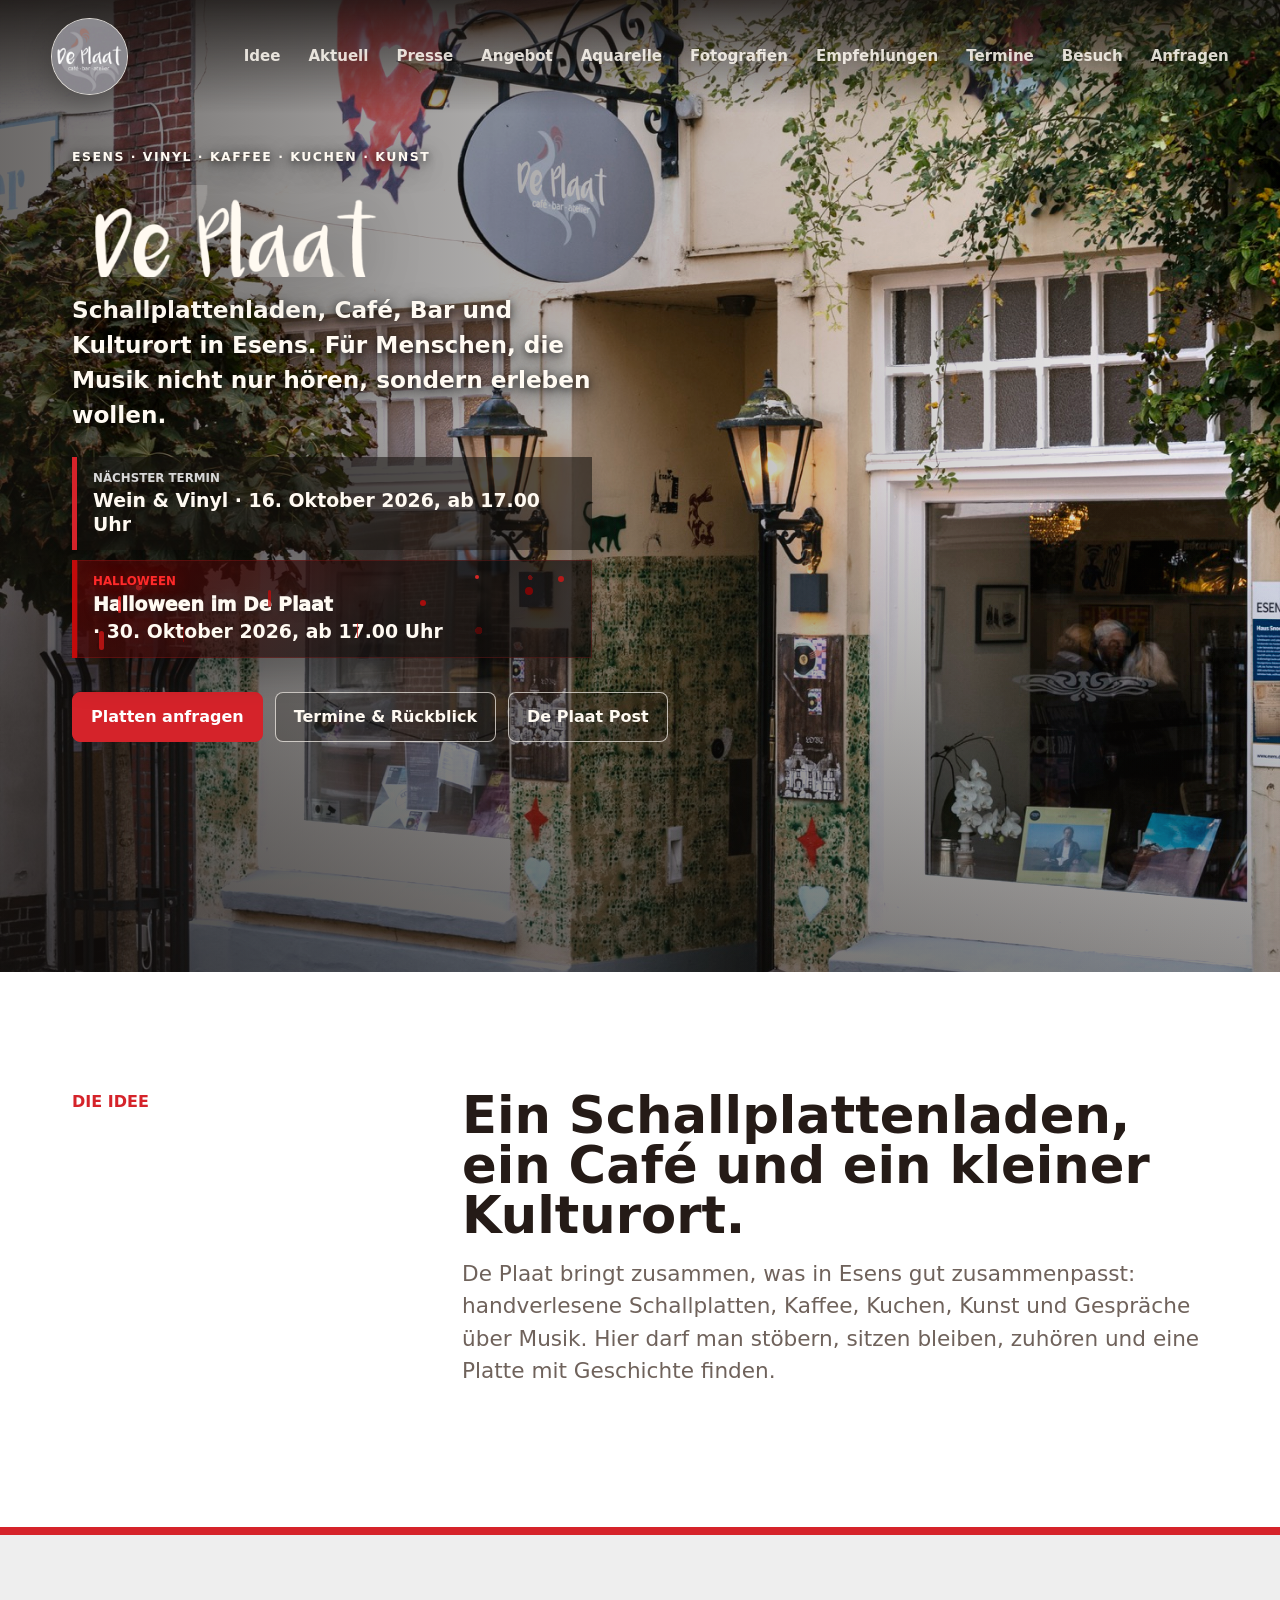
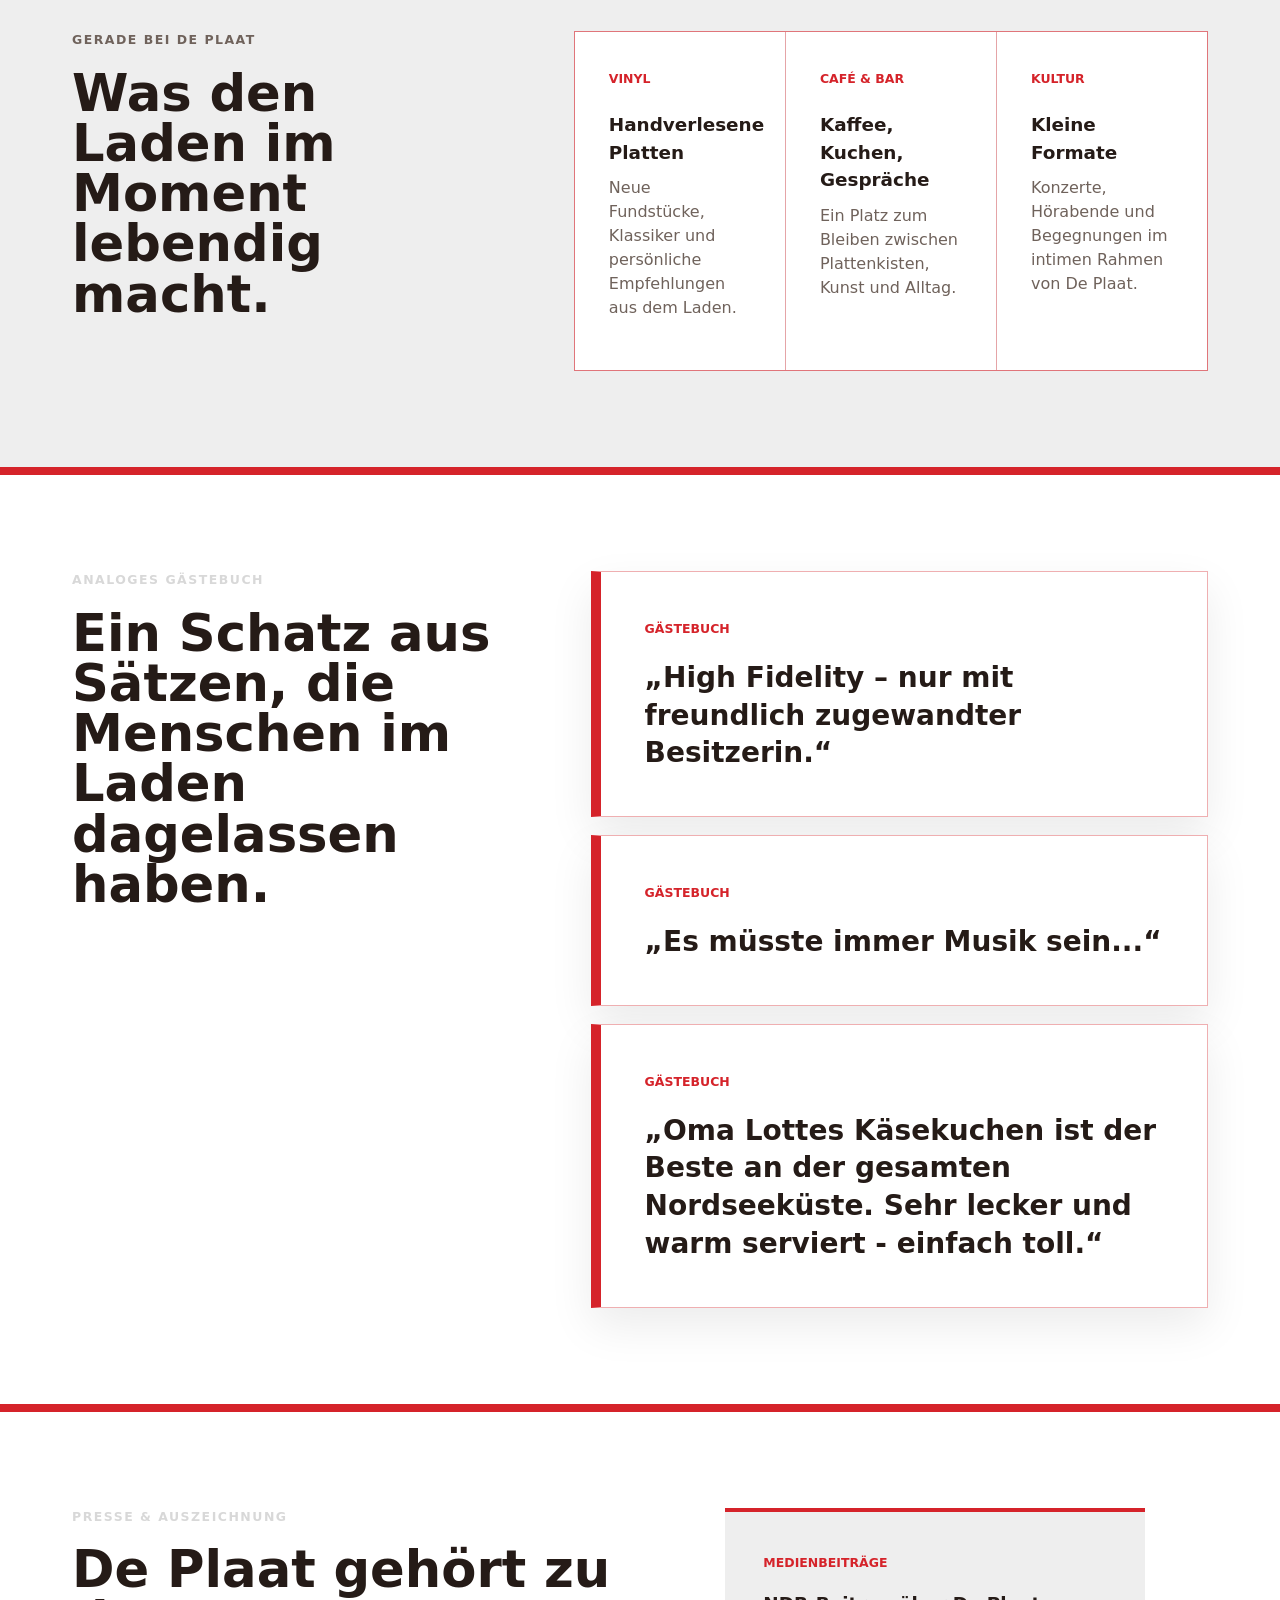
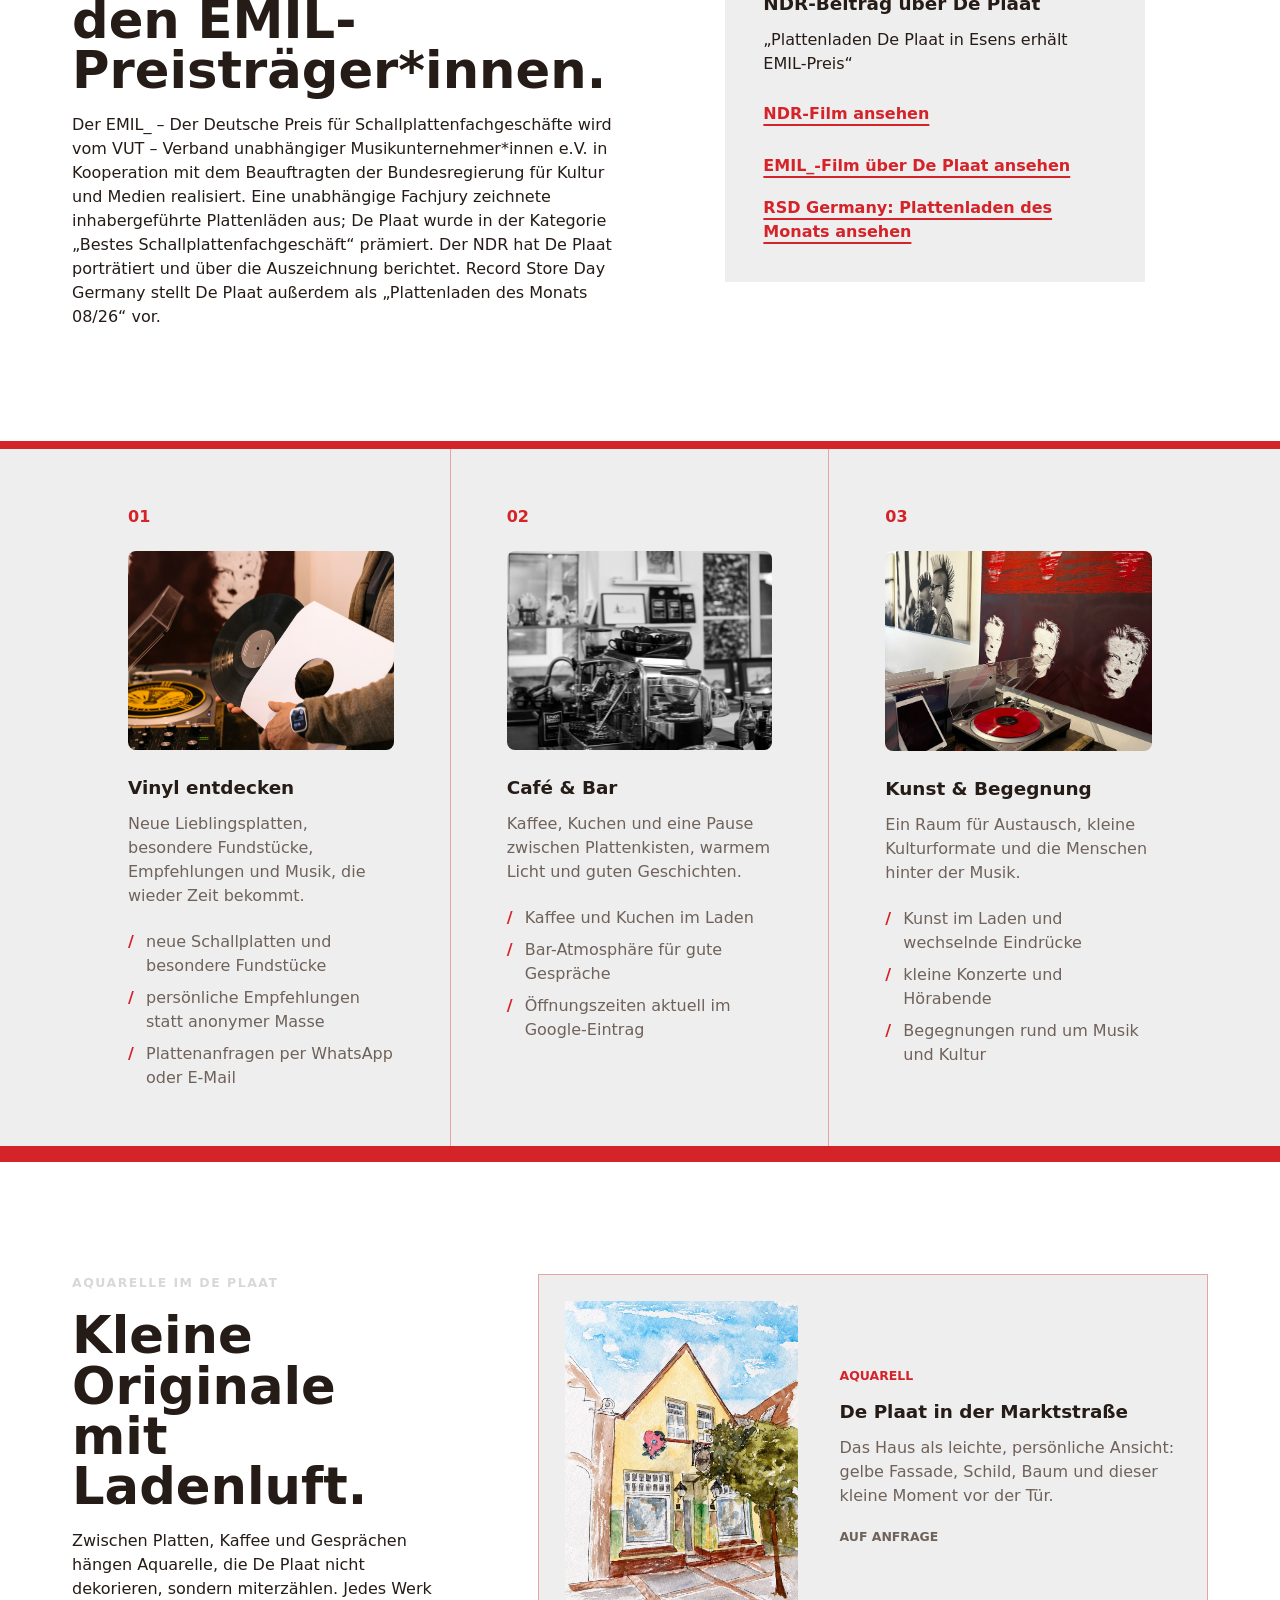
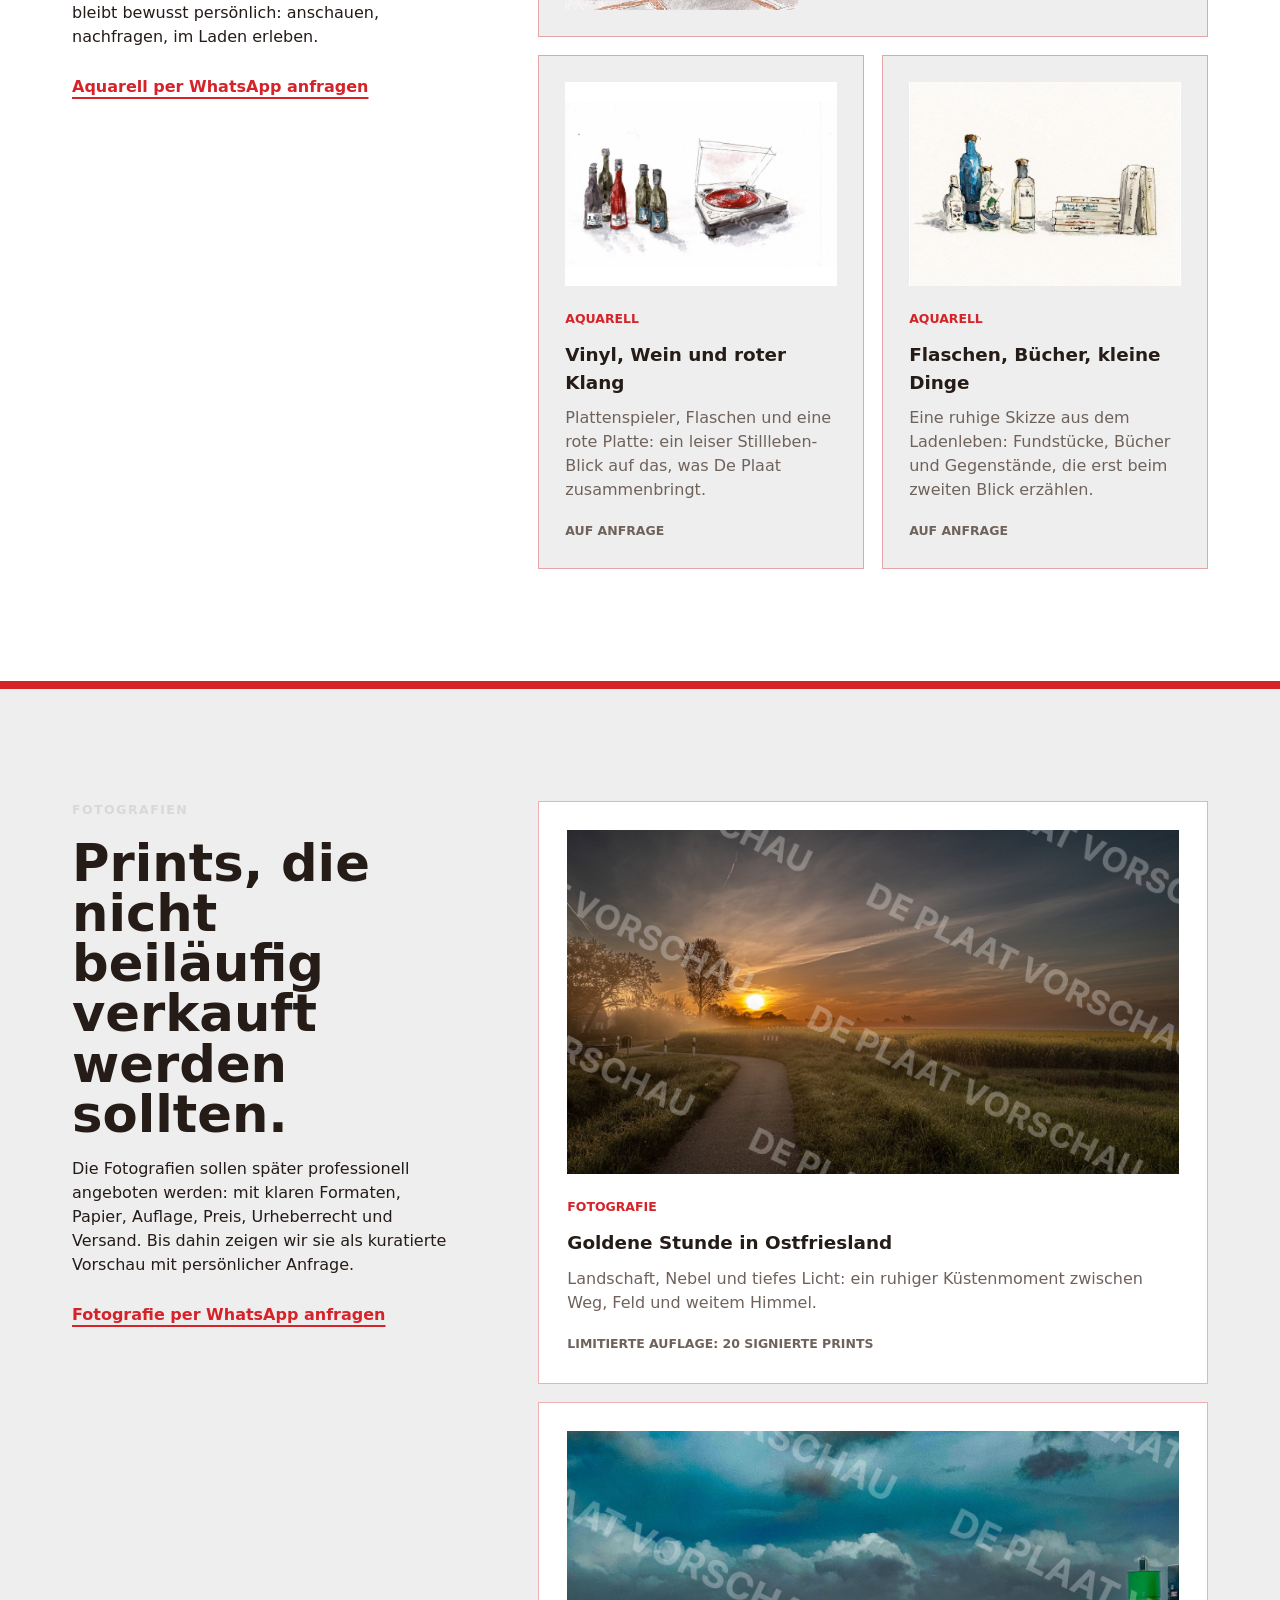
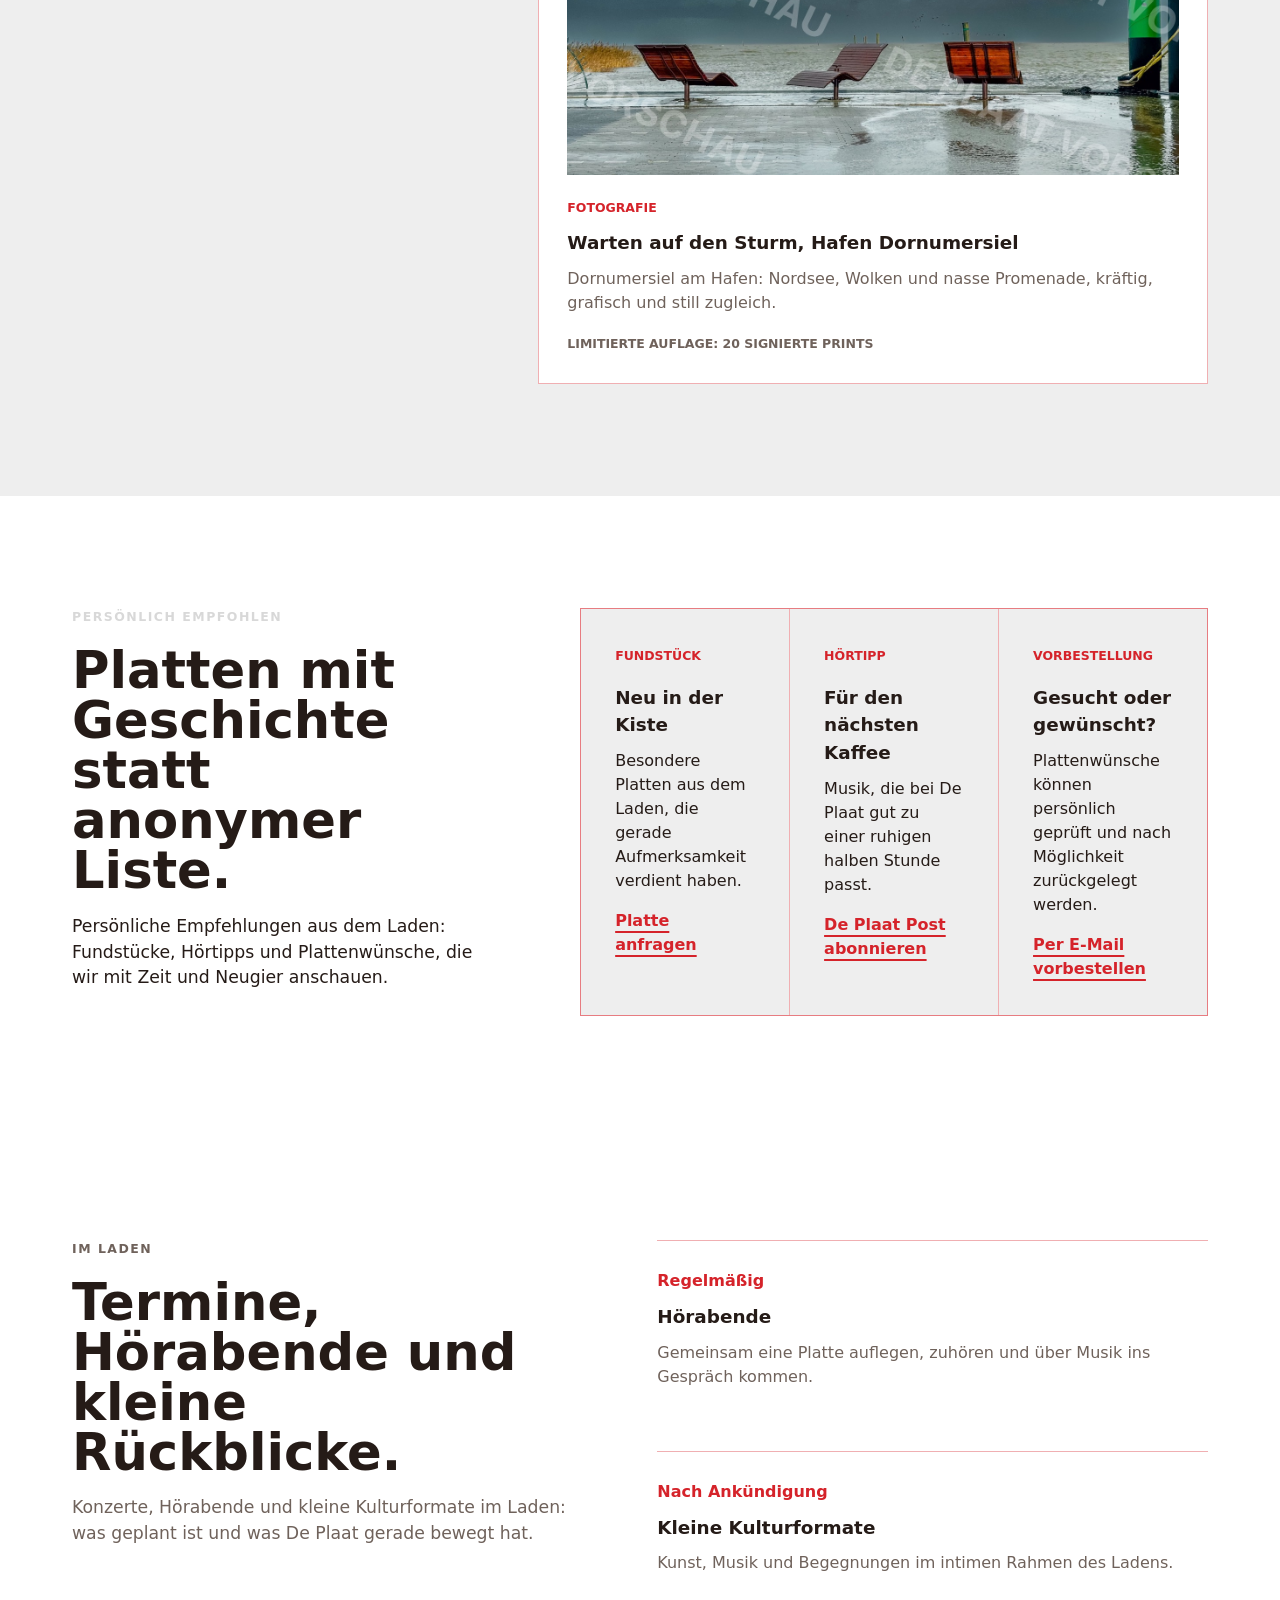
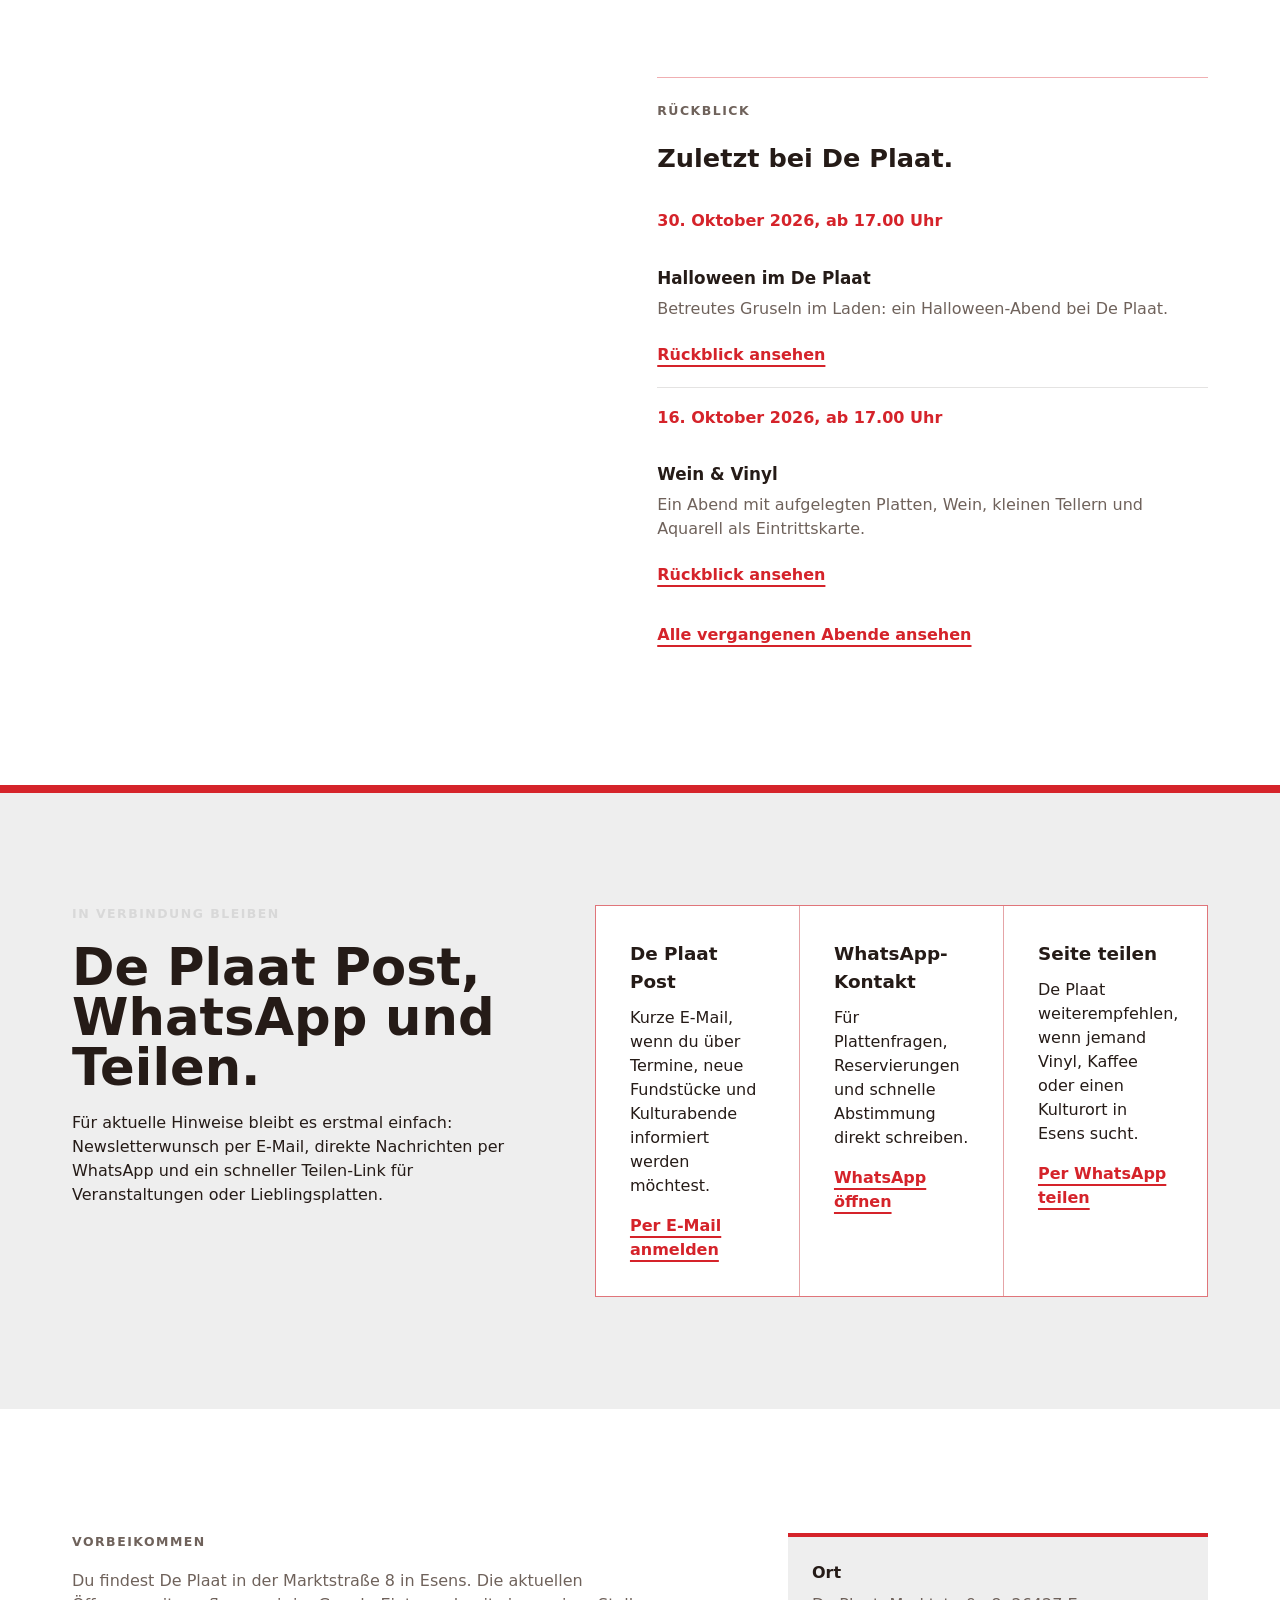
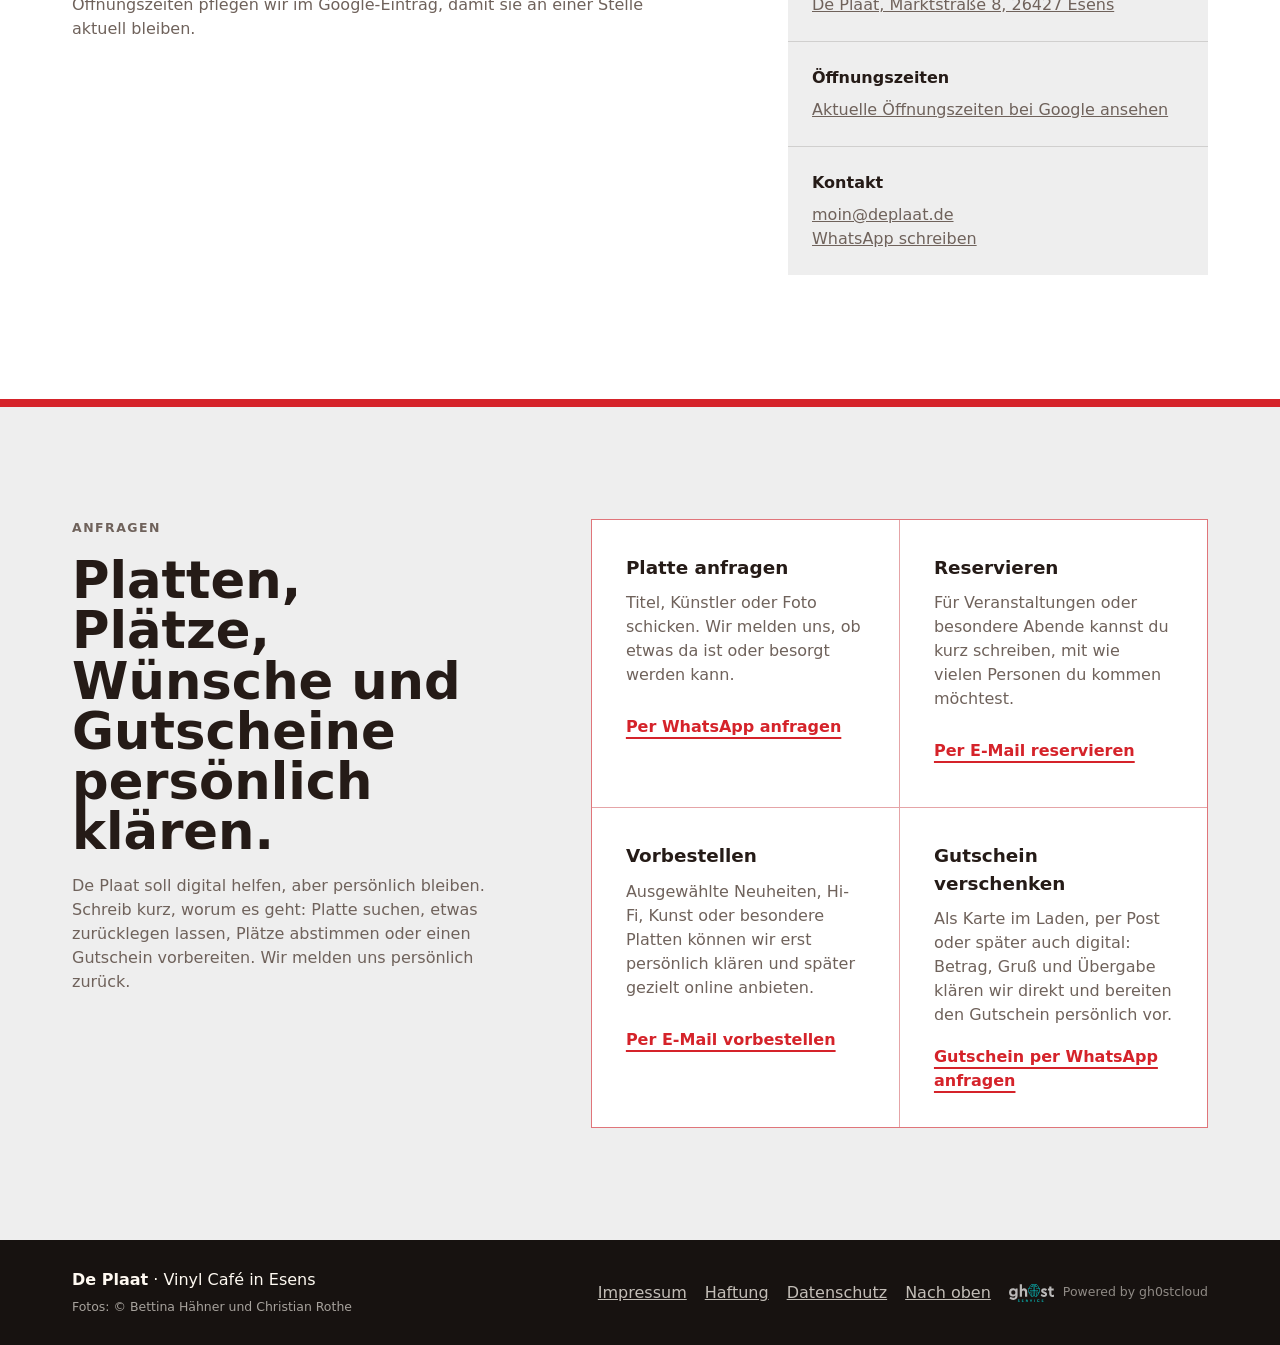
==== index.html @ 1e5c41c0 "Publish event updates" ====
<!doctype html>
<html lang="de">
  <head>
    <meta charset="utf-8">
    <meta name="viewport" content="width=device-width, initial-scale=1">
    <meta name="description" content="De Plaat in Esens ist Schallplattenladen, Café, Bar und Kulturort: Vinyl entdecken, Kaffee trinken, Kunst erleben, Veranstaltungen besuchen und Platten persönlich anfragen.">
    <link rel="canonical" href="https://www.deplaat.de/">
    <meta property="og:title" content="De Plaat | Schallplattenladen, Café & Kultur in Esens">
    <meta property="og:description" content="Vinyl, Kaffee, Kuchen, Kunst und kleine Kulturformate in der Marktstraße 8 in Esens.">
    <meta property="og:type" content="website">
    <meta property="og:url" content="https://www.deplaat.de/">
    <meta property="og:image" content="https://www.deplaat.de/assets/de-plaat-exterior-hero.jpg">
    <meta name="twitter:card" content="summary_large_image">
    <title>De Plaat Esens | Schallplattenladen, Café & Kultur</title>
    <link rel="preload" as="image" href="/assets/de-plaat-exterior-hero.jpg">
    <link rel="stylesheet" href="/styles.css?v=terms-2026-10-05">
    <script type="application/ld+json">
      {
        "@context": "https://schema.org",
        "@graph": [
          {
            "@type": ["LocalBusiness", "Store", "CafeOrCoffeeShop"],
            "@id": "https://www.deplaat.de/#de-plaat",
            "name": "De Plaat",
            "description": "Schallplattenladen, Café, Bar, Atelier und Kulturort in Esens.",
            "url": "https://www.deplaat.de/",
            "telephone": "+4949716999222",
            "email": "moin@deplaat.de",
            "image": "https://www.deplaat.de/assets/de-plaat-exterior-hero.jpg",
            "award": "EMIL_ – Der Deutsche Preis für Schallplattenfachgeschäfte",
            "sameAs": ["https://www.instagram.com/de_plaat_/"],
            "hasOfferCatalog": {
              "@type": "OfferCatalog",
              "name": "De Plaat Angebot",
              "itemListElement": [
                { "@type": "Offer", "itemOffered": { "@type": "Product", "name": "Schallplatten und Plattenanfragen" } },
                { "@type": "Offer", "itemOffered": { "@type": "Service", "name": "Café und Bar" } },
                { "@type": "Offer", "itemOffered": { "@type": "Event", "name": "Konzerte, Hörabende und Kulturformate" } },
                { "@type": "Offer", "itemOffered": { "@type": "Service", "name": "Reservierungen und Vorbestellungen" } }
              ]
            },
            "address": {
              "@type": "PostalAddress",
              "streetAddress": "Marktstraße 8",
              "postalCode": "26427",
              "addressLocality": "Esens",
              "addressCountry": "DE"
            }
          },
          {
            "@type": "Event",
            "name": "Kaurna Cronin & the band mates",
            "url": "https://www.deplaat.de/termine/kaurna-cronin-2026.html",
            "startDate": "2026-08-14",
            "eventAttendanceMode": "https://schema.org/OfflineEventAttendanceMode",
            "eventStatus": "https://schema.org/EventCompleted",
            "description": "The Jester in a Mess European Tour 2026 live bei De Plaat in Esens.",
            "location": {
              "@type": "Place",
              "name": "De Plaat",
              "address": {
                "@type": "PostalAddress",
                "streetAddress": "Marktstraße 8",
                "postalCode": "26427",
                "addressLocality": "Esens",
                "addressCountry": "DE"
              }
            }
          },
          {
            "@type": "WebSite",
            "@id": "https://www.deplaat.de/#website",
            "name": "De Plaat",
            "url": "https://www.deplaat.de/",
            "inLanguage": "de-DE"
          }
        ]
      }
    </script>
  </head>
  <body class="home-page">
    <a class="skip-link" href="#top">Zum Inhalt springen</a>
    <header class="site-header" aria-label="Hauptnavigation">
      <a class="brand" href="#top" aria-label="De Plaat Startseite">
        <span class="brand-logo">
          <img src="/assets/de-plaat-logo-oval.jpg" alt="De Plaat café bar atelier">
        </span>
      </a>
      <nav>
        <a href="#idee">Idee</a>
        <a href="#aktuell">Aktuell</a>
        <a href="#presse">Presse</a>
        <a href="#angebot">Angebot</a>
        <a href="#aquarelle">Aquarelle</a>
        <a href="#fotografien">Fotografien</a>
        <a href="#empfehlungen">Empfehlungen</a>
        <a href="#termine">Termine</a>
        <a href="#besuch">Besuch</a>
        <a href="#anfragen">Anfragen</a>
      </nav>
    </header>

    <main id="top" tabindex="-1">
      <section class="hero" aria-label="De Plaat">
        <img src="/assets/de-plaat-exterior-hero.jpg" alt="Außenansicht vom Café De Plaat in Esens">
        <div class="hero-overlay"></div>
        <div class="hero-copy">
          <p class="eyebrow">Esens · Vinyl · Kaffee · Kuchen · Kunst</p>
          <h1 class="hero-title">
            <span>De Plaat</span>
            <img src="/assets/de-plaat-wordmark.png" alt="" aria-hidden="true">
          </h1>
          <p class="lead">Schallplattenladen, Café, Bar und Kulturort in Esens. Für Menschen, die Musik nicht nur hören, sondern erleben wollen.</p>
          <div class="hero-event-stack" aria-label="Aktuelle Termine">
            <a class="hero-event-callout" href="/termine/wein-vinyl.html">
              <span>Nächster Termin</span>
              Wein &amp; Vinyl · 16. Oktober 2026, ab 17.00 Uhr
            </a>
            <a class="hero-event-callout halloween-callout" href="/termine/halloween-2026.html">
              <span>Halloween</span>
              <strong>Halloween im De Plaat</strong> · 30. Oktober 2026, ab 17.00 Uhr
            </a>
          </div>
          <div class="hero-actions">
            <a class="button primary" href="#anfragen">Platten anfragen</a>
            <a class="button secondary" href="#termine">Termine & Rückblick</a>
            <a class="button secondary" href="#newsletter">De Plaat Post</a>
          </div>
        </div>
      </section>

      <section id="idee" class="intro band">
        <div class="section-label">Die Idee</div>
        <div class="intro-text">
          <h2>Ein Schallplattenladen, ein Café und ein kleiner Kulturort.</h2>
          <p>De Plaat bringt zusammen, was in Esens gut zusammenpasst: handverlesene Schallplatten, Kaffee, Kuchen, Kunst und Gespräche über Musik. Hier darf man stöbern, sitzen bleiben, zuhören und eine Platte mit Geschichte finden.</p>
        </div>
      </section>

      <section id="aktuell" class="current band">
        <div class="current-heading">
          <p class="eyebrow">Gerade bei De Plaat</p>
          <h2>Was den Laden im Moment lebendig macht.</h2>
        </div>
        <div class="current-grid" data-current-list>
          <article>
            <span>Vinyl</span>
            <h3>Handverlesene Platten</h3>
            <p>Neue Fundstücke, Klassiker und Empfehlungen aus dem Laden.</p>
          </article>
          <article>
            <span>Café & Bar</span>
            <h3>Kaffee, Kuchen, Gespräche</h3>
            <p>Ein Platz zum Bleiben zwischen Musik, Kunst und Alltag.</p>
          </article>
          <article>
            <span>Kultur</span>
            <h3>Kleine Formate</h3>
            <p>Konzerte, Hörabende und Begegnungen im intimen Rahmen.</p>
          </article>
        </div>
      </section>

      <section id="gaestebuch" class="guestbook band">
        <div class="guestbook-copy">
          <p class="eyebrow">Analoges Gästebuch</p>
          <h2>Ein Schatz aus Sätzen, die Menschen im Laden dagelassen haben.</h2>
        </div>
        <div class="guestbook-list" data-guestbook-list>
          <article>
            <span>Gästebuch</span>
            <blockquote>High Fidelity – nur mit freundlich zugewandter Besitzerin.</blockquote>
          </article>
          <article>
            <span>Gästebuch</span>
            <blockquote>Es müsste immer Musik sein...</blockquote>
          </article>
          <article>
            <span>Gästebuch</span>
            <blockquote>Oma Lottes Käsekuchen ist der Beste an der gesamten Nordseeküste. Sehr lecker und warm serviert - einfach toll.</blockquote>
          </article>
        </div>
      </section>

      <section id="presse" class="press band">
        <div class="press-copy">
          <p class="eyebrow">Presse &amp; Auszeichnung</p>
          <h2>De Plaat gehört zu den EMIL-Preisträger*innen.</h2>
          <p>Der EMIL_ – Der Deutsche Preis für Schallplattenfachgeschäfte wird vom VUT – Verband unabhängiger Musikunternehmer*innen e.V. in Kooperation mit dem Beauftragten der Bundesregierung für Kultur und Medien realisiert. Eine unabhängige Fachjury zeichnete inhabergeführte Plattenläden aus; De Plaat wurde in der Kategorie „Bestes Schallplattenfachgeschäft“ prämiert. Der NDR hat De Plaat porträtiert und über die Auszeichnung berichtet. Record Store Day Germany stellt De Plaat außerdem als „Plattenladen des Monats 08/26“ vor.</p>
        </div>
        <div class="press-card">
          <span>Medienbeiträge</span>
          <h3>NDR-Beitrag über De Plaat</h3>
          <p>„Plattenladen De Plaat in Esens erhält EMIL-Preis“</p>
          <div class="press-links">
            <a class="text-link" href="https://www.ndr.de/fernsehen/sendungen/hallo_niedersachsen/plattenladen-de-plaat-in-esens-erhaelt-emil-preis%2Challonds-3892.html" target="_blank" rel="noopener">NDR-Film ansehen<span class="sr-only"> (öffnet NDR in neuem Tab)</span></a>
            <a class="text-link" href="https://www.youtube.com/watch?v=rSy6Rgj2fp4" target="_blank" rel="noopener">EMIL_-Film über De Plaat ansehen<span class="sr-only"> (öffnet YouTube in neuem Tab)</span></a>
            <a class="text-link" href="https://www.recordstoredaygermany.de/2026/08/05/plattenladen-des-monats-08-26/" target="_blank" rel="noopener">RSD Germany: Plattenladen des Monats ansehen<span class="sr-only"> (öffnet RSD Germany in neuem Tab)</span></a>
          </div>
        </div>
      </section>

      <section id="angebot" class="offerings">
        <article class="photo-offering">
          <span class="icon">01</span>
          <img class="offering-photo vinyl-photo" src="/assets/de-plaat-vinyl-entdecken.jpg" alt="Schallplatte bei De Plaat">
          <h3>Vinyl entdecken</h3>
          <p>Neue Lieblingsplatten, besondere Fundstücke, Empfehlungen und Musik, die wieder Zeit bekommt.</p>
          <ul class="offering-points">
            <li>neue Schallplatten und besondere Fundstücke</li>
            <li>persönliche Empfehlungen statt anonymer Masse</li>
            <li>Plattenanfragen per WhatsApp oder E-Mail</li>
          </ul>
        </article>
        <article class="photo-offering">
          <span class="icon">02</span>
          <img class="offering-photo coffee-photo" src="/assets/de-plaat-kaffee-kuchen.jpg" alt="Kaffeemaschine im Café De Plaat">
          <h3>Café & Bar</h3>
          <p>Kaffee, Kuchen und eine Pause zwischen Plattenkisten, warmem Licht und guten Geschichten.</p>
          <ul class="offering-points">
            <li>Kaffee und Kuchen im Laden</li>
            <li>Bar-Atmosphäre für gute Gespräche</li>
            <li>Öffnungszeiten aktuell im Google-Eintrag</li>
          </ul>
        </article>
        <article id="kunst-begegnung" class="photo-offering">
          <span class="icon">03</span>
          <img class="offering-photo art-photo" src="/assets/de-plaat-kunst-begegnung.jpg" alt="Kunst und Plattenspieler bei De Plaat">
          <h3>Kunst & Begegnung</h3>
          <p>Ein Raum für Austausch, kleine Kulturformate und die Menschen hinter der Musik.</p>
          <ul class="offering-points">
            <li>Kunst im Laden und wechselnde Eindrücke</li>
            <li>kleine Konzerte und Hörabende</li>
            <li>Begegnungen rund um Musik und Kultur</li>
          </ul>
        </article>
      </section>

      <section id="aquarelle" class="artworks band">
        <div class="artworks-copy">
          <p class="eyebrow">Aquarelle im De Plaat</p>
          <h2>Kleine Originale mit Ladenluft.</h2>
          <p>Zwischen Platten, Kaffee und Gesprächen hängen Aquarelle, die De Plaat nicht dekorieren, sondern miterzählen. Jedes Werk bleibt bewusst persönlich: anschauen, nachfragen, im Laden erleben.</p>
          <a class="text-link" href="https://wa.me/4949716999222?text=Moin%20De%20Plaat%2C%20ich%20interessiere%20mich%20f%C3%BCr%20ein%20Aquarell%3A" target="_blank" rel="noopener">Aquarell per WhatsApp anfragen<span class="sr-only"> (öffnet WhatsApp in neuem Tab)</span></a>
        </div>
        <div class="artworks-gallery" data-artworks-list>
          <article class="artwork-feature">
            <img src="/assets/de-plaat-aquarell-haus-naher.jpg" alt="Aquarell vom De Plaat Haus in der Marktstraße in Esens">
            <div>
              <span>Aquarell</span>
              <h3>De Plaat in der Marktstraße</h3>
              <p>Das Haus als leichte, persönliche Ansicht: gelbe Fassade, Schild, Baum und dieser kleine Moment vor der Tür.</p>
              <p class="artwork-status">auf Anfrage</p>
            </div>
          </article>
          <article>
            <img src="/assets/de-plaat-aquarell-vinyl-wein.jpg" alt="Aquarell mit Flaschen und Plattenspieler mit roter Schallplatte">
            <span>Aquarell</span>
            <h3>Vinyl, Wein und roter Klang</h3>
            <p>Plattenspieler, Flaschen und eine rote Platte: ein leiser Stillleben-Blick auf das, was De Plaat zusammenbringt.</p>
            <p class="artwork-status">auf Anfrage</p>
          </article>
          <article>
            <img src="/assets/de-plaat-aquarell-flaschen-buecher-hell.jpg" alt="Aquarell mit Flaschen und Büchern">
            <span>Aquarell</span>
            <h3>Flaschen, Bücher, kleine Dinge</h3>
            <p>Eine ruhige Skizze aus dem Ladenleben: Fundstücke, Bücher und Gegenstände, die erst beim zweiten Blick erzählen.</p>
            <p class="artwork-status">auf Anfrage</p>
          </article>
        </div>
      </section>

      <section id="fotografien" class="photographs band">
        <div class="photographs-copy">
          <p class="eyebrow">Fotografien</p>
          <h2>Prints, die nicht beiläufig verkauft werden sollten.</h2>
          <p>Die Fotografien sollen später professionell angeboten werden: mit klaren Formaten, Papier, Auflage, Preis, Urheberrecht und Versand. Bis dahin zeigen wir sie als kuratierte Vorschau mit persönlicher Anfrage.</p>
          <a class="text-link" href="https://wa.me/4949716999222?text=Moin%20De%20Plaat%2C%20ich%20interessiere%20mich%20f%C3%BCr%20eine%20Fotografie%3A" target="_blank" rel="noopener">Fotografie per WhatsApp anfragen<span class="sr-only"> (öffnet WhatsApp in neuem Tab)</span></a>
        </div>
        <div class="photograph-list" data-photographs-list>
          <article>
            <img src="/assets/de-plaat-foto-morgenlicht.jpg" alt="Fotografie eines Sonnenaufgangs über einem Weg und Feld">
            <span>Fotografie</span>
            <h3>Goldene Stunde in Ostfriesland</h3>
            <p>Landschaft, Nebel und tiefes Licht: ein ruhiger Küstenmoment zwischen Weg, Feld und weitem Himmel.</p>
            <p class="artwork-status">Limitierte Auflage: 20 signierte Prints</p>
          </article>
          <article>
            <img src="/assets/de-plaat-foto-hafenwetter.jpg" alt="Fotografie von Liegebänken an der Nordsee bei dramatischem Wetter">
            <span>Fotografie</span>
            <h3>Warten auf den Sturm, Hafen Dornumersiel</h3>
            <p>Dornumersiel am Hafen: Nordsee, Wolken und nasse Promenade, kräftig, grafisch und still zugleich.</p>
            <p class="artwork-status">Limitierte Auflage: 20 signierte Prints</p>
          </article>
        </div>
      </section>

      <section id="empfehlungen" class="recommendations band">
        <div class="recommendation-heading">
          <p class="eyebrow">Persönlich empfohlen</p>
          <h2>Platten mit Geschichte statt anonymer Liste.</h2>
          <p class="section-intro">Persönliche Empfehlungen aus dem Laden: Fundstücke, Hörtipps und Plattenwünsche, die wir mit Zeit und Neugier anschauen.</p>
        </div>
        <div class="recommendation-list" data-recommendations-list>
          <article>
            <span>Fundstück</span>
            <h3>Neu in der Kiste</h3>
            <p>Besondere Platten aus dem Laden, die gerade Aufmerksamkeit verdient haben.</p>
            <a class="text-link" href="#anfragen">Anfragen</a>
          </article>
          <article>
            <span>Hörtipp</span>
            <h3>Für den nächsten Kaffee</h3>
            <p>Musik, die bei De Plaat gut zu einer ruhigen halben Stunde passt.</p>
            <a class="text-link" href="#newsletter">De Plaat Post abonnieren</a>
          </article>
          <article>
            <span>Vorbestellung</span>
            <h3>Gesucht oder gewünscht?</h3>
            <p>Plattenwünsche können persönlich geprüft und nach Möglichkeit zurückgelegt werden.</p>
            <a class="text-link" href="https://wa.me/4949716999222?text=Moin%20De%20Plaat%2C%20ich%20habe%20eine%20Plattenfrage%3A" target="_blank" rel="noopener">Per WhatsApp fragen<span class="sr-only"> (öffnet WhatsApp in neuem Tab)</span></a>
          </article>
        </div>
      </section>

      <section id="termine" class="events band dark">
        <div>
          <p class="eyebrow">Im Laden</p>
          <h2>Termine, Hörabende und kleine Rückblicke.</h2>
          <p class="section-intro">Konzerte, Hörabende und kleine Kulturformate im Laden: was geplant ist und was De Plaat gerade bewegt hat.</p>
        </div>
        <div class="event-column">
          <div class="event-list" data-events-list>
            <article class="featured-event">
              <a class="event-poster art-ticket" href="/termine/wein-vinyl.html" aria-label="Wein & Vinyl Terminseite öffnen">
                <img src="/assets/de-plaat-aquarell-vinyl-wein.jpg" alt="Aquarell mit Weinflaschen, Plattenspieler und roter Schallplatte">
              </a>
              <div class="event-copy">
                <time datetime="2026-10-16">16. Oktober 2026, ab 17.00 Uhr</time>
                <h3>Wein &amp; Vinyl</h3>
                <p>Ein Abend mit aufgelegten Platten, Wein, kleinen Tellern und Aquarell als Eintrittskarte.</p>
                <p class="event-location">
                  Ort:
                  <a href="https://www.google.com/maps/search/?api=1&query=De%20Plaat%2C%20Marktstra%C3%9Fe%208%2C%2026427%20Esens" target="_blank" rel="noopener">De Plaat, Marktstraße 8, 26427 Esens<span class="sr-only"> (öffnet Google Maps in neuem Tab)</span></a>
                </p>
                <a class="text-link" href="/termine/wein-vinyl.html">Karte ansehen</a>
              </div>
            </article>
            <article>
              <time datetime="2026-10-30">30. Oktober 2026, ab 17.00 Uhr</time>
              <h3>Halloween im De Plaat</h3>
              <p>Betreutes Gruseln im Laden: ein Halloween-Abend bei De Plaat.</p>
              <a class="text-link" href="/termine/halloween-2026.html">Termin ansehen</a>
            </article>
            <article>
              <time datetime="2026-08-14">Rückblick: 14. August 2026</time>
              <h3>Kaurna Cronin &amp; the band mates</h3>
              <p>„The Jester in a Mess“ European Tour 2026 live bei De Plaat in Esens.</p>
              <a class="text-link" href="/termine/kaurna-cronin-2026.html">Terminseite öffnen</a>
            </article>
            <article>
              <time>Regelmäßig</time>
              <h3>Hörabende</h3>
              <p>Gemeinsam eine Platte auflegen, zuhören und über Musik ins Gespräch kommen.</p>
            </article>
            <article>
              <time>Nach Ankündigung</time>
              <h3>Kleine Kulturformate</h3>
              <p>Kunst, Musik und Begegnungen im intimen Rahmen des Ladens.</p>
            </article>
          </div>
          <div class="event-preview" aria-labelledby="rueckblick-vorschau-heading">
            <p class="eyebrow">Rückblick</p>
            <h3 id="rueckblick-vorschau-heading">Zuletzt bei De Plaat.</h3>
            <div class="event-preview-list" data-events-preview-list>
              <article>
                <time datetime="2026-08-14">14. August 2026</time>
                <h4>Kaurna Cronin &amp; the band mates</h4>
                <a class="text-link" href="/termine/kaurna-cronin-2026.html">Rückblick ansehen</a>
              </article>
            </div>
            <p class="archive-linkline"><a class="text-link" href="/termine/archiv.html">Alle vergangenen Abende ansehen</a></p>
          </div>
        </div>
      </section>

      <section id="newsletter" class="connect band">
        <div class="connect-copy">
          <p class="eyebrow">In Verbindung bleiben</p>
          <h2>De Plaat Post, WhatsApp und Teilen.</h2>
          <p>Für aktuelle Hinweise bleibt es erstmal einfach: Newsletterwunsch per E-Mail, direkte Nachrichten per WhatsApp und ein schneller Teilen-Link für Veranstaltungen oder Lieblingsplatten.</p>
        </div>
        <div class="connect-grid">
          <article>
            <h3>De Plaat Post</h3>
            <p>Kurze E-Mail, wenn du über Termine, neue Fundstücke und Kulturabende informiert werden möchtest.</p>
            <a class="text-link" href="mailto:moin@deplaat.de?subject=De%20Plaat%20Post%20abonnieren&body=Moin%20De%20Plaat%2C%0Aich%20m%C3%B6chte%20die%20De%20Plaat%20Post%20bekommen.%0A%0AName%3A%0A">Per E-Mail anmelden</a>
          </article>
          <article>
            <h3>WhatsApp-Kontakt</h3>
            <p>Für Plattenfragen, Reservierungen und schnelle Abstimmung direkt schreiben.</p>
            <a class="text-link" href="https://wa.me/4949716999222?text=Moin%20De%20Plaat%2C%20ich%20habe%20eine%20Frage%3A" target="_blank" rel="noopener">WhatsApp öffnen<span class="sr-only"> (öffnet WhatsApp in neuem Tab)</span></a>
          </article>
          <article>
            <h3>Seite teilen</h3>
            <p>De Plaat weiterempfehlen, wenn jemand Vinyl, Kaffee oder einen Kulturort in Esens sucht.</p>
            <a class="text-link" href="https://wa.me/?text=De%20Plaat%20in%20Esens%3A%20Vinyl%2C%20Caf%C3%A9%2C%20Bar%20und%20Kultur.%20https%3A%2F%2Fwww.deplaat.de%2F" target="_blank" rel="noopener">Per WhatsApp teilen<span class="sr-only"> (öffnet WhatsApp in neuem Tab)</span></a>
          </article>
        </div>
      </section>

      <section id="besuch" class="visit">
        <div class="visit-copy">
          <p class="eyebrow">Vorbeikommen</p>
          <p>Du findest De Plaat in der Marktstraße 8 in Esens. Die aktuellen Öffnungszeiten pflegen wir im Google-Eintrag, damit sie an einer Stelle aktuell bleiben.</p>
        </div>
        <div class="visit-panel" aria-label="Besuchsinfos">
          <dl>
            <div>
              <dt>Ort</dt>
              <dd>
                <a href="https://www.google.com/maps/search/?api=1&query=De%20Plaat%2C%20Marktstra%C3%9Fe%208%2C%2026427%20Esens" target="_blank" rel="noopener">De Plaat, Marktstraße 8, 26427 Esens<span class="sr-only"> (öffnet Google Maps in neuem Tab)</span></a>
              </dd>
            </div>
            <div>
              <dt>Öffnungszeiten</dt>
              <dd>
                <a href="https://www.google.com/maps/search/?api=1&query=De%20Plaat%2C%20Marktstra%C3%9Fe%208%2C%2026427%20Esens" target="_blank" rel="noopener">Aktuelle Öffnungszeiten bei Google ansehen<span class="sr-only"> (öffnet Google Maps in neuem Tab)</span></a>
              </dd>
            </div>
            <div>
              <dt>Kontakt</dt>
              <dd>
                <a href="mailto:moin@deplaat.de">moin@deplaat.de</a><br>
                <a href="https://wa.me/4949716999222" target="_blank" rel="noopener">WhatsApp schreiben<span class="sr-only"> (öffnet WhatsApp in neuem Tab)</span></a>
              </dd>
            </div>
          </dl>
        </div>
      </section>

      <section id="anfragen" class="requests band">
        <div class="request-copy">
          <p class="eyebrow">Anfragen</p>
          <h2>Platten, Plätze, Wünsche und Gutscheine persönlich klären.</h2>
          <p>De Plaat soll digital helfen, aber persönlich bleiben. Schreib kurz, worum es geht: Platte suchen, etwas zurücklegen lassen, Plätze abstimmen oder einen Gutschein vorbereiten. Wir melden uns persönlich zurück.</p>
        </div>
        <div class="request-actions" aria-label="Kontaktmöglichkeiten">
          <article>
            <h3>Platte anfragen</h3>
            <p>Titel, Künstler oder Foto schicken. Wir melden uns, ob etwas da ist oder besorgt werden kann.</p>
            <a class="text-link" href="https://wa.me/4949716999222?text=Moin%20De%20Plaat%2C%20ich%20suche%20folgende%20Platte%3A" target="_blank" rel="noopener">Per WhatsApp anfragen<span class="sr-only"> (öffnet WhatsApp in neuem Tab)</span></a>
          </article>
          <article>
            <h3>Reservieren</h3>
            <p>Für Veranstaltungen oder besondere Abende kannst du kurz schreiben, mit wie vielen Personen du kommen möchtest.</p>
            <a class="text-link" href="mailto:moin@deplaat.de?subject=Reservierung%20bei%20De%20Plaat">Per E-Mail reservieren</a>
          </article>
          <article>
            <h3>Vorbestellen</h3>
            <p>Ausgewählte Neuheiten, Hi-Fi, Kunst oder besondere Platten können wir erst persönlich klären und später gezielt online anbieten.</p>
            <a class="text-link" href="mailto:moin@deplaat.de?subject=Vorbestellung%20bei%20De%20Plaat">Per E-Mail vorbestellen</a>
          </article>
          <article>
            <h3>Gutschein verschenken</h3>
            <p>Als Karte im Laden, per Post oder später auch digital: Betrag, Gruß und Übergabe klären wir direkt und bereiten den Gutschein persönlich vor.</p>
            <a class="text-link" href="https://wa.me/4949716999222?text=Moin%20De%20Plaat%2C%20ich%20m%C3%B6chte%20einen%20Gutschein%20anfragen%3A" target="_blank" rel="noopener">Gutschein per WhatsApp anfragen<span class="sr-only"> (öffnet WhatsApp in neuem Tab)</span></a>
          </article>
        </div>
      </section>

    </main>

    <footer>
      <div>
        <p><strong>De Plaat</strong> · Vinyl Café in Esens</p>
        <p class="rights-note">Fotos: © Bettina Hähner und Christian Rothe</p>
      </div>
      <div class="footer-links">
        <a href="/impressum.html">Impressum</a>
        <a href="/haftung.html">Haftung</a>
        <a href="/datenschutz.html">Datenschutz</a>
        <a href="#top">Nach oben</a>
        <a class="gh0st-attribution" href="https://gh0stservice.com/" target="_blank" rel="noopener noreferrer" aria-label="Powered by gh0stcloud, Website des Betreibers in neuem Tab öffnen">
          <img src="/assets/gh0stcloud.svg" alt="gh0stcloud" width="45" height="18" loading="lazy" decoding="async">
          <span>Powered by gh0stcloud</span>
        </a>
      </div>
    </footer>
    <script src="/events.js?v=terms-2026-10-05" defer></script>
  </body>
</html>
---- styles.css ----
:root {
  color-scheme: light;
  --ink: #251b17;
  --muted: #6f625b;
  --paper: #ffffff;
  --light-gray: #eeeeee;
  --clay: #d5232a;
  --green: #d5232a;
  --gold: #d8d8d8;
  --cream: #ffffff;
  --line: rgba(213, 35, 42, 0.36);
}

* {
  box-sizing: border-box;
}

html {
  scroll-behavior: smooth;
}

@media (prefers-reduced-motion: reduce) {
  html {
    scroll-behavior: auto;
  }
}

body {
  margin: 0;
  background: var(--paper);
  color: var(--ink);
  font-family: Inter, ui-sans-serif, system-ui, -apple-system, BlinkMacSystemFont, "Segoe UI", sans-serif;
  line-height: 1.5;
}

a {
  color: inherit;
}

a:focus-visible {
  outline: 3px solid #ffffff;
  outline-offset: 4px;
  box-shadow: 0 0 0 6px rgba(213, 35, 42, 0.72);
}

main:focus {
  outline: none;
}

.skip-link {
  position: fixed;
  top: 14px;
  left: 14px;
  z-index: 100;
  padding: 12px 16px;
  border-radius: 8px;
  background: #ffffff;
  color: var(--ink);
  font-weight: 900;
  text-decoration: none;
  transform: translateY(-160%);
  transition: transform 0.18s ease;
}

.skip-link:focus-visible {
  transform: translateY(0);
}

.sr-only {
  position: absolute;
  width: 1px;
  height: 1px;
  overflow: hidden;
  clip: rect(0, 0, 0, 0);
  white-space: nowrap;
}

.site-header {
  position: fixed;
  top: 0;
  left: 0;
  right: 0;
  z-index: 20;
  display: flex;
  align-items: center;
  justify-content: space-between;
  gap: 24px;
  padding: 18px clamp(18px, 4vw, 56px);
  color: #fffaf2;
  background: linear-gradient(to bottom, rgba(16, 12, 10, 0.78), rgba(16, 12, 10, 0));
}

.site-header .brand {
  flex: 0 0 auto;
}

.brand {
  display: inline-flex;
  align-items: center;
  text-decoration: none;
}

.brand-logo {
  display: grid;
  place-items: center;
  width: clamp(62px, 6vw, 84px);
  aspect-ratio: 1;
  overflow: hidden;
  border: 1px solid rgba(255, 250, 242, 0.72);
  border-radius: 50%;
  background: #8f8f92;
  box-shadow: 0 10px 26px rgba(0, 0, 0, 0.22);
}

.brand-logo img {
  display: block;
  width: 100%;
  height: 100%;
  object-fit: cover;
  object-position: 50% 50%;
}

nav {
  display: flex;
  align-items: center;
  gap: clamp(12px, 2.4vw, 28px);
  max-width: calc(100vw - clamp(104px, 14vw, 160px));
  overflow-x: auto;
  overflow-y: hidden;
  -webkit-overflow-scrolling: touch;
  scrollbar-width: none;
  font-size: 0.94rem;
}

nav::-webkit-scrollbar {
  display: none;
}

nav a {
  flex: 0 0 auto;
  text-decoration: none;
  color: rgba(255, 250, 242, 0.86);
  font-weight: 800;
}

nav a:focus-visible,
.button:focus-visible {
  color: var(--ink);
}

@media (max-width: 900px) {
  .home-page nav a:nth-child(2),
  .home-page nav a:nth-child(3),
  .home-page nav a:nth-child(5),
  .home-page nav a:nth-child(6),
  .home-page nav a:nth-child(7) {
    display: none;
  }
}

.hero {
  position: relative;
  min-height: 92vh;
  display: grid;
  align-items: end;
  overflow: hidden;
  background: #15110f;
}

.hero > img {
  position: absolute;
  inset: 0;
  width: 100%;
  height: 100%;
  object-fit: cover;
  object-position: 48% 54%;
  filter: brightness(1.16) contrast(1.02);
}

.hero-overlay {
  position: absolute;
  inset: 0;
  background:
    linear-gradient(90deg, rgba(18, 14, 12, 0.62) 0%, rgba(18, 14, 12, 0.34) 40%, rgba(18, 14, 12, 0.04) 100%),
    linear-gradient(0deg, rgba(18, 14, 12, 0.46) 0%, rgba(18, 14, 12, 0) 50%);
}

.hero-copy {
  position: relative;
  max-width: 760px;
  padding: 148px clamp(20px, 6vw, 72px) 230px;
  color: #fffaf2;
}

.eyebrow {
  margin: 0 0 18px;
  color: var(--gold);
  font-size: 0.78rem;
  font-weight: 800;
  letter-spacing: 0.12em;
  text-transform: uppercase;
}

h1,
h2,
h3,
p {
  margin-top: 0;
}

h1 {
  margin-bottom: 16px;
  font-family: Luna, "Snell Roundhand", "Brush Script MT", "Segoe Script", cursive;
  font-size: clamp(4.2rem, 13vw, 10rem);
  font-weight: 400;
  line-height: 0.86;
  letter-spacing: 0;
  color: #fffaf2;
  text-shadow:
    0.018em 0 #fffaf2,
    -0.018em 0 #fffaf2,
    0 0.018em #fffaf2,
    0 8px 28px rgba(0, 0, 0, 0.28);
}

.hero-title {
  width: clamp(230px, 30vw, 330px);
  max-width: 100%;
  margin: 0 0 16px;
  font-size: 0;
  line-height: 0;
  text-shadow: none;
}

.hero-title span {
  position: absolute;
  width: 1px;
  height: 1px;
  overflow: hidden;
  white-space: nowrap;
  clip-path: inset(50%);
}

.hero-title img {
  display: block;
  width: clamp(230px, 30vw, 330px);
  max-width: 100%;
  height: auto;
  filter: drop-shadow(0 8px 26px rgba(0, 0, 0, 0.32));
}

h2 {
  margin-bottom: 18px;
  font-size: clamp(2rem, 4vw, 4rem);
  line-height: 0.98;
  letter-spacing: 0;
}

.legal-page h1 {
  margin-bottom: 24px;
  font-family: Inter, ui-sans-serif, system-ui, -apple-system, BlinkMacSystemFont, "Segoe UI", sans-serif;
  font-size: clamp(2rem, 4vw, 4rem);
  font-weight: 900;
  line-height: 0.98;
  color: var(--ink);
  text-shadow: none;
}

h3 {
  margin-bottom: 10px;
  font-size: 1.15rem;
}

.lead {
  max-width: 520px;
  color: #fffaf2;
  font-size: clamp(1.1rem, 2vw, 1.45rem);
  font-weight: 700;
  text-shadow:
    0 2px 8px rgba(0, 0, 0, 0.78),
    0 8px 24px rgba(0, 0, 0, 0.58);
}

.hero-event-stack {
  display: grid;
  gap: 10px;
  max-width: min(100%, 520px);
  margin-top: 24px;
}

.hero-event-callout {
  position: relative;
  display: grid;
  gap: 4px;
  padding: 14px 16px;
  border-left: 5px solid var(--clay);
  background: rgba(18, 14, 12, 0.58);
  color: #fffaf2;
  font-size: clamp(1rem, 1.6vw, 1.18rem);
  font-weight: 900;
  line-height: 1.24;
  text-decoration: none;
  box-shadow: 0 16px 34px rgba(0, 0, 0, 0.22);
}

.halloween-callout {
  overflow: hidden;
  border-left-color: #c20b0b;
  background:
    radial-gradient(circle at 12% 28%, rgba(255, 46, 46, 0.42) 0 0.18rem, transparent 0.2rem),
    radial-gradient(circle at 88% 18%, rgba(194, 11, 11, 0.5) 0 0.14rem, transparent 0.16rem),
    radial-gradient(circle at 78% 72%, rgba(143, 3, 3, 0.5) 0 0.22rem, transparent 0.24rem),
    linear-gradient(135deg, rgba(86, 4, 4, 0.76), rgba(18, 14, 12, 0.74) 62%);
  box-shadow:
    0 16px 34px rgba(0, 0, 0, 0.28),
    inset 0 0 0 1px rgba(255, 42, 42, 0.18);
}

.halloween-callout::before,
.halloween-callout::after {
  position: absolute;
  content: "";
  pointer-events: none;
  background: #d11616;
}

.halloween-callout::before {
  left: 22px;
  bottom: 8px;
  width: 5px;
  height: 19px;
  border-radius: 999px;
  box-shadow:
    18px -36px 0 -1px #ff2a2a,
    82px -6px 0 -2px #8f0303,
    168px -42px 0 -1px #c20b0b,
    256px -10px 0 -2px #d11616;
  opacity: 0.78;
}

.halloween-callout::after {
  right: 28px;
  top: 16px;
  width: 6px;
  height: 6px;
  border-radius: 999px;
  box-shadow:
    -32px 12px 0 1px #8f0303,
    -84px -2px 0 -1px #ff2a2a,
    -138px 24px 0 0 #c20b0b;
  opacity: 0.82;
}

.hero-event-callout span {
  color: var(--gold);
  font-size: 0.74rem;
  text-transform: uppercase;
}

.halloween-callout span {
  color: #ff2a2a;
  text-shadow:
    0 1px 0 #5d0505,
    0 0 16px rgba(255, 42, 42, 0.42);
}

.halloween-callout strong {
  color: #fffaf2;
  font-weight: 950;
  text-shadow:
    0 2px 8px rgba(0, 0, 0, 0.62),
    0 0 14px rgba(255, 250, 242, 0.18);
}

.hero-event-callout:hover,
.hero-event-callout:focus-visible {
  background: rgba(18, 14, 12, 0.72);
}

.hero-actions {
  display: flex;
  flex-wrap: wrap;
  gap: 12px;
  margin-top: 34px;
}

.button {
  display: inline-flex;
  min-height: 48px;
  align-items: center;
  justify-content: center;
  padding: 12px 18px;
  border: 1px solid rgba(255, 250, 242, 0.55);
  border-radius: 8px;
  font-weight: 800;
  text-decoration: none;
}

.button.primary {
  border-color: var(--gold);
  background: var(--gold);
  color: #251b17;
}

.button.secondary {
  color: #fffaf2;
}

.hero .eyebrow {
  color: #fffaf2;
  text-shadow:
    0 2px 8px rgba(0, 0, 0, 0.78),
    0 8px 24px rgba(0, 0, 0, 0.58);
}

.hero .button.primary {
  border-color: var(--clay);
  background: var(--clay);
  color: #ffffff;
}

.hero .button.secondary {
  border-color: rgba(255, 250, 242, 0.7);
  background: rgba(18, 14, 12, 0.22);
  color: #fffaf2;
}

.band,
.offerings,
.current,
.press,
.recommendations,
.connect,
.visit,
footer {
  padding-inline: clamp(20px, 6vw, 72px);
}

.intro {
  display: grid;
  grid-template-columns: minmax(130px, 0.42fr) minmax(0, 1fr);
  gap: clamp(24px, 6vw, 84px);
  padding-top: clamp(64px, 10vw, 118px);
  padding-bottom: clamp(64px, 10vw, 118px);
  background: #ffffff;
}

.section-label {
  color: var(--clay);
  font-weight: 900;
  text-transform: uppercase;
}

.intro-text p {
  max-width: 780px;
  color: var(--muted);
  font-size: clamp(1.08rem, 1.8vw, 1.35rem);
}

.current {
  display: grid;
  grid-template-columns: minmax(0, 0.78fr) minmax(320px, 1.2fr);
  gap: clamp(32px, 7vw, 96px);
  padding-top: clamp(64px, 8vw, 96px);
  padding-bottom: clamp(64px, 8vw, 96px);
  background: var(--light-gray);
  border-top: 8px solid var(--clay);
}

.current-heading {
  max-width: 620px;
}

.current-grid {
  display: grid;
  grid-template-columns: repeat(3, minmax(0, 1fr));
  gap: 1px;
  border: 1px solid var(--line);
  background: var(--line);
}

.current-grid article {
  min-width: 0;
  padding: clamp(22px, 3vw, 34px);
  background: #ffffff;
}

.current-grid span {
  display: inline-flex;
  margin-bottom: 22px;
  color: var(--clay);
  font-size: 0.78rem;
  font-weight: 900;
  text-transform: uppercase;
}

.guestbook {
  display: grid;
  grid-template-columns: minmax(0, 0.82fr) minmax(320px, 1.18fr);
  gap: clamp(32px, 7vw, 96px);
  padding-top: clamp(64px, 8vw, 96px);
  padding-bottom: clamp(64px, 8vw, 96px);
  background: #ffffff;
  border-top: 8px solid var(--clay);
}

.guestbook-copy {
  max-width: 680px;
}

.guestbook-list {
  display: grid;
  grid-template-columns: 1fr;
  gap: 18px;
  align-self: center;
}

.guestbook-list article {
  min-width: 0;
  padding: clamp(26px, 4vw, 44px);
  background: #ffffff;
  border: 1px solid var(--line);
  border-left: 10px solid var(--clay);
  box-shadow: 0 18px 42px rgba(18, 14, 12, 0.08);
}

.guestbook-list span {
  display: inline-flex;
  margin-bottom: 20px;
  color: var(--clay);
  font-size: 0.78rem;
  font-weight: 900;
  text-transform: uppercase;
}

.guestbook-list blockquote {
  margin: 0;
  color: var(--ink);
  font-size: clamp(1.25rem, 2.4vw, 1.75rem);
  font-weight: 800;
  line-height: 1.35;
}

.guestbook-list p {
  margin: 0;
  color: var(--ink);
  font-size: 1rem;
  font-weight: 750;
  line-height: 1.45;
}

.guestbook-list blockquote::before {
  content: "„";
}

.guestbook-list blockquote::after {
  content: "“";
}

.press {
  display: grid;
  grid-template-columns: minmax(0, 0.9fr) minmax(280px, 420px);
  gap: clamp(32px, 7vw, 96px);
  padding-top: clamp(64px, 8vw, 96px);
  padding-bottom: clamp(64px, 8vw, 96px);
  background: #ffffff;
  border-top: 8px solid var(--clay);
}

.press-copy {
  max-width: 760px;
}

.press-card {
  align-self: start;
  padding: clamp(24px, 4vw, 38px);
  border-top: 4px solid var(--clay);
  background: var(--light-gray);
}

.press-links {
  display: grid;
  gap: 8px;
}

.press-card span,
.recommendation-list span {
  display: inline-flex;
  margin-bottom: 18px;
  color: var(--clay);
  font-size: 0.78rem;
  font-weight: 900;
  text-transform: uppercase;
}

.offerings {
  display: grid;
  grid-template-columns: repeat(3, minmax(0, 1fr));
  border-top: 8px solid var(--clay);
  border-bottom: 8px solid var(--clay);
  background: var(--light-gray);
}

.offerings article {
  min-height: 290px;
  padding: clamp(28px, 5vw, 56px);
  border-right: 1px solid var(--line);
  scroll-margin-top: 120px;
}

.offerings article:last-child {
  border-right: 0;
}

.icon {
  display: inline-flex;
  margin-bottom: 48px;
  color: var(--clay);
  font-weight: 900;
}

.photo-offering .icon {
  margin-bottom: 22px;
}

.offering-photo {
  display: block;
  width: 100%;
  aspect-ratio: 4 / 3;
  margin-bottom: 24px;
  border-radius: 8px;
  object-fit: cover;
}

.coffee-photo {
  object-position: 50% 76%;
}

.vinyl-photo {
  object-position: 56% 54%;
}

.art-photo {
  object-position: 58% 58%;
}

.offerings p,
.current p,
.events p,
.visit p,
.requests p,
dd {
  color: var(--muted);
}

.offering-points {
  display: grid;
  gap: 8px;
  margin: 22px 0 0;
  padding: 0;
  color: var(--muted);
  list-style: none;
}

.offering-points li {
  position: relative;
  padding-left: 18px;
}

.offering-points li::before {
  position: absolute;
  left: 0;
  color: var(--clay);
  content: "/";
  font-weight: 900;
}

.recommendations {
  display: grid;
  grid-template-columns: minmax(0, 0.8fr) minmax(300px, 1.2fr);
  gap: clamp(32px, 7vw, 96px);
  padding-top: clamp(68px, 9vw, 112px);
  padding-bottom: clamp(68px, 9vw, 112px);
  background: #ffffff;
}

.recommendation-heading {
  max-width: 680px;
}

.recommendation-list {
  display: grid;
  grid-template-columns: repeat(3, minmax(0, 1fr));
  gap: 1px;
  align-self: start;
  border: 1px solid var(--line);
  background: var(--line);
}

.recommendation-list article {
  min-width: 0;
  padding: clamp(22px, 3vw, 34px);
  background: var(--light-gray);
}

.artworks {
  display: grid;
  grid-template-columns: minmax(0, 0.72fr) minmax(320px, 1.28fr);
  gap: clamp(32px, 7vw, 96px);
  padding-top: clamp(68px, 9vw, 112px);
  padding-bottom: clamp(68px, 9vw, 112px);
  background: #ffffff;
  border-top: 8px solid var(--clay);
}

.artworks-copy {
  max-width: 640px;
}

.artworks-gallery {
  display: grid;
  grid-template-columns: repeat(2, minmax(0, 1fr));
  gap: 18px;
  align-self: start;
}

.artworks-gallery article {
  position: relative;
  min-width: 0;
  padding: clamp(18px, 2.5vw, 26px);
  background: var(--light-gray);
  border: 1px solid var(--line);
  -webkit-user-select: none;
  user-select: none;
}

.artworks-gallery article::after,
.photograph-list article::after,
.protected-media::after {
  content: "";
  position: absolute;
  inset: 0;
  z-index: 2;
}

.artworks-gallery img {
  display: block;
  width: 100%;
  aspect-ratio: 4 / 3;
  margin-bottom: 20px;
  background: #ffffff;
  object-fit: contain;
  -webkit-user-drag: none;
  -webkit-user-select: none;
  user-select: none;
}

.artwork-feature > img {
  object-fit: cover;
  object-position: 50% 52%;
}

.artworks-gallery span,
.artwork-status {
  display: inline-flex;
  margin-bottom: 12px;
  color: var(--clay);
  font-size: 0.78rem;
  font-weight: 900;
  text-transform: uppercase;
}

.artworks-gallery p {
  color: var(--muted);
}

.artwork-status {
  margin: 4px 0 0;
  color: var(--ink);
}

.artwork-feature {
  position: relative;
  display: grid;
  grid-column: 1 / -1;
  grid-template-columns: minmax(180px, 0.68fr) minmax(0, 1fr);
  gap: clamp(22px, 4vw, 42px);
  align-items: center;
  background: #ffffff;
}

.artwork-feature img {
  aspect-ratio: 3 / 4;
  margin-bottom: 0;
}

.photographs {
  display: grid;
  grid-template-columns: minmax(0, 0.72fr) minmax(320px, 1.28fr);
  gap: clamp(32px, 7vw, 96px);
  padding-top: clamp(68px, 9vw, 112px);
  padding-bottom: clamp(68px, 9vw, 112px);
  background: var(--light-gray);
  border-top: 8px solid var(--clay);
}

.photographs-copy {
  max-width: 660px;
}

.photograph-list {
  display: grid;
  gap: 18px;
  align-self: start;
}

.photograph-list article {
  position: relative;
  min-width: 0;
  padding: clamp(18px, 2.5vw, 28px);
  background: #ffffff;
  border: 1px solid var(--line);
  -webkit-user-select: none;
  user-select: none;
}

.photograph-list img {
  display: block;
  width: 100%;
  aspect-ratio: 16 / 9;
  margin-bottom: 20px;
  object-fit: cover;
  -webkit-user-drag: none;
  -webkit-user-select: none;
  user-select: none;
}

.photograph-list span {
  display: inline-flex;
  margin-bottom: 12px;
  color: var(--clay);
  font-size: 0.78rem;
  font-weight: 900;
  text-transform: uppercase;
}

.photograph-list p {
  color: var(--muted);
}

.dark {
  background: #ffffff;
  color: var(--ink);
}

.events {
  display: grid;
  grid-template-columns: minmax(0, 0.9fr) minmax(320px, 1fr);
  gap: clamp(32px, 7vw, 96px);
  padding-top: clamp(68px, 9vw, 112px);
  padding-bottom: clamp(68px, 9vw, 112px);
}

.events p {
  color: var(--muted);
}

.section-intro {
  max-width: 520px;
  font-size: 1.08rem;
}

.archive-linkline {
  margin-top: 20px;
}

.event-column {
  display: grid;
  gap: 30px;
}

.event-preview {
  margin-top: 28px;
  padding-top: 24px;
  border-top: 1px solid var(--line);
}

.event-preview h3 {
  max-width: 360px;
  margin-bottom: 14px;
  font-size: clamp(1.35rem, 2vw, 1.8rem);
}

.event-preview-list {
  display: grid;
  gap: 14px;
}

.event-preview-list article {
  padding: 18px 0 0;
  border-top: 1px solid rgba(37, 27, 23, 0.12);
}

.event-preview-list article:first-child {
  border-top: 0;
}

.event-preview-list h4 {
  margin-bottom: 6px;
  font-size: 1.05rem;
}

.event-preview-list .text-link {
  min-height: 36px;
}

.event-list {
  display: grid;
  gap: 18px;
}

.event-list article {
  padding: 28px 0;
  border-top: 1px solid var(--line);
}

.featured-event {
  display: grid;
  grid-template-columns: minmax(150px, 220px) minmax(0, 1fr);
  gap: 24px;
  align-items: center;
}

.event-poster {
  position: relative;
  display: block;
  overflow: hidden;
  border: 1px solid rgba(37, 27, 23, 0.14);
  border-radius: 8px;
  background: var(--light-gray);
}

.event-poster img {
  display: block;
  width: 100%;
  aspect-ratio: 1190 / 1684;
  object-fit: cover;
  -webkit-user-drag: none;
  -webkit-user-select: none;
  user-select: none;
}

.event-poster.art-ticket img {
  aspect-ratio: 4 / 3;
  object-fit: cover;
}

.event-copy p {
  margin-bottom: 16px;
}

.event-location {
  font-weight: 800;
}

.event-location a {
  color: var(--ink);
  text-decoration-thickness: 2px;
  text-underline-offset: 4px;
}

.text-link {
  display: inline-flex;
  align-items: center;
  min-height: 44px;
  color: var(--clay);
  font-weight: 900;
  text-decoration-thickness: 2px;
  text-underline-offset: 5px;
}

time {
  display: inline-block;
  margin-bottom: 10px;
  color: var(--clay);
  font-weight: 800;
}

.visit {
  display: grid;
  grid-template-columns: minmax(0, 1fr) minmax(290px, 420px);
  gap: clamp(36px, 7vw, 96px);
  padding-top: clamp(70px, 10vw, 124px);
  padding-bottom: clamp(70px, 10vw, 124px);
  background: #ffffff;
}

.visit-copy {
  max-width: 700px;
}

.visit-panel {
  align-self: start;
  border-top: 4px solid var(--clay);
  background: var(--light-gray);
}

dl {
  margin: 0;
}

.visit-panel div {
  display: grid;
  gap: 8px;
  padding: 24px;
  border-bottom: 1px solid rgba(37, 27, 23, 0.15);
}

.visit-panel div:last-child {
  border-bottom: 0;
}

.connect {
  display: grid;
  grid-template-columns: minmax(0, 0.82fr) minmax(300px, 1.16fr);
  gap: clamp(32px, 7vw, 96px);
  padding-top: clamp(68px, 9vw, 112px);
  padding-bottom: clamp(68px, 9vw, 112px);
  background: var(--light-gray);
  border-top: 8px solid var(--clay);
}

.connect-copy {
  max-width: 680px;
}

.connect-grid {
  display: grid;
  grid-template-columns: repeat(3, minmax(0, 1fr));
  gap: 1px;
  align-self: start;
  border: 1px solid var(--line);
  background: var(--line);
}

.connect-grid article {
  min-width: 0;
  padding: clamp(22px, 3vw, 34px);
  background: #ffffff;
}

.requests {
  display: grid;
  grid-template-columns: minmax(0, 0.8fr) minmax(300px, 1.15fr);
  gap: clamp(32px, 7vw, 96px);
  padding-top: clamp(68px, 9vw, 112px);
  padding-bottom: clamp(68px, 9vw, 112px);
  background: var(--light-gray);
  border-top: 8px solid var(--clay);
}

.request-copy {
  max-width: 660px;
}

.request-actions {
  display: grid;
  grid-template-columns: repeat(2, minmax(0, 1fr));
  gap: 1px;
  background: var(--line);
  border: 1px solid var(--line);
}

.request-actions article {
  min-width: 0;
  padding: clamp(22px, 3vw, 34px);
  background: #ffffff;
}

.request-actions p {
  margin-bottom: 18px;
}

.event-page {
  background: #ffffff;
}

.event-hero {
  display: grid;
  grid-template-columns: minmax(0, 1fr) minmax(240px, 380px);
  gap: clamp(32px, 7vw, 96px);
  align-items: center;
  min-height: 100vh;
  padding-top: clamp(130px, 12vw, 180px);
  padding-bottom: clamp(64px, 8vw, 96px);
  color: #ffffff;
  background: #171210;
}

.event-hero h1 {
  max-width: 760px;
  margin-bottom: 18px;
  font-family: Inter, ui-sans-serif, system-ui, -apple-system, BlinkMacSystemFont, "Segoe UI", sans-serif;
  font-size: clamp(2.5rem, 6vw, 5.4rem);
  font-weight: 900;
  line-height: 0.95;
  color: #ffffff;
  text-shadow: none;
}

.event-hero .lead {
  max-width: 620px;
}

.event-archive-hero {
  min-height: 62vh;
  padding-top: clamp(130px, 12vw, 180px);
  padding-bottom: clamp(64px, 8vw, 96px);
  color: #ffffff;
  background: #171210;
}

.event-archive-hero h1 {
  max-width: 860px;
  margin-bottom: 18px;
  font-family: Inter, ui-sans-serif, system-ui, -apple-system, BlinkMacSystemFont, "Segoe UI", sans-serif;
  font-size: clamp(2.5rem, 6vw, 5.4rem);
  font-weight: 900;
  line-height: 0.95;
  color: #ffffff;
}

.event-archive-hero .lead {
  max-width: 700px;
}

.halloween-hero {
  position: relative;
  overflow: hidden;
  background:
    linear-gradient(135deg, rgba(255, 255, 255, 0.16) 0 1px, transparent 1px 54px),
    linear-gradient(45deg, rgba(255, 255, 255, 0.12) 0 1px, transparent 1px 48px),
    #171210;
}

.halloween-hero::before,
.halloween-hero::after {
  position: absolute;
  content: "";
  pointer-events: none;
}

.halloween-hero::before {
  top: 0;
  right: 0;
  width: min(38vw, 360px);
  aspect-ratio: 1;
  border-top: 2px solid rgba(255, 255, 255, 0.48);
  border-right: 2px solid rgba(255, 255, 255, 0.42);
  background:
    radial-gradient(circle at 100% 0, transparent 0 18%, rgba(255, 255, 255, 0.28) 18.5% 19.2%, transparent 19.7% 32%, rgba(255, 255, 255, 0.22) 32.5% 33.2%, transparent 33.7% 47%, rgba(255, 255, 255, 0.16) 47.5% 48.2%, transparent 48.7%),
    linear-gradient(135deg, transparent 49.3%, rgba(255, 255, 255, 0.34) 49.7% 50.3%, transparent 50.7%),
    linear-gradient(155deg, transparent 49.4%, rgba(255, 255, 255, 0.28) 49.8% 50.2%, transparent 50.6%),
    linear-gradient(115deg, transparent 49.4%, rgba(255, 255, 255, 0.22) 49.8% 50.2%, transparent 50.6%);
  opacity: 0.7;
}

.halloween-hero::after {
  left: clamp(20px, 5vw, 72px);
  bottom: clamp(28px, 5vw, 70px);
  width: 150px;
  height: 92px;
  background:
    radial-gradient(circle at 22% 34%, rgba(184, 0, 0, 0.82) 0 11px, transparent 12px),
    radial-gradient(circle at 46% 48%, rgba(150, 0, 0, 0.72) 0 7px, transparent 8px),
    radial-gradient(circle at 68% 26%, rgba(207, 16, 16, 0.78) 0 5px, transparent 6px),
    radial-gradient(circle at 78% 70%, rgba(134, 0, 0, 0.68) 0 9px, transparent 10px),
    radial-gradient(circle at 36% 76%, rgba(120, 0, 0, 0.62) 0 4px, transparent 5px);
  opacity: 0.72;
  transform: rotate(-8deg);
}

.halloween-title {
  position: relative;
  display: inline-block;
  color: #d11616;
  text-shadow:
    0 2px 0 #5d0505,
    0 0 24px rgba(209, 22, 22, 0.32);
}

.halloween-title::before,
.halloween-title::after {
  position: absolute;
  content: "";
  pointer-events: none;
  background: #d11616;
}

.halloween-title::before {
  left: 8%;
  bottom: -0.34em;
  width: 0.13em;
  height: 0.48em;
  border-radius: 999px;
  box-shadow:
    1.15em -0.08em 0 -0.015em #9f0505,
    2.52em -0.02em 0 -0.035em #c20b0b,
    4.02em -0.12em 0 -0.02em #8f0303;
}

.halloween-title::after {
  right: -0.16em;
  top: 0.1em;
  width: 0.16em;
  height: 0.16em;
  border-radius: 999px;
  box-shadow:
    -0.42em 0.28em 0 0.04em #8d0303,
    -1.18em -0.1em 0 0.02em #c20b0b,
    -2.06em 0.38em 0 -0.02em #a90505,
    -3.4em -0.22em 0 0.03em #d11616;
}

.halloween-title-small {
  line-height: 1.08;
}

.halloween-title-small::before {
  bottom: -0.22em;
  height: 0.28em;
}

.halloween-title-small::after {
  transform: scale(0.72);
  transform-origin: right top;
}

.halloween-menu {
  position: relative;
  overflow: hidden;
}

.halloween-menu::before {
  position: absolute;
  top: 0;
  right: 0;
  width: min(30vw, 240px);
  aspect-ratio: 1;
  content: "";
  pointer-events: none;
  background:
    radial-gradient(circle at 100% 0, transparent 0 19%, rgba(37, 27, 23, 0.22) 19.4% 20%, transparent 20.5% 34%, rgba(37, 27, 23, 0.17) 34.4% 35%, transparent 35.5%),
    linear-gradient(135deg, transparent 49.3%, rgba(37, 27, 23, 0.2) 49.7% 50.3%, transparent 50.7%),
    linear-gradient(155deg, transparent 49.4%, rgba(37, 27, 23, 0.16) 49.8% 50.2%, transparent 50.6%),
    linear-gradient(115deg, transparent 49.4%, rgba(37, 27, 23, 0.14) 49.8% 50.2%, transparent 50.6%);
  opacity: 0.55;
}

.event-hero-poster {
  position: relative;
  display: block;
  overflow: hidden;
  border: 1px solid rgba(255, 255, 255, 0.24);
  border-radius: 8px;
  background: var(--light-gray);
}

.event-hero-poster img {
  display: block;
  width: 100%;
  aspect-ratio: 1190 / 1684;
  object-fit: cover;
  -webkit-user-drag: none;
  -webkit-user-select: none;
  user-select: none;
}

.event-hero-poster.art-ticket img {
  aspect-ratio: 4 / 3;
  object-fit: cover;
}

.event-details {
  display: grid;
  grid-template-columns: minmax(0, 0.75fr) minmax(300px, 1fr);
  gap: clamp(32px, 7vw, 96px);
  padding-top: clamp(64px, 8vw, 96px);
  padding-bottom: clamp(64px, 8vw, 96px);
  background: #ffffff;
}

.event-details dl {
  border-top: 1px solid var(--line);
}

.event-details dl > div {
  display: grid;
  gap: 8px;
  padding: 18px 0;
  border-bottom: 1px solid var(--line);
}

.event-archive {
  display: grid;
  grid-template-columns: minmax(0, 0.72fr) minmax(320px, 1.28fr);
  gap: clamp(32px, 7vw, 96px);
  padding-top: clamp(64px, 8vw, 96px);
  padding-bottom: clamp(64px, 8vw, 96px);
  background: #ffffff;
}

.archive-heading {
  max-width: 620px;
}

.archive-list {
  align-self: start;
}

.archive-event .text-link {
  margin-top: 2px;
}

.empty-state {
  padding: clamp(24px, 4vw, 36px);
  border-top: 4px solid var(--clay);
  background: var(--light-gray);
}

.empty-state p {
  color: var(--muted);
}

.event-menu {
  display: grid;
  grid-template-columns: minmax(0, 0.75fr) minmax(300px, 1fr);
  gap: clamp(32px, 7vw, 96px);
  padding-top: clamp(64px, 8vw, 96px);
  padding-bottom: clamp(64px, 8vw, 96px);
  background: var(--light-gray);
  border-top: 8px solid var(--clay);
}

.event-menu-copy {
  max-width: 640px;
}

.menu-board {
  display: grid;
  gap: 1px;
  align-self: start;
  border: 1px solid var(--line);
  background: var(--line);
}

.menu-board article {
  min-width: 0;
  padding: clamp(22px, 3vw, 34px);
  background: #ffffff;
}

.menu-board ul {
  display: grid;
  gap: 12px;
  margin: 18px 0 0;
  padding: 0;
  list-style: none;
}

.menu-board li {
  padding-top: 12px;
  border-top: 1px solid rgba(37, 27, 23, 0.13);
  color: var(--muted);
}

.ticket-note {
  margin-top: 18px;
  padding: 18px;
  border-left: 4px solid var(--clay);
  background: #ffffff;
  color: var(--ink);
  font-weight: 800;
}

.imprint,
.legal,
.privacy {
  display: grid;
  grid-template-columns: minmax(0, 0.75fr) minmax(300px, 1fr);
  gap: clamp(32px, 7vw, 96px);
  padding: clamp(56px, 8vw, 92px) clamp(20px, 6vw, 72px);
  background: #ffffff;
  border-top: 8px solid var(--clay);
}

.privacy {
  background: var(--light-gray);
}

.legal {
  background: #ffffff;
}

.imprint dl,
.legal dl,
.privacy dl {
  display: grid;
  gap: 0;
  border-top: 1px solid var(--line);
}

.imprint dl > div,
.legal dl > div,
.privacy dl > div {
  display: grid;
  gap: 8px;
  padding: 18px 0;
  border-bottom: 1px solid var(--line);
}

dt {
  font-weight: 900;
}

dd {
  margin: 0;
}

footer {
  display: flex;
  justify-content: space-between;
  gap: 20px;
  padding-top: 28px;
  padding-bottom: 28px;
  color: #fffaf2;
  background: #171210;
}

footer p {
  margin: 0;
}

.rights-note {
  margin-top: 6px;
  color: rgba(255, 250, 242, 0.62);
  font-size: 0.78rem;
}

footer a {
  color: rgba(255, 250, 242, 0.74);
}

.footer-links {
  display: flex;
  align-items: center;
  gap: 18px;
}

.gh0st-attribution {
  display: inline-flex;
  align-items: center;
  gap: 9px;
  min-height: 36px;
  opacity: 0.7;
  font-size: 0.78rem;
  text-decoration: none;
  transition: opacity 0.18s ease;
}

.gh0st-attribution:hover,
.gh0st-attribution:focus-visible {
  opacity: 1;
}

.gh0st-attribution img {
  display: block;
  width: 45px;
  height: 18px;
  object-fit: contain;
}

@media (max-width: 820px) {
  .site-header {
    align-items: center;
    flex-wrap: nowrap;
    gap: 14px;
    padding: 10px 14px;
    background: linear-gradient(to bottom, rgba(16, 12, 10, 0.92), rgba(16, 12, 10, 0.62));
    backdrop-filter: blur(8px);
  }

  .brand-logo {
    width: 56px;
  }

  nav {
    display: flex;
    flex: 1 1 auto;
    width: auto;
    gap: 16px;
    overflow-x: auto;
    padding: 8px 0 7px;
    font-size: 0.82rem;
    scrollbar-width: thin;
  }

  nav a {
    flex: 0 0 auto;
    color: #ffffff;
    min-height: 36px;
    white-space: nowrap;
  }

  nav a[href="#impressum"],
  nav a[href="#haftungsausschluss"],
  nav a[href="#datenschutz"] {
    display: none;
  }

  .hero {
    min-height: 88vh;
  }

  .hero-overlay {
    background:
      linear-gradient(90deg, rgba(18, 14, 12, 0.72) 0%, rgba(18, 14, 12, 0.42) 52%, rgba(18, 14, 12, 0.12) 100%),
      linear-gradient(0deg, rgba(18, 14, 12, 0.58) 0%, rgba(18, 14, 12, 0) 54%);
  }

  .hero-copy {
    padding-top: 120px;
    padding-bottom: 142px;
  }

  .hero-title {
    width: clamp(190px, 58vw, 255px);
    max-width: 100%;
  }

  .hero-title img {
    width: clamp(190px, 58vw, 255px);
  }

  .lead {
    color: #ffffff;
    max-width: 340px;
  }

  .hero-copy,
  .hero .eyebrow,
  .hero .button.secondary {
    color: #ffffff;
  }

  .hero .button.secondary {
    border-color: rgba(255, 255, 255, 0.78);
  }

  .intro,
  .current,
  .guestbook,
  .press,
  .artworks,
  .photographs,
  .recommendations,
  .events,
  .connect,
  .visit,
  .requests,
  .event-hero,
  .event-details,
  .event-archive-hero,
  .event-archive,
  .event-menu,
  .imprint,
  .legal,
  .privacy {
    grid-template-columns: 1fr;
  }

  .intro,
  .current,
  .guestbook,
  .press,
  .artworks,
  .photographs,
  .recommendations,
  .events,
  .connect,
  .visit,
  .requests,
  .event-details,
  .event-archive-hero,
  .event-archive,
  .event-menu,
  .imprint,
  .legal,
  .privacy {
    padding-top: 54px;
    padding-bottom: 54px;
  }

  .request-actions {
    grid-template-columns: 1fr;
  }

  .current-grid,
  .guestbook-list,
  .artworks-gallery,
  .photograph-list,
  .recommendation-list,
  .connect-grid {
    grid-template-columns: 1fr;
  }

  .artwork-feature {
    grid-template-columns: 1fr;
  }

  .artwork-feature img {
    max-height: 560px;
  }

  .event-hero {
    min-height: auto;
    padding-top: 118px;
  }

  .event-archive-hero {
    min-height: auto;
    padding-top: 118px;
  }

  .event-hero-poster {
    max-width: 260px;
  }

  .imprint,
  .legal,
  .privacy {
    padding-inline: 18px;
  }

  .imprint > *,
  .legal > *,
  .privacy > * {
    min-width: 0;
  }

  .imprint h2,
  .legal h2,
  .privacy h2,
  .legal-page h1 {
    font-size: clamp(1.65rem, 9vw, 2.2rem);
    overflow-wrap: anywhere;
  }

  .privacy h2 {
    font-size: clamp(1.28rem, 6.2vw, 1.55rem);
    overflow-wrap: normal;
  }

  .imprint a,
  .legal a,
  .privacy a,
  dd {
    overflow-wrap: anywhere;
  }

  .visit-panel a,
  .imprint a,
  .legal a,
  .privacy a {
    display: inline-flex;
    align-items: center;
    min-height: 36px;
  }

  .featured-event {
    grid-template-columns: 1fr;
  }

  .event-poster {
    max-width: 260px;
  }

  .offerings {
    grid-template-columns: 1fr;
  }

  .offerings article {
    min-height: auto;
    padding: 30px 20px;
    border-right: 0;
    border-bottom: 1px solid var(--line);
  }

  .offering-photo {
    aspect-ratio: 5 / 4;
  }

  .coffee-photo {
    object-position: 50% 70%;
  }

  .art-photo {
    object-position: 58% 50%;
  }

  .offerings article:last-child {
    border-bottom: 0;
  }

  .icon {
    margin-bottom: 28px;
  }

  footer {
    flex-direction: column;
  }

  .footer-links {
    flex-wrap: wrap;
  }
}
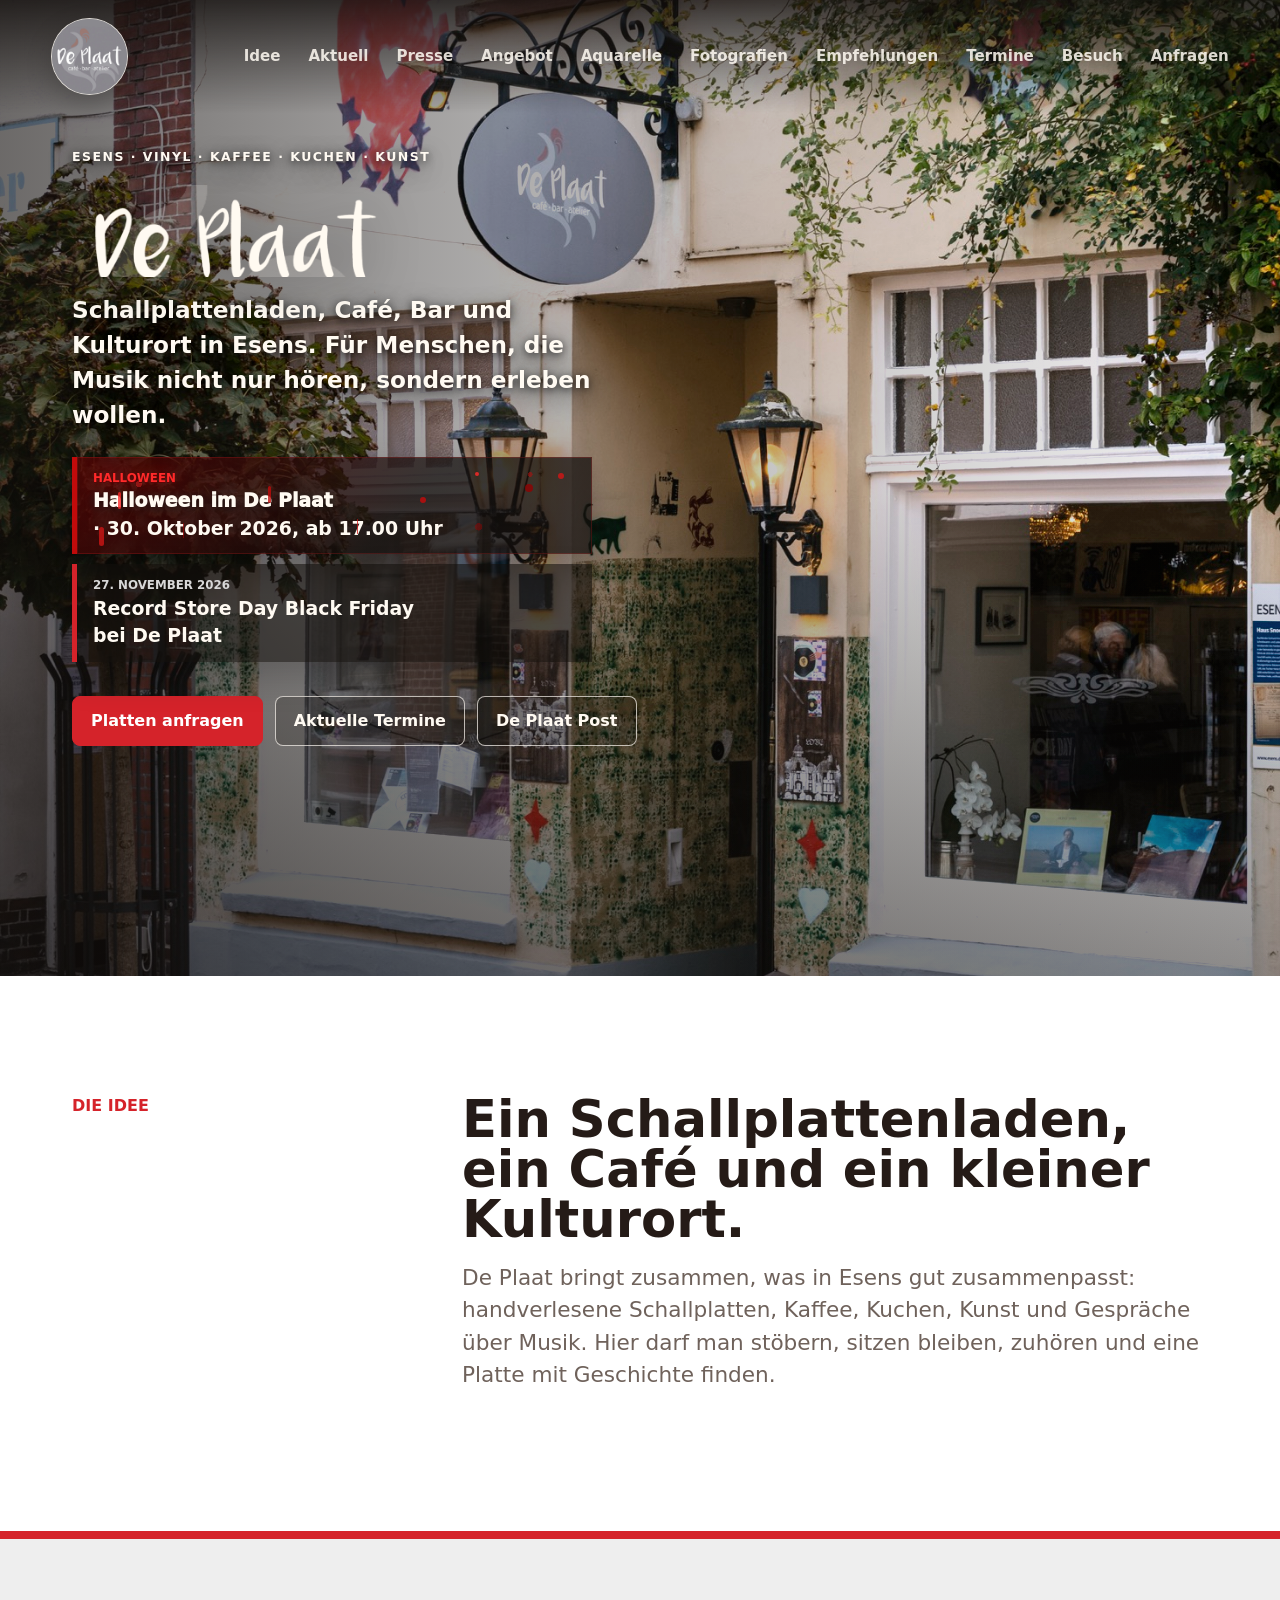
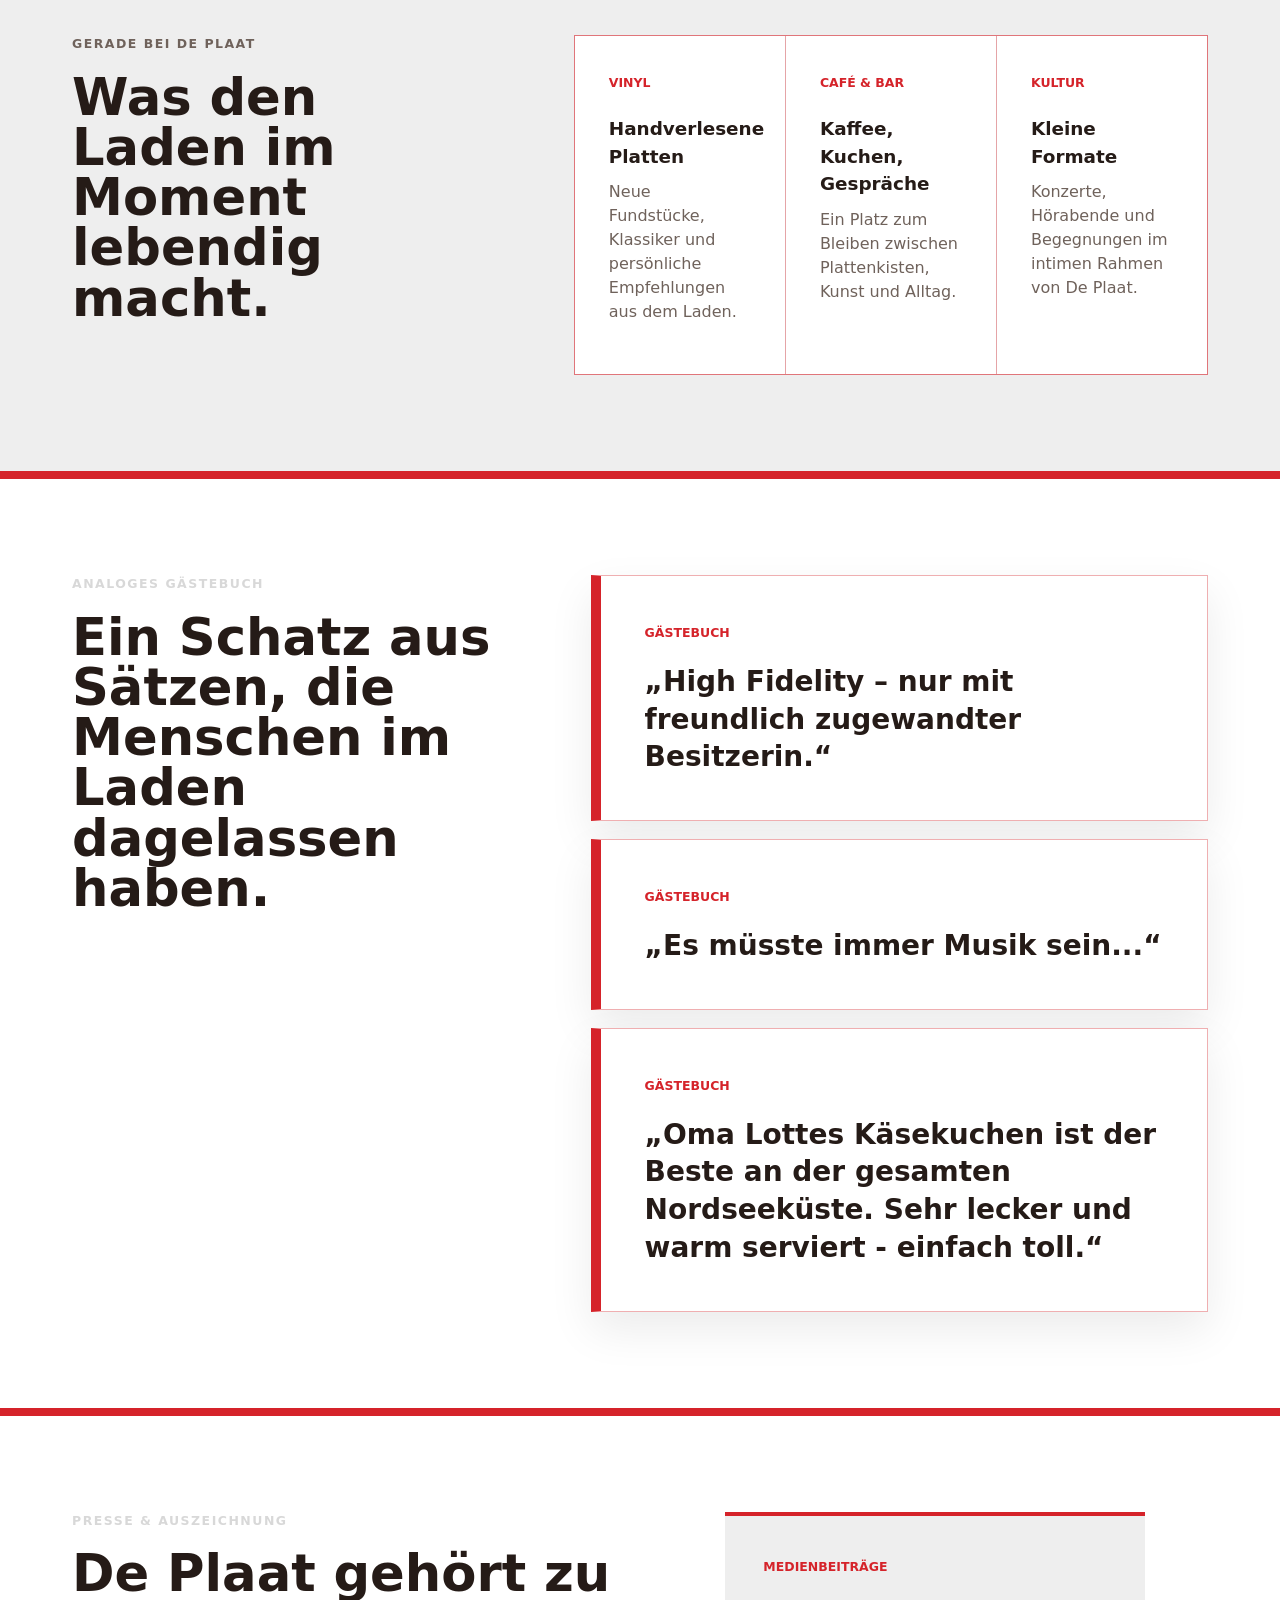
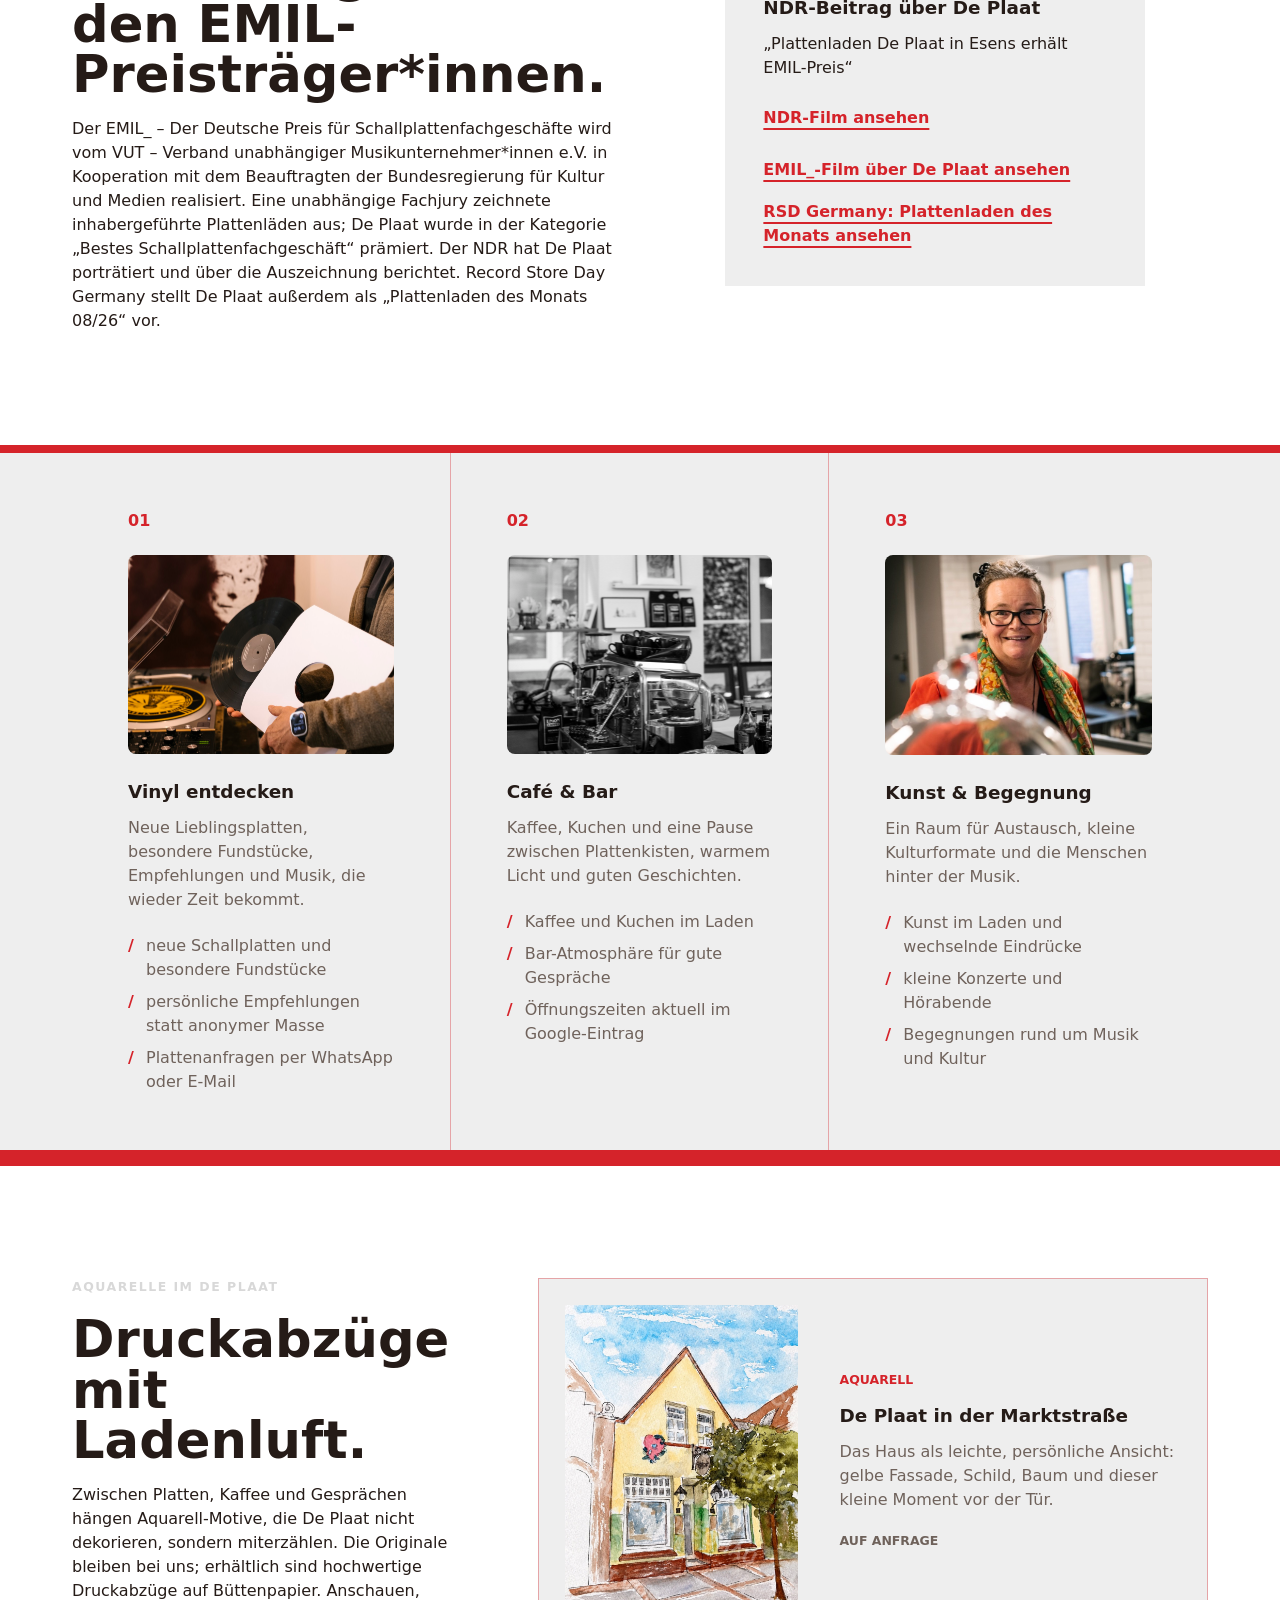
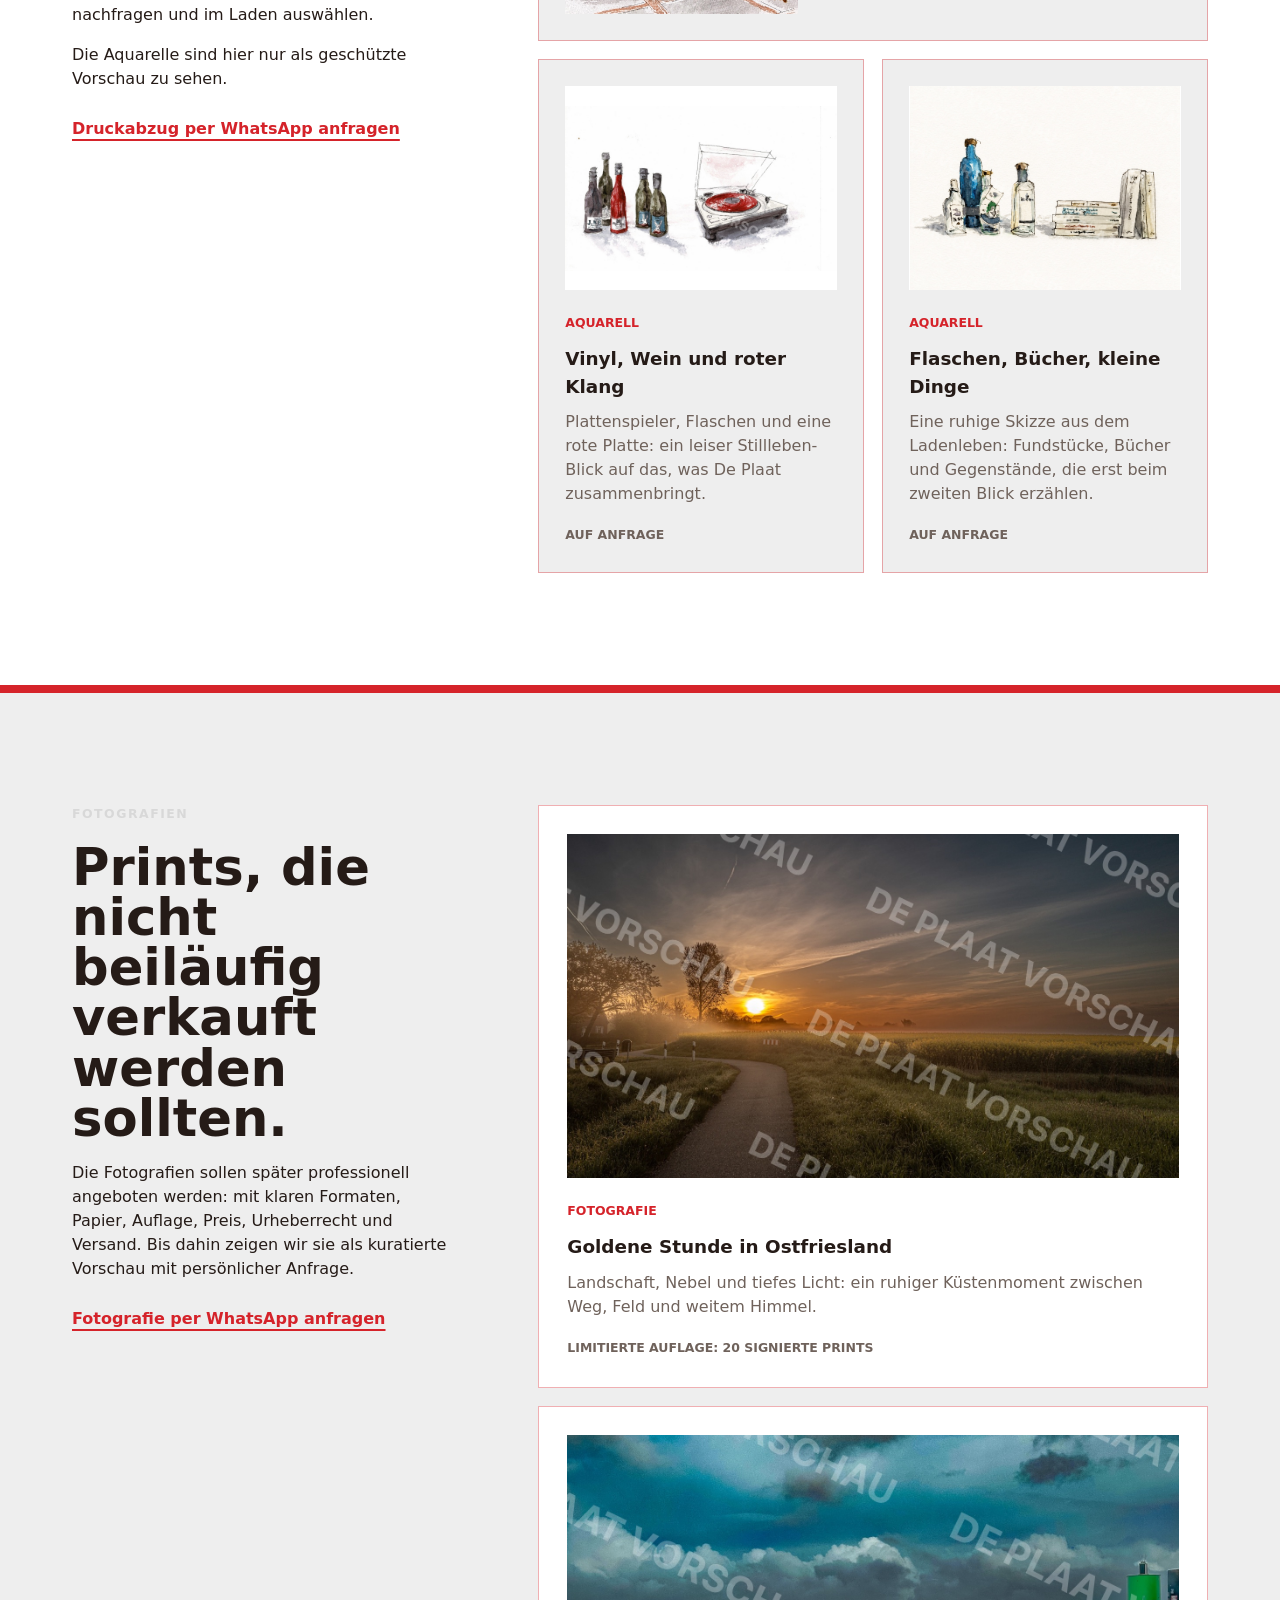
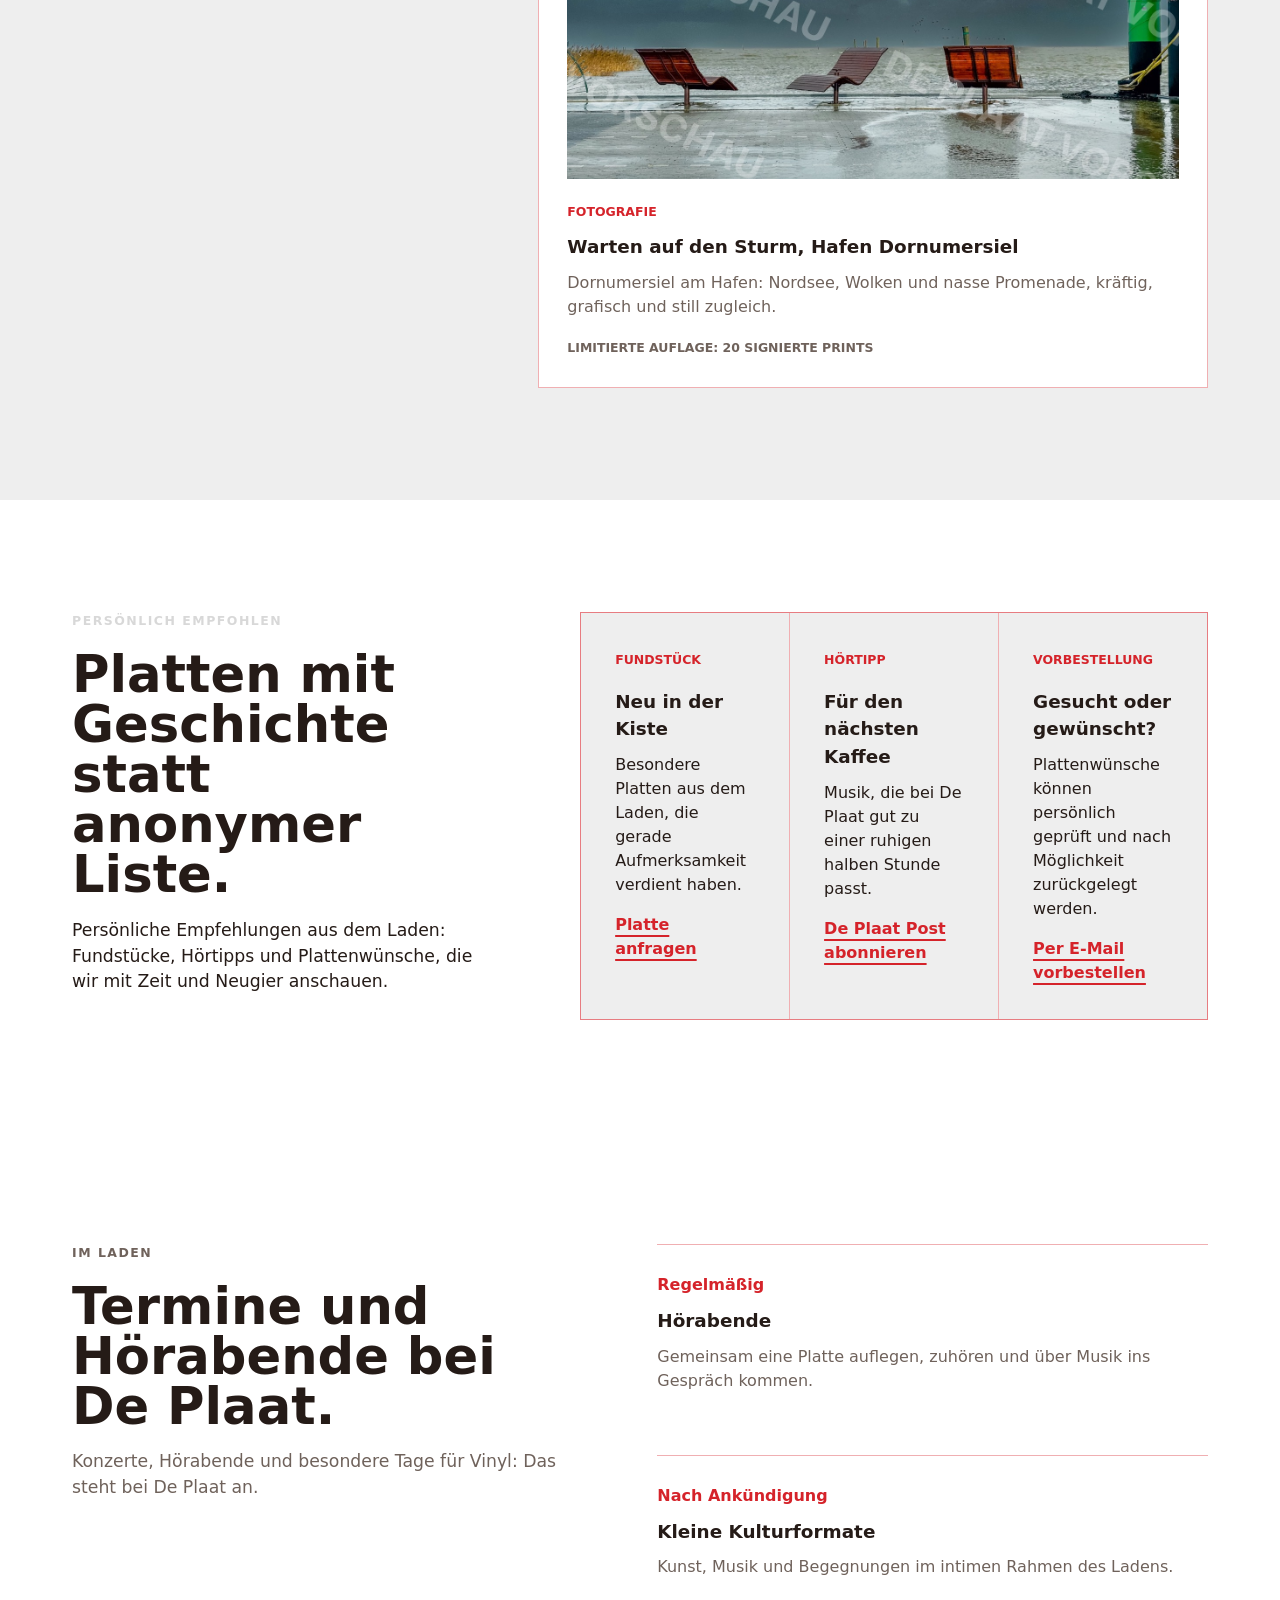
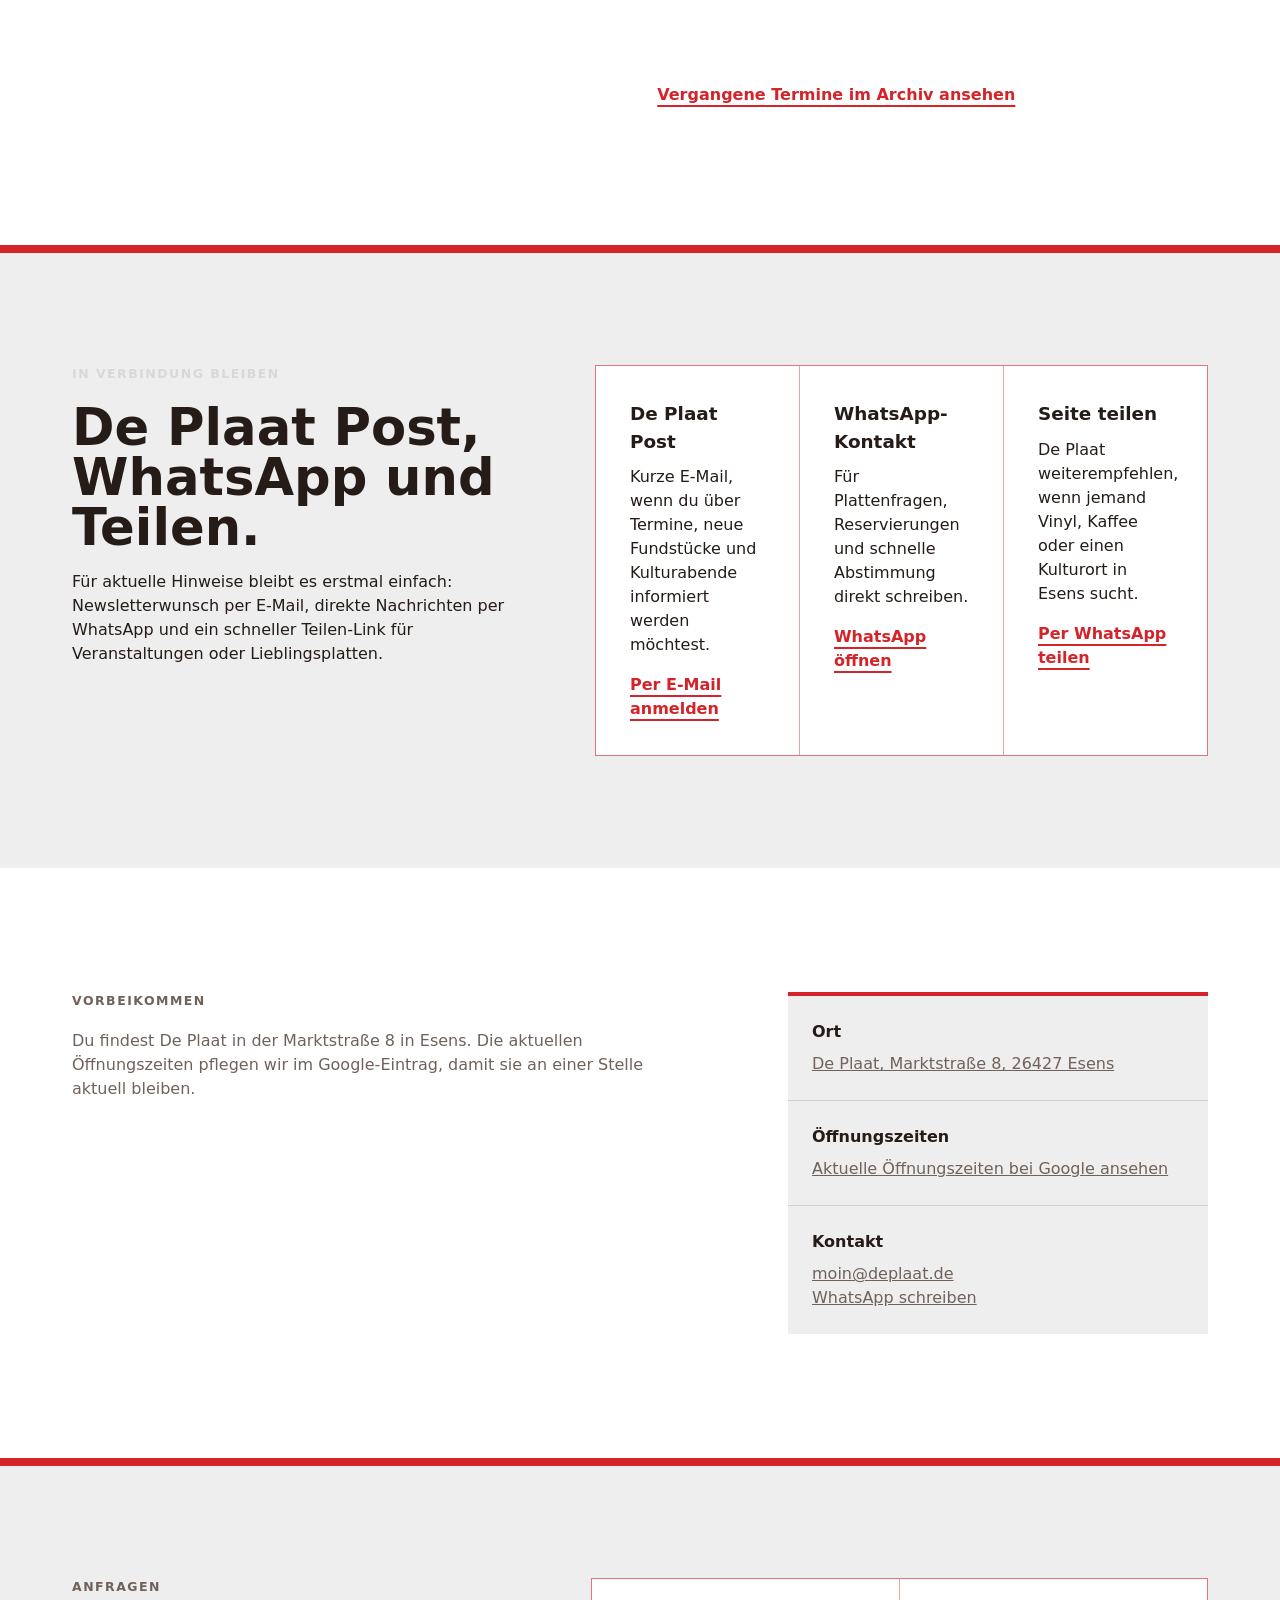
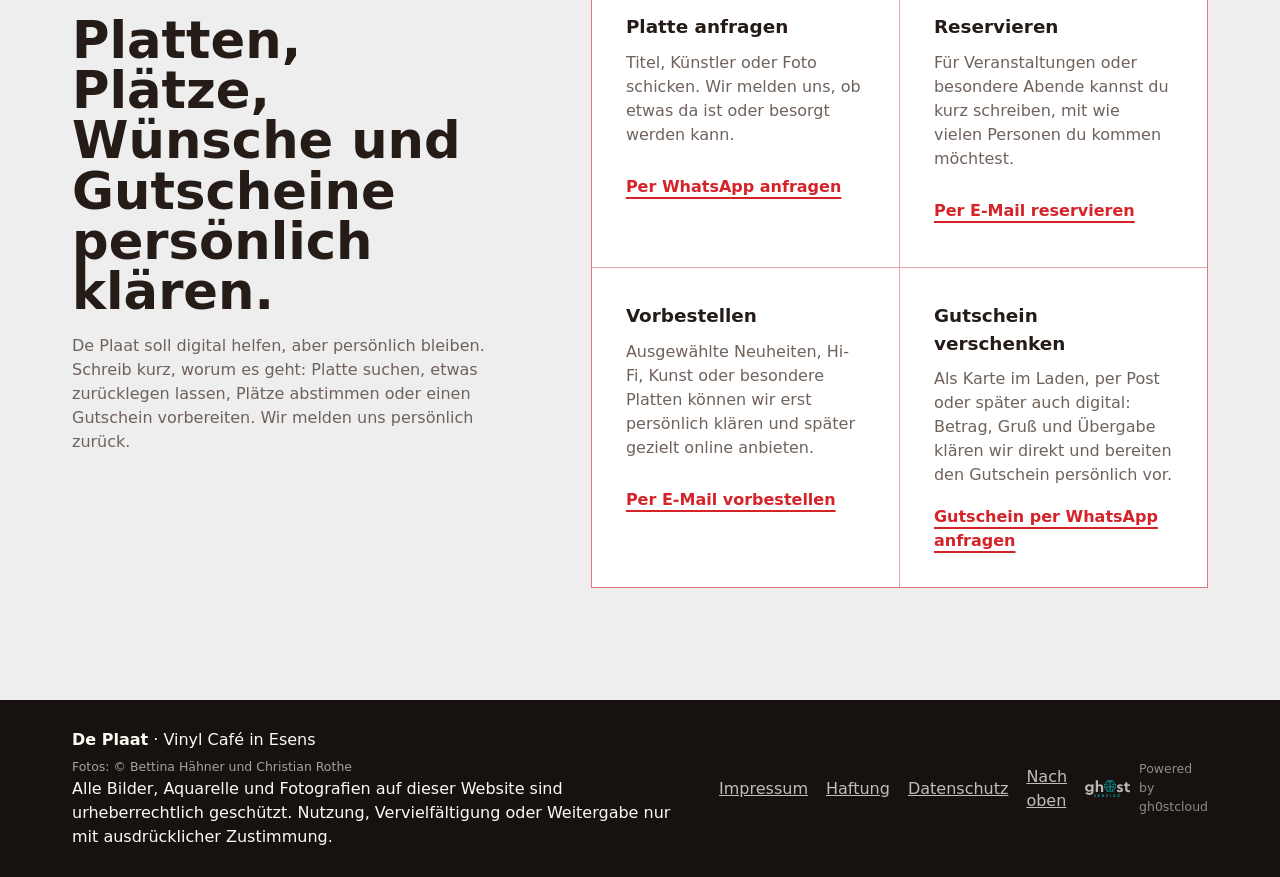
==== commit 46a5896b: "Update events for Record Store Day Black Friday" ====
--- a/index.html
+++ b/index.html
@@ -13,7 +13,7 @@
     <meta name="twitter:card" content="summary_large_image">
     <title>De Plaat Esens | Schallplattenladen, Café & Kultur</title>
     <link rel="preload" as="image" href="/assets/de-plaat-exterior-hero.jpg">
-    <link rel="stylesheet" href="/styles.css?v=terms-2026-10-05">
+    <link rel="stylesheet" href="/styles.css?v=de-plaat-2026-10-02-2">
     <script type="application/ld+json">
       {
         "@context": "https://schema.org",
@@ -49,12 +49,12 @@
           },
           {
             "@type": "Event",
-            "name": "Kaurna Cronin & the band mates",
-            "url": "https://www.deplaat.de/termine/kaurna-cronin-2026.html",
-            "startDate": "2026-08-14",
+            "name": "Record Store Day Black Friday",
+            "url": "https://www.deplaat.de/termine/record-store-day-black-friday-2026.html",
+            "startDate": "2026-11-27",
             "eventAttendanceMode": "https://schema.org/OfflineEventAttendanceMode",
-            "eventStatus": "https://schema.org/EventCompleted",
-            "description": "The Jester in a Mess European Tour 2026 live bei De Plaat in Esens.",
+            "eventStatus": "https://schema.org/EventScheduled",
+            "description": "Record Store Day Black Friday am 27. November 2026 bei De Plaat in Esens.",
             "location": {
               "@type": "Place",
               "name": "De Plaat",
@@ -112,18 +112,18 @@
           </h1>
           <p class="lead">Schallplattenladen, Café, Bar und Kulturort in Esens. Für Menschen, die Musik nicht nur hören, sondern erleben wollen.</p>
           <div class="hero-event-stack" aria-label="Aktuelle Termine">
-            <a class="hero-event-callout" href="/termine/wein-vinyl.html">
-              <span>Nächster Termin</span>
-              Wein &amp; Vinyl · 16. Oktober 2026, ab 17.00 Uhr
-            </a>
             <a class="hero-event-callout halloween-callout" href="/termine/halloween-2026.html">
               <span>Halloween</span>
               <strong>Halloween im De Plaat</strong> · 30. Oktober 2026, ab 17.00 Uhr
             </a>
+            <a class="hero-event-callout" href="/termine/record-store-day-black-friday-2026.html">
+              <span>27. November 2026</span>
+              <strong>Record Store Day Black Friday</strong> bei De Plaat
+            </a>
           </div>
           <div class="hero-actions">
             <a class="button primary" href="#anfragen">Platten anfragen</a>
-            <a class="button secondary" href="#termine">Termine & Rückblick</a>
+            <a class="button secondary" href="#termine">Aktuelle Termine</a>
             <a class="button secondary" href="#newsletter">De Plaat Post</a>
           </div>
         </div>
@@ -225,7 +225,7 @@
         </article>
         <article id="kunst-begegnung" class="photo-offering">
           <span class="icon">03</span>
-          <img class="offering-photo art-photo" src="/assets/de-plaat-kunst-begegnung.jpg" alt="Kunst und Plattenspieler bei De Plaat">
+          <img class="offering-photo art-photo" src="/assets/de-plaat-bettina-portrait.jpg" alt="Bettina Hähner im De Plaat">
           <h3>Kunst & Begegnung</h3>
           <p>Ein Raum für Austausch, kleine Kulturformate und die Menschen hinter der Musik.</p>
           <ul class="offering-points">
@@ -239,9 +239,10 @@
       <section id="aquarelle" class="artworks band">
         <div class="artworks-copy">
           <p class="eyebrow">Aquarelle im De Plaat</p>
-          <h2>Kleine Originale mit Ladenluft.</h2>
-          <p>Zwischen Platten, Kaffee und Gesprächen hängen Aquarelle, die De Plaat nicht dekorieren, sondern miterzählen. Jedes Werk bleibt bewusst persönlich: anschauen, nachfragen, im Laden erleben.</p>
-          <a class="text-link" href="https://wa.me/4949716999222?text=Moin%20De%20Plaat%2C%20ich%20interessiere%20mich%20f%C3%BCr%20ein%20Aquarell%3A" target="_blank" rel="noopener">Aquarell per WhatsApp anfragen<span class="sr-only"> (öffnet WhatsApp in neuem Tab)</span></a>
+          <h2>Druckabzüge mit Ladenluft.</h2>
+          <p>Zwischen Platten, Kaffee und Gesprächen hängen Aquarell-Motive, die De Plaat nicht dekorieren, sondern miterzählen. Die Originale bleiben bei uns; erhältlich sind hochwertige Druckabzüge auf Büttenpapier. Anschauen, nachfragen und im Laden auswählen.</p>
+          <p class="protection-note">Die Aquarelle sind hier nur als geschützte Vorschau zu sehen.</p>
+          <a class="text-link" href="https://wa.me/4949716999222?text=Moin%20De%20Plaat%2C%20ich%20interessiere%20mich%20f%C3%BCr%20einen%20Druckabzug%20auf%20B%C3%BCttenpapier%3A" target="_blank" rel="noopener">Druckabzug per WhatsApp anfragen<span class="sr-only"> (öffnet WhatsApp in neuem Tab)</span></a>
         </div>
         <div class="artworks-gallery" data-artworks-list>
           <article class="artwork-feature">
@@ -326,26 +327,11 @@
       <section id="termine" class="events band dark">
         <div>
           <p class="eyebrow">Im Laden</p>
-          <h2>Termine, Hörabende und kleine Rückblicke.</h2>
-          <p class="section-intro">Konzerte, Hörabende und kleine Kulturformate im Laden: was geplant ist und was De Plaat gerade bewegt hat.</p>
+          <h2>Termine und Hörabende bei De Plaat.</h2>
+          <p class="section-intro">Konzerte, Hörabende und besondere Tage für Vinyl: Das steht bei De Plaat an.</p>
         </div>
         <div class="event-column">
           <div class="event-list" data-events-list>
-            <article class="featured-event">
-              <a class="event-poster art-ticket" href="/termine/wein-vinyl.html" aria-label="Wein & Vinyl Terminseite öffnen">
-                <img src="/assets/de-plaat-aquarell-vinyl-wein.jpg" alt="Aquarell mit Weinflaschen, Plattenspieler und roter Schallplatte">
-              </a>
-              <div class="event-copy">
-                <time datetime="2026-10-16">16. Oktober 2026, ab 17.00 Uhr</time>
-                <h3>Wein &amp; Vinyl</h3>
-                <p>Ein Abend mit aufgelegten Platten, Wein, kleinen Tellern und Aquarell als Eintrittskarte.</p>
-                <p class="event-location">
-                  Ort:
-                  <a href="https://www.google.com/maps/search/?api=1&query=De%20Plaat%2C%20Marktstra%C3%9Fe%208%2C%2026427%20Esens" target="_blank" rel="noopener">De Plaat, Marktstraße 8, 26427 Esens<span class="sr-only"> (öffnet Google Maps in neuem Tab)</span></a>
-                </p>
-                <a class="text-link" href="/termine/wein-vinyl.html">Karte ansehen</a>
-              </div>
-            </article>
             <article>
               <time datetime="2026-10-30">30. Oktober 2026, ab 17.00 Uhr</time>
               <h3>Halloween im De Plaat</h3>
@@ -353,10 +339,10 @@
               <a class="text-link" href="/termine/halloween-2026.html">Termin ansehen</a>
             </article>
             <article>
-              <time datetime="2026-08-14">Rückblick: 14. August 2026</time>
-              <h3>Kaurna Cronin &amp; the band mates</h3>
-              <p>„The Jester in a Mess“ European Tour 2026 live bei De Plaat in Esens.</p>
-              <a class="text-link" href="/termine/kaurna-cronin-2026.html">Terminseite öffnen</a>
+              <time datetime="2026-11-27">Freitag, 27. November 2026</time>
+              <h3>Record Store Day Black Friday</h3>
+              <p>Ein Tag für Vinyl und Musik bei De Plaat. Kommt zum Record Store Day Black Friday vorbei und entdeckt besondere Platten. Weitere Informationen folgen.</p>
+              <a class="text-link" href="/termine/record-store-day-black-friday-2026.html">Termin ansehen</a>
             </article>
             <article>
               <time>Regelmäßig</time>
@@ -369,18 +355,7 @@
               <p>Kunst, Musik und Begegnungen im intimen Rahmen des Ladens.</p>
             </article>
           </div>
-          <div class="event-preview" aria-labelledby="rueckblick-vorschau-heading">
-            <p class="eyebrow">Rückblick</p>
-            <h3 id="rueckblick-vorschau-heading">Zuletzt bei De Plaat.</h3>
-            <div class="event-preview-list" data-events-preview-list>
-              <article>
-                <time datetime="2026-08-14">14. August 2026</time>
-                <h4>Kaurna Cronin &amp; the band mates</h4>
-                <a class="text-link" href="/termine/kaurna-cronin-2026.html">Rückblick ansehen</a>
-              </article>
-            </div>
-            <p class="archive-linkline"><a class="text-link" href="/termine/archiv.html">Alle vergangenen Abende ansehen</a></p>
-          </div>
+          <p class="archive-linkline"><a class="text-link" href="/termine/archiv.html">Vergangene Termine im Archiv ansehen</a></p>
         </div>
       </section>
 
@@ -475,6 +450,7 @@
       <div>
         <p><strong>De Plaat</strong> · Vinyl Café in Esens</p>
         <p class="rights-note">Fotos: © Bettina Hähner und Christian Rothe</p>
+        <p class="copyright-note">Alle Bilder, Aquarelle und Fotografien auf dieser Website sind urheberrechtlich geschützt. Nutzung, Vervielfältigung oder Weitergabe nur mit ausdrücklicher Zustimmung.</p>
       </div>
       <div class="footer-links">
         <a href="/impressum.html">Impressum</a>
@@ -487,6 +463,6 @@
         </a>
       </div>
     </footer>
-    <script src="/events.js?v=terms-2026-10-05" defer></script>
+    <script src="/events.js?v=local-merge-2026-09-07" defer></script>
   </body>
 </html>
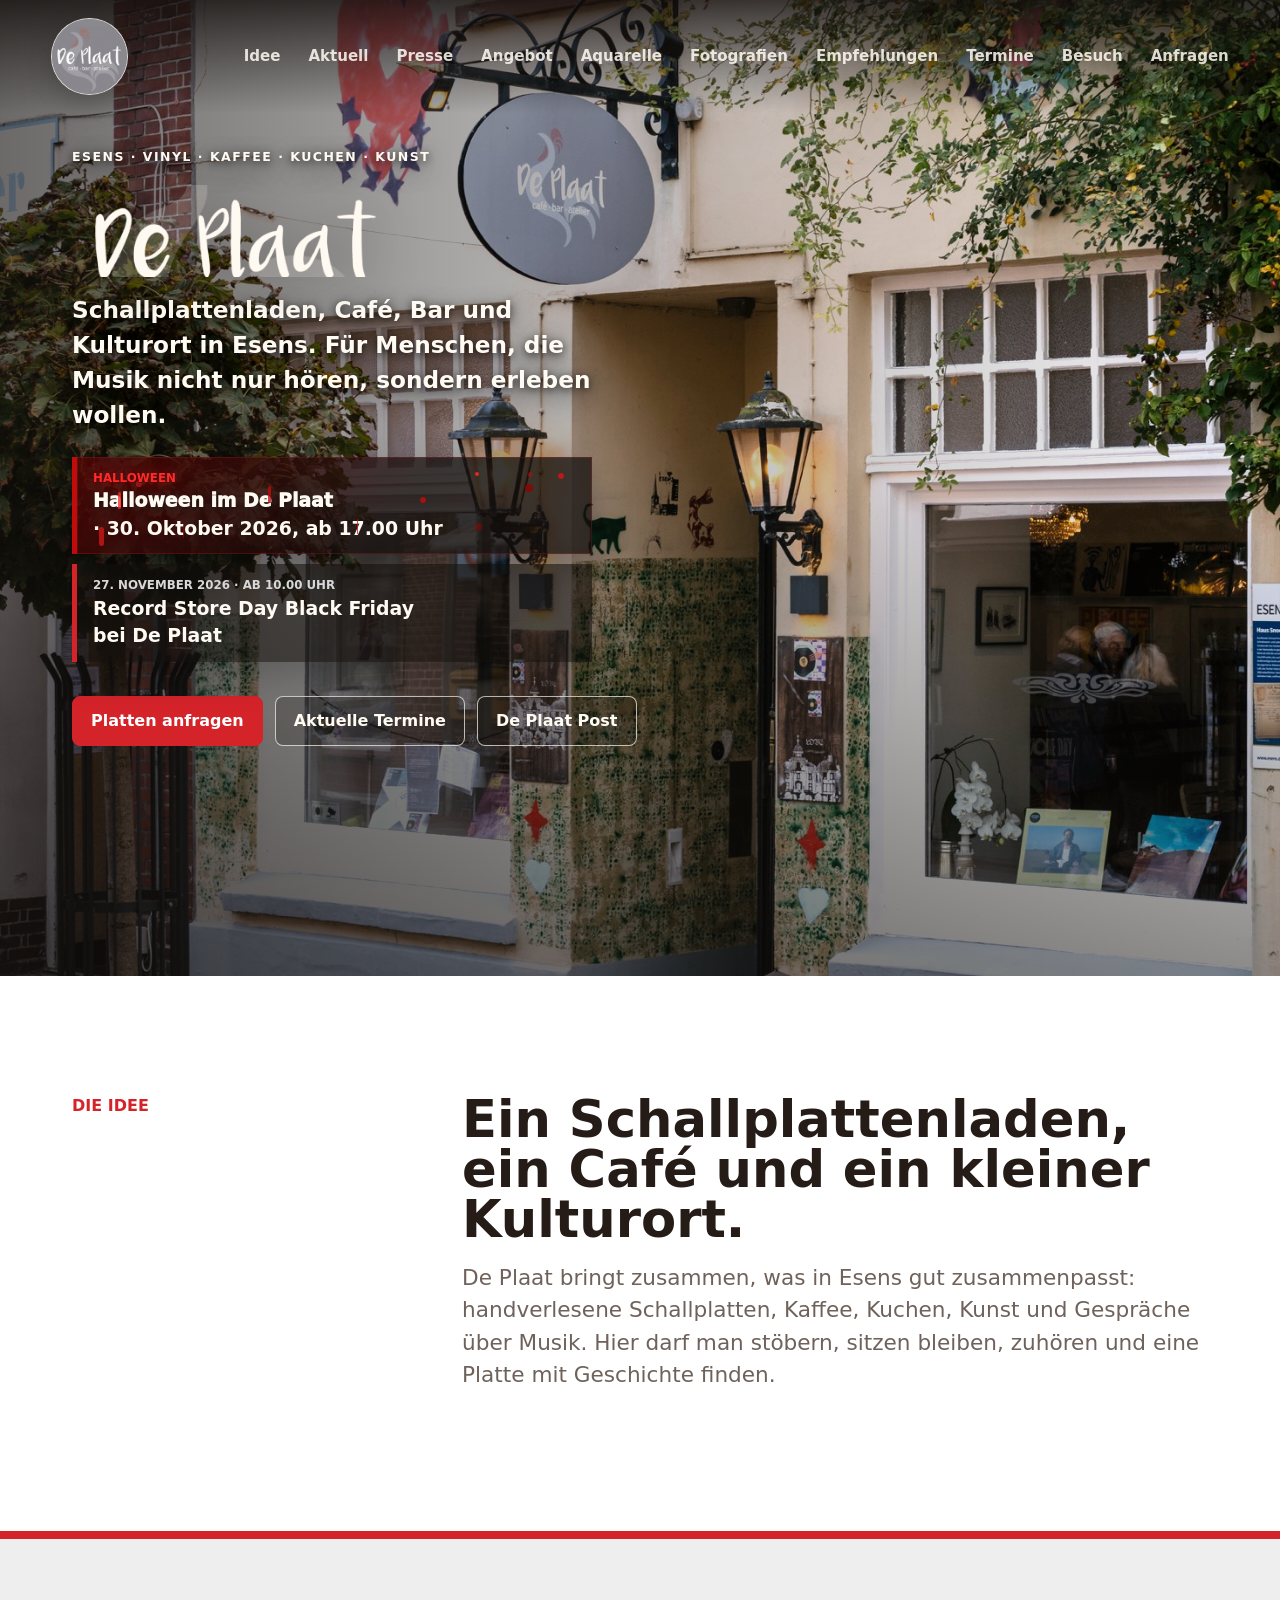
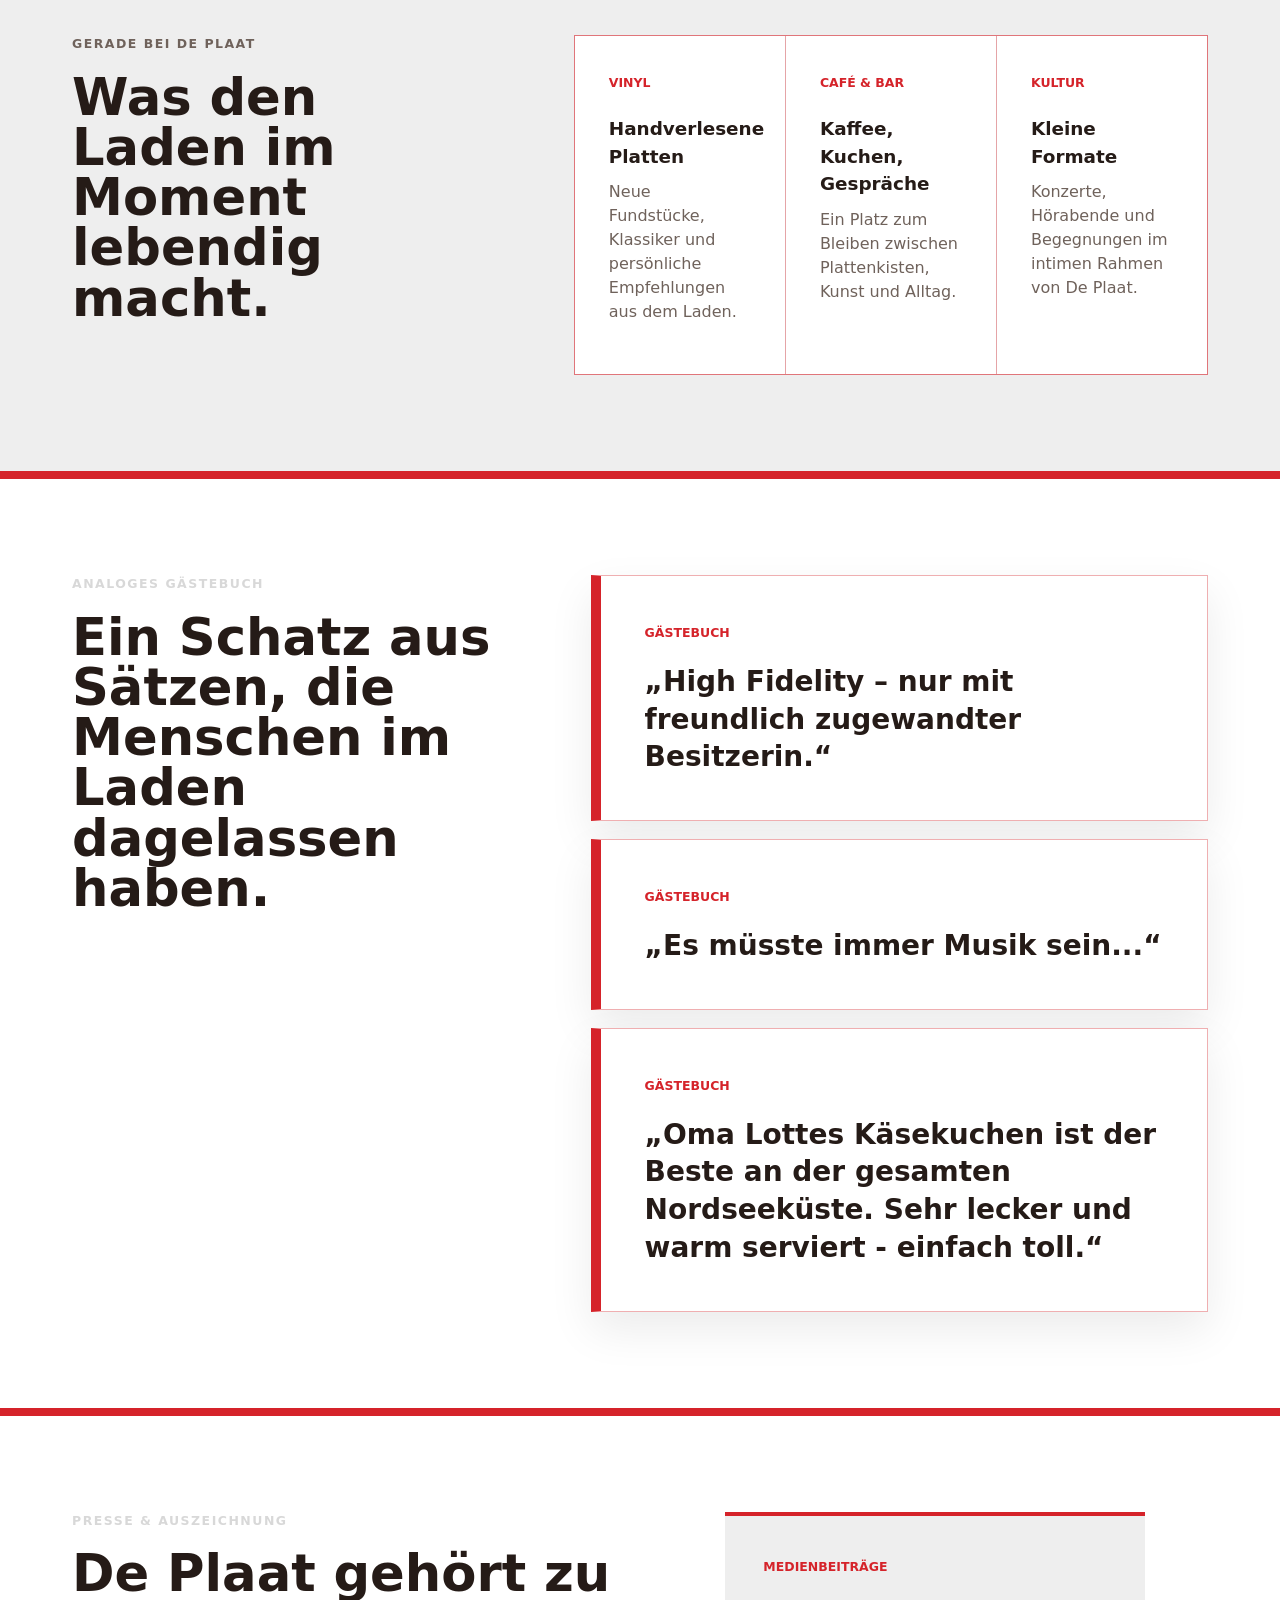
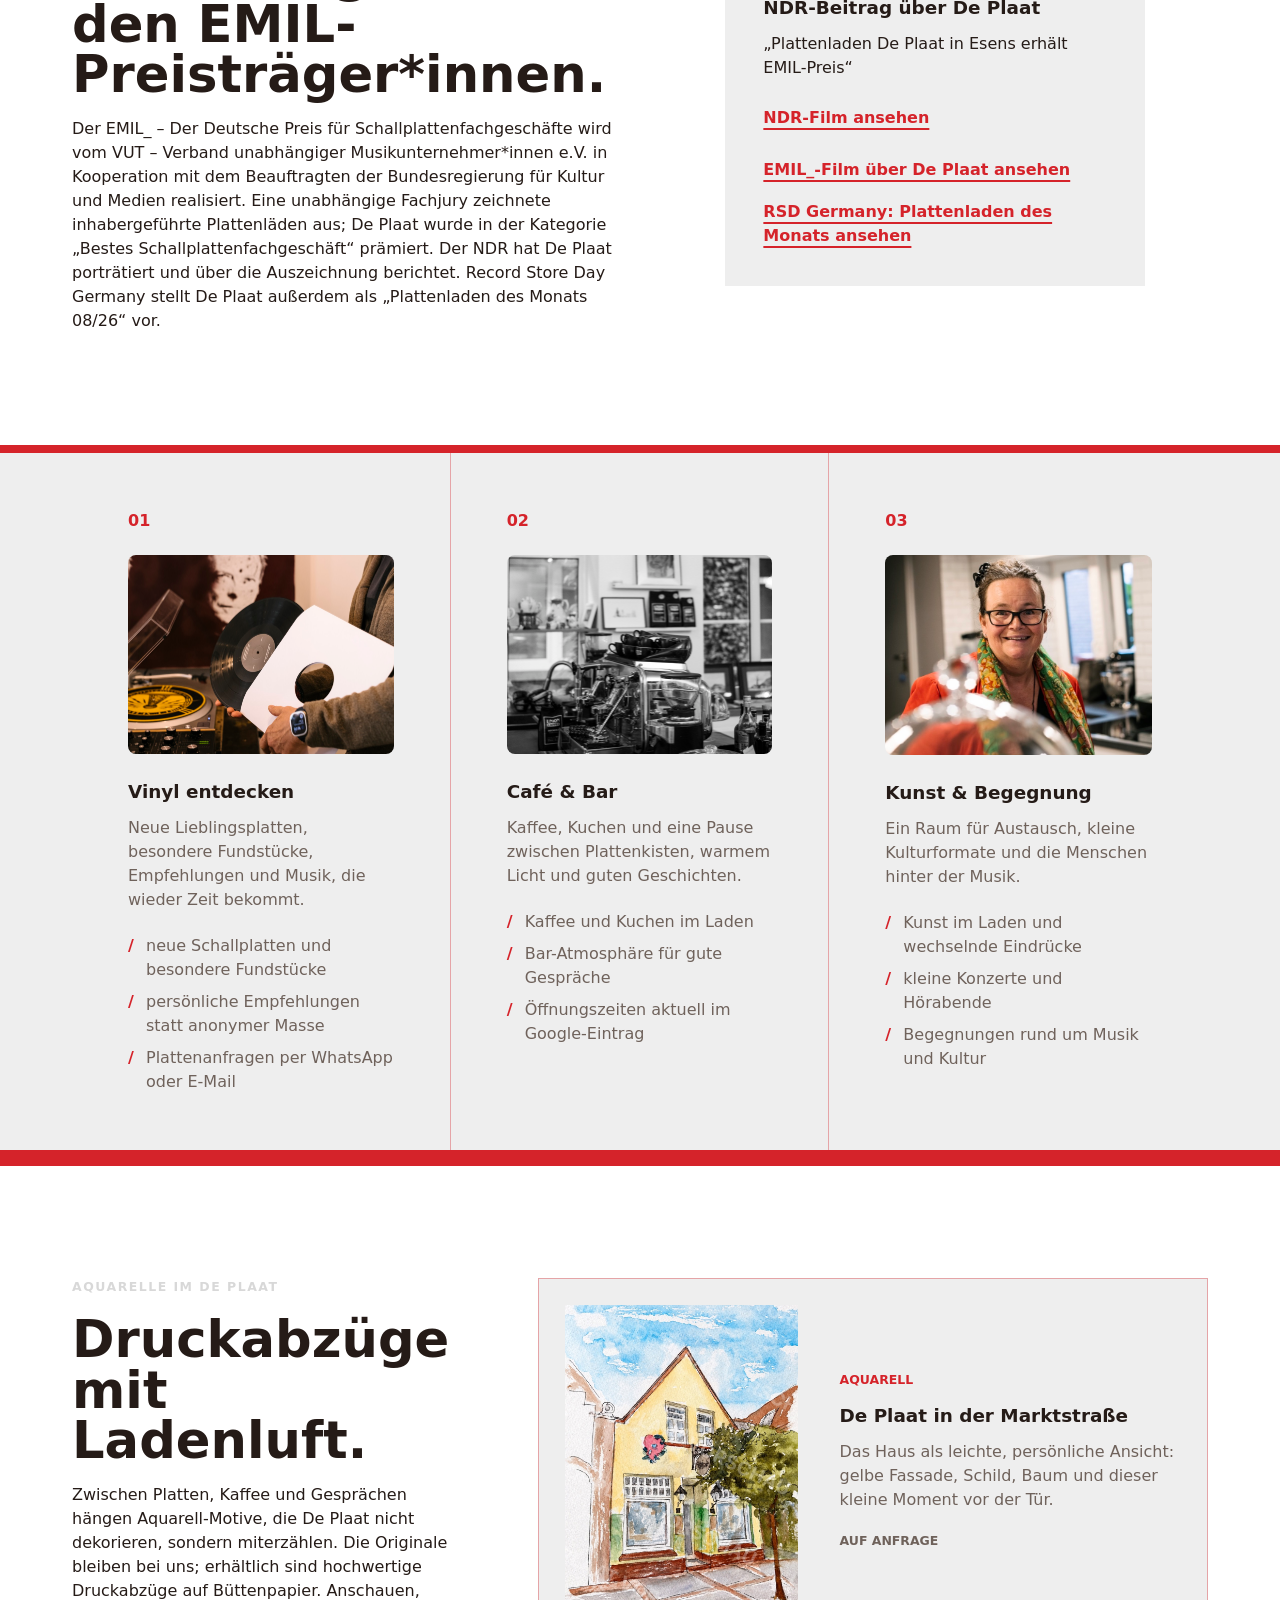
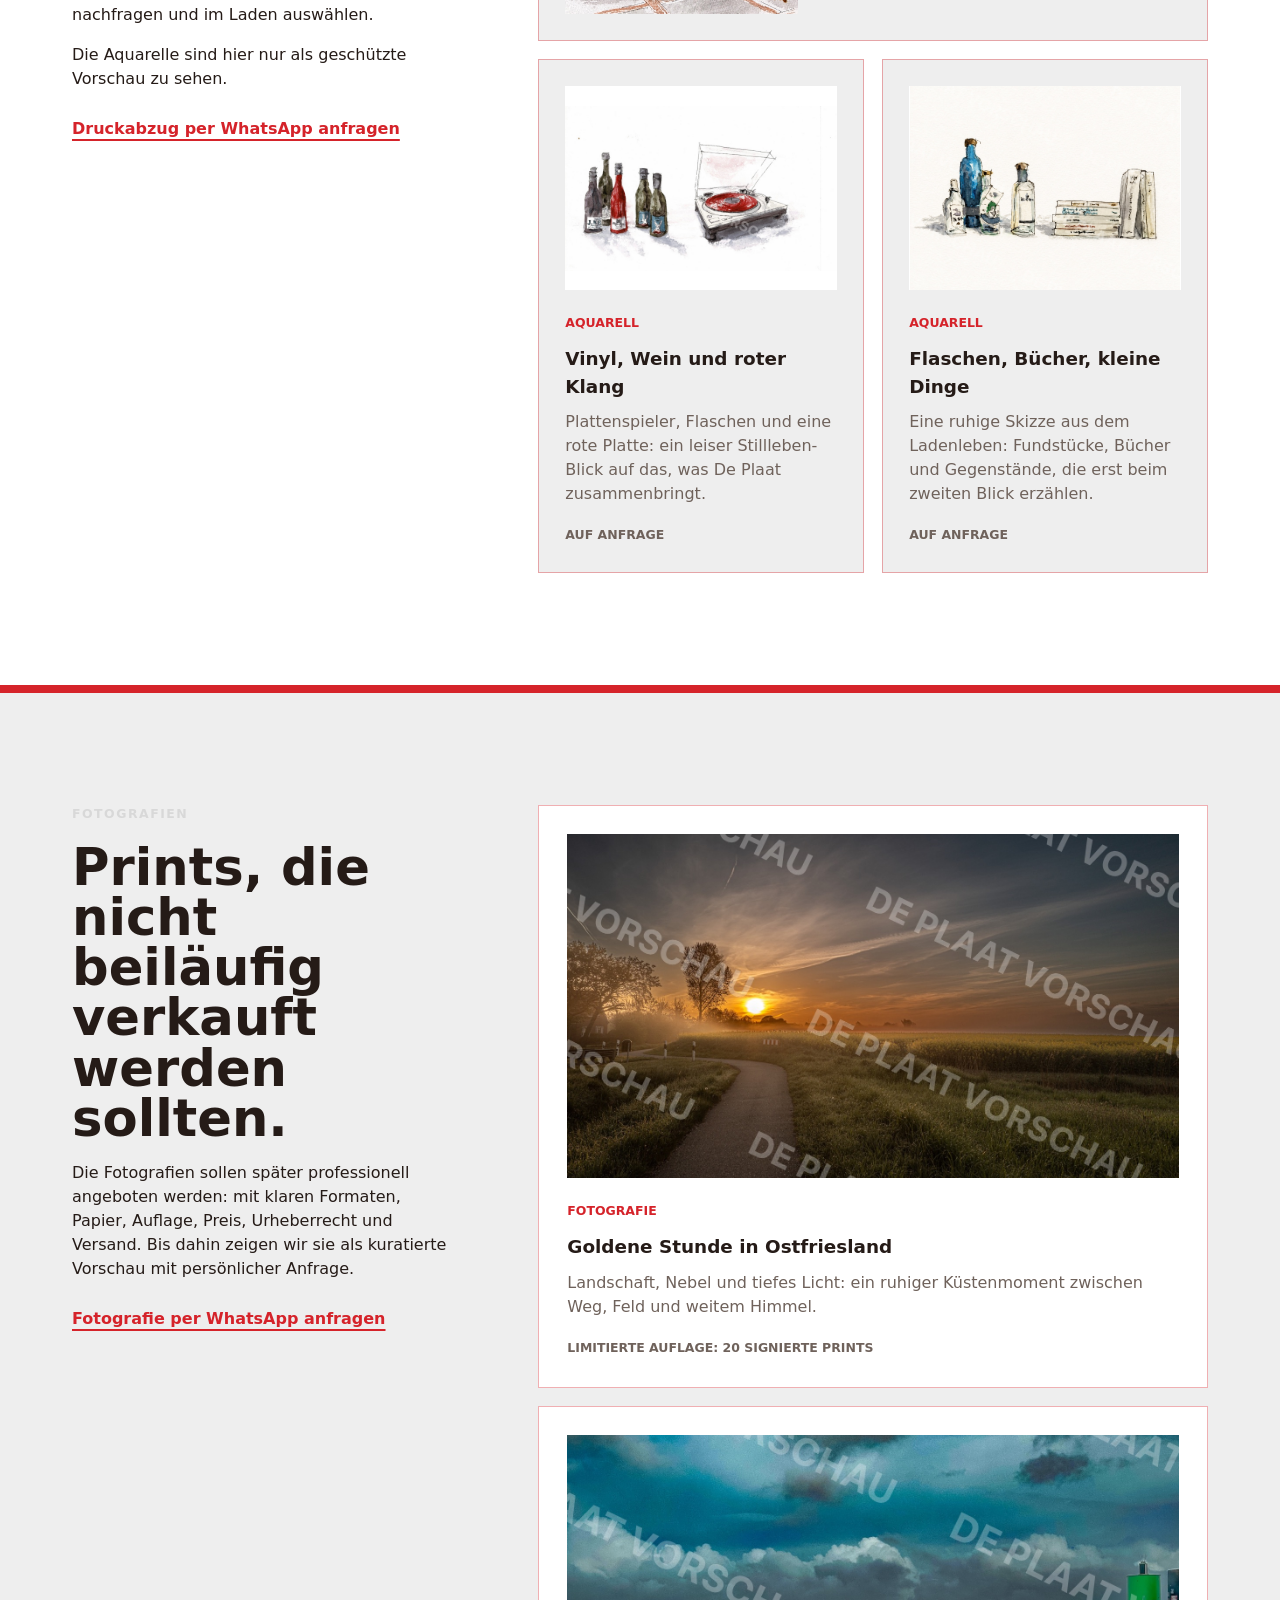
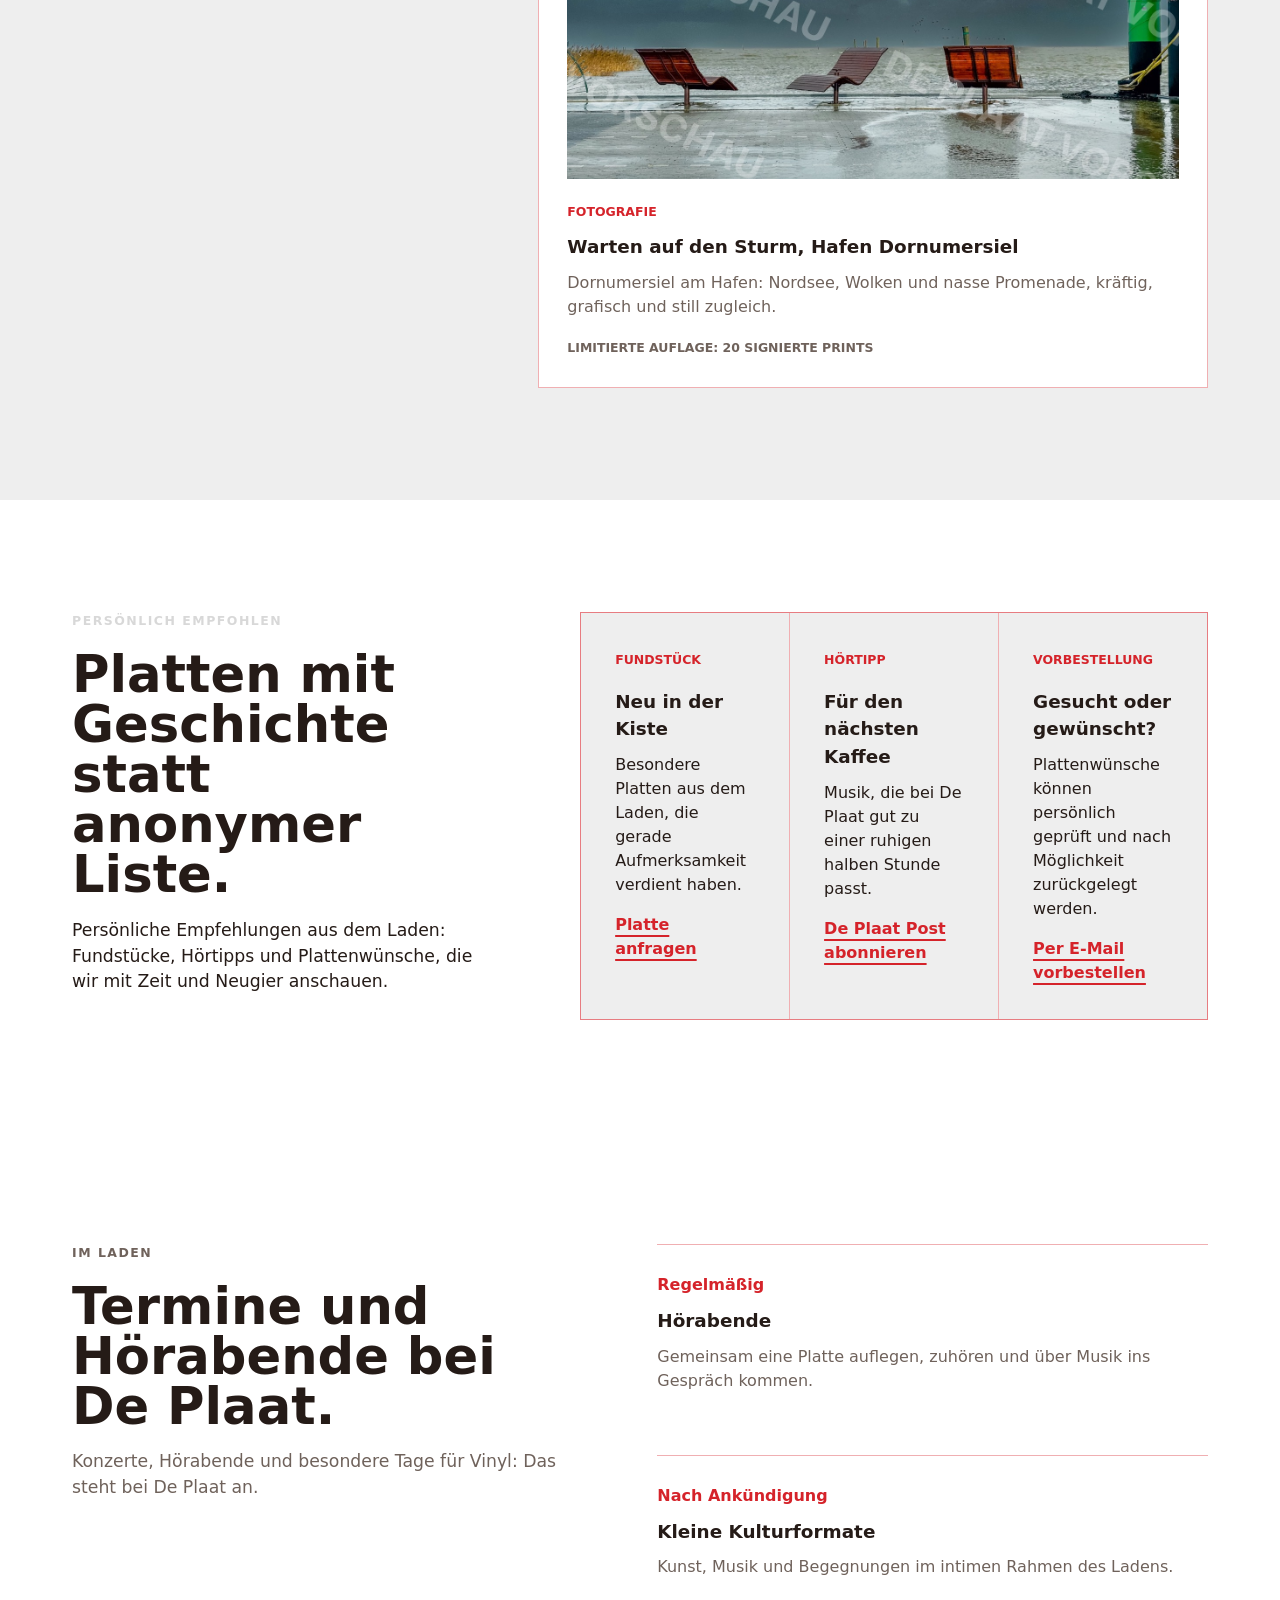
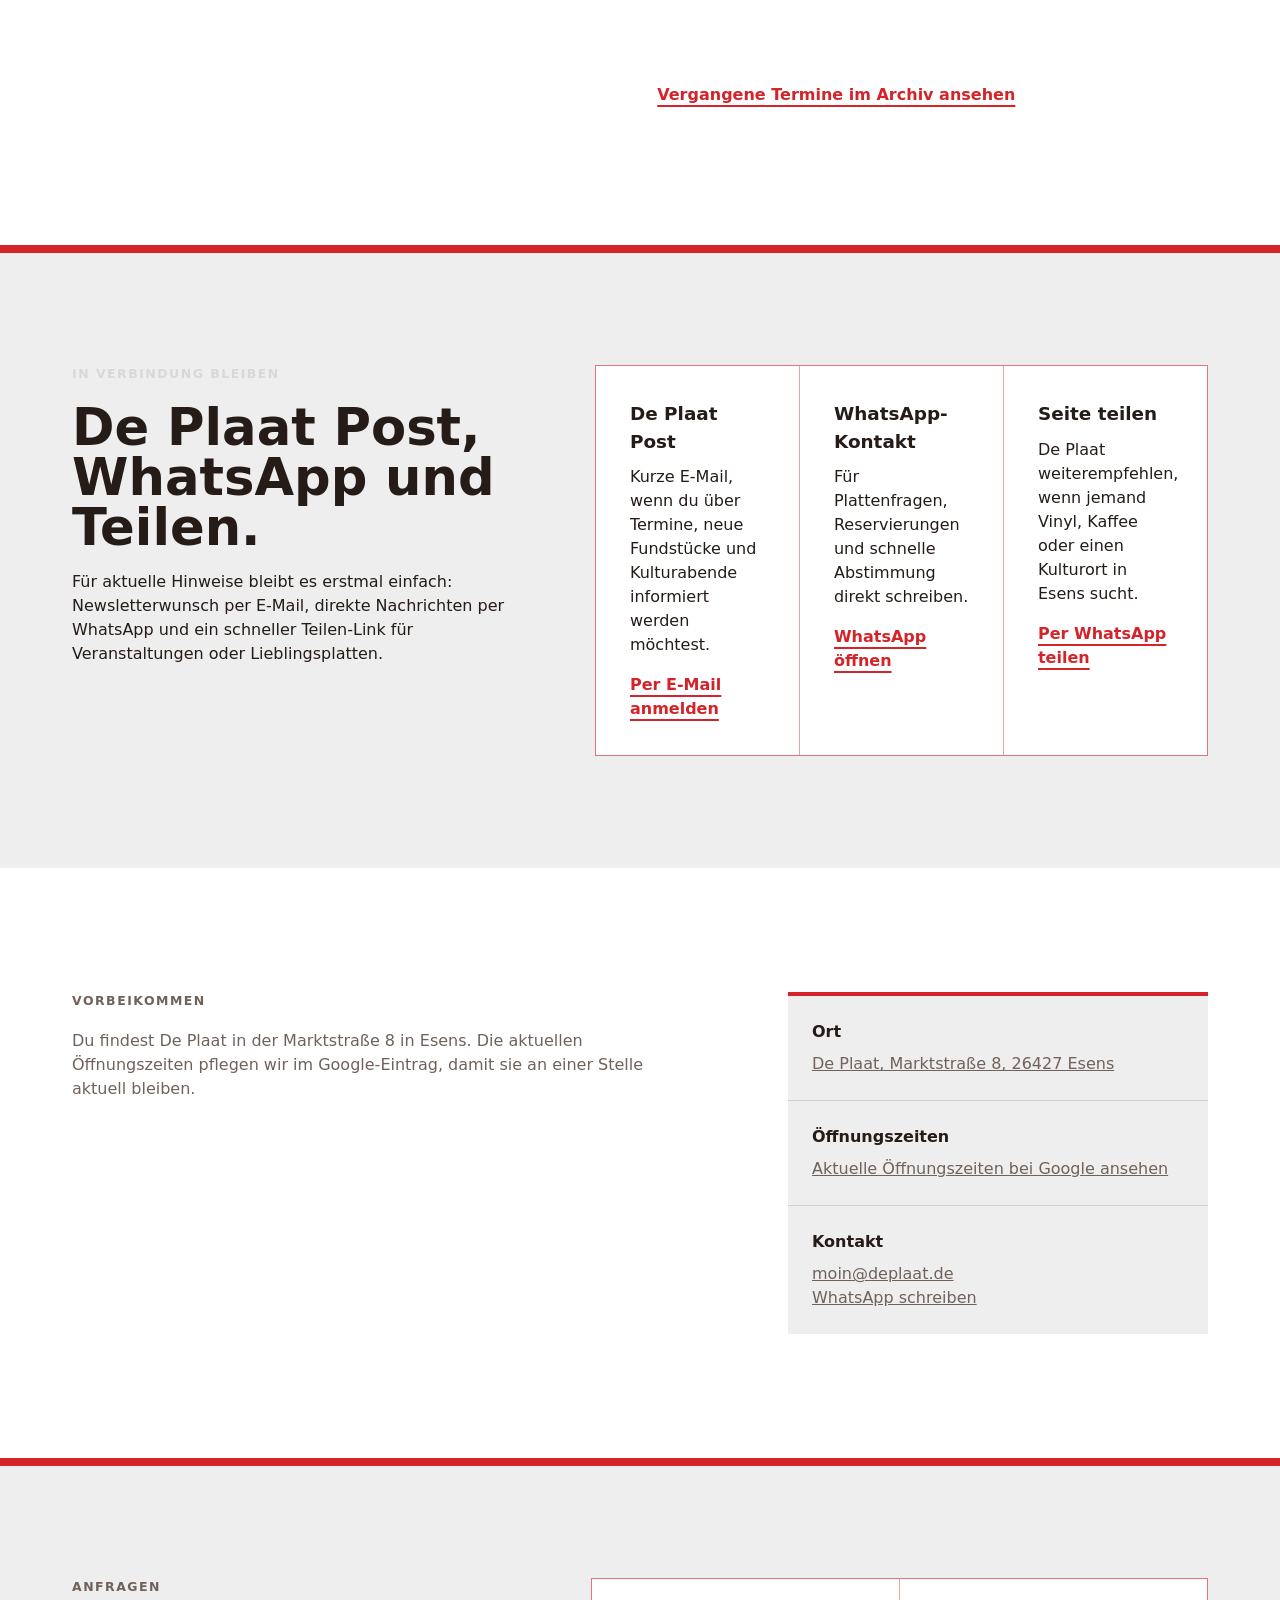
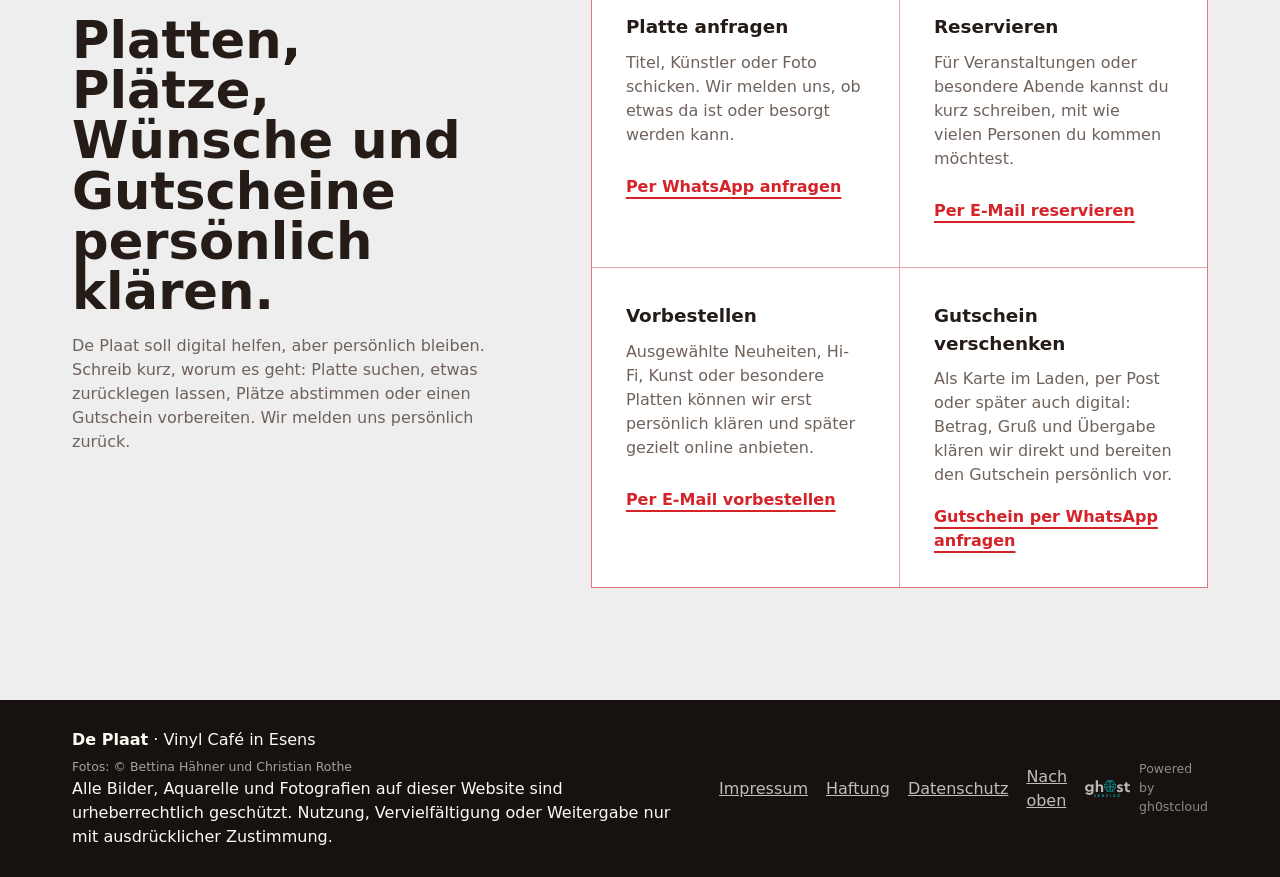
==== commit a5ace151: "Add 10am start time for Black Friday" ====
--- a/index.html
+++ b/index.html
@@ -51,10 +51,10 @@
             "@type": "Event",
             "name": "Record Store Day Black Friday",
             "url": "https://www.deplaat.de/termine/record-store-day-black-friday-2026.html",
-            "startDate": "2026-11-27",
+            "startDate": "2026-11-27T10:00:00+01:00",
             "eventAttendanceMode": "https://schema.org/OfflineEventAttendanceMode",
             "eventStatus": "https://schema.org/EventScheduled",
-            "description": "Record Store Day Black Friday am 27. November 2026 bei De Plaat in Esens.",
+            "description": "Record Store Day Black Friday am 27. November 2026 ab 10.00 Uhr bei De Plaat in Esens.",
             "location": {
               "@type": "Place",
               "name": "De Plaat",
@@ -117,7 +117,7 @@
               <strong>Halloween im De Plaat</strong> · 30. Oktober 2026, ab 17.00 Uhr
             </a>
             <a class="hero-event-callout" href="/termine/record-store-day-black-friday-2026.html">
-              <span>27. November 2026</span>
+              <span>27. November 2026 · ab 10.00 Uhr</span>
               <strong>Record Store Day Black Friday</strong> bei De Plaat
             </a>
           </div>
@@ -339,7 +339,7 @@
               <a class="text-link" href="/termine/halloween-2026.html">Termin ansehen</a>
             </article>
             <article>
-              <time datetime="2026-11-27">Freitag, 27. November 2026</time>
+              <time datetime="2026-11-27T10:00:00+01:00">Freitag, 27. November 2026, ab 10.00 Uhr</time>
               <h3>Record Store Day Black Friday</h3>
               <p>Ein Tag für Vinyl und Musik bei De Plaat. Kommt zum Record Store Day Black Friday vorbei und entdeckt besondere Platten. Weitere Informationen folgen.</p>
               <a class="text-link" href="/termine/record-store-day-black-friday-2026.html">Termin ansehen</a>
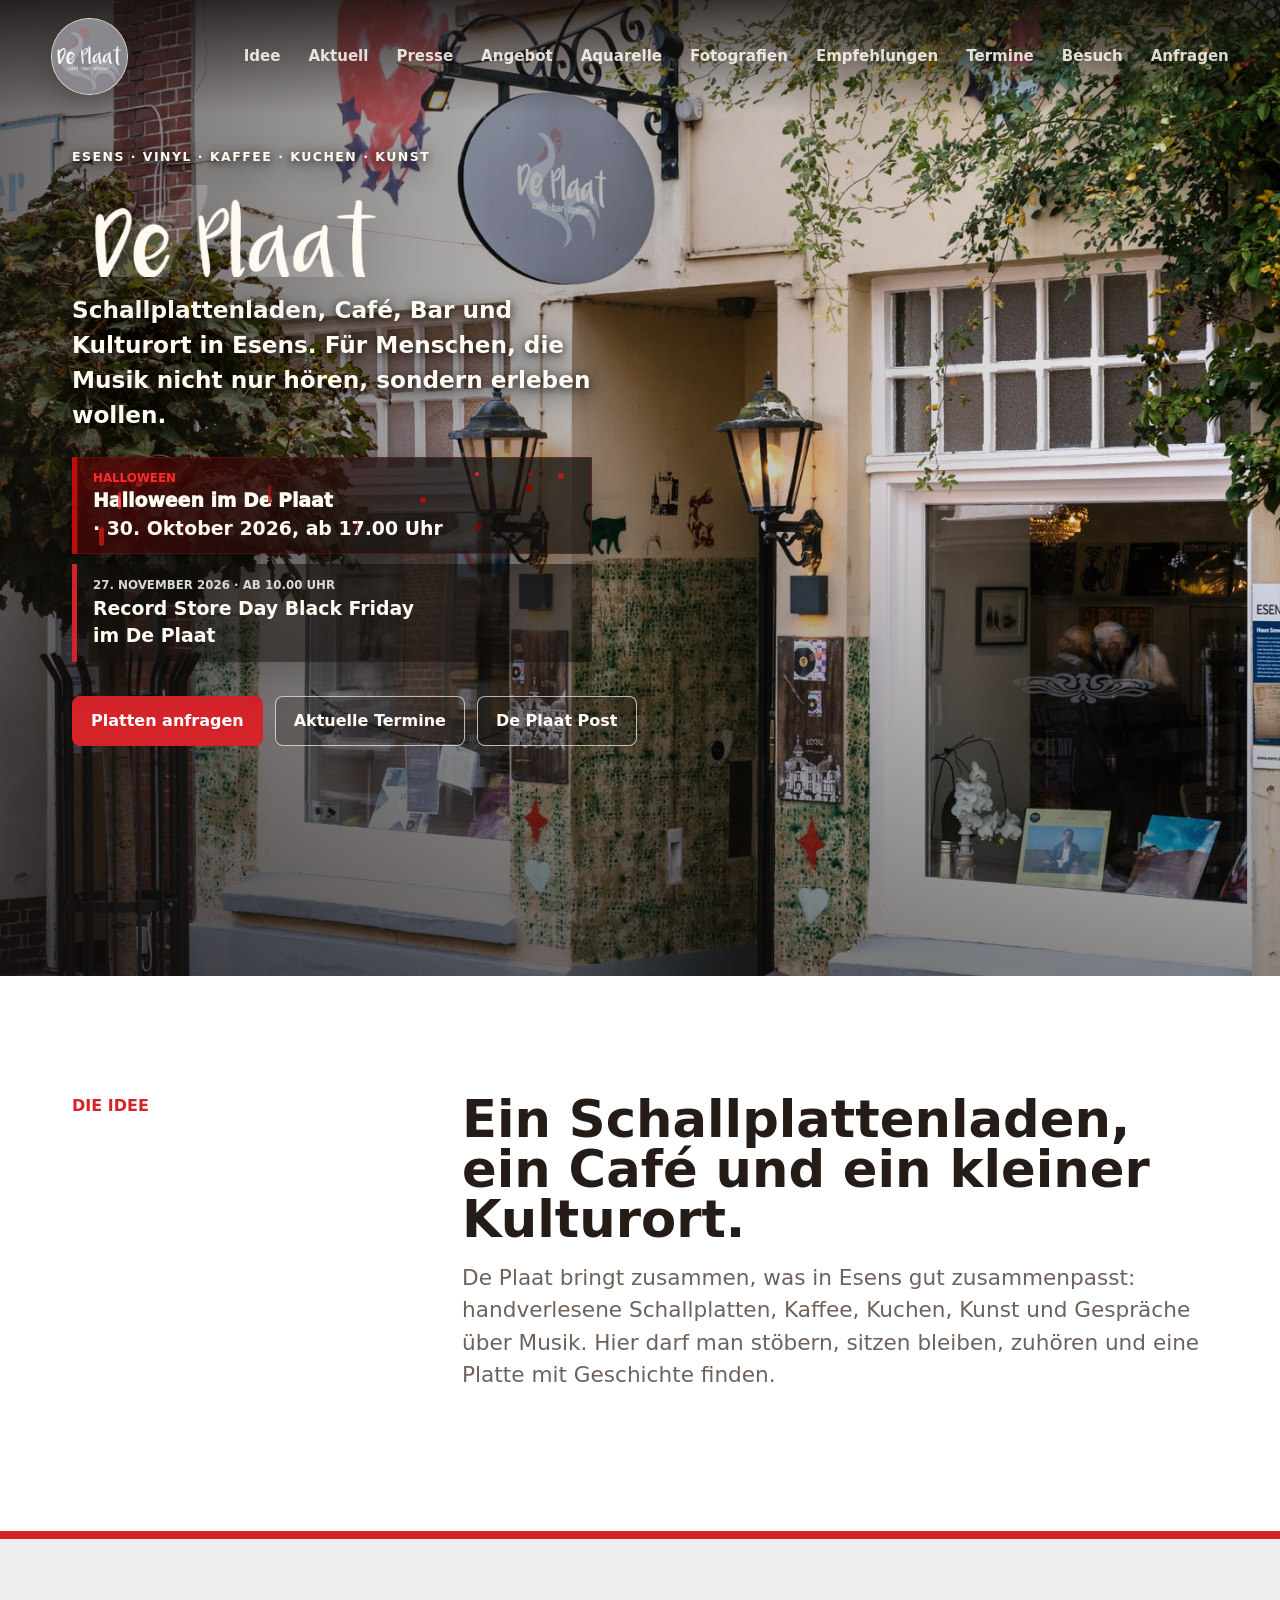
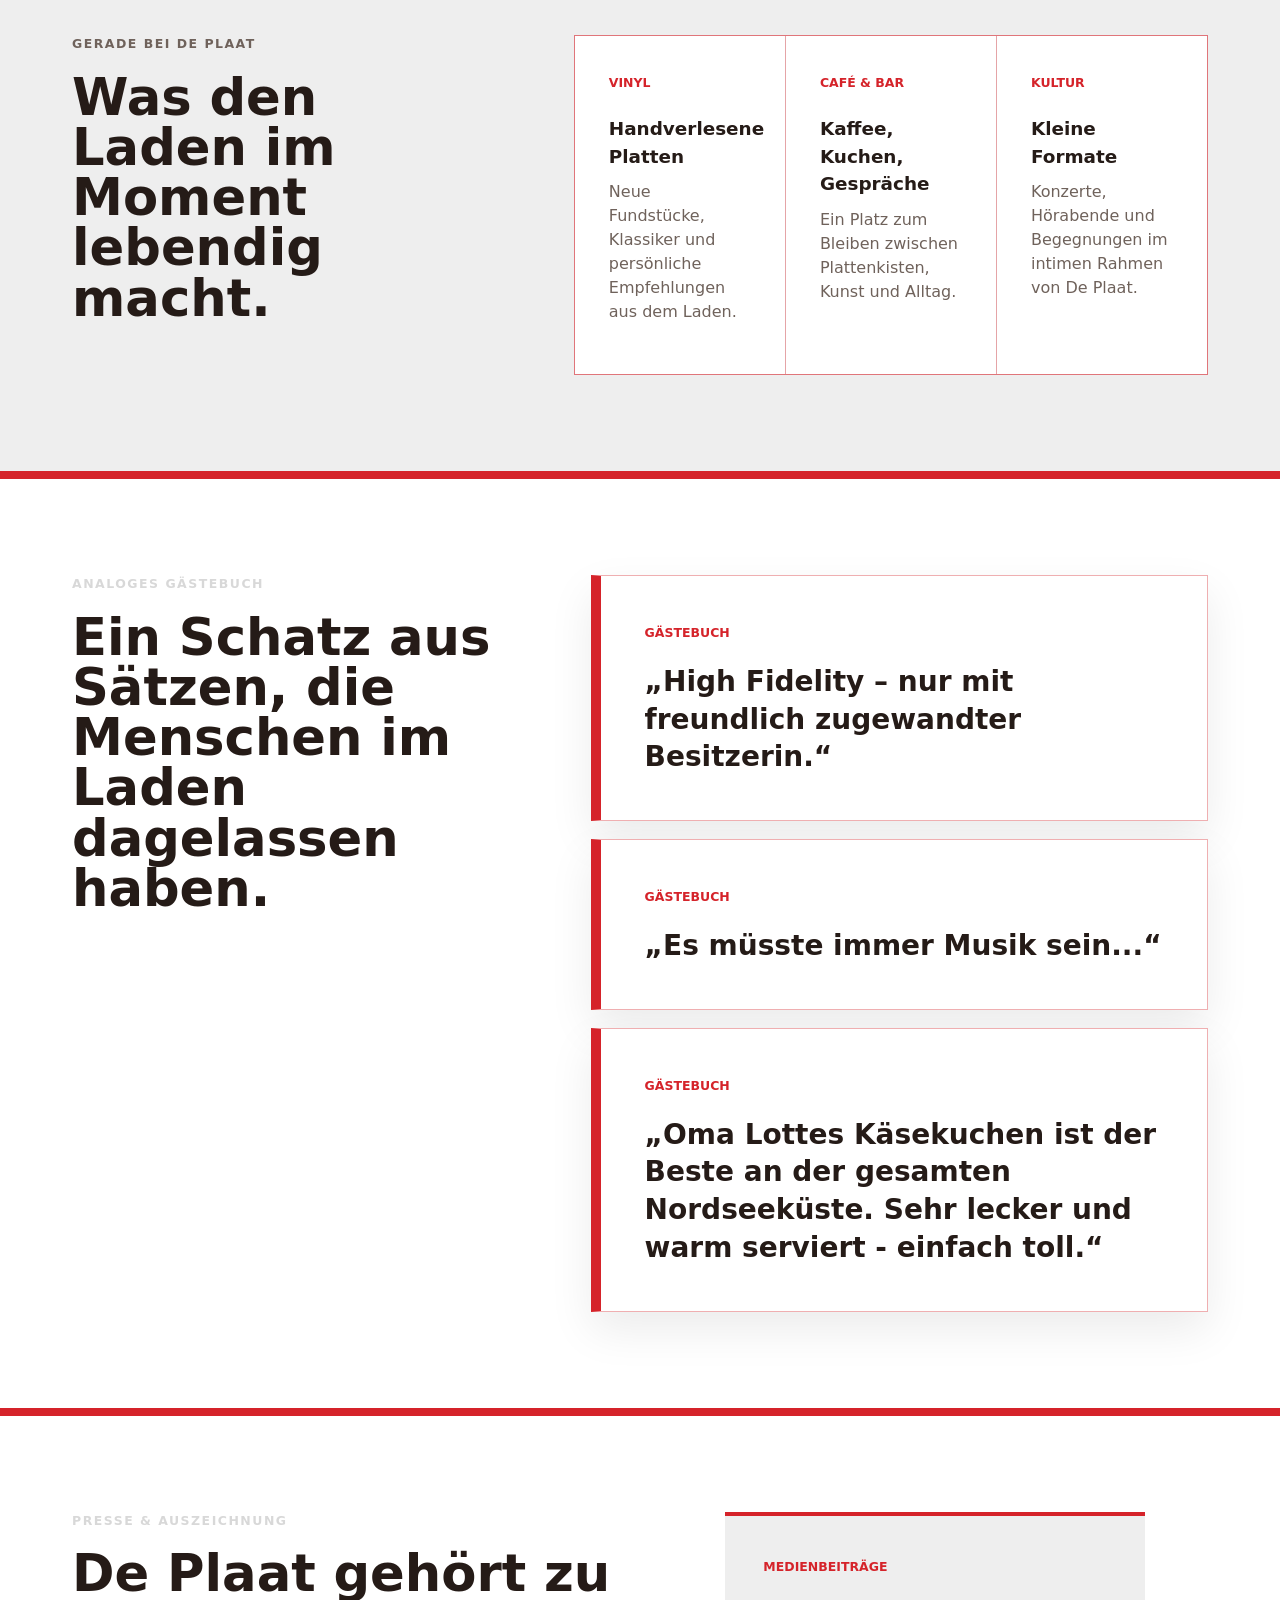
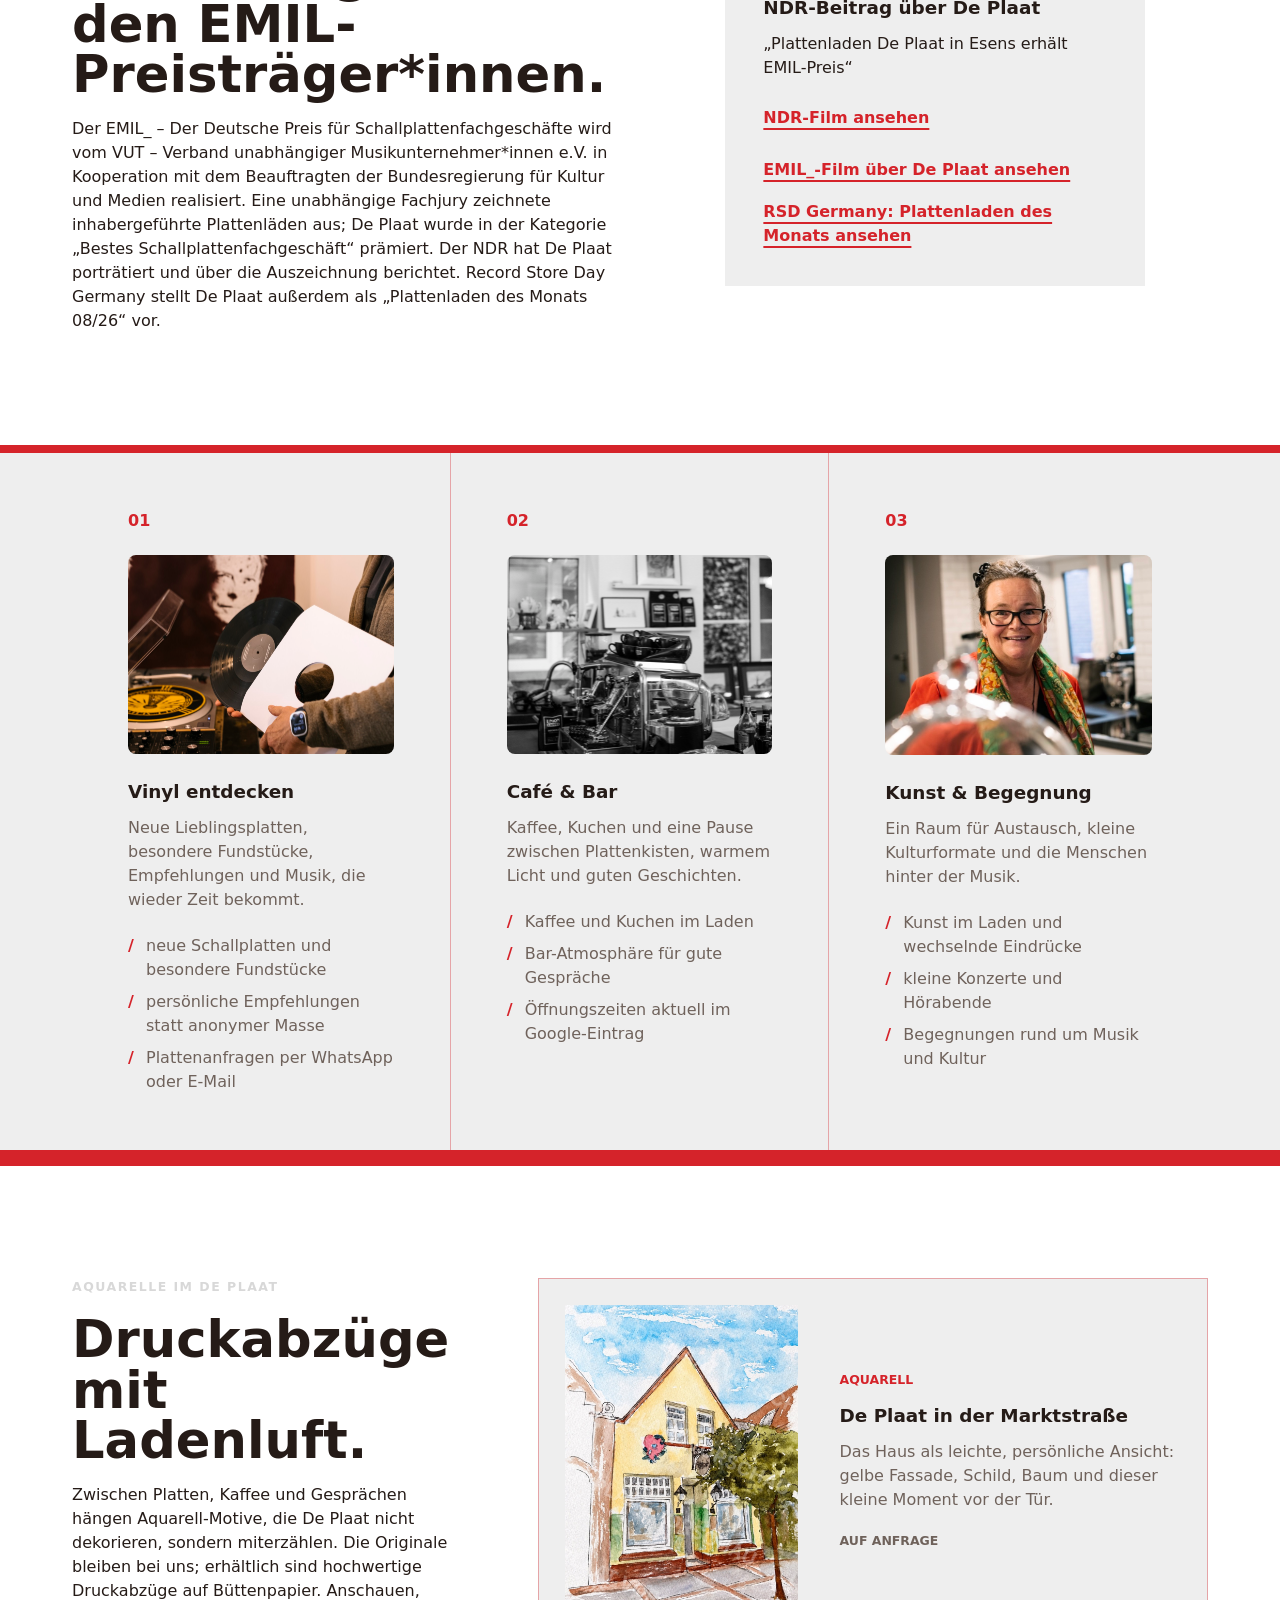
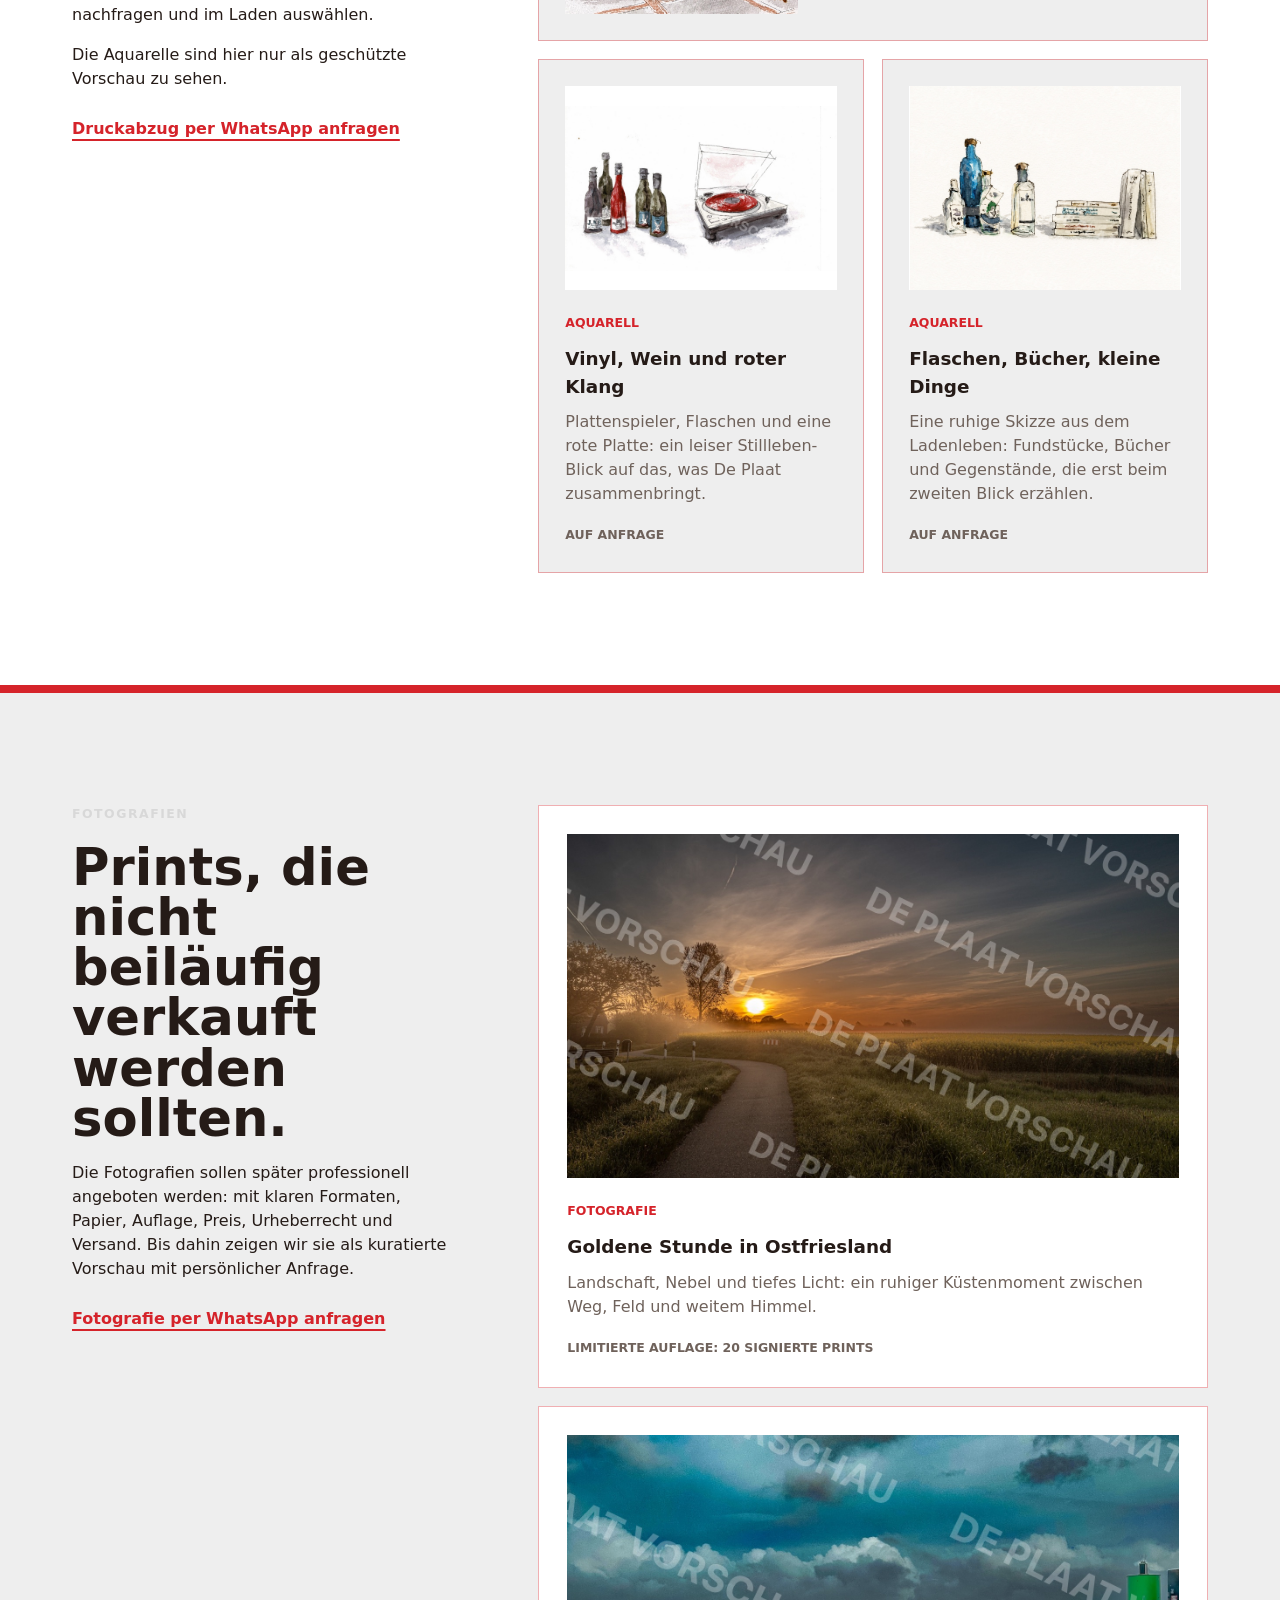
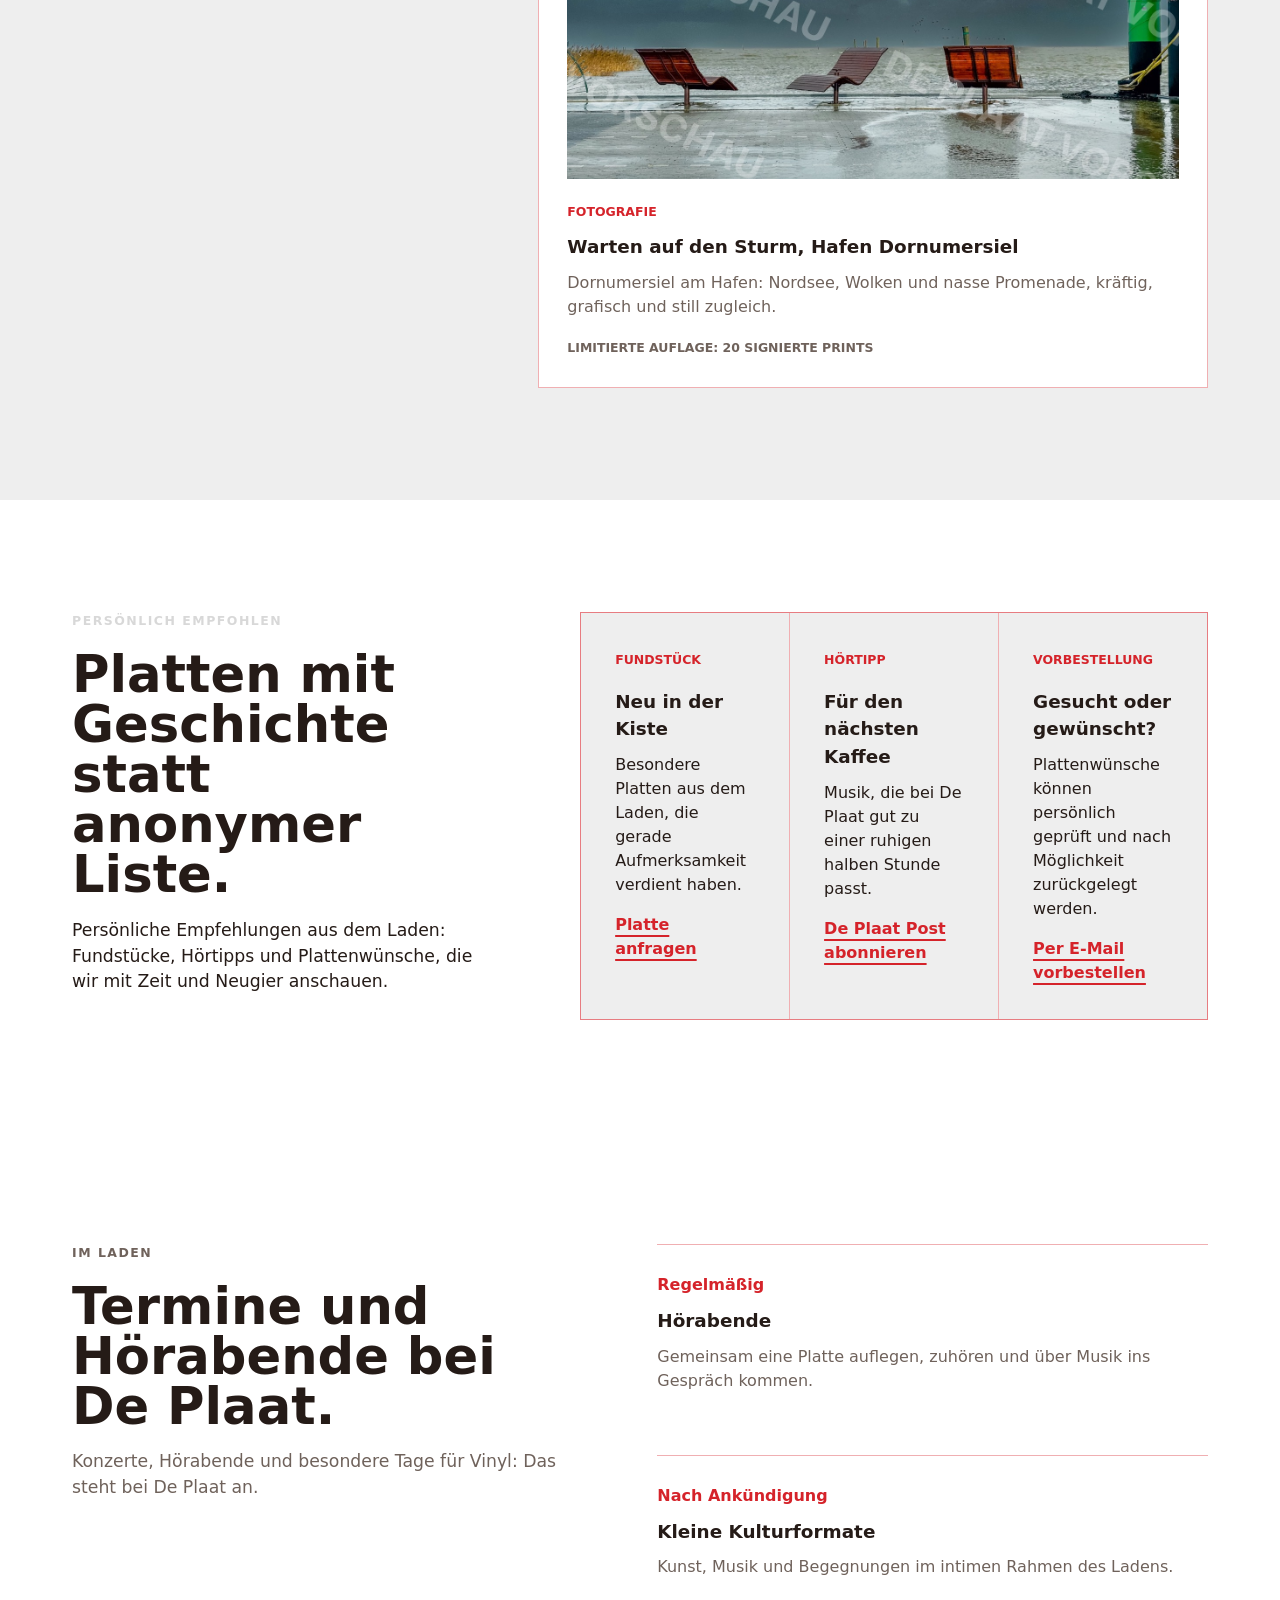
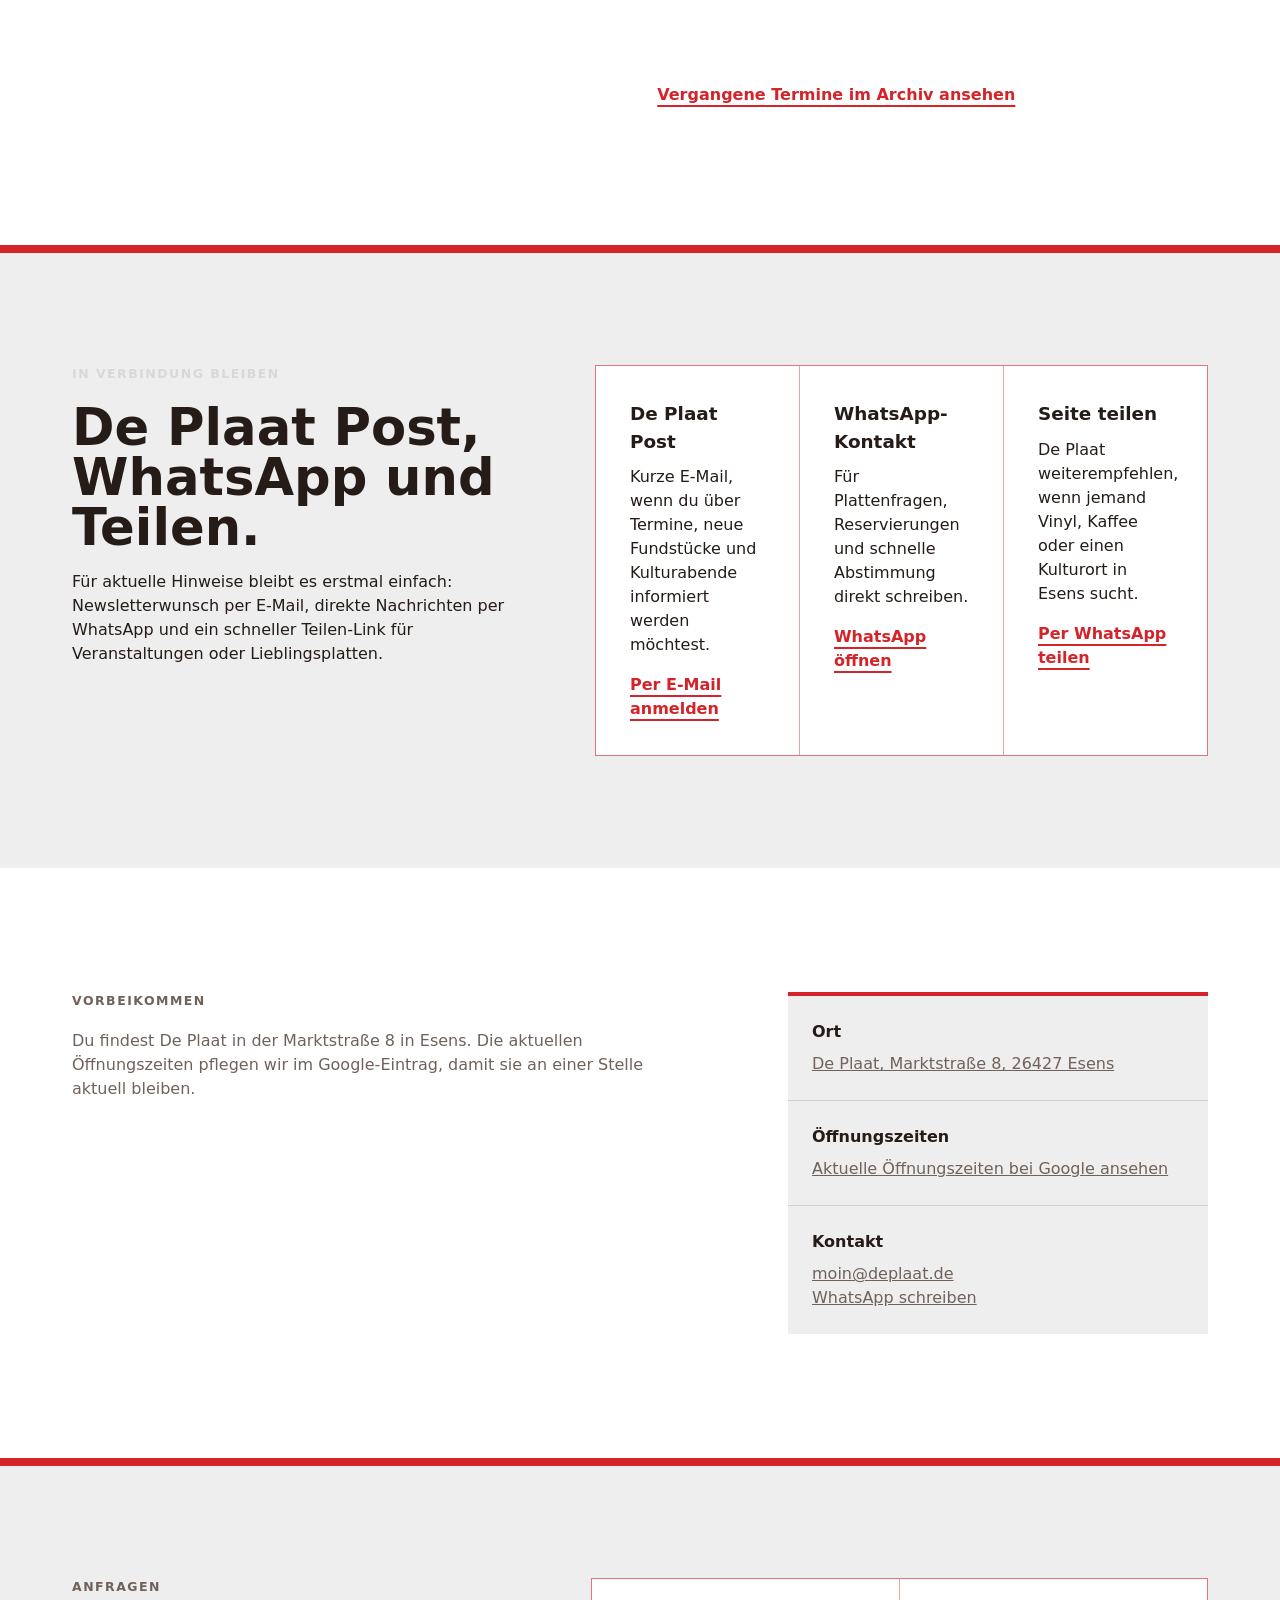
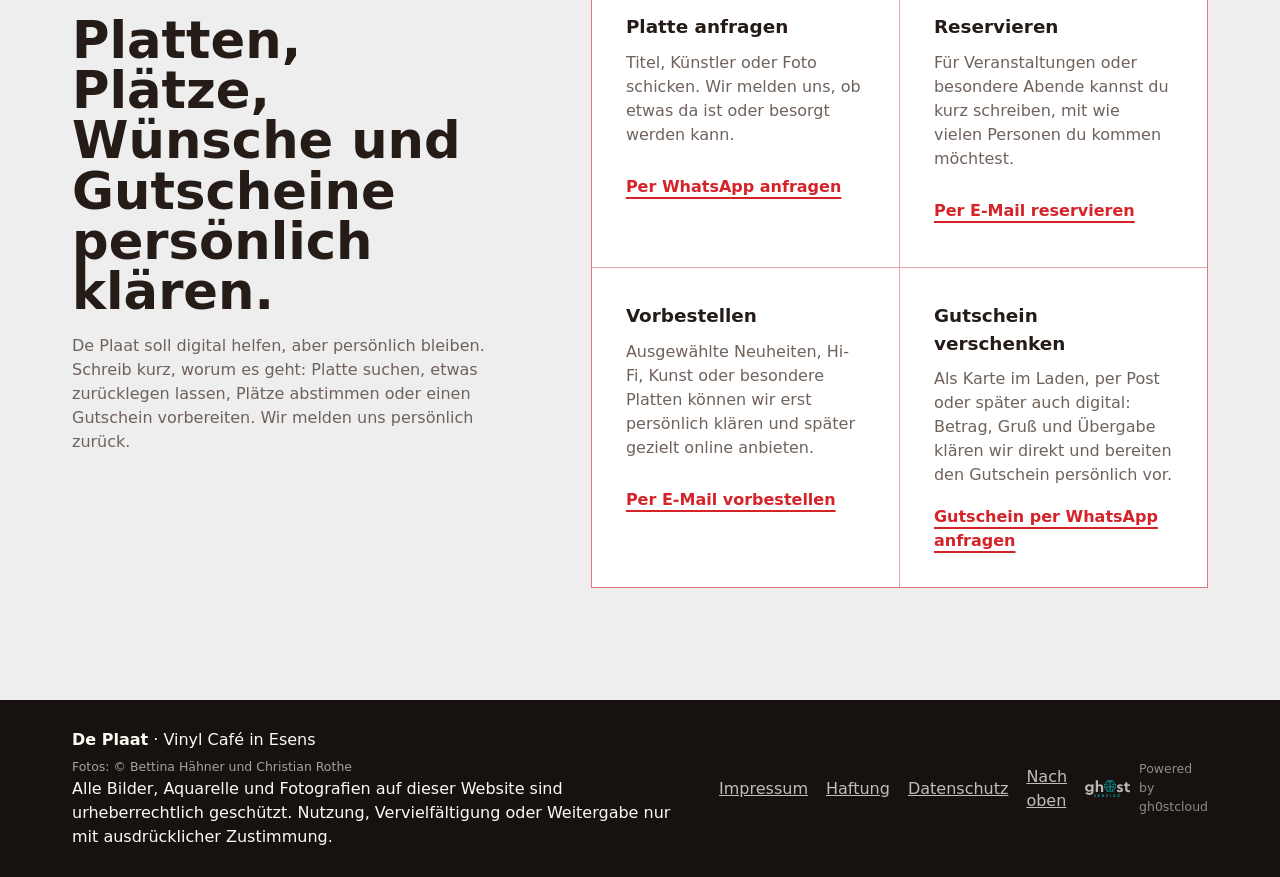
==== commit ed1812c7: "Use im De Plaat for Black Friday wording" ====
--- a/index.html
+++ b/index.html
@@ -54,7 +54,7 @@
             "startDate": "2026-11-27T10:00:00+01:00",
             "eventAttendanceMode": "https://schema.org/OfflineEventAttendanceMode",
             "eventStatus": "https://schema.org/EventScheduled",
-            "description": "Record Store Day Black Friday am 27. November 2026 ab 10.00 Uhr bei De Plaat in Esens.",
+            "description": "Record Store Day Black Friday am 27. November 2026 ab 10.00 Uhr im De Plaat in Esens.",
             "location": {
               "@type": "Place",
               "name": "De Plaat",
@@ -118,7 +118,7 @@
             </a>
             <a class="hero-event-callout" href="/termine/record-store-day-black-friday-2026.html">
               <span>27. November 2026 · ab 10.00 Uhr</span>
-              <strong>Record Store Day Black Friday</strong> bei De Plaat
+              <strong>Record Store Day Black Friday</strong> im De Plaat
             </a>
           </div>
           <div class="hero-actions">
@@ -341,7 +341,7 @@
             <article>
               <time datetime="2026-11-27T10:00:00+01:00">Freitag, 27. November 2026, ab 10.00 Uhr</time>
               <h3>Record Store Day Black Friday</h3>
-              <p>Ein Tag für Vinyl und Musik bei De Plaat. Kommt zum Record Store Day Black Friday vorbei und entdeckt besondere Platten. Weitere Informationen folgen.</p>
+              <p>Ein Tag für Vinyl und Musik im De Plaat. Kommt zum Record Store Day Black Friday vorbei und entdeckt besondere Platten. Weitere Informationen folgen.</p>
               <a class="text-link" href="/termine/record-store-day-black-friday-2026.html">Termin ansehen</a>
             </article>
             <article>
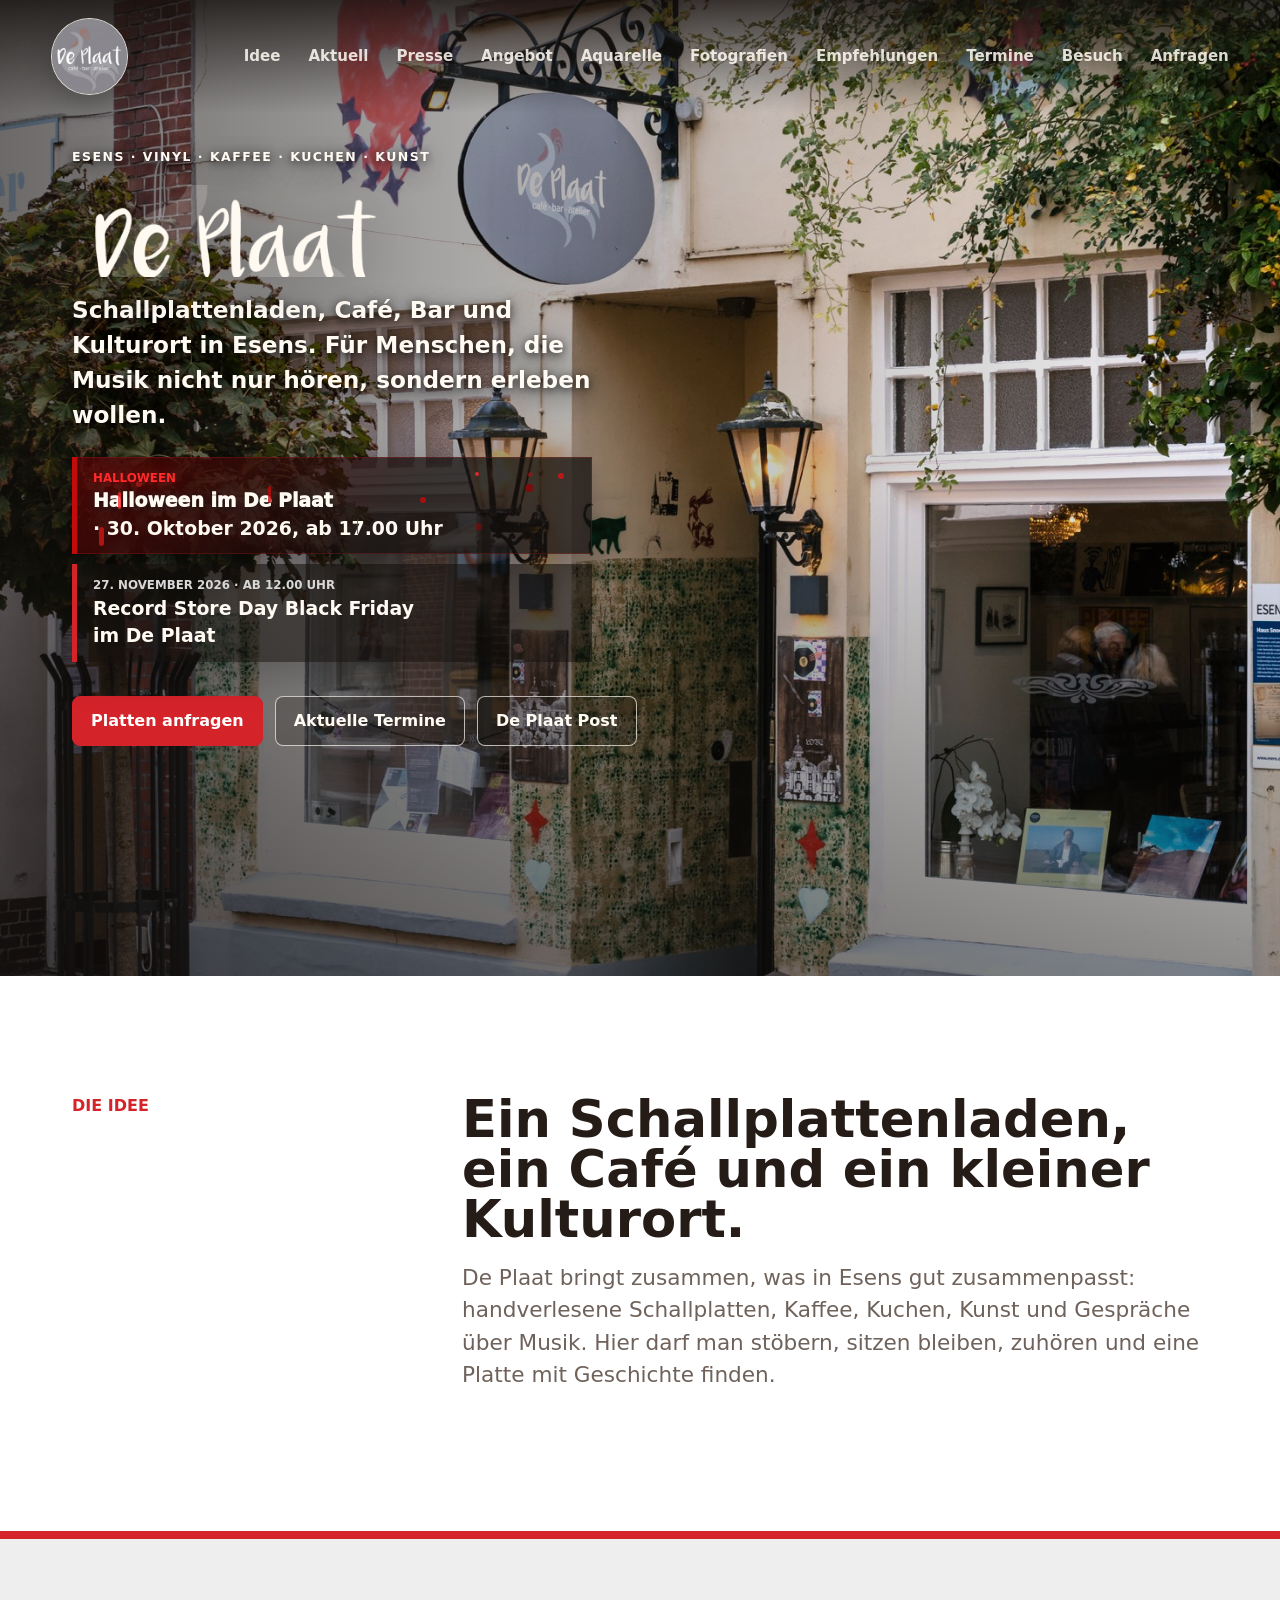
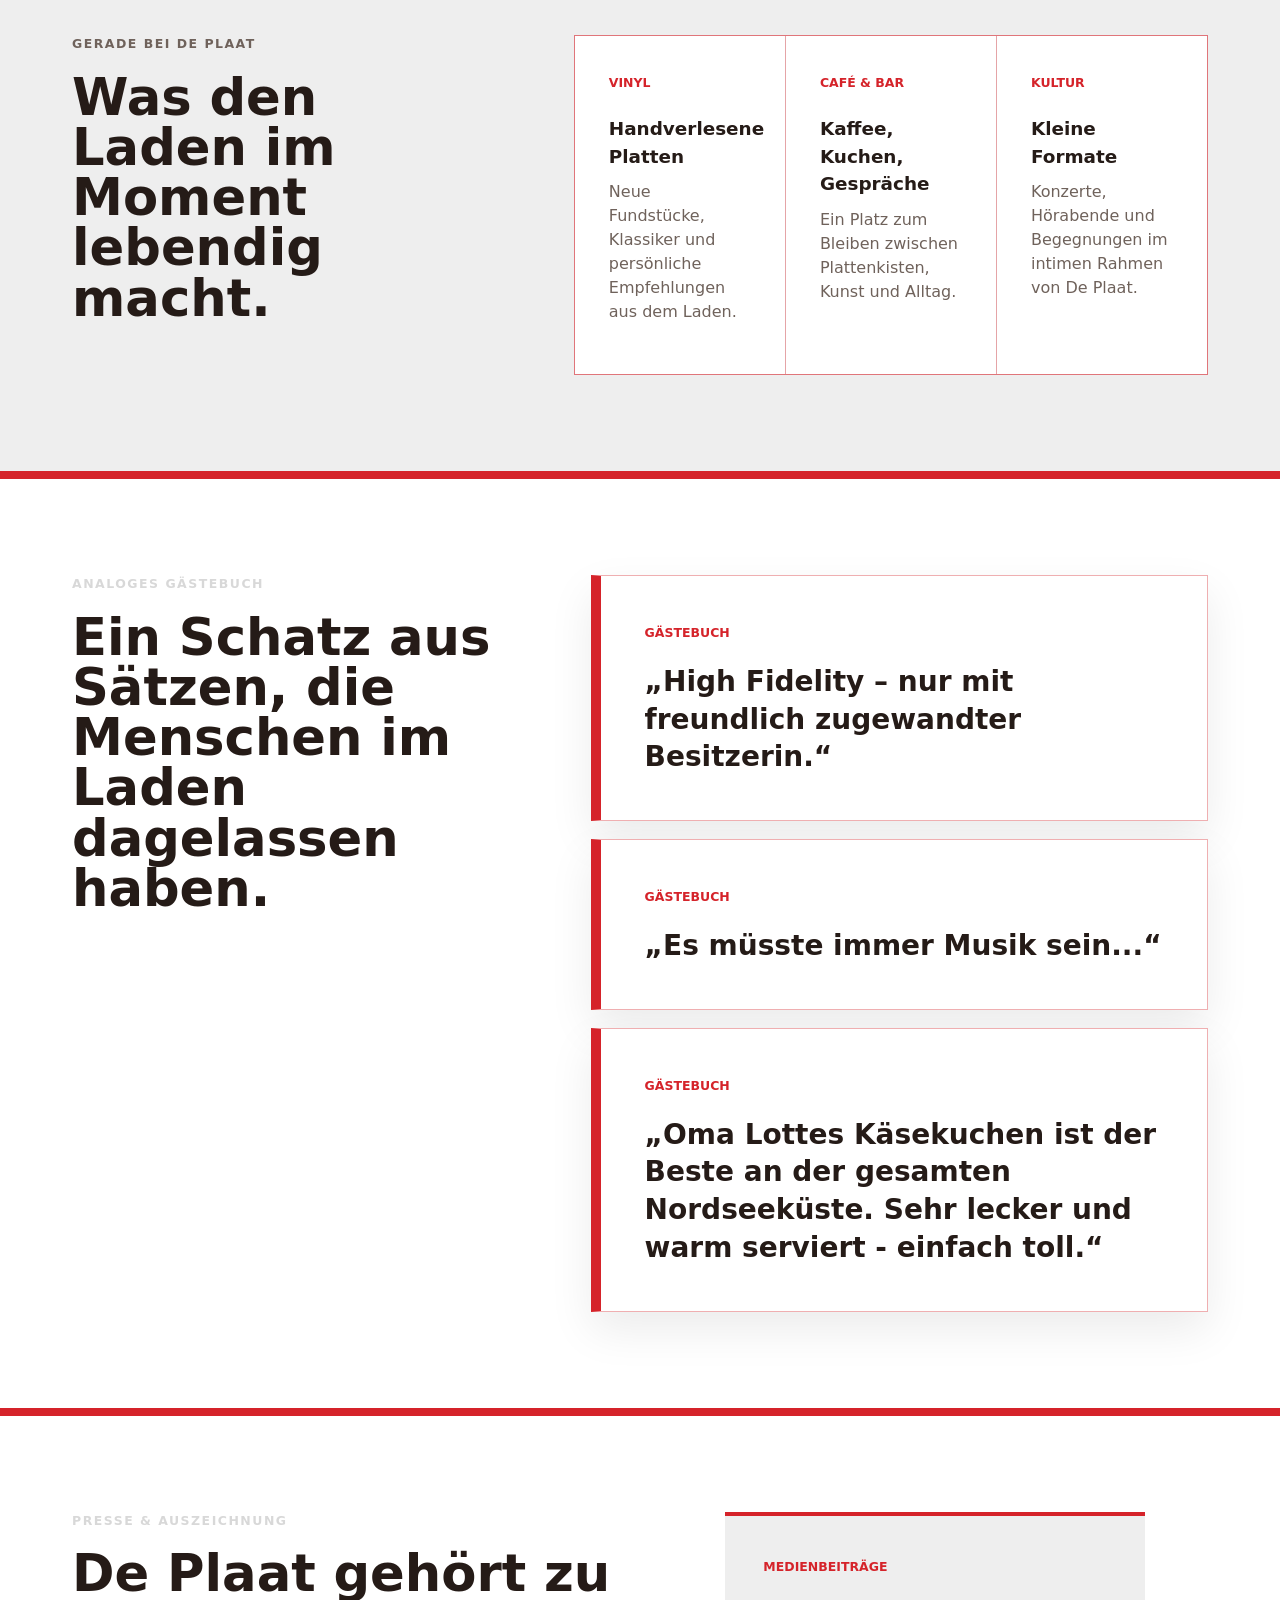
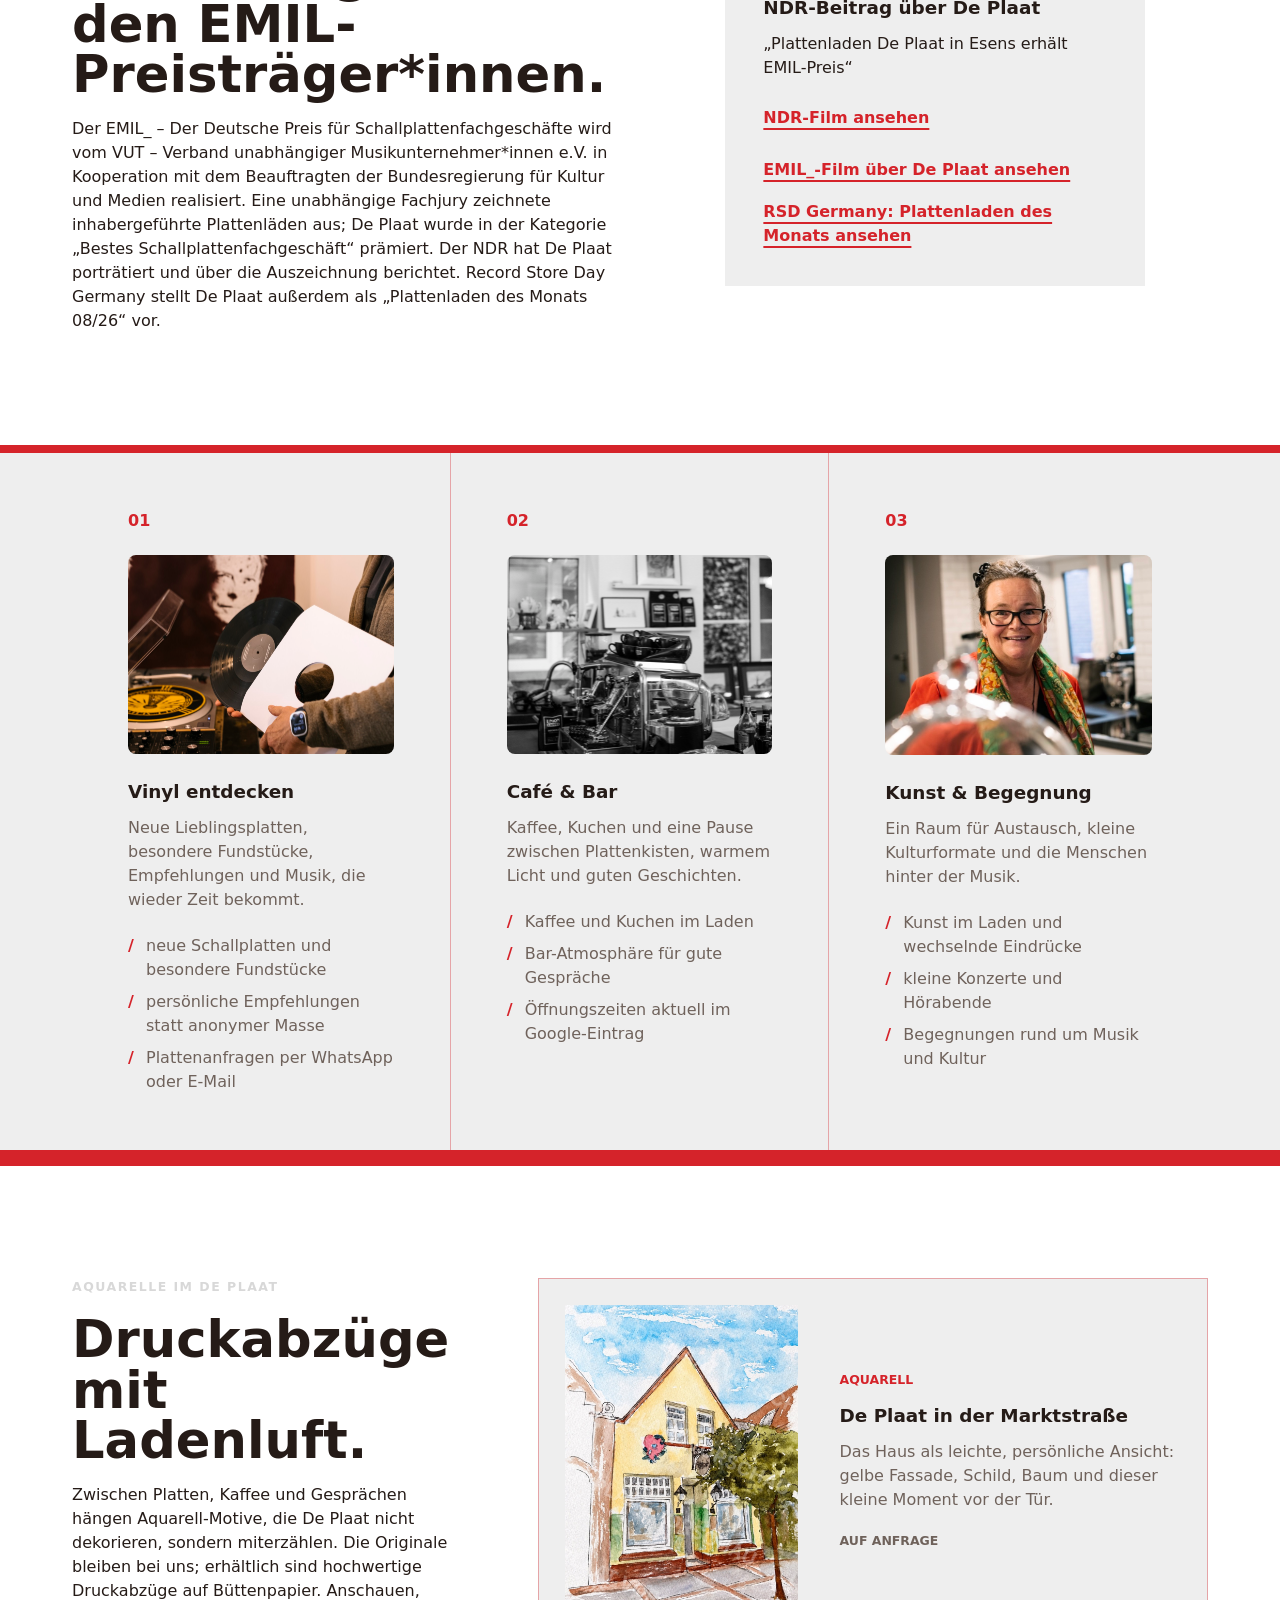
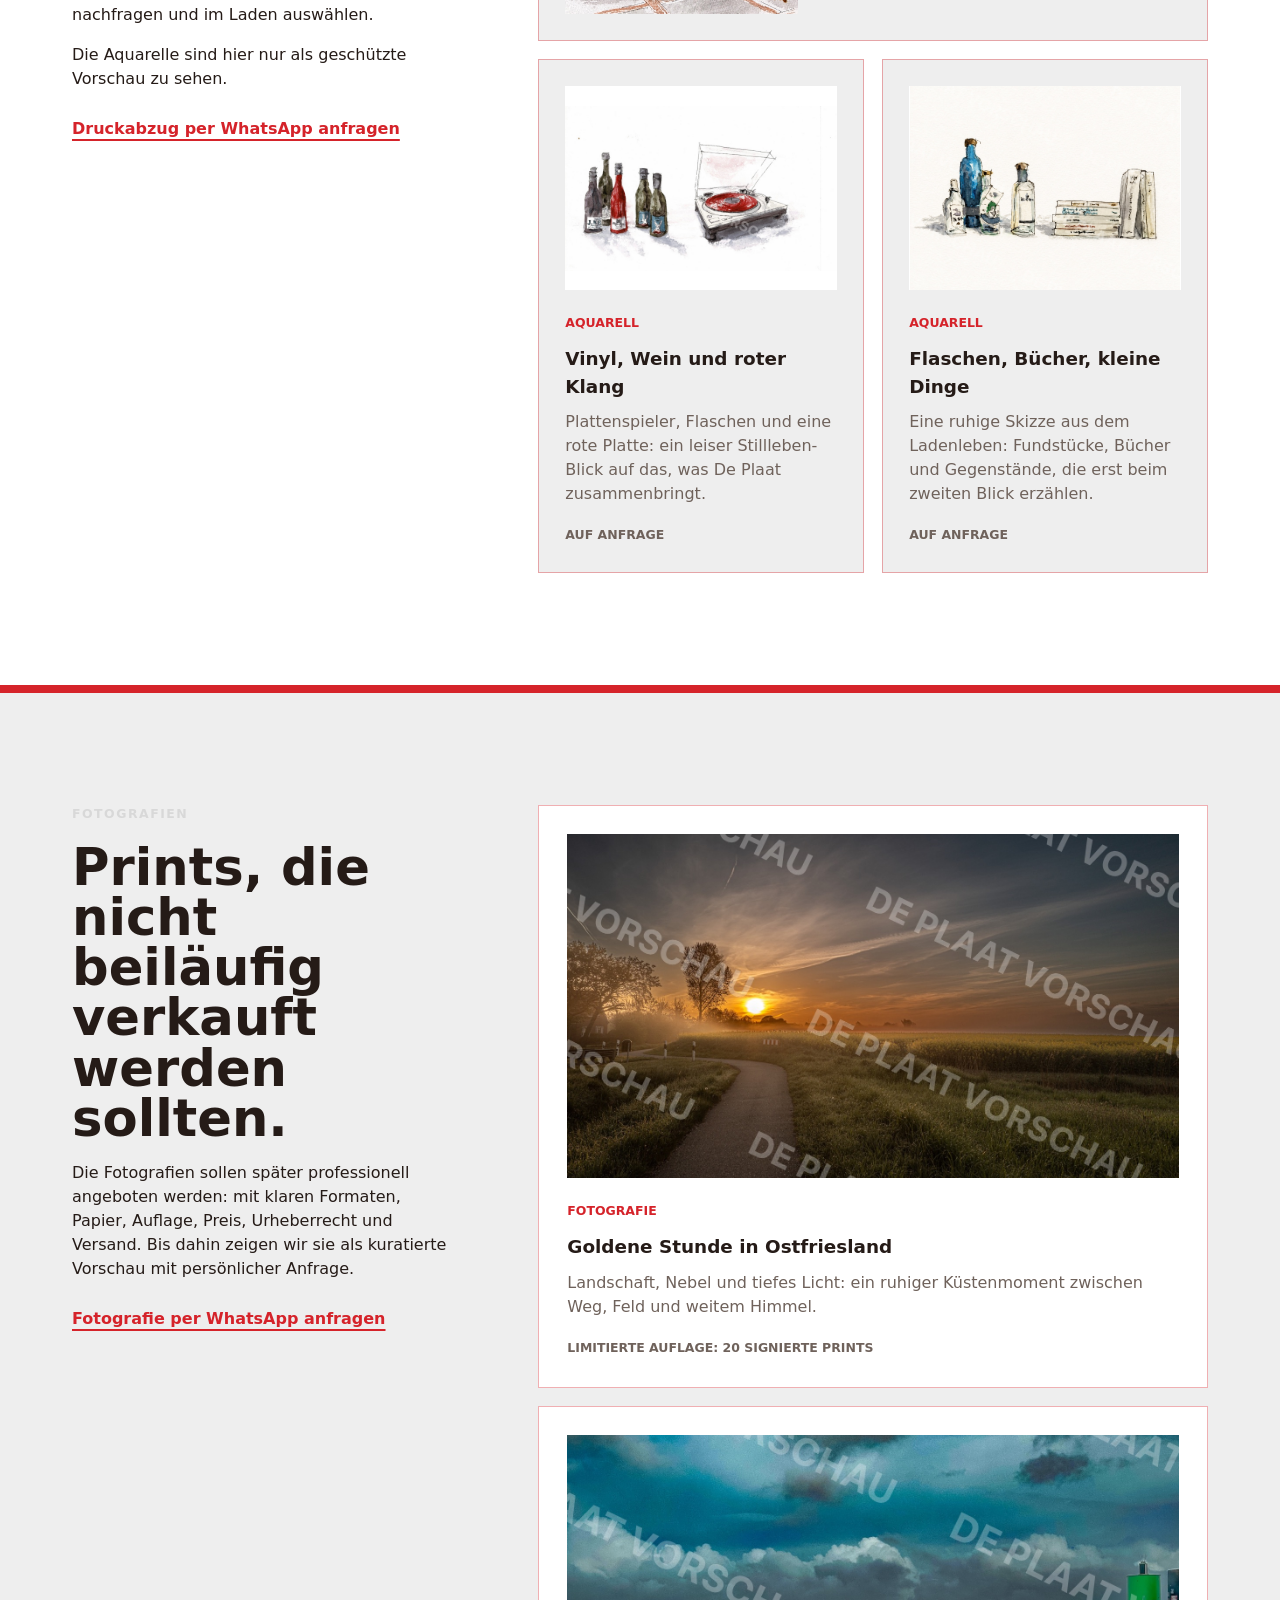
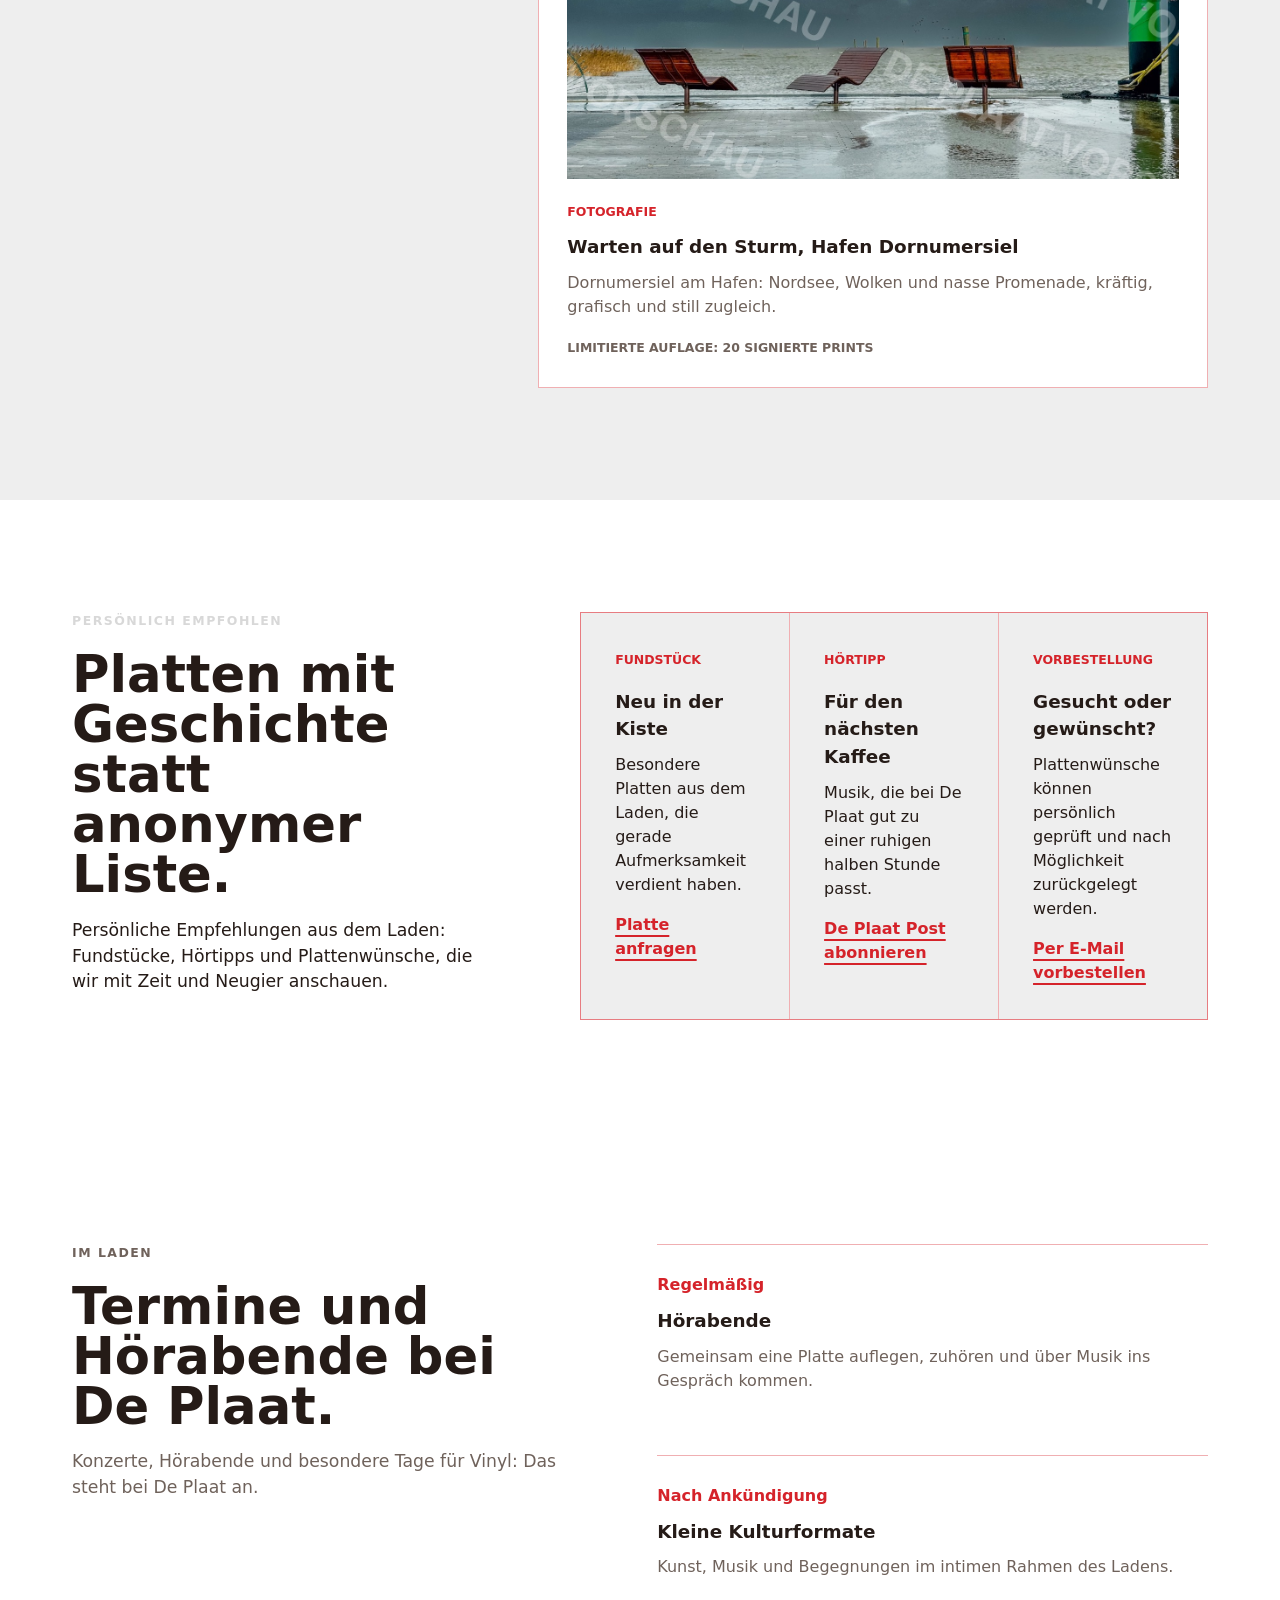
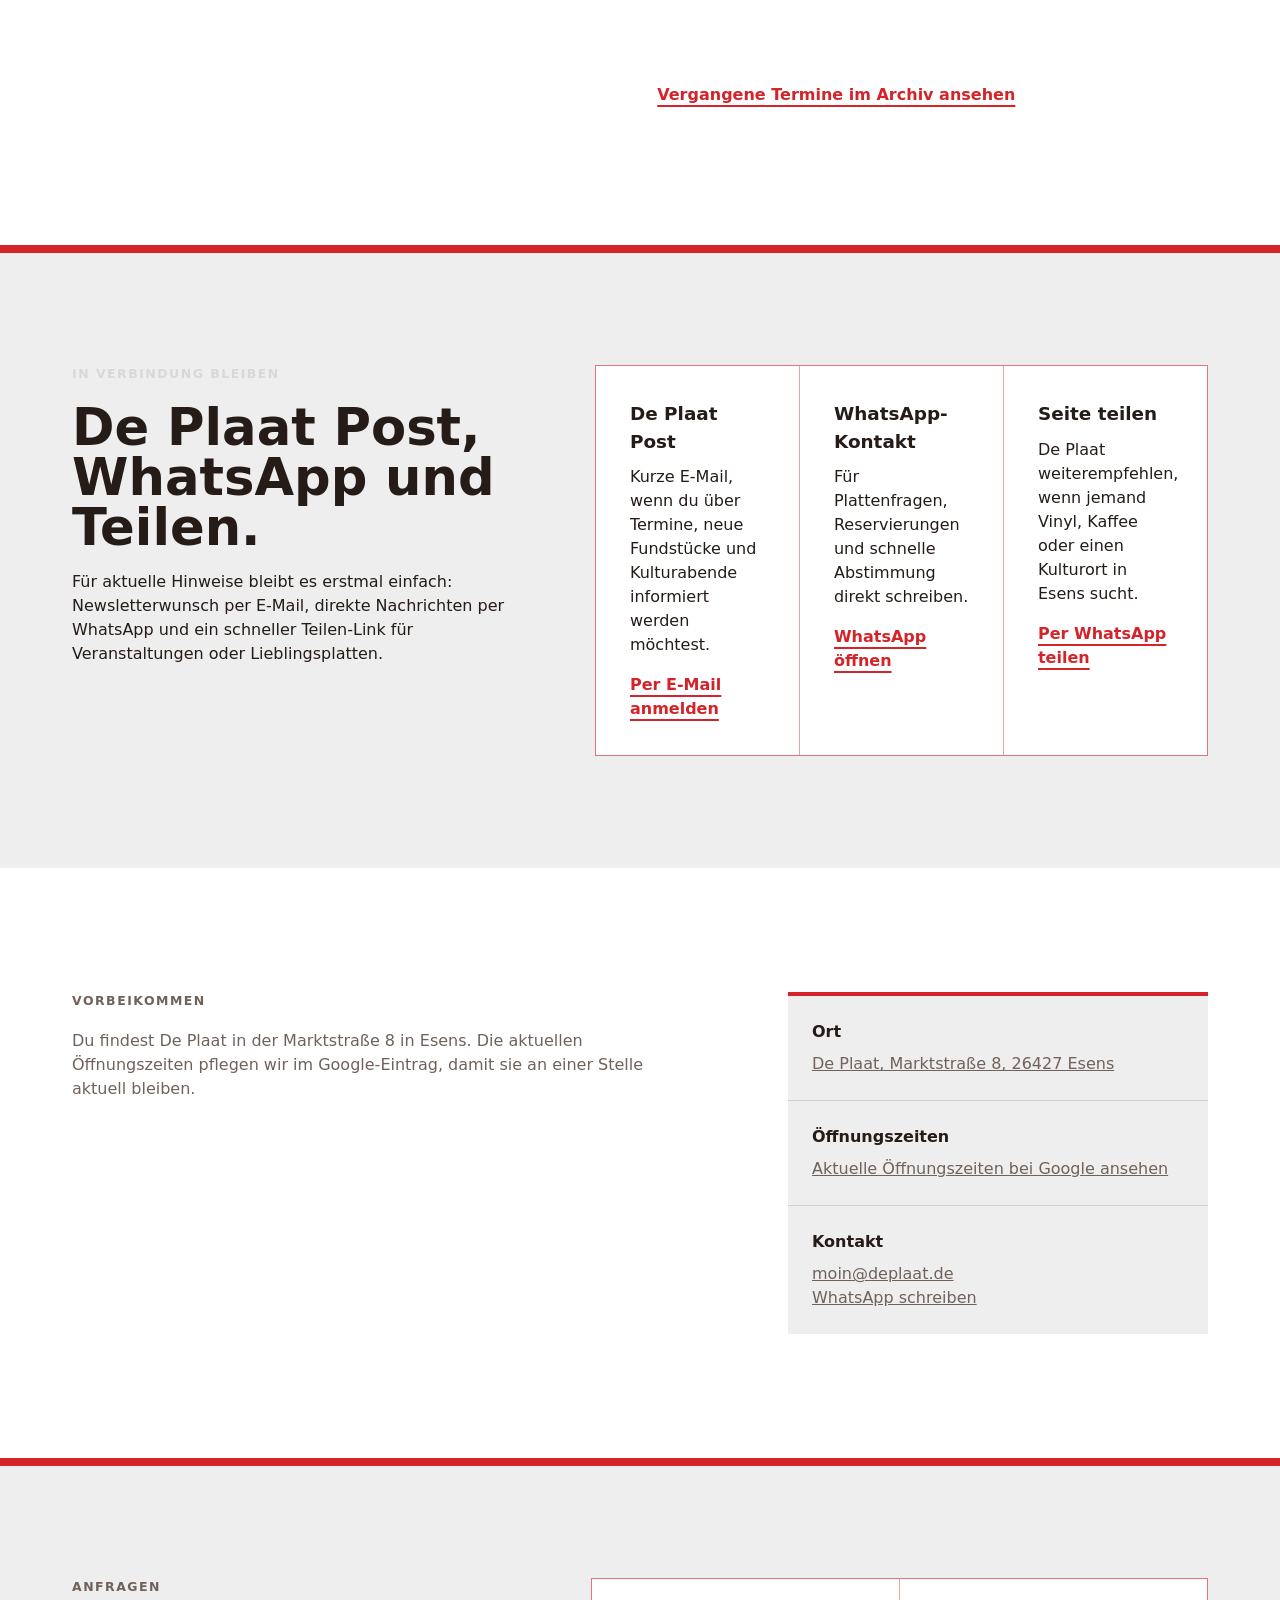
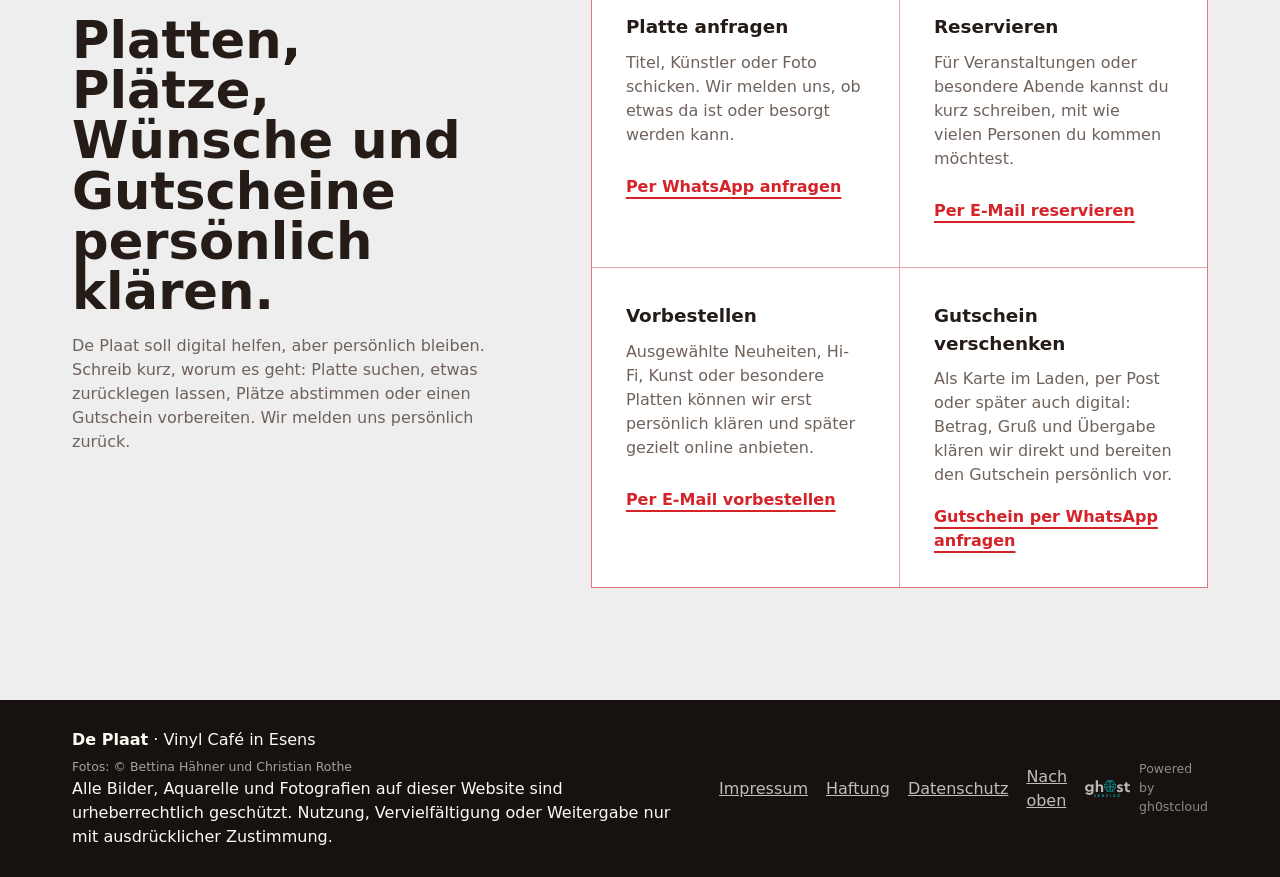
==== commit 06ab7492: "Move Black Friday opening time to noon" ====
--- a/index.html
+++ b/index.html
@@ -51,10 +51,10 @@
             "@type": "Event",
             "name": "Record Store Day Black Friday",
             "url": "https://www.deplaat.de/termine/record-store-day-black-friday-2026.html",
-            "startDate": "2026-11-27T10:00:00+01:00",
+            "startDate": "2026-11-27T12:00:00+01:00",
             "eventAttendanceMode": "https://schema.org/OfflineEventAttendanceMode",
             "eventStatus": "https://schema.org/EventScheduled",
-            "description": "Record Store Day Black Friday am 27. November 2026 ab 10.00 Uhr im De Plaat in Esens.",
+            "description": "Record Store Day Black Friday am 27. November 2026 ab 12.00 Uhr im De Plaat in Esens.",
             "location": {
               "@type": "Place",
               "name": "De Plaat",
@@ -117,7 +117,7 @@
               <strong>Halloween im De Plaat</strong> · 30. Oktober 2026, ab 17.00 Uhr
             </a>
             <a class="hero-event-callout" href="/termine/record-store-day-black-friday-2026.html">
-              <span>27. November 2026 · ab 10.00 Uhr</span>
+              <span>27. November 2026 · ab 12.00 Uhr</span>
               <strong>Record Store Day Black Friday</strong> im De Plaat
             </a>
           </div>
@@ -339,7 +339,7 @@
               <a class="text-link" href="/termine/halloween-2026.html">Termin ansehen</a>
             </article>
             <article>
-              <time datetime="2026-11-27T10:00:00+01:00">Freitag, 27. November 2026, ab 10.00 Uhr</time>
+              <time datetime="2026-11-27T12:00:00+01:00">Freitag, 27. November 2026, ab 12.00 Uhr</time>
               <h3>Record Store Day Black Friday</h3>
               <p>Ein Tag für Vinyl und Musik im De Plaat. Kommt zum Record Store Day Black Friday vorbei und entdeckt besondere Platten. Weitere Informationen folgen.</p>
               <a class="text-link" href="/termine/record-store-day-black-friday-2026.html">Termin ansehen</a>
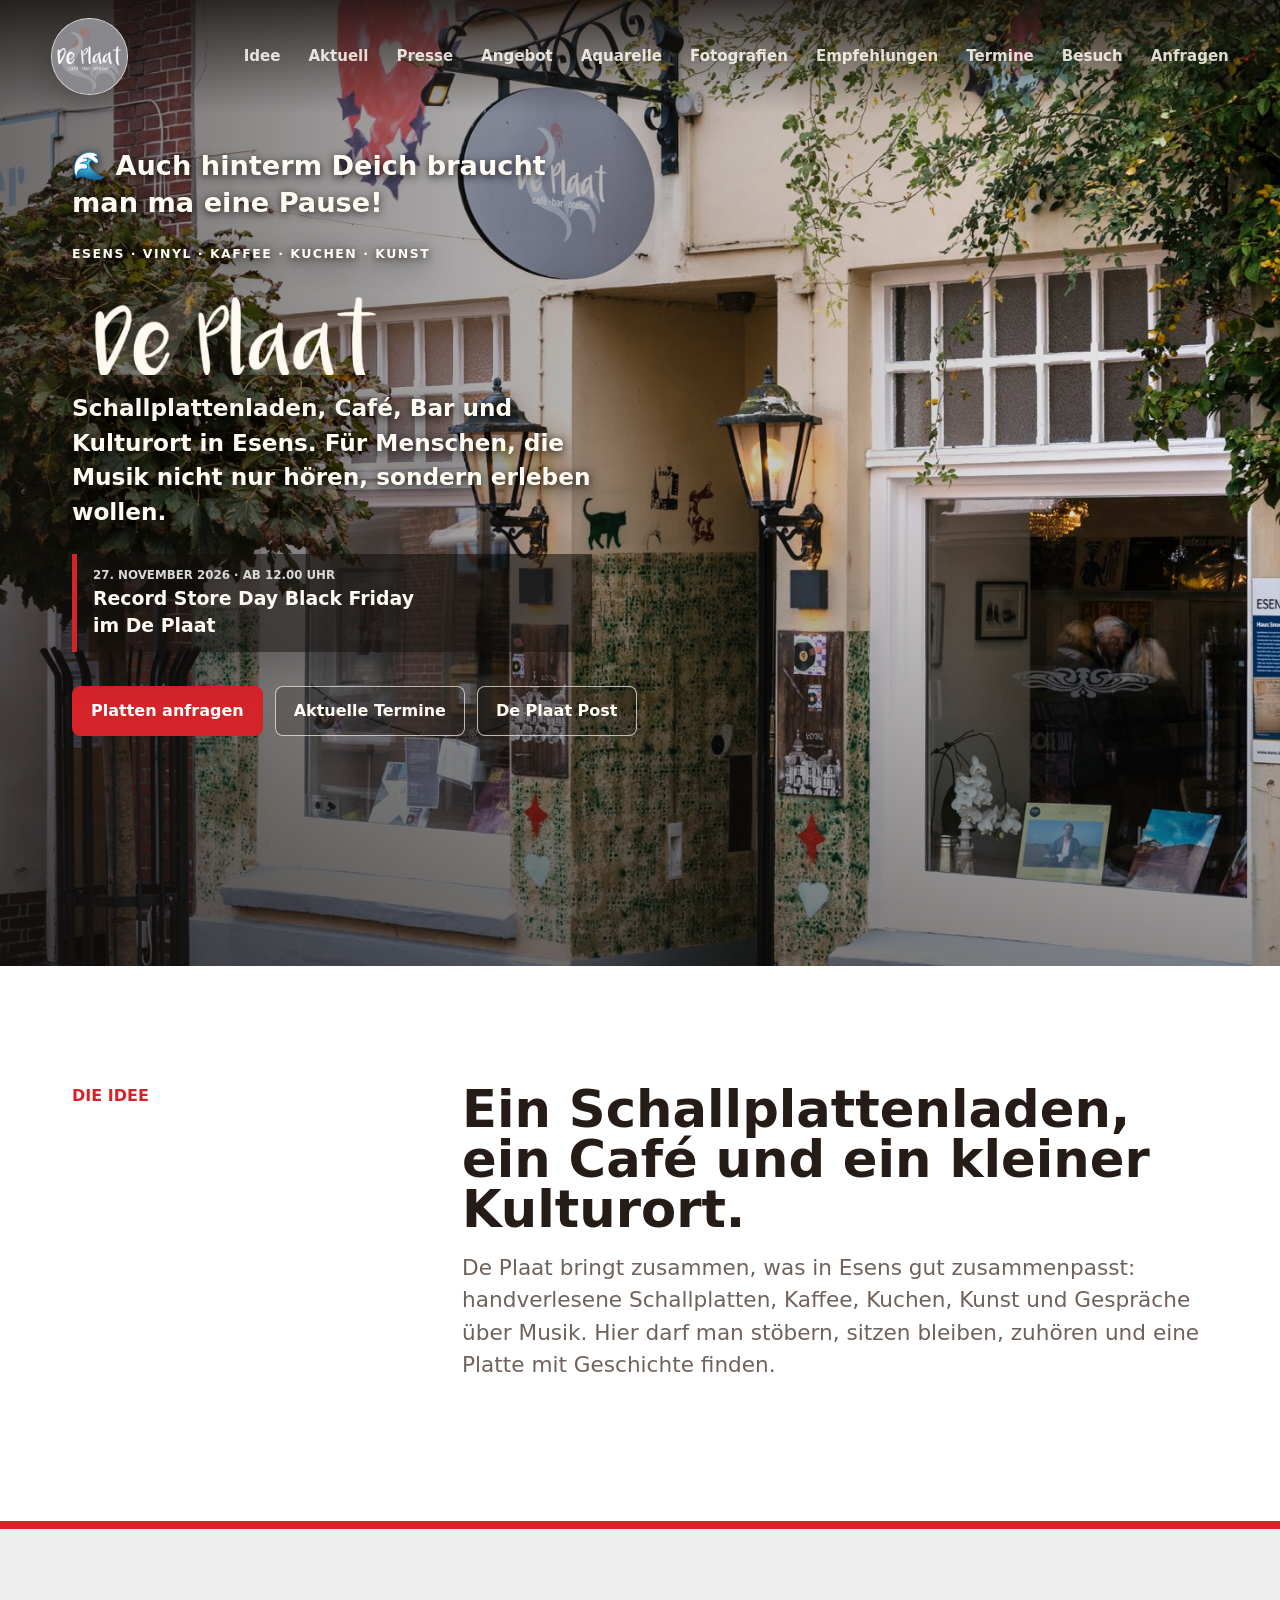
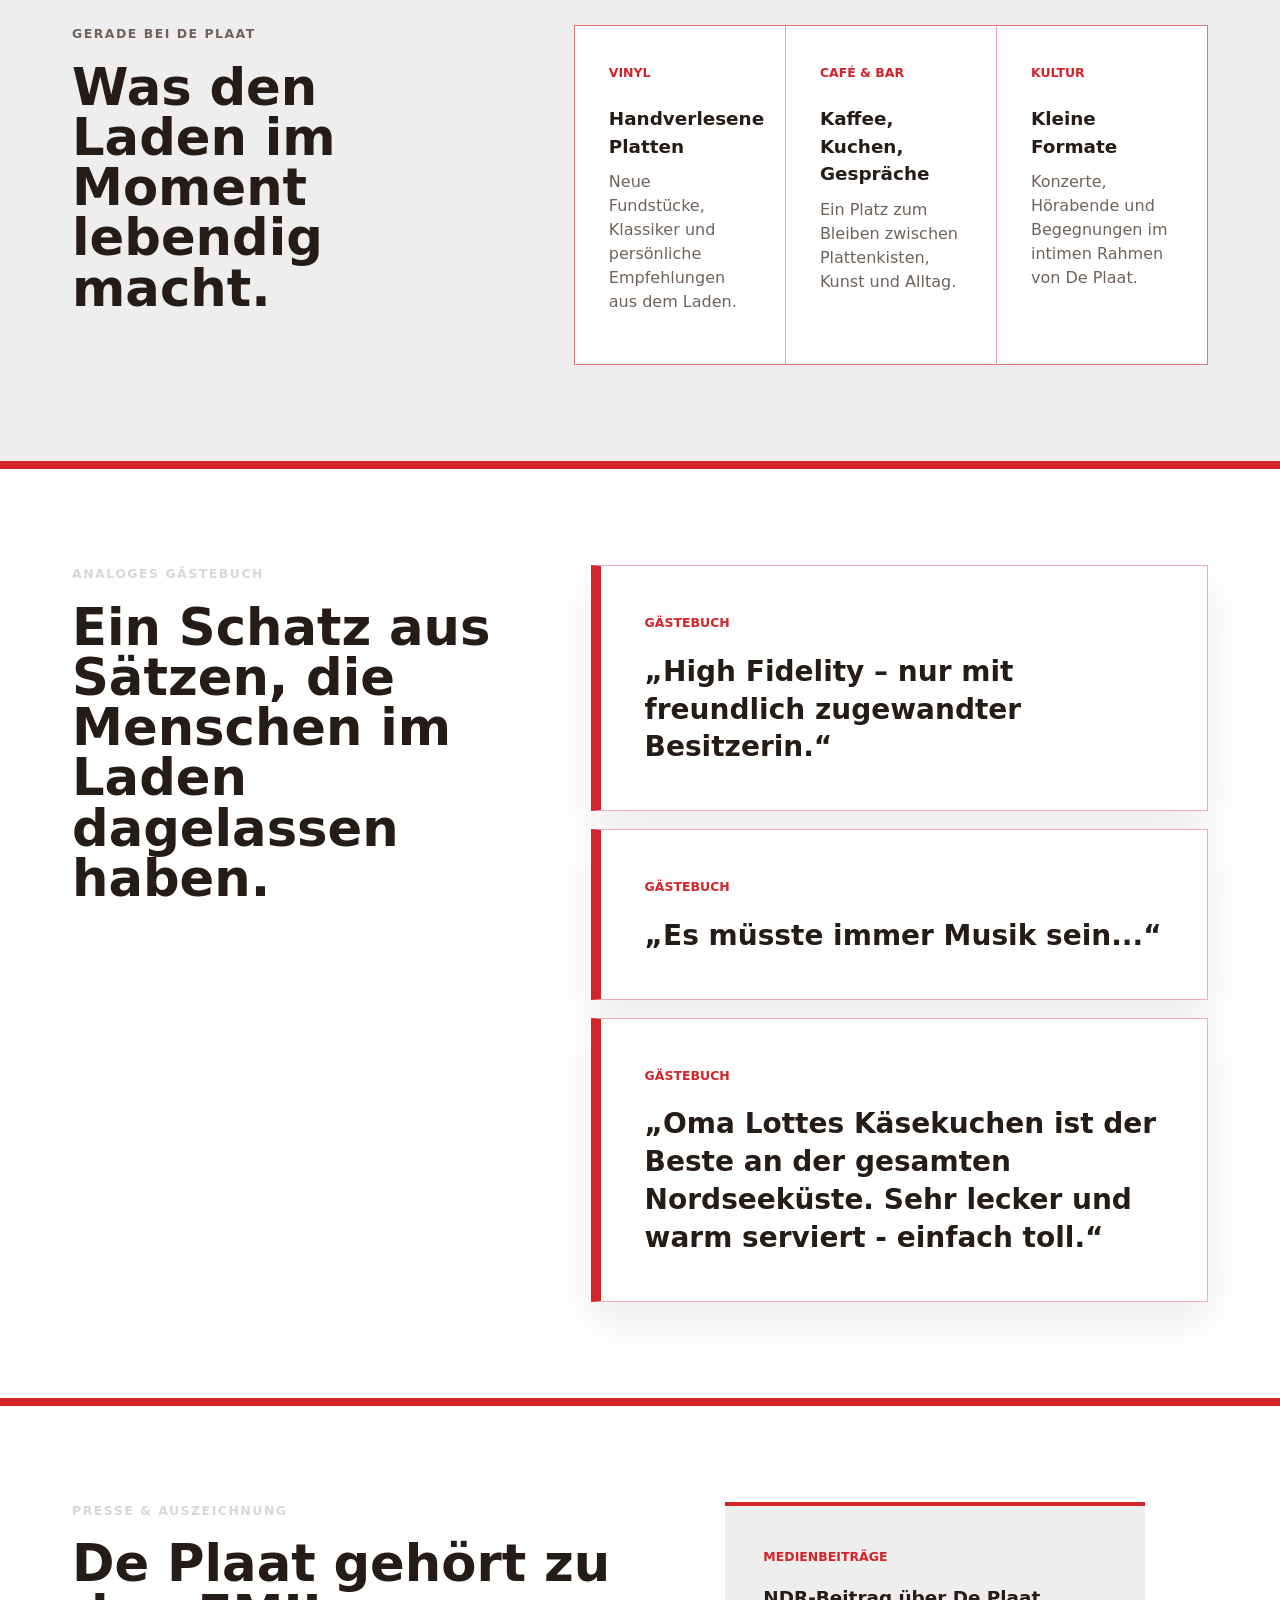
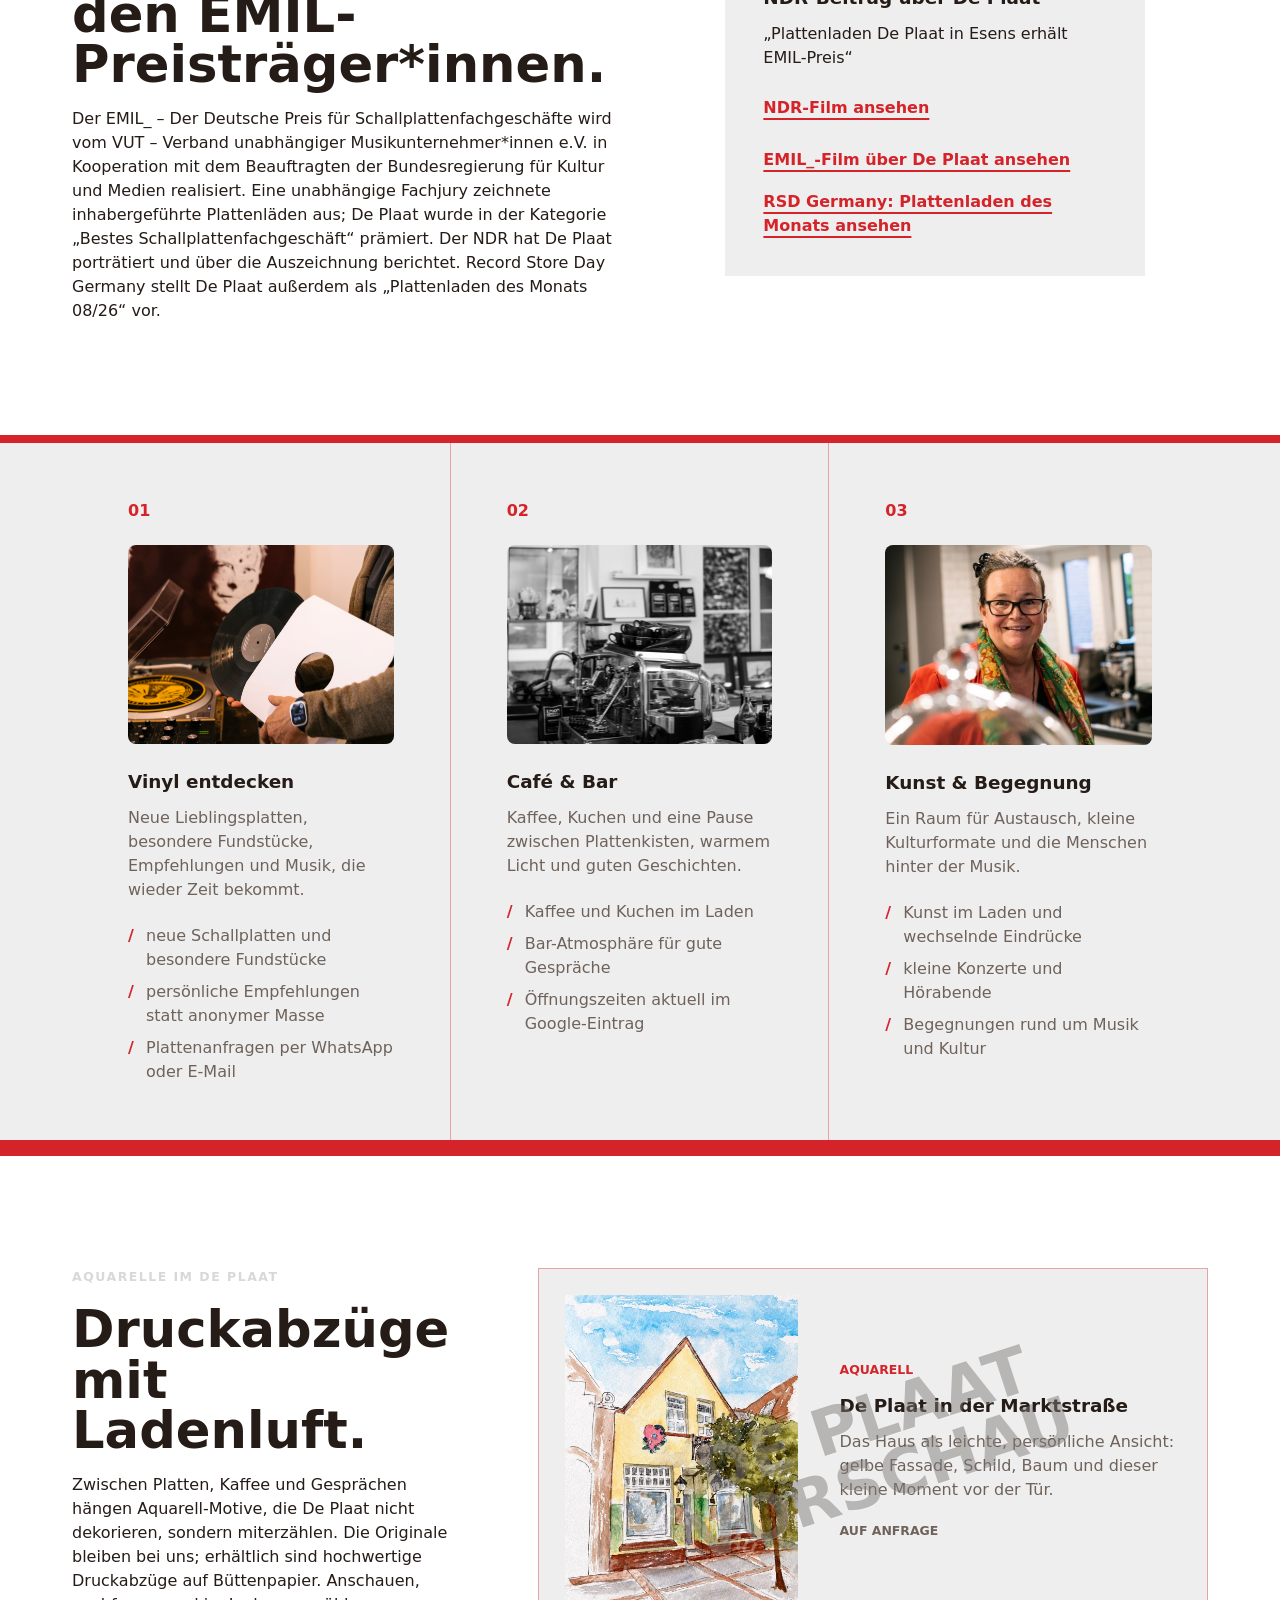
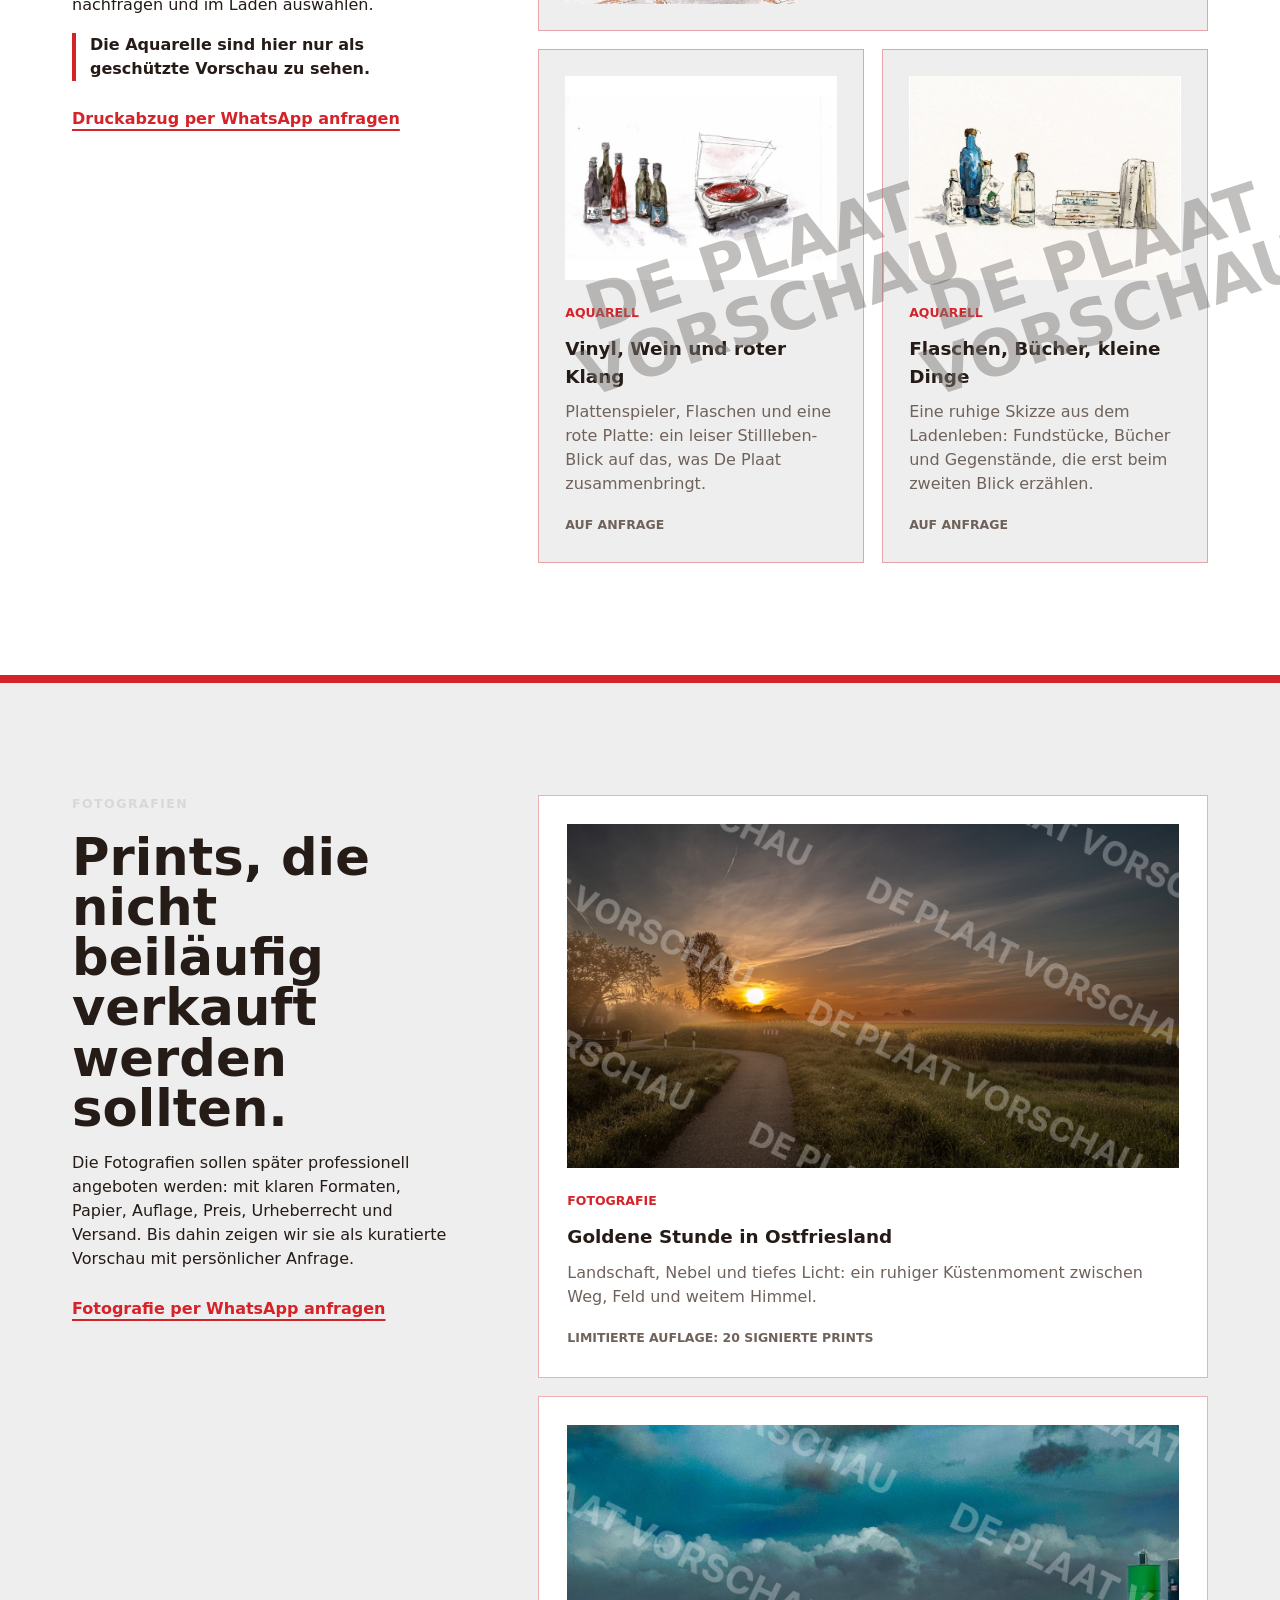
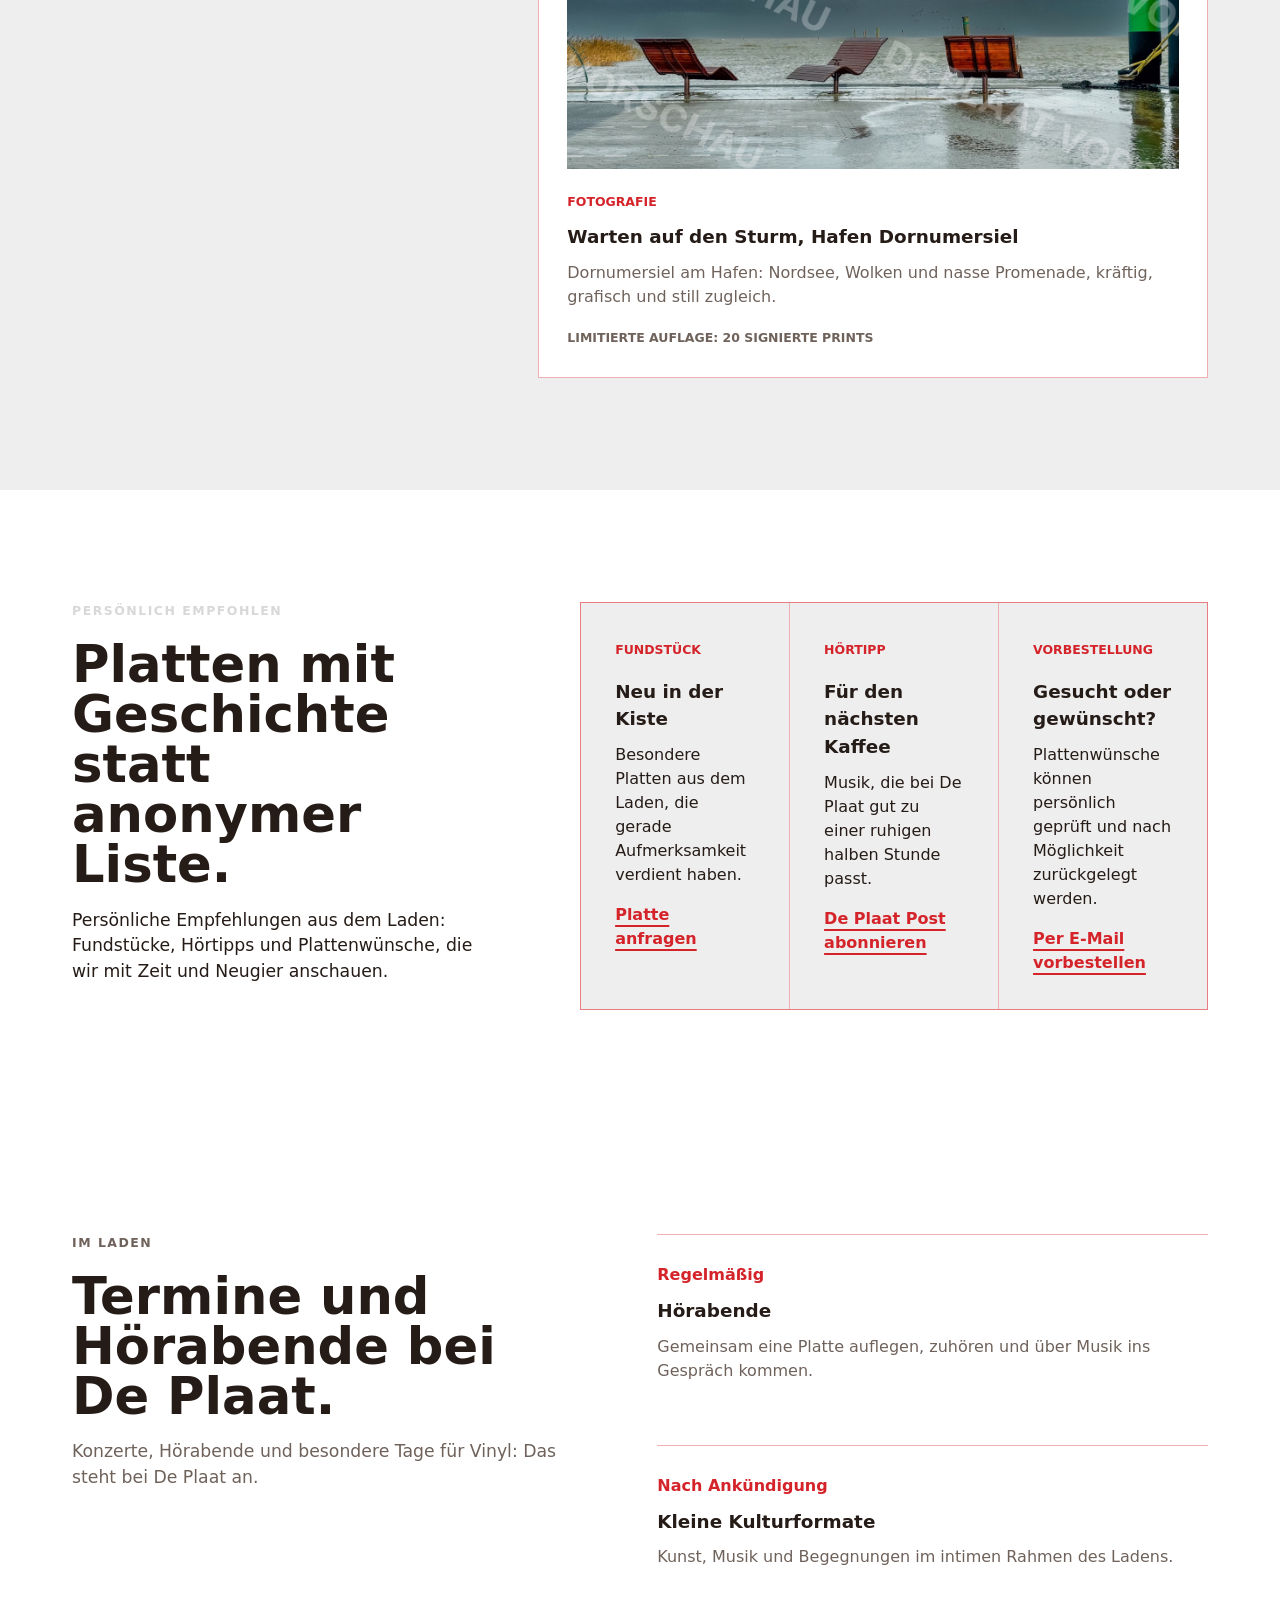
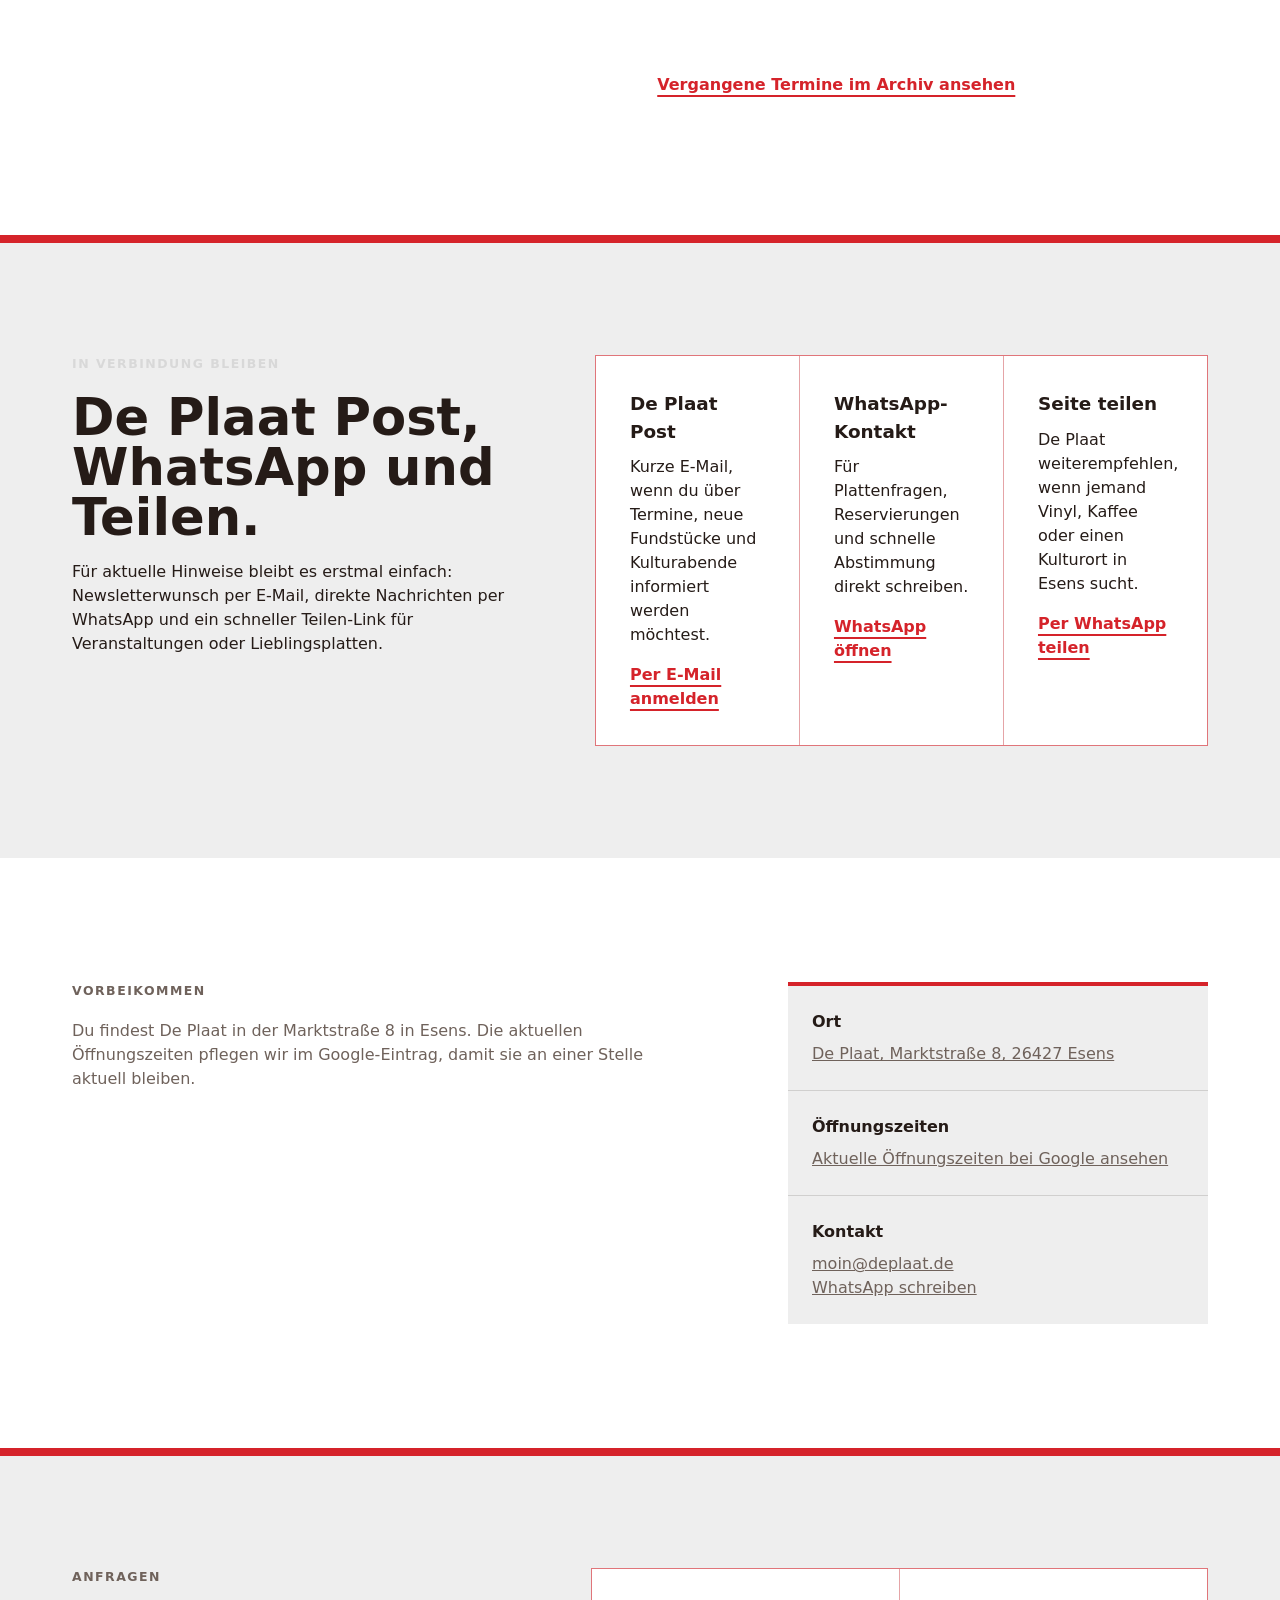
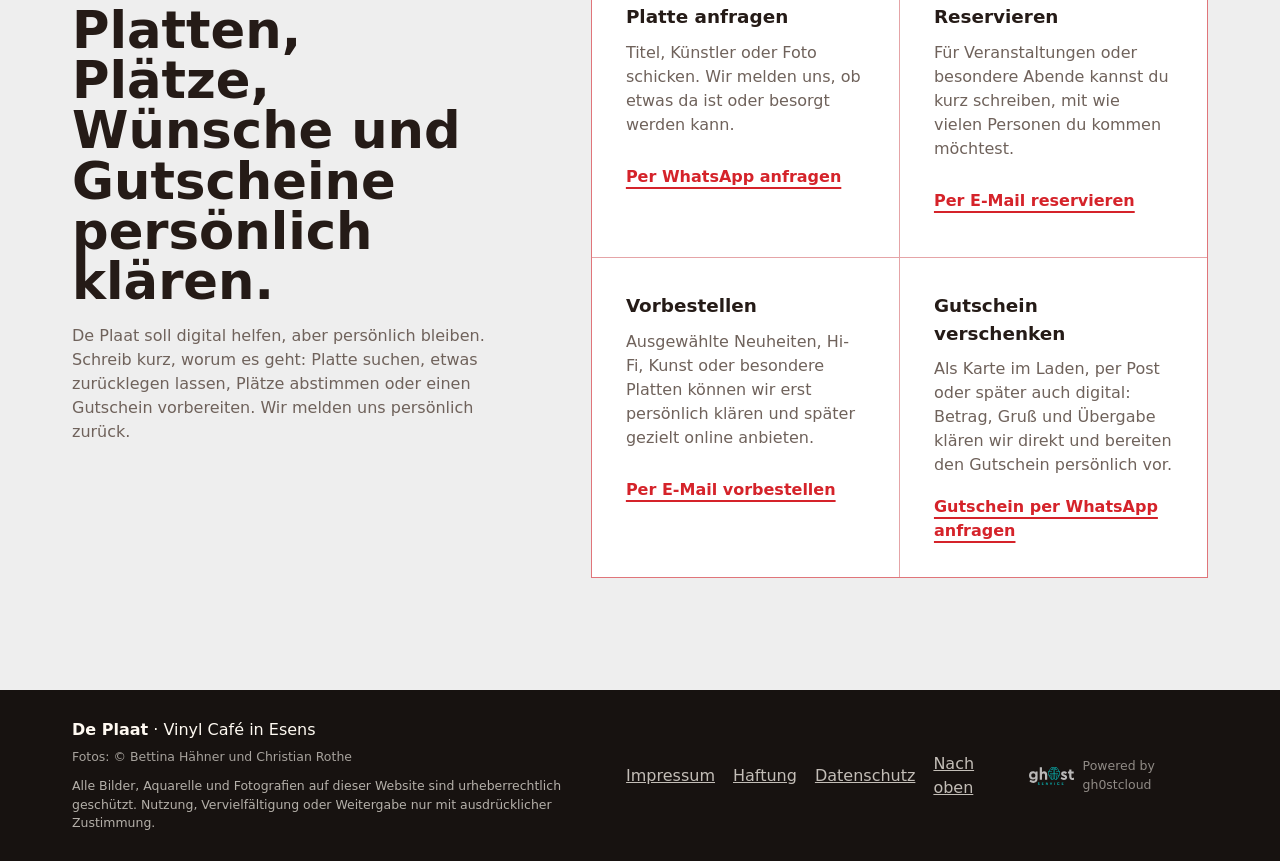
==== commit 8eef75a0: "Remove Halloween and add coastal welcome message" ====
--- a/index.html
+++ b/index.html
@@ -13,7 +13,7 @@
     <meta name="twitter:card" content="summary_large_image">
     <title>De Plaat Esens | Schallplattenladen, Café & Kultur</title>
     <link rel="preload" as="image" href="/assets/de-plaat-exterior-hero.jpg">
-    <link rel="stylesheet" href="/styles.css?v=de-plaat-2026-10-02-2">
+    <link rel="stylesheet" href="/styles.css?v=de-plaat-2026-11-06">
     <script type="application/ld+json">
       {
         "@context": "https://schema.org",
@@ -105,6 +105,7 @@
         <img src="/assets/de-plaat-exterior-hero.jpg" alt="Außenansicht vom Café De Plaat in Esens">
         <div class="hero-overlay"></div>
         <div class="hero-copy">
+          <p class="hero-welcome">🌊 Auch hinterm Deich braucht man ma eine Pause!</p>
           <p class="eyebrow">Esens · Vinyl · Kaffee · Kuchen · Kunst</p>
           <h1 class="hero-title">
             <span>De Plaat</span>
@@ -112,10 +113,6 @@
           </h1>
           <p class="lead">Schallplattenladen, Café, Bar und Kulturort in Esens. Für Menschen, die Musik nicht nur hören, sondern erleben wollen.</p>
           <div class="hero-event-stack" aria-label="Aktuelle Termine">
-            <a class="hero-event-callout halloween-callout" href="/termine/halloween-2026.html">
-              <span>Halloween</span>
-              <strong>Halloween im De Plaat</strong> · 30. Oktober 2026, ab 17.00 Uhr
-            </a>
             <a class="hero-event-callout" href="/termine/record-store-day-black-friday-2026.html">
               <span>27. November 2026 · ab 12.00 Uhr</span>
               <strong>Record Store Day Black Friday</strong> im De Plaat
@@ -333,12 +330,6 @@
         <div class="event-column">
           <div class="event-list" data-events-list>
             <article>
-              <time datetime="2026-10-30">30. Oktober 2026, ab 17.00 Uhr</time>
-              <h3>Halloween im De Plaat</h3>
-              <p>Betreutes Gruseln im Laden: ein Halloween-Abend bei De Plaat.</p>
-              <a class="text-link" href="/termine/halloween-2026.html">Termin ansehen</a>
-            </article>
-            <article>
               <time datetime="2026-11-27T12:00:00+01:00">Freitag, 27. November 2026, ab 12.00 Uhr</time>
               <h3>Record Store Day Black Friday</h3>
               <p>Ein Tag für Vinyl und Musik im De Plaat. Kommt zum Record Store Day Black Friday vorbei und entdeckt besondere Platten. Weitere Informationen folgen.</p>
--- a/styles.css
+++ b/styles.css
@@ -192,6 +192,15 @@
   color: #fffaf2;
 }
 
+.hero-welcome {
+  max-width: 520px;
+  margin-bottom: 24px;
+  font-size: clamp(1.2rem, 2.4vw, 1.7rem);
+  font-weight: 800;
+  line-height: 1.35;
+  text-shadow: 0 2px 8px rgba(0, 0, 0, 0.78);
+}
+
 .eyebrow {
   margin: 0 0 18px;
   color: var(--gold);
@@ -303,73 +312,10 @@
   box-shadow: 0 16px 34px rgba(0, 0, 0, 0.22);
 }
 
-.halloween-callout {
-  overflow: hidden;
-  border-left-color: #c20b0b;
-  background:
-    radial-gradient(circle at 12% 28%, rgba(255, 46, 46, 0.42) 0 0.18rem, transparent 0.2rem),
-    radial-gradient(circle at 88% 18%, rgba(194, 11, 11, 0.5) 0 0.14rem, transparent 0.16rem),
-    radial-gradient(circle at 78% 72%, rgba(143, 3, 3, 0.5) 0 0.22rem, transparent 0.24rem),
-    linear-gradient(135deg, rgba(86, 4, 4, 0.76), rgba(18, 14, 12, 0.74) 62%);
-  box-shadow:
-    0 16px 34px rgba(0, 0, 0, 0.28),
-    inset 0 0 0 1px rgba(255, 42, 42, 0.18);
-}
-
-.halloween-callout::before,
-.halloween-callout::after {
-  position: absolute;
-  content: "";
-  pointer-events: none;
-  background: #d11616;
-}
-
-.halloween-callout::before {
-  left: 22px;
-  bottom: 8px;
-  width: 5px;
-  height: 19px;
-  border-radius: 999px;
-  box-shadow:
-    18px -36px 0 -1px #ff2a2a,
-    82px -6px 0 -2px #8f0303,
-    168px -42px 0 -1px #c20b0b,
-    256px -10px 0 -2px #d11616;
-  opacity: 0.78;
-}
-
-.halloween-callout::after {
-  right: 28px;
-  top: 16px;
-  width: 6px;
-  height: 6px;
-  border-radius: 999px;
-  box-shadow:
-    -32px 12px 0 1px #8f0303,
-    -84px -2px 0 -1px #ff2a2a,
-    -138px 24px 0 0 #c20b0b;
-  opacity: 0.82;
-}
-
 .hero-event-callout span {
   color: var(--gold);
   font-size: 0.74rem;
   text-transform: uppercase;
-}
-
-.halloween-callout span {
-  color: #ff2a2a;
-  text-shadow:
-    0 1px 0 #5d0505,
-    0 0 16px rgba(255, 42, 42, 0.42);
-}
-
-.halloween-callout strong {
-  color: #fffaf2;
-  font-weight: 950;
-  text-shadow:
-    0 2px 8px rgba(0, 0, 0, 0.62),
-    0 0 14px rgba(255, 250, 242, 0.18);
 }
 
 .hero-event-callout:hover,
@@ -717,6 +663,14 @@
   max-width: 640px;
 }
 
+.protection-note {
+  max-width: 460px;
+  padding-left: 14px;
+  border-left: 4px solid var(--clay);
+  color: var(--ink);
+  font-weight: 800;
+}
+
 .artworks-gallery {
   display: grid;
   grid-template-columns: repeat(2, minmax(0, 1fr));
@@ -734,6 +688,24 @@
   user-select: none;
 }
 
+.artworks-gallery article::before {
+  position: absolute;
+  inset: clamp(18px, 2.5vw, 26px);
+  z-index: 3;
+  display: grid;
+  place-items: center;
+  content: "De Plaat Vorschau";
+  color: rgba(37, 27, 23, 0.28);
+  font-size: clamp(1.6rem, 5vw, 4.2rem);
+  font-weight: 900;
+  line-height: 0.95;
+  text-align: center;
+  text-shadow: 0 1px 0 rgba(255, 255, 255, 0.28);
+  text-transform: uppercase;
+  transform: rotate(-18deg);
+  pointer-events: none;
+}
+
 .artworks-gallery article::after,
 .photograph-list article::after,
 .protected-media::after {
@@ -777,6 +749,13 @@
 .artwork-status {
   margin: 4px 0 0;
   color: var(--ink);
+}
+
+@media print {
+  .artworks-gallery img,
+  .protected-media img {
+    visibility: hidden;
+  }
 }
 
 .artwork-feature {
@@ -1134,129 +1113,6 @@
   max-width: 700px;
 }
 
-.halloween-hero {
-  position: relative;
-  overflow: hidden;
-  background:
-    linear-gradient(135deg, rgba(255, 255, 255, 0.16) 0 1px, transparent 1px 54px),
-    linear-gradient(45deg, rgba(255, 255, 255, 0.12) 0 1px, transparent 1px 48px),
-    #171210;
-}
-
-.halloween-hero::before,
-.halloween-hero::after {
-  position: absolute;
-  content: "";
-  pointer-events: none;
-}
-
-.halloween-hero::before {
-  top: 0;
-  right: 0;
-  width: min(38vw, 360px);
-  aspect-ratio: 1;
-  border-top: 2px solid rgba(255, 255, 255, 0.48);
-  border-right: 2px solid rgba(255, 255, 255, 0.42);
-  background:
-    radial-gradient(circle at 100% 0, transparent 0 18%, rgba(255, 255, 255, 0.28) 18.5% 19.2%, transparent 19.7% 32%, rgba(255, 255, 255, 0.22) 32.5% 33.2%, transparent 33.7% 47%, rgba(255, 255, 255, 0.16) 47.5% 48.2%, transparent 48.7%),
-    linear-gradient(135deg, transparent 49.3%, rgba(255, 255, 255, 0.34) 49.7% 50.3%, transparent 50.7%),
-    linear-gradient(155deg, transparent 49.4%, rgba(255, 255, 255, 0.28) 49.8% 50.2%, transparent 50.6%),
-    linear-gradient(115deg, transparent 49.4%, rgba(255, 255, 255, 0.22) 49.8% 50.2%, transparent 50.6%);
-  opacity: 0.7;
-}
-
-.halloween-hero::after {
-  left: clamp(20px, 5vw, 72px);
-  bottom: clamp(28px, 5vw, 70px);
-  width: 150px;
-  height: 92px;
-  background:
-    radial-gradient(circle at 22% 34%, rgba(184, 0, 0, 0.82) 0 11px, transparent 12px),
-    radial-gradient(circle at 46% 48%, rgba(150, 0, 0, 0.72) 0 7px, transparent 8px),
-    radial-gradient(circle at 68% 26%, rgba(207, 16, 16, 0.78) 0 5px, transparent 6px),
-    radial-gradient(circle at 78% 70%, rgba(134, 0, 0, 0.68) 0 9px, transparent 10px),
-    radial-gradient(circle at 36% 76%, rgba(120, 0, 0, 0.62) 0 4px, transparent 5px);
-  opacity: 0.72;
-  transform: rotate(-8deg);
-}
-
-.halloween-title {
-  position: relative;
-  display: inline-block;
-  color: #d11616;
-  text-shadow:
-    0 2px 0 #5d0505,
-    0 0 24px rgba(209, 22, 22, 0.32);
-}
-
-.halloween-title::before,
-.halloween-title::after {
-  position: absolute;
-  content: "";
-  pointer-events: none;
-  background: #d11616;
-}
-
-.halloween-title::before {
-  left: 8%;
-  bottom: -0.34em;
-  width: 0.13em;
-  height: 0.48em;
-  border-radius: 999px;
-  box-shadow:
-    1.15em -0.08em 0 -0.015em #9f0505,
-    2.52em -0.02em 0 -0.035em #c20b0b,
-    4.02em -0.12em 0 -0.02em #8f0303;
-}
-
-.halloween-title::after {
-  right: -0.16em;
-  top: 0.1em;
-  width: 0.16em;
-  height: 0.16em;
-  border-radius: 999px;
-  box-shadow:
-    -0.42em 0.28em 0 0.04em #8d0303,
-    -1.18em -0.1em 0 0.02em #c20b0b,
-    -2.06em 0.38em 0 -0.02em #a90505,
-    -3.4em -0.22em 0 0.03em #d11616;
-}
-
-.halloween-title-small {
-  line-height: 1.08;
-}
-
-.halloween-title-small::before {
-  bottom: -0.22em;
-  height: 0.28em;
-}
-
-.halloween-title-small::after {
-  transform: scale(0.72);
-  transform-origin: right top;
-}
-
-.halloween-menu {
-  position: relative;
-  overflow: hidden;
-}
-
-.halloween-menu::before {
-  position: absolute;
-  top: 0;
-  right: 0;
-  width: min(30vw, 240px);
-  aspect-ratio: 1;
-  content: "";
-  pointer-events: none;
-  background:
-    radial-gradient(circle at 100% 0, transparent 0 19%, rgba(37, 27, 23, 0.22) 19.4% 20%, transparent 20.5% 34%, rgba(37, 27, 23, 0.17) 34.4% 35%, transparent 35.5%),
-    linear-gradient(135deg, transparent 49.3%, rgba(37, 27, 23, 0.2) 49.7% 50.3%, transparent 50.7%),
-    linear-gradient(155deg, transparent 49.4%, rgba(37, 27, 23, 0.16) 49.8% 50.2%, transparent 50.6%),
-    linear-gradient(115deg, transparent 49.4%, rgba(37, 27, 23, 0.14) 49.8% 50.2%, transparent 50.6%);
-  opacity: 0.55;
-}
-
 .event-hero-poster {
   position: relative;
   display: block;
@@ -1445,6 +1301,14 @@
   margin-top: 6px;
   color: rgba(255, 250, 242, 0.62);
   font-size: 0.78rem;
+}
+
+.copyright-note {
+  max-width: 560px;
+  margin-top: 10px;
+  color: rgba(255, 250, 242, 0.68);
+  font-size: 0.78rem;
+  line-height: 1.5;
 }
 
 footer a {
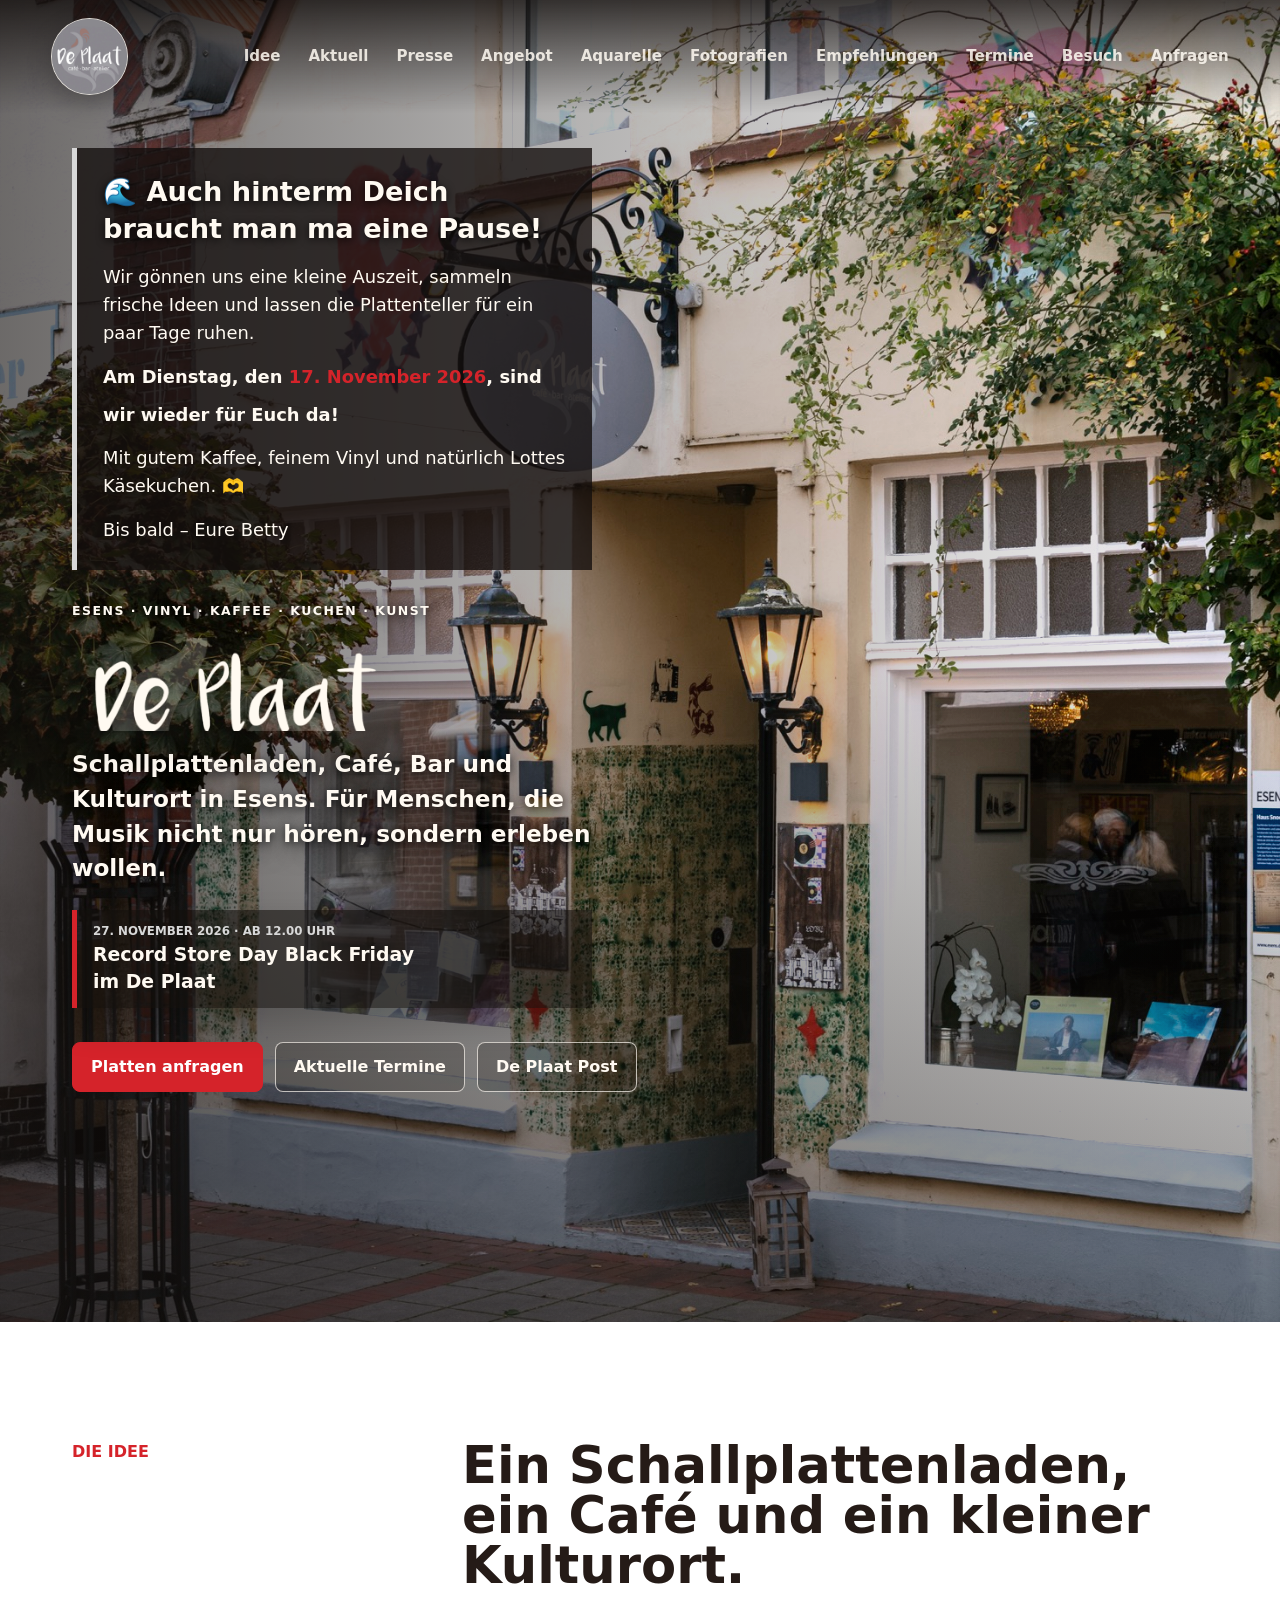
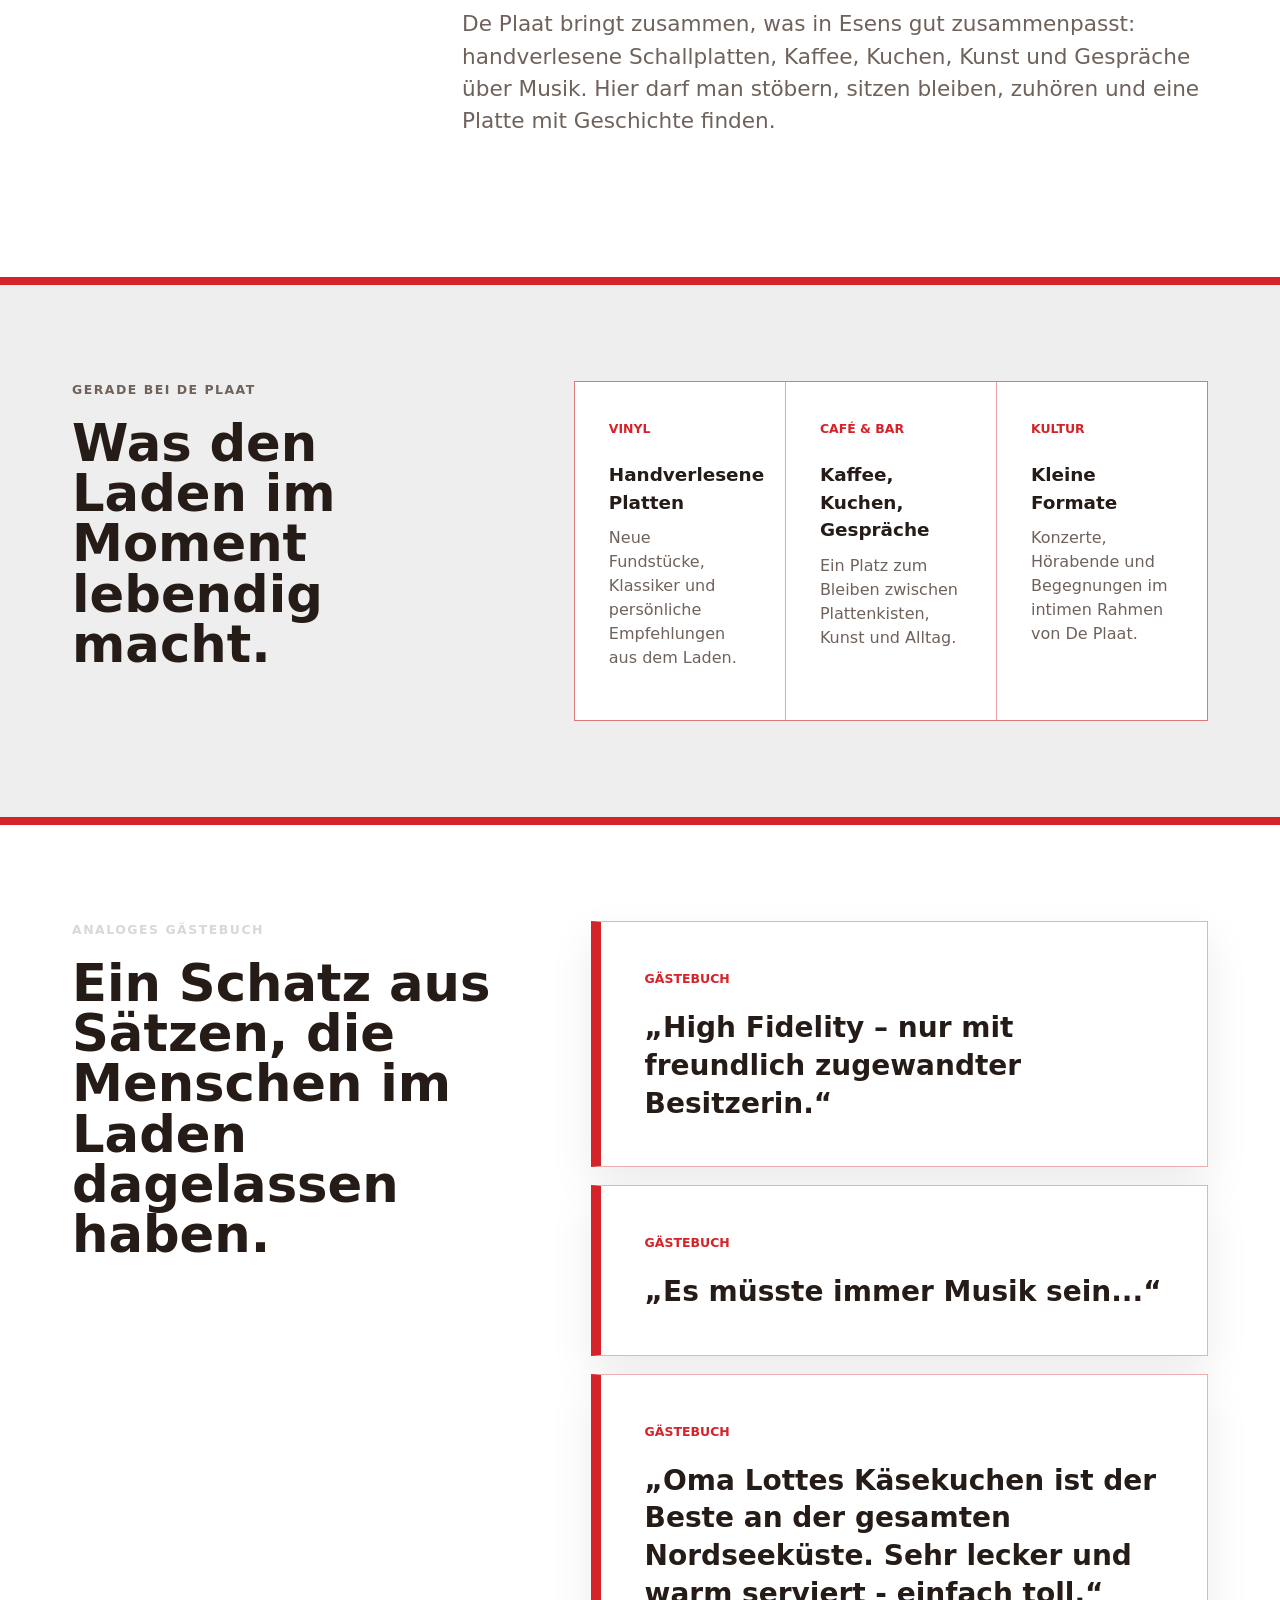
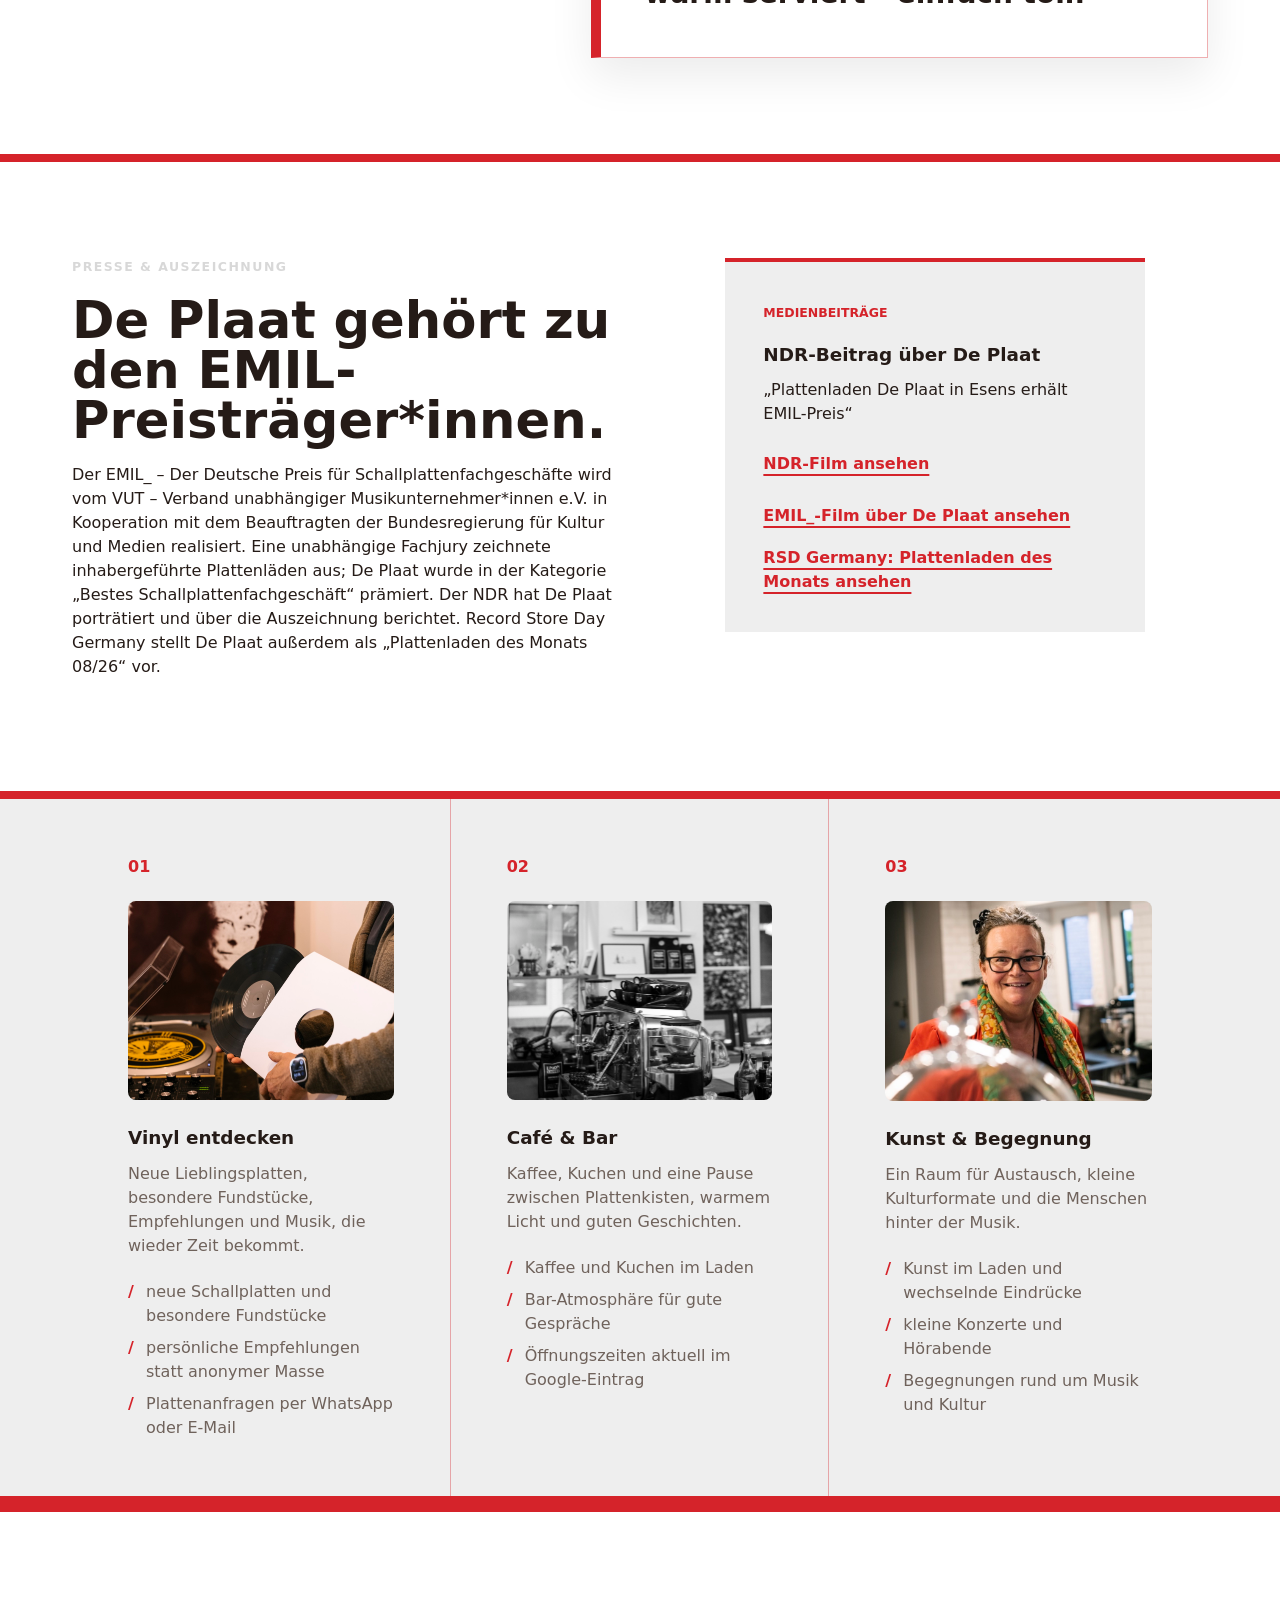
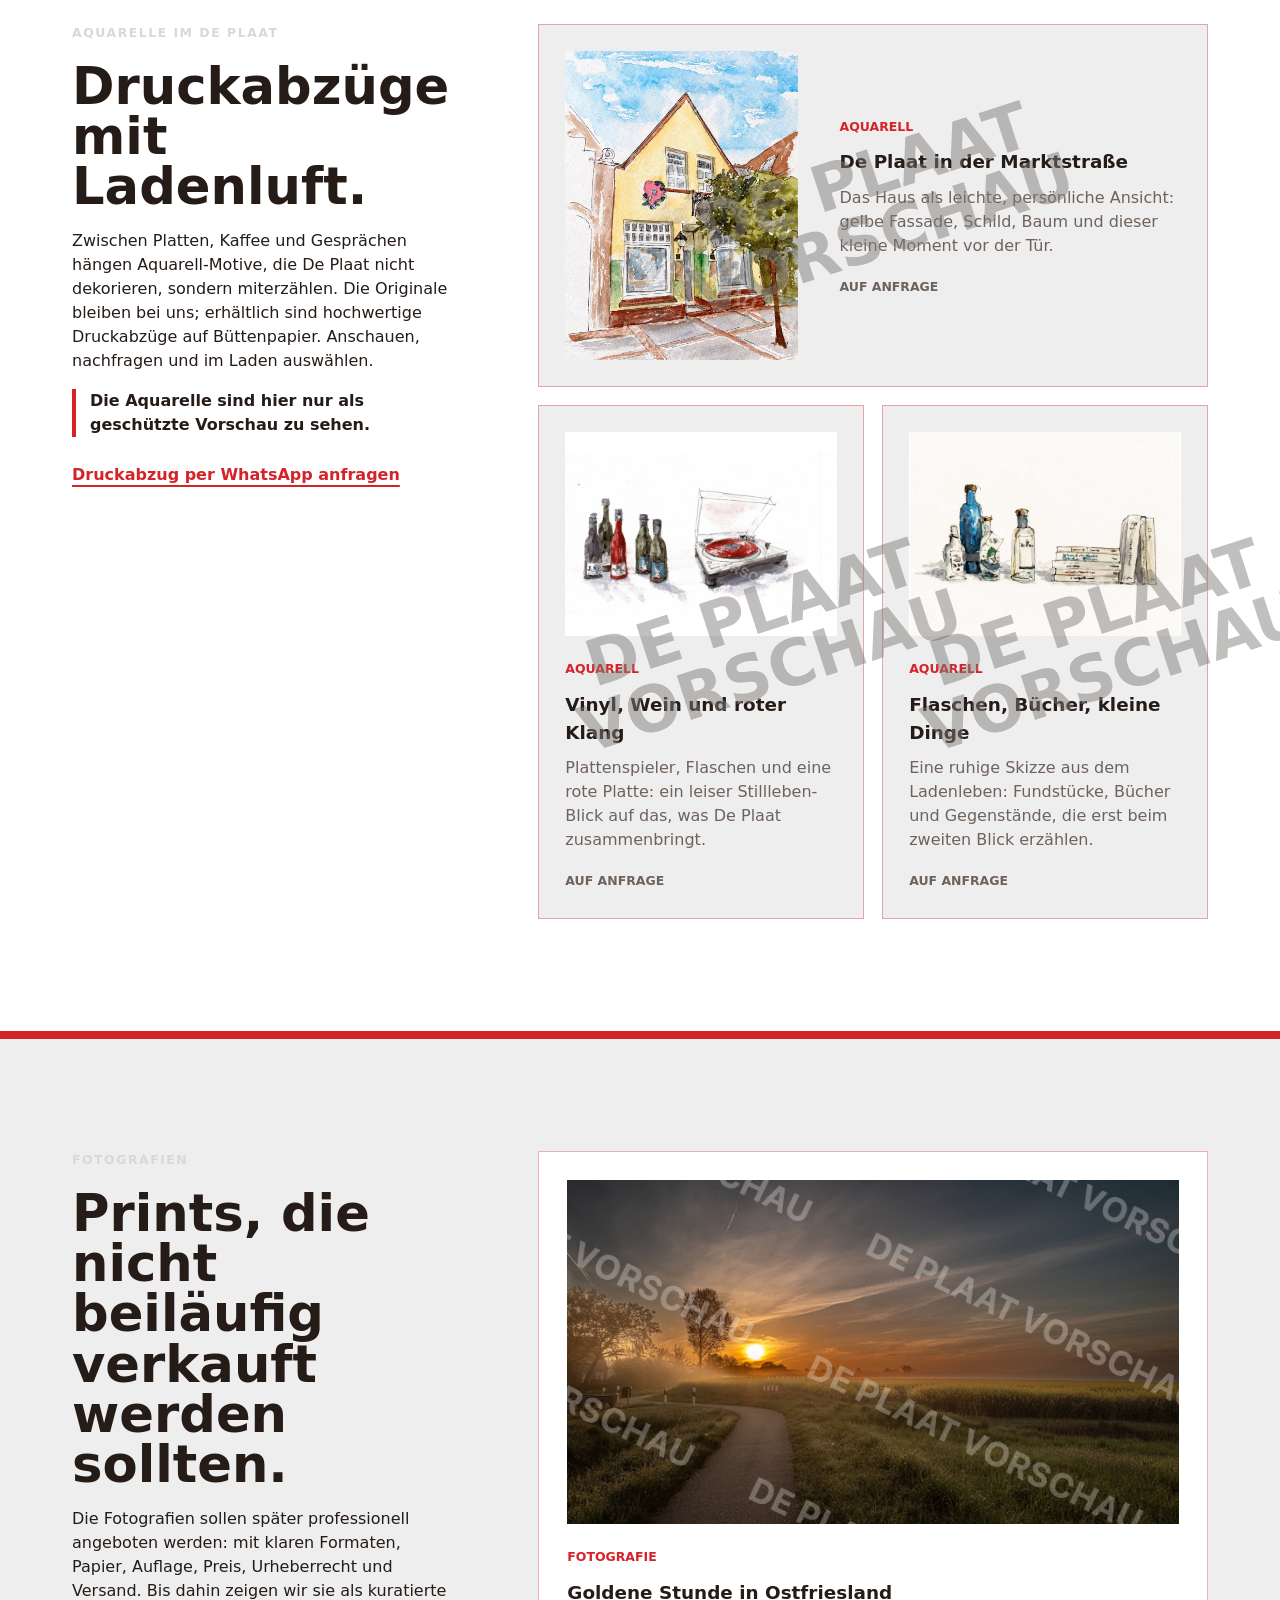
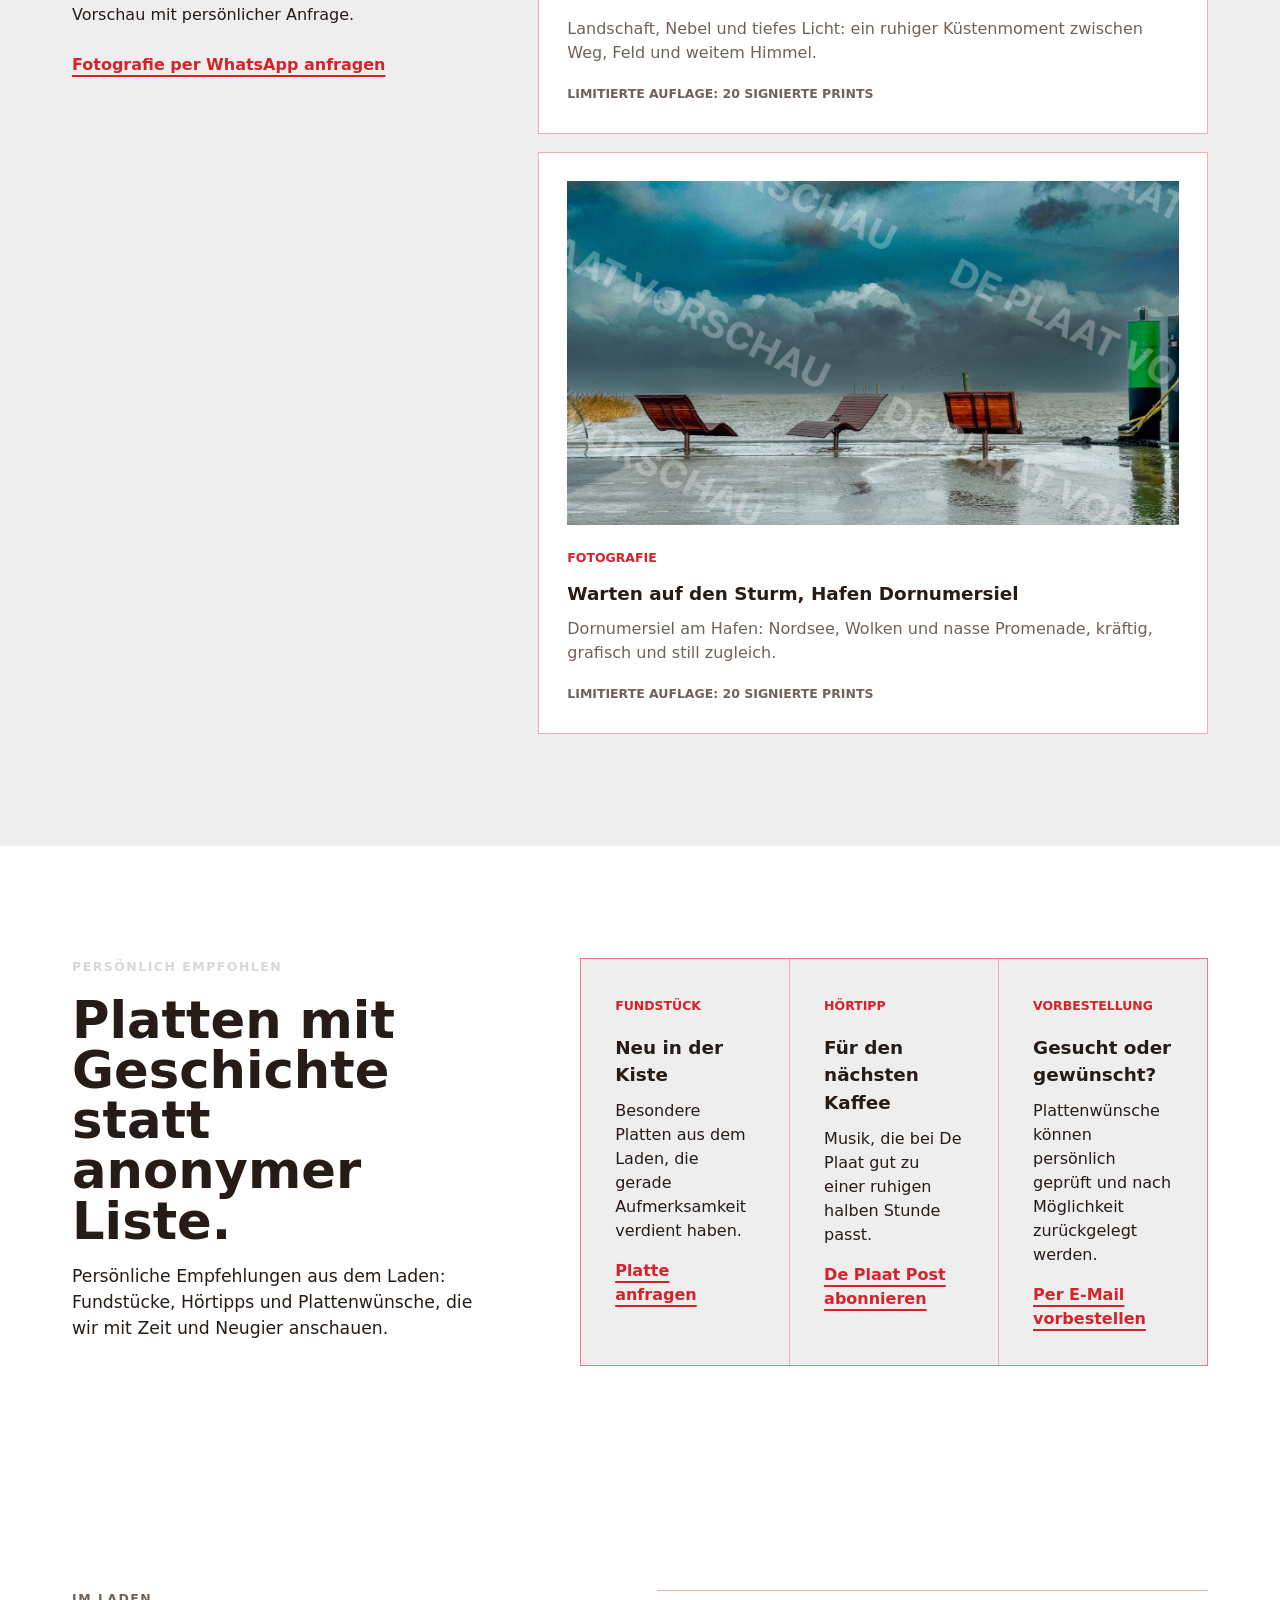
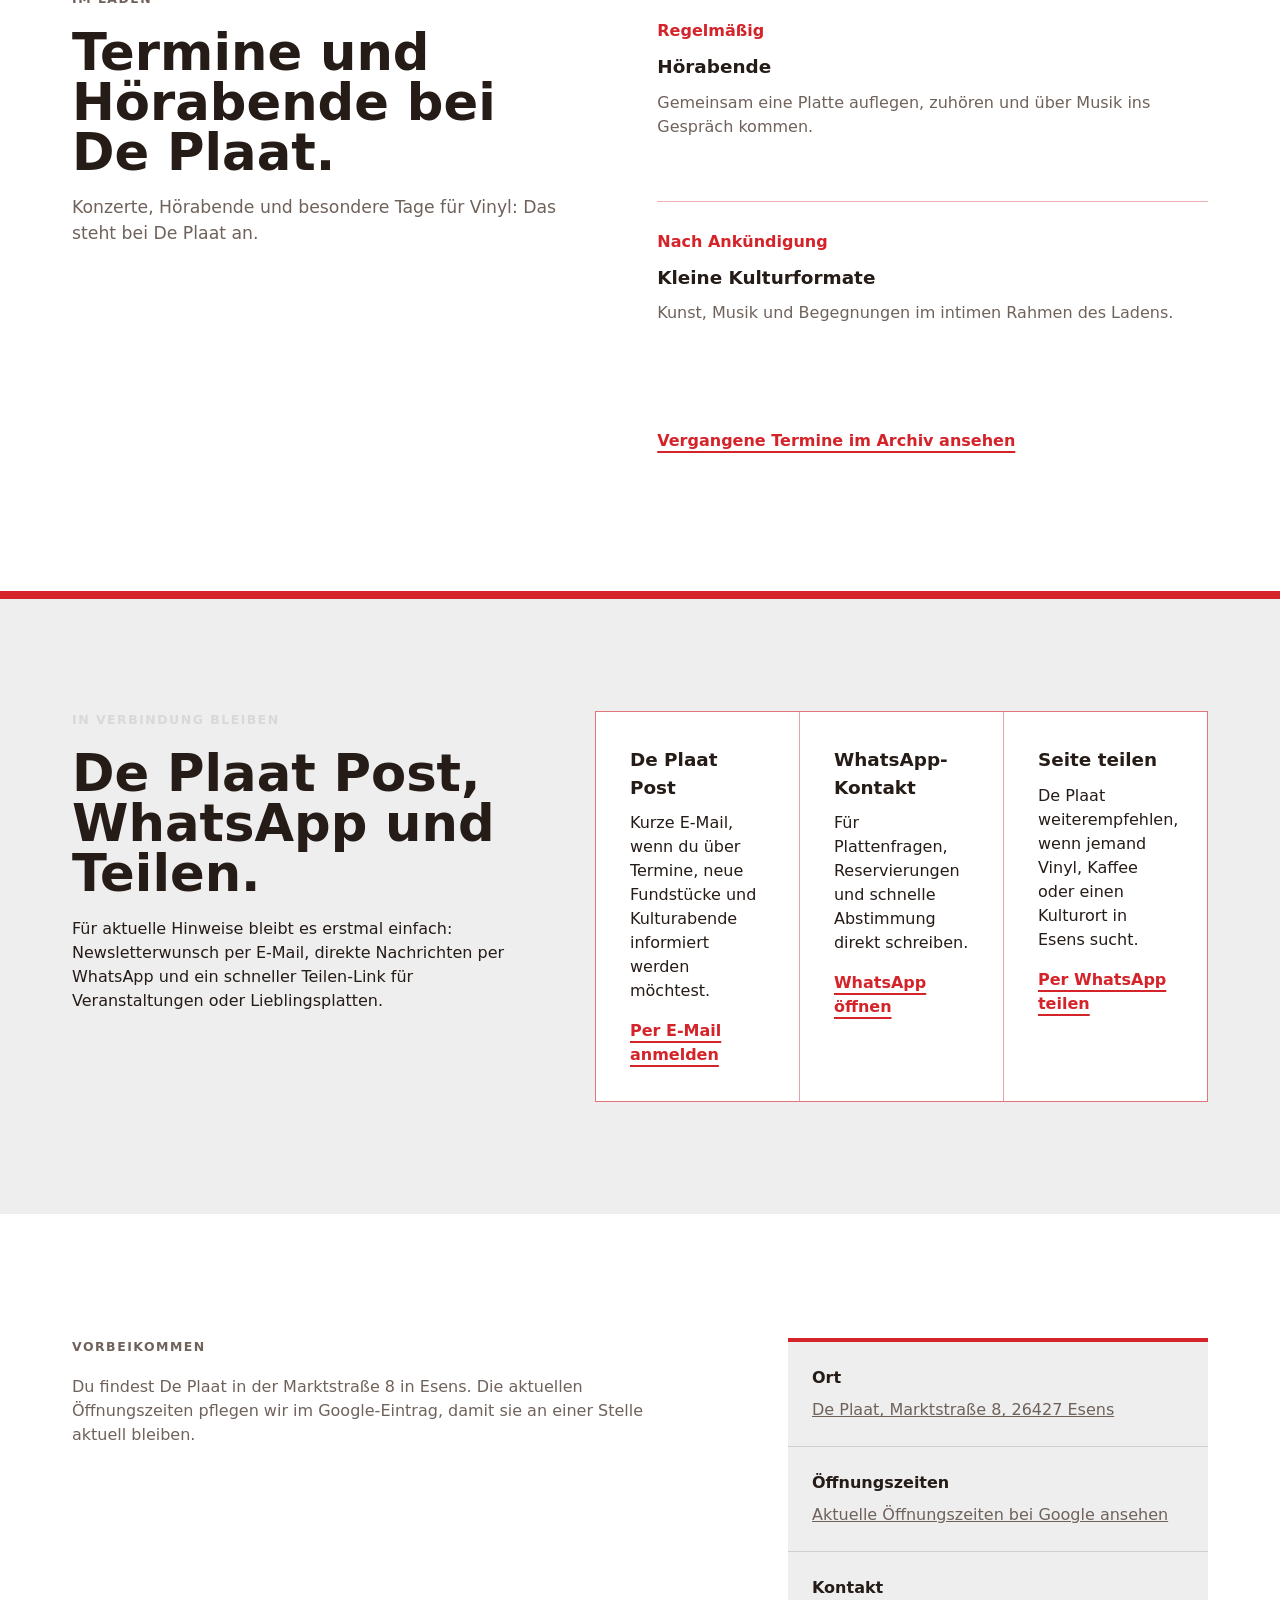
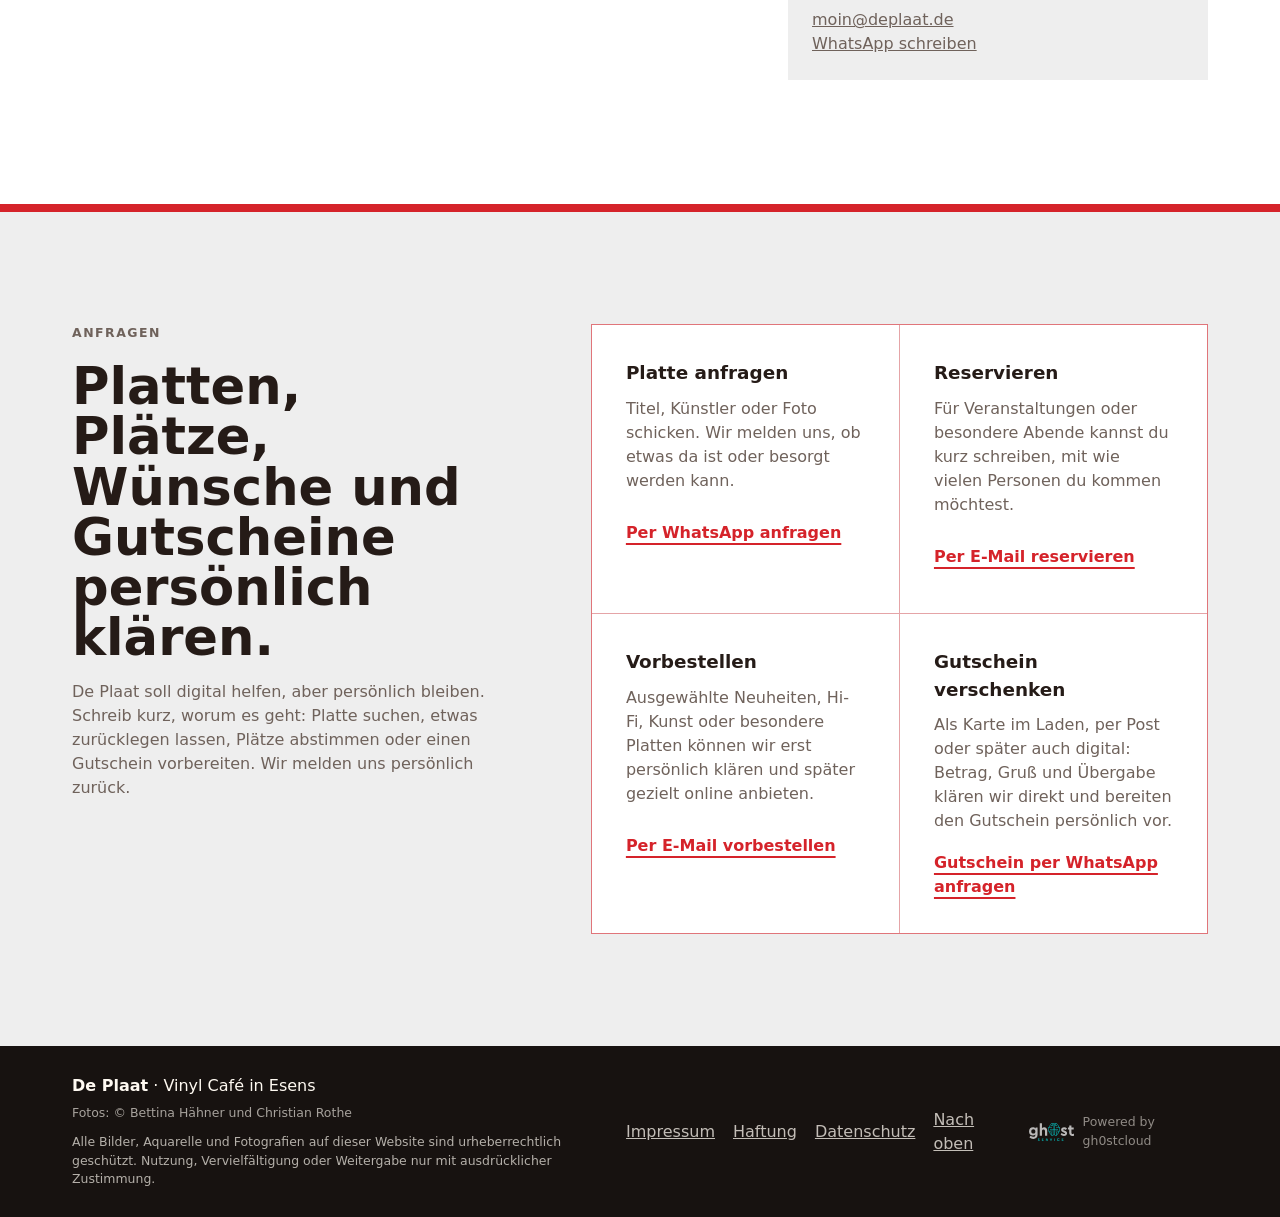
==== commit 2c3feab1: "Complete holiday notice with November return date" ====
--- a/index.html
+++ b/index.html
@@ -13,7 +13,7 @@
     <meta name="twitter:card" content="summary_large_image">
     <title>De Plaat Esens | Schallplattenladen, Café & Kultur</title>
     <link rel="preload" as="image" href="/assets/de-plaat-exterior-hero.jpg">
-    <link rel="stylesheet" href="/styles.css?v=de-plaat-2026-11-06">
+    <link rel="stylesheet" href="/styles.css?v=de-plaat-2026-11-06-2">
     <script type="application/ld+json">
       {
         "@context": "https://schema.org",
@@ -105,7 +105,13 @@
         <img src="/assets/de-plaat-exterior-hero.jpg" alt="Außenansicht vom Café De Plaat in Esens">
         <div class="hero-overlay"></div>
         <div class="hero-copy">
-          <p class="hero-welcome">🌊 Auch hinterm Deich braucht man ma eine Pause!</p>
+          <aside class="holiday-notice" aria-label="Unsere kleine Auszeit">
+            <p class="hero-welcome">🌊 Auch hinterm Deich braucht man ma eine Pause!</p>
+            <p>Wir gönnen uns eine kleine Auszeit, sammeln frische Ideen und lassen die Plattenteller für ein paar Tage ruhen.</p>
+            <p><strong>Am Dienstag, den <time datetime="2026-11-17">17. November 2026</time>, sind wir wieder für Euch da!</strong></p>
+            <p>Mit gutem Kaffee, feinem Vinyl und natürlich Lottes Käsekuchen. 🫶</p>
+            <p>Bis bald – Eure Betty</p>
+          </aside>
           <p class="eyebrow">Esens · Vinyl · Kaffee · Kuchen · Kunst</p>
           <h1 class="hero-title">
             <span>De Plaat</span>
--- a/styles.css
+++ b/styles.css
@@ -190,6 +190,24 @@
   max-width: 760px;
   padding: 148px clamp(20px, 6vw, 72px) 230px;
   color: #fffaf2;
+}
+
+.holiday-notice {
+  max-width: 520px;
+  margin-bottom: 32px;
+  padding: clamp(18px, 3vw, 26px);
+  border-left: 5px solid var(--gold);
+  background: rgba(18, 14, 12, 0.78);
+  font-size: clamp(1rem, 1.5vw, 1.12rem);
+  line-height: 1.55;
+}
+
+.holiday-notice p {
+  margin-bottom: 16px;
+}
+
+.holiday-notice p:last-child {
+  margin-bottom: 0;
 }
 
 .hero-welcome {
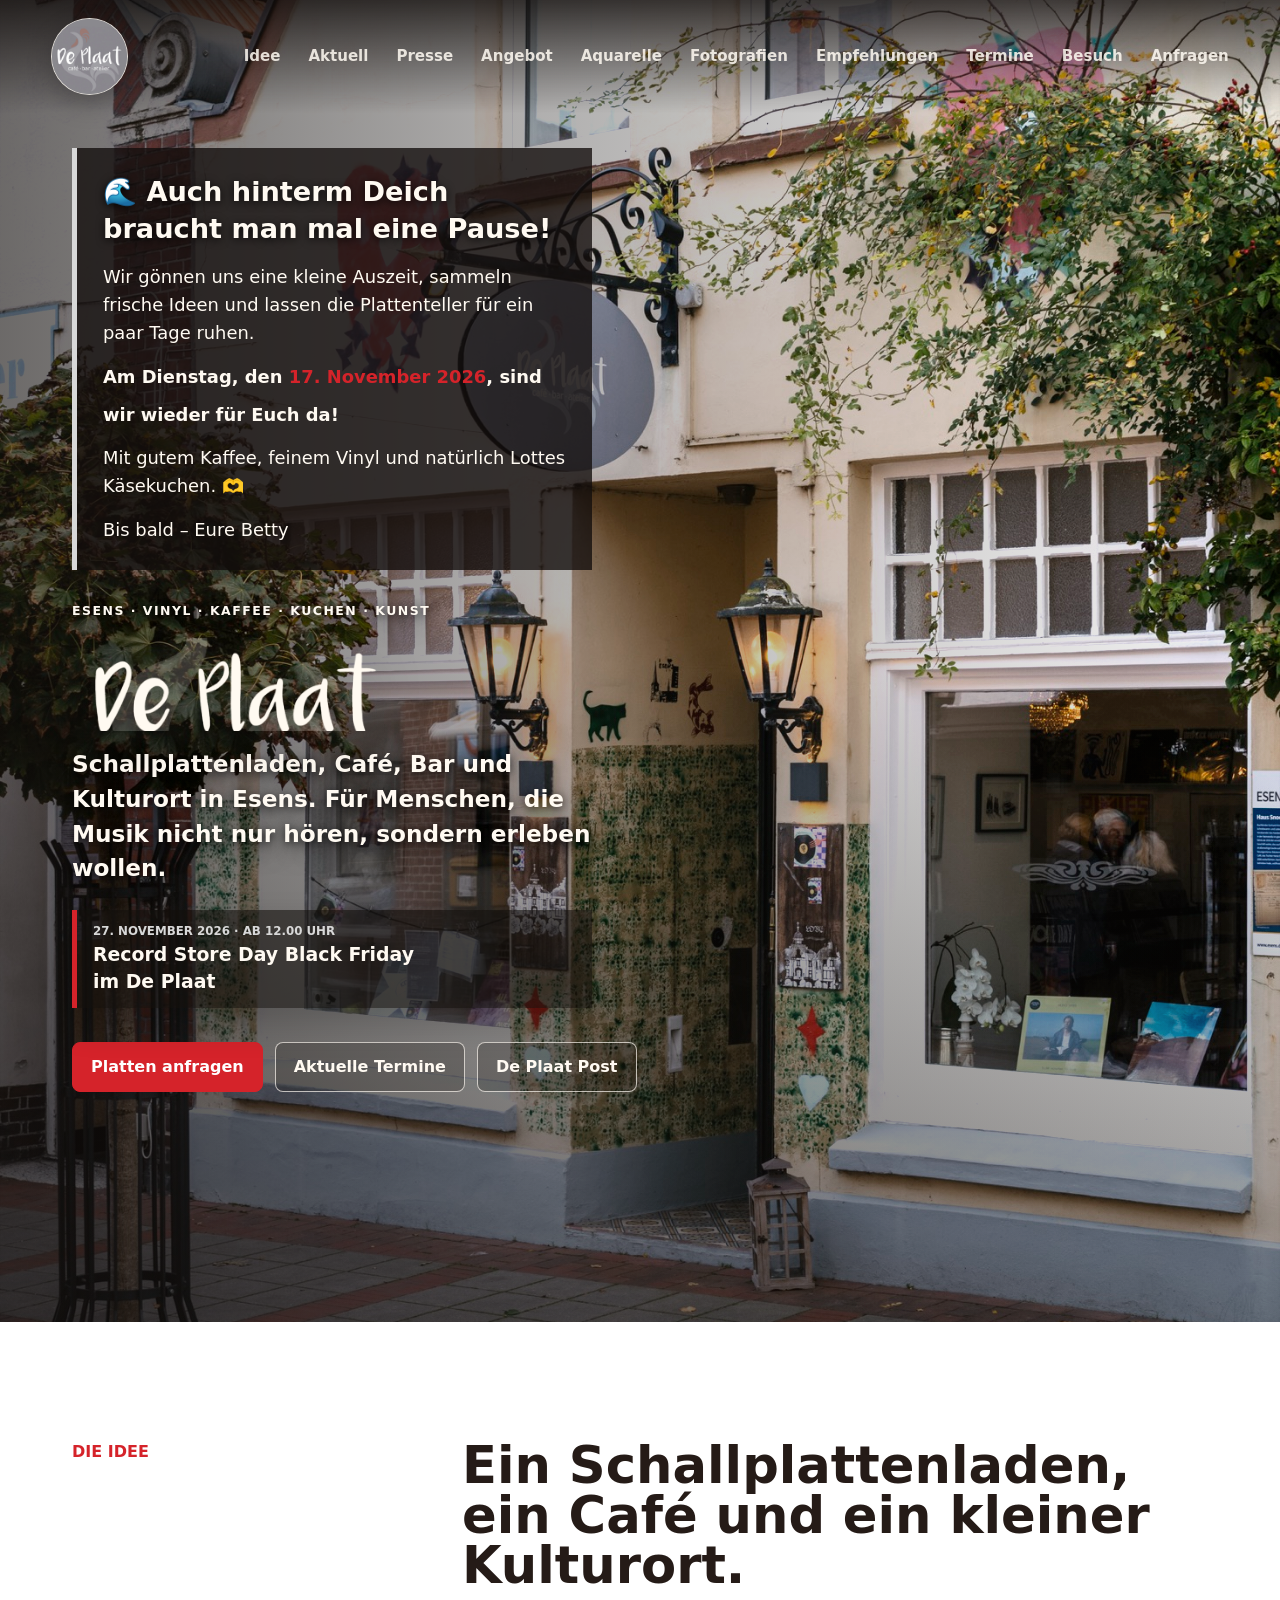
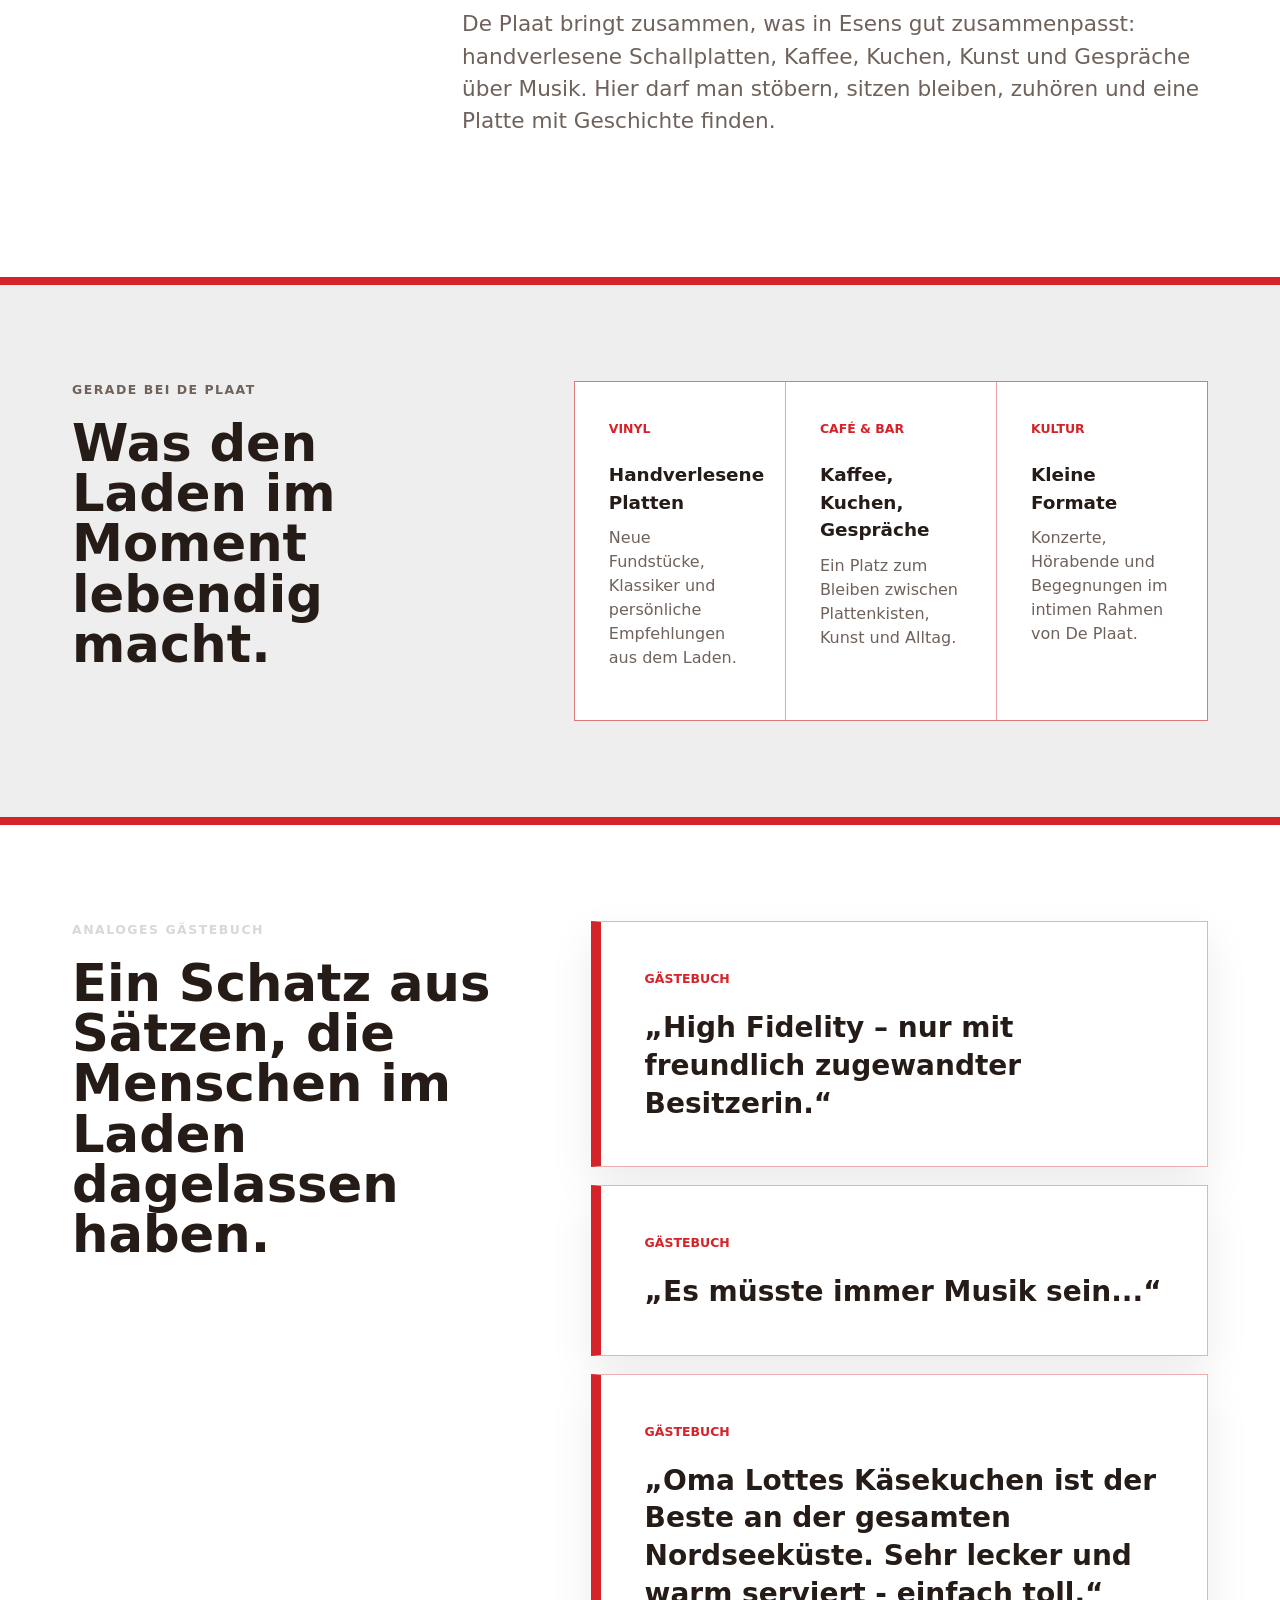
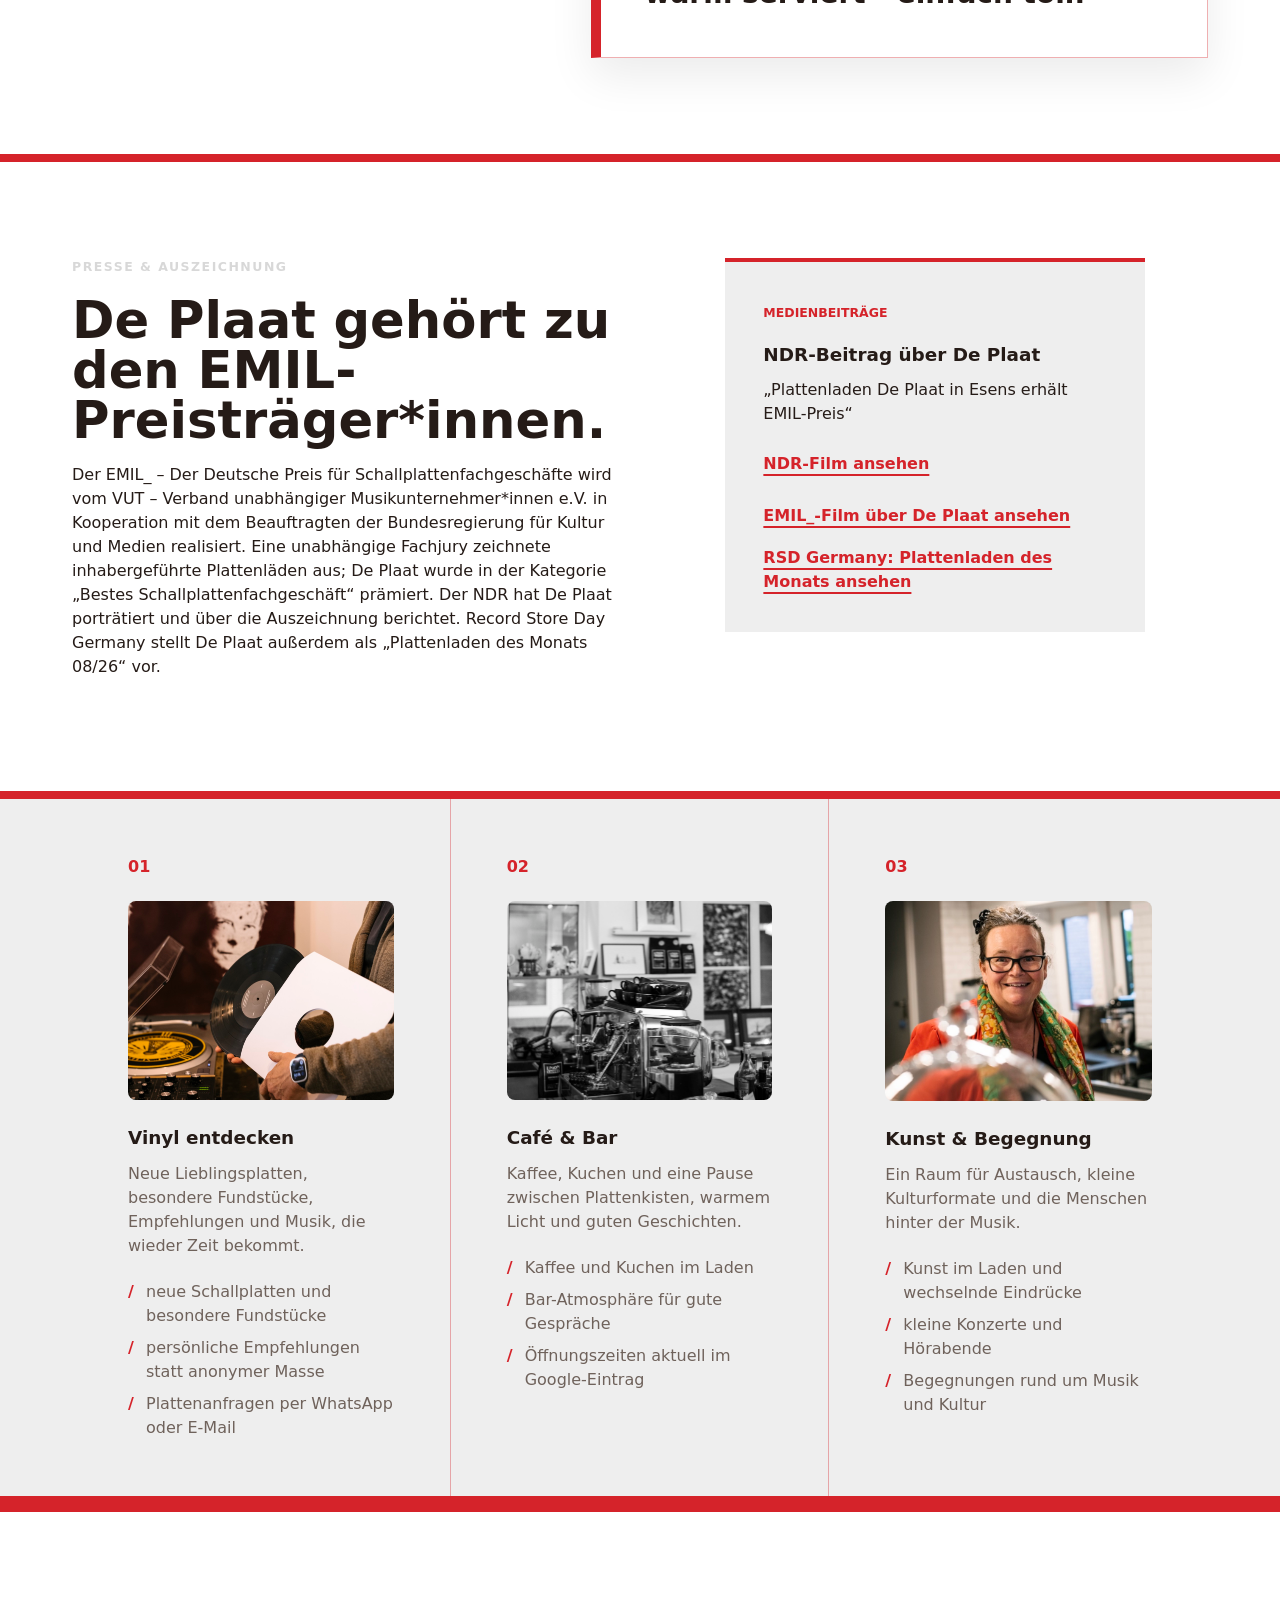
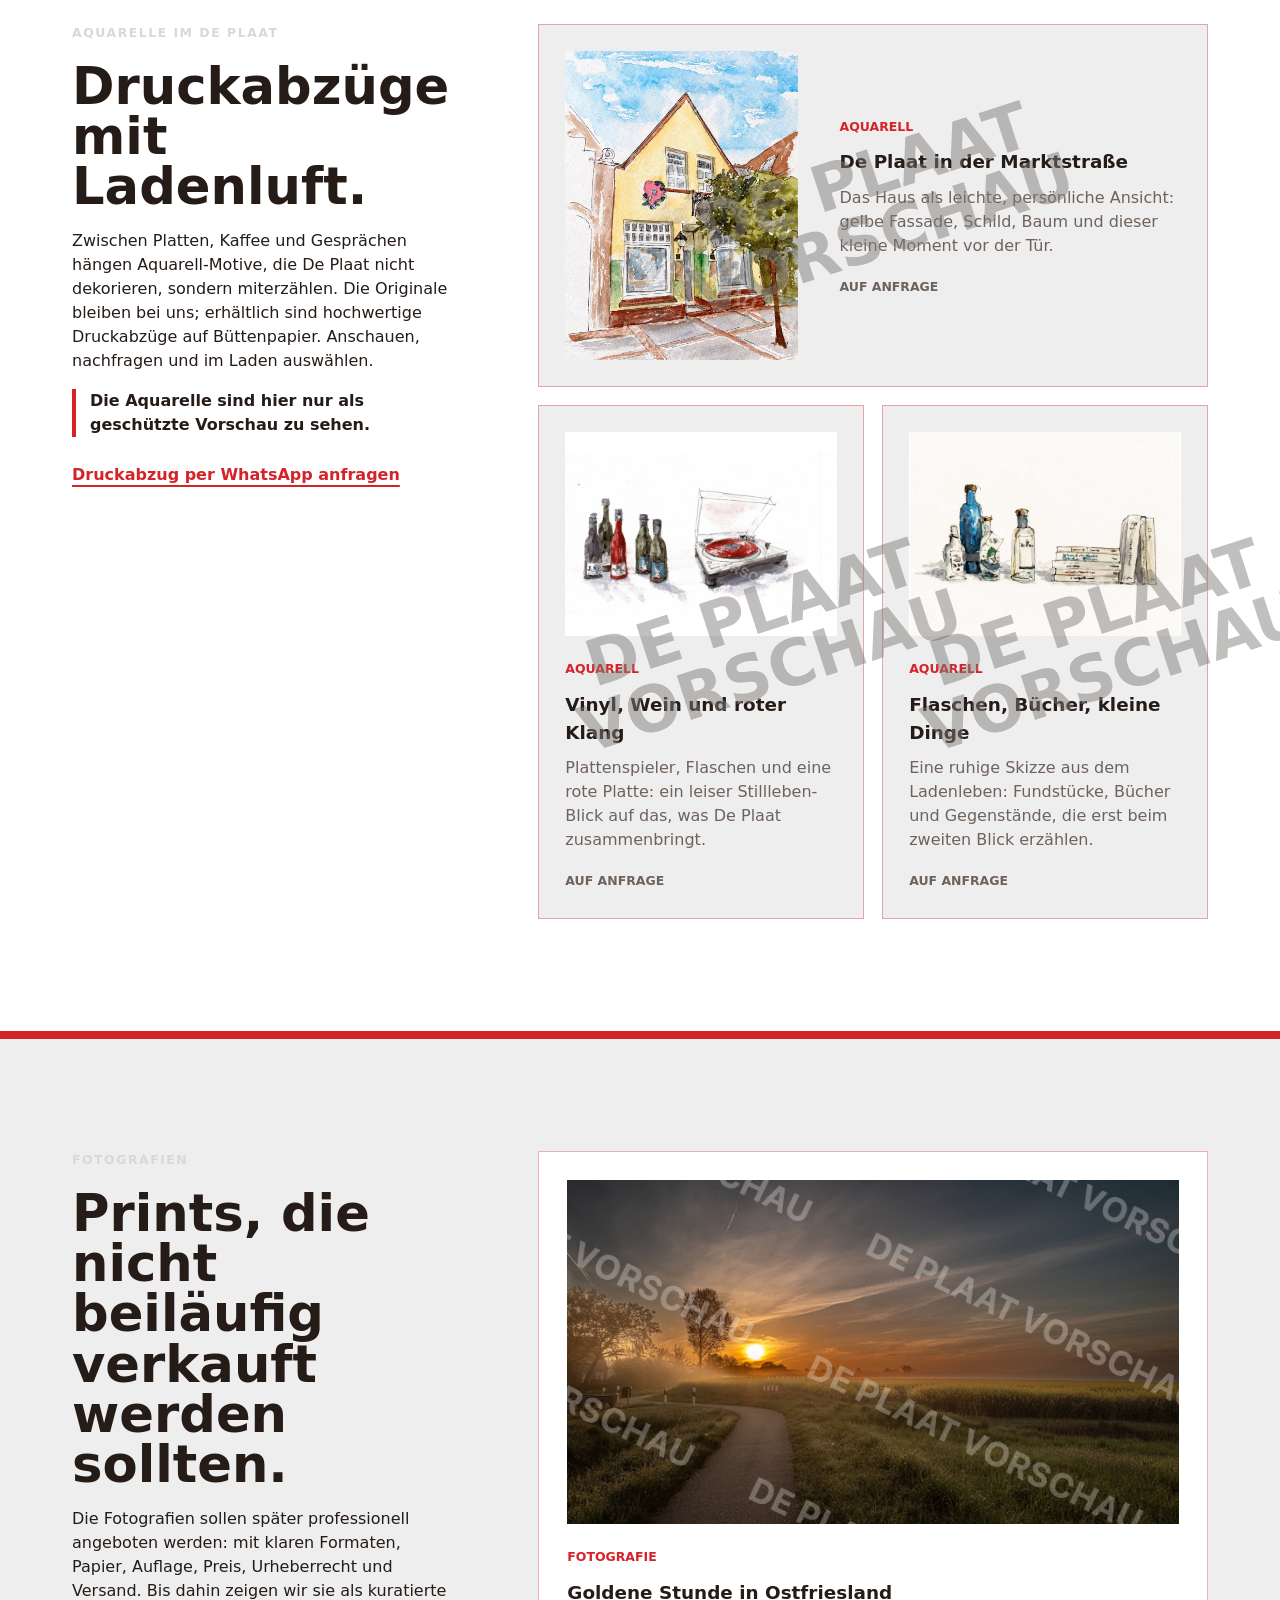
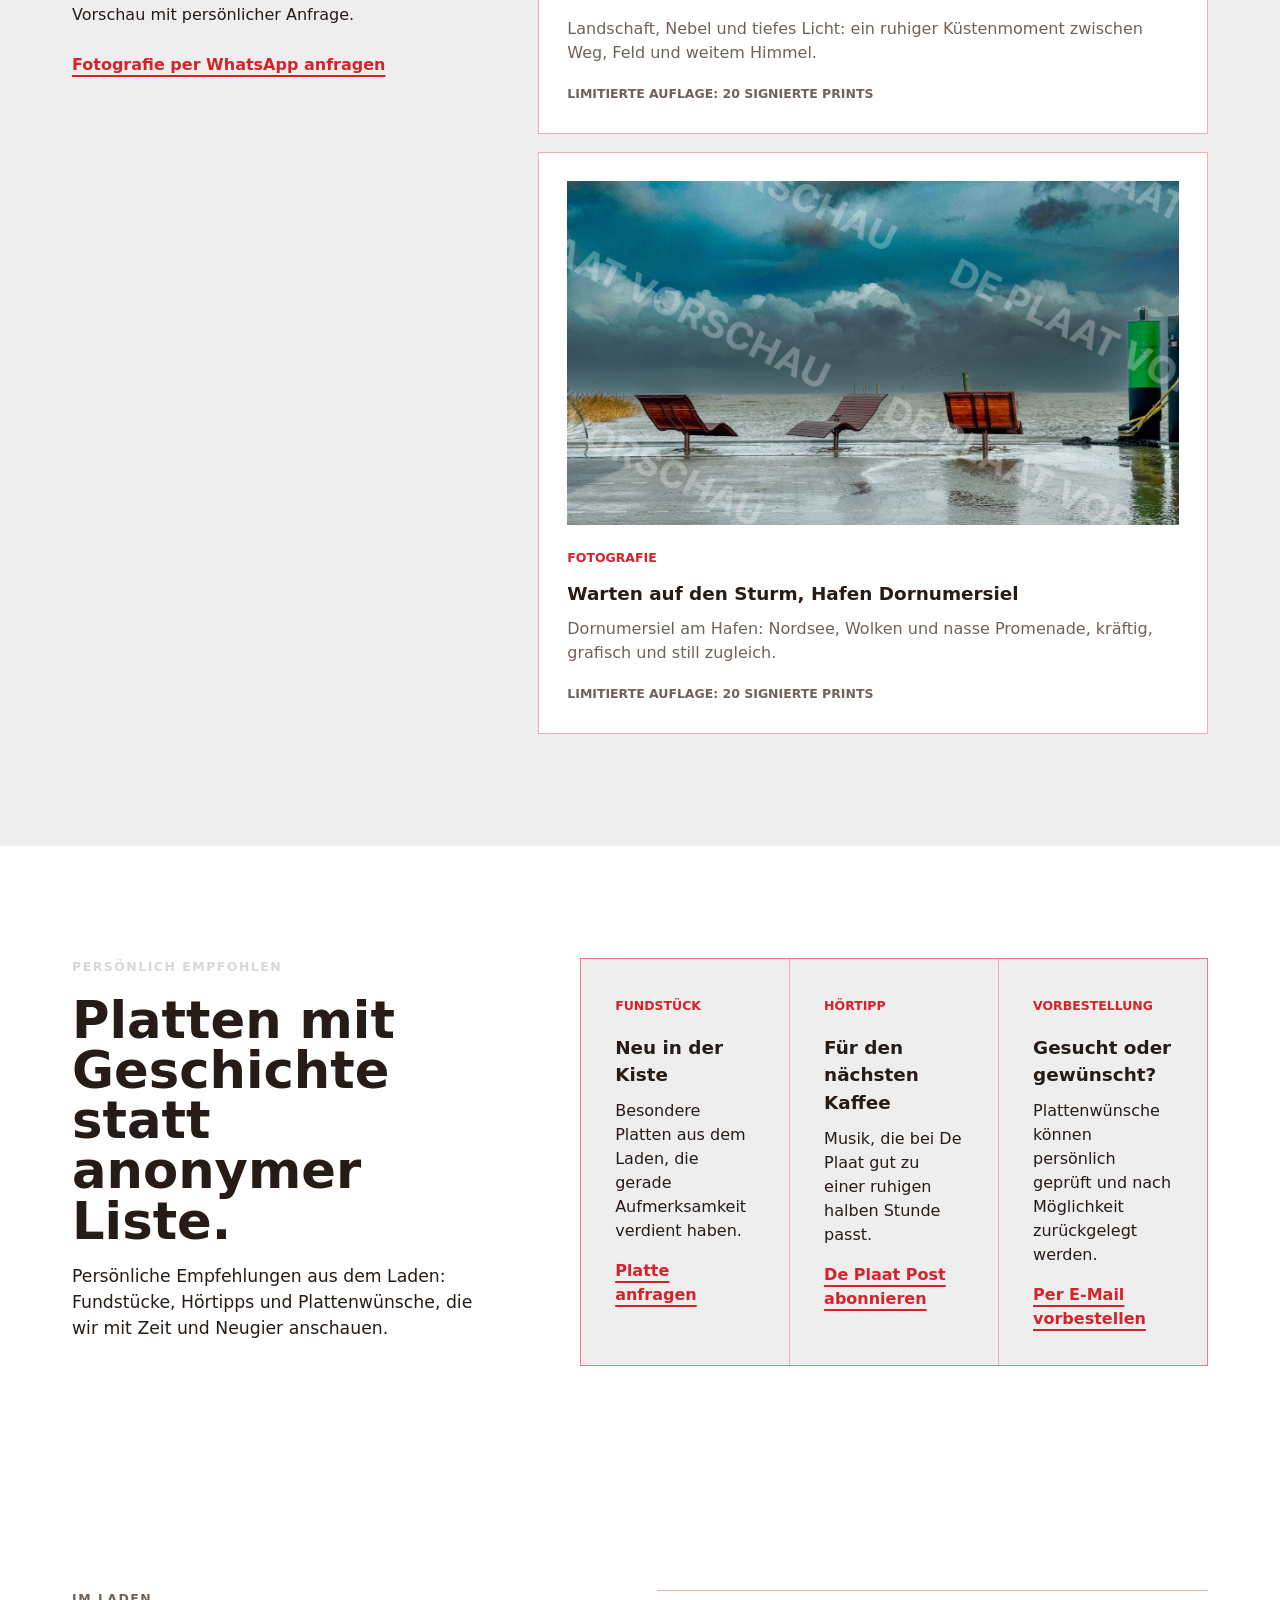
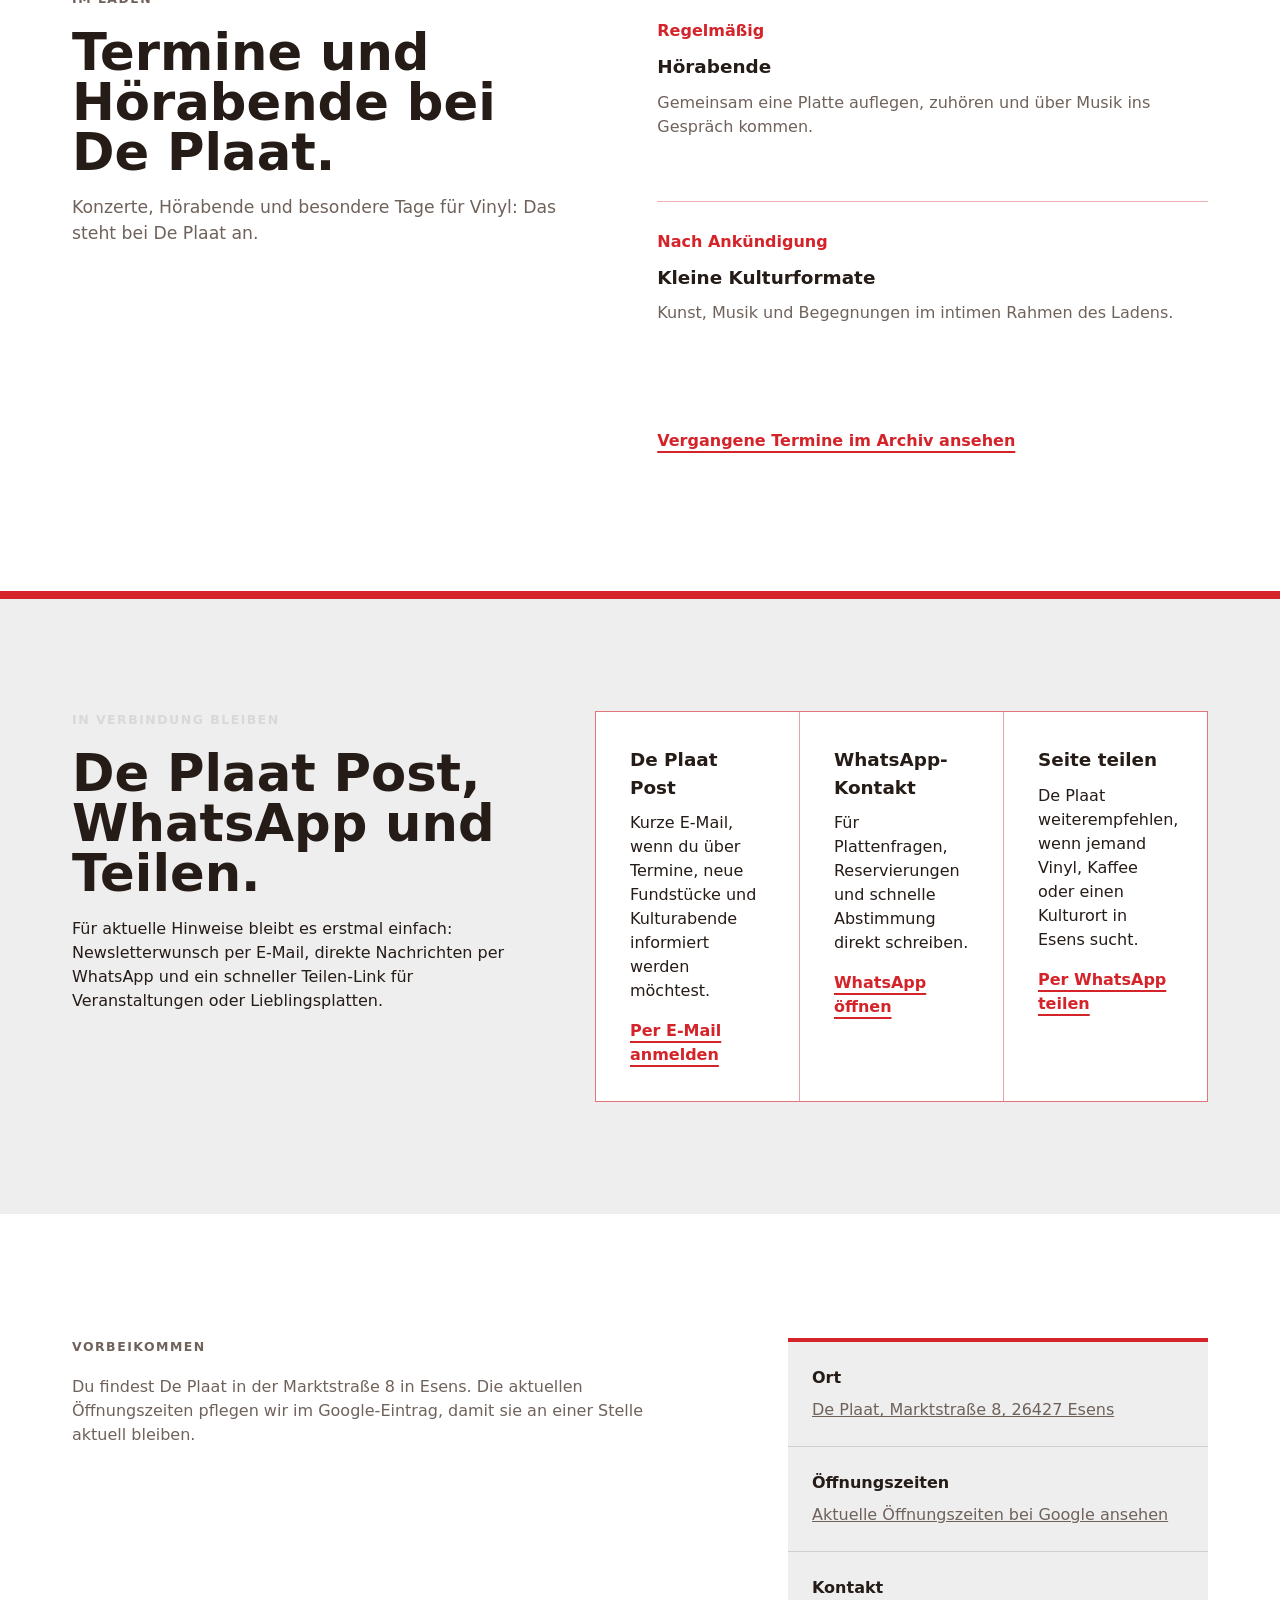
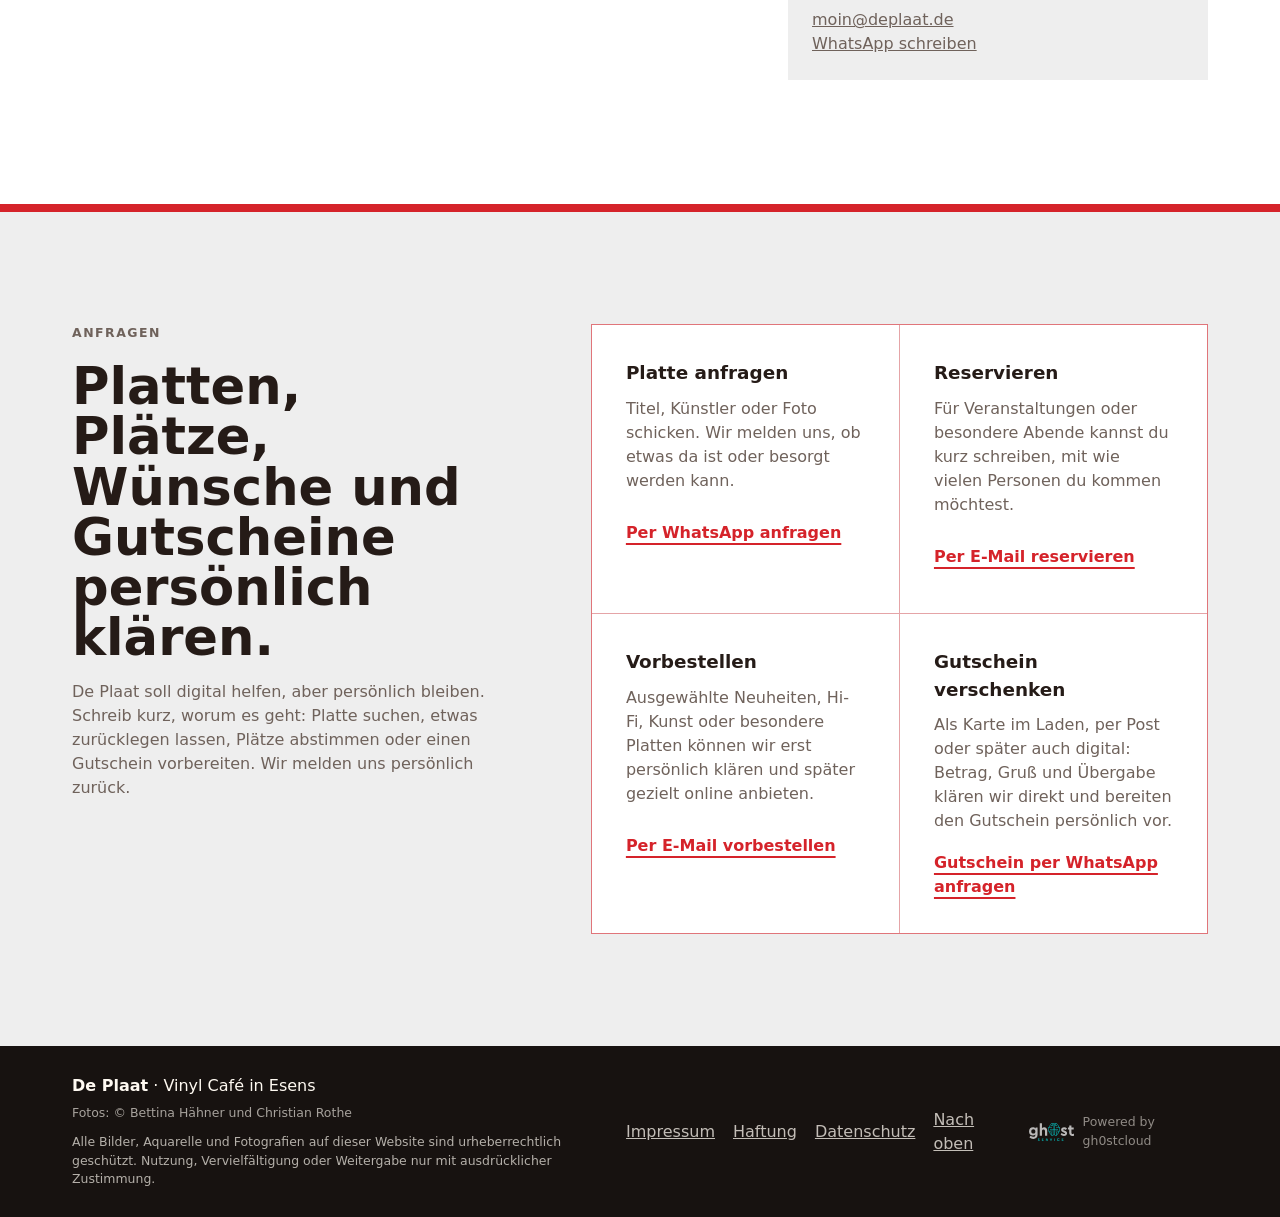
==== commit 78aa6195: "Fix typo in holiday headline" ====
--- a/index.html
+++ b/index.html
@@ -106,7 +106,7 @@
         <div class="hero-overlay"></div>
         <div class="hero-copy">
           <aside class="holiday-notice" aria-label="Unsere kleine Auszeit">
-            <p class="hero-welcome">🌊 Auch hinterm Deich braucht man ma eine Pause!</p>
+            <p class="hero-welcome">🌊 Auch hinterm Deich braucht man mal eine Pause!</p>
             <p>Wir gönnen uns eine kleine Auszeit, sammeln frische Ideen und lassen die Plattenteller für ein paar Tage ruhen.</p>
             <p><strong>Am Dienstag, den <time datetime="2026-11-17">17. November 2026</time>, sind wir wieder für Euch da!</strong></p>
             <p>Mit gutem Kaffee, feinem Vinyl und natürlich Lottes Käsekuchen. 🫶</p>
